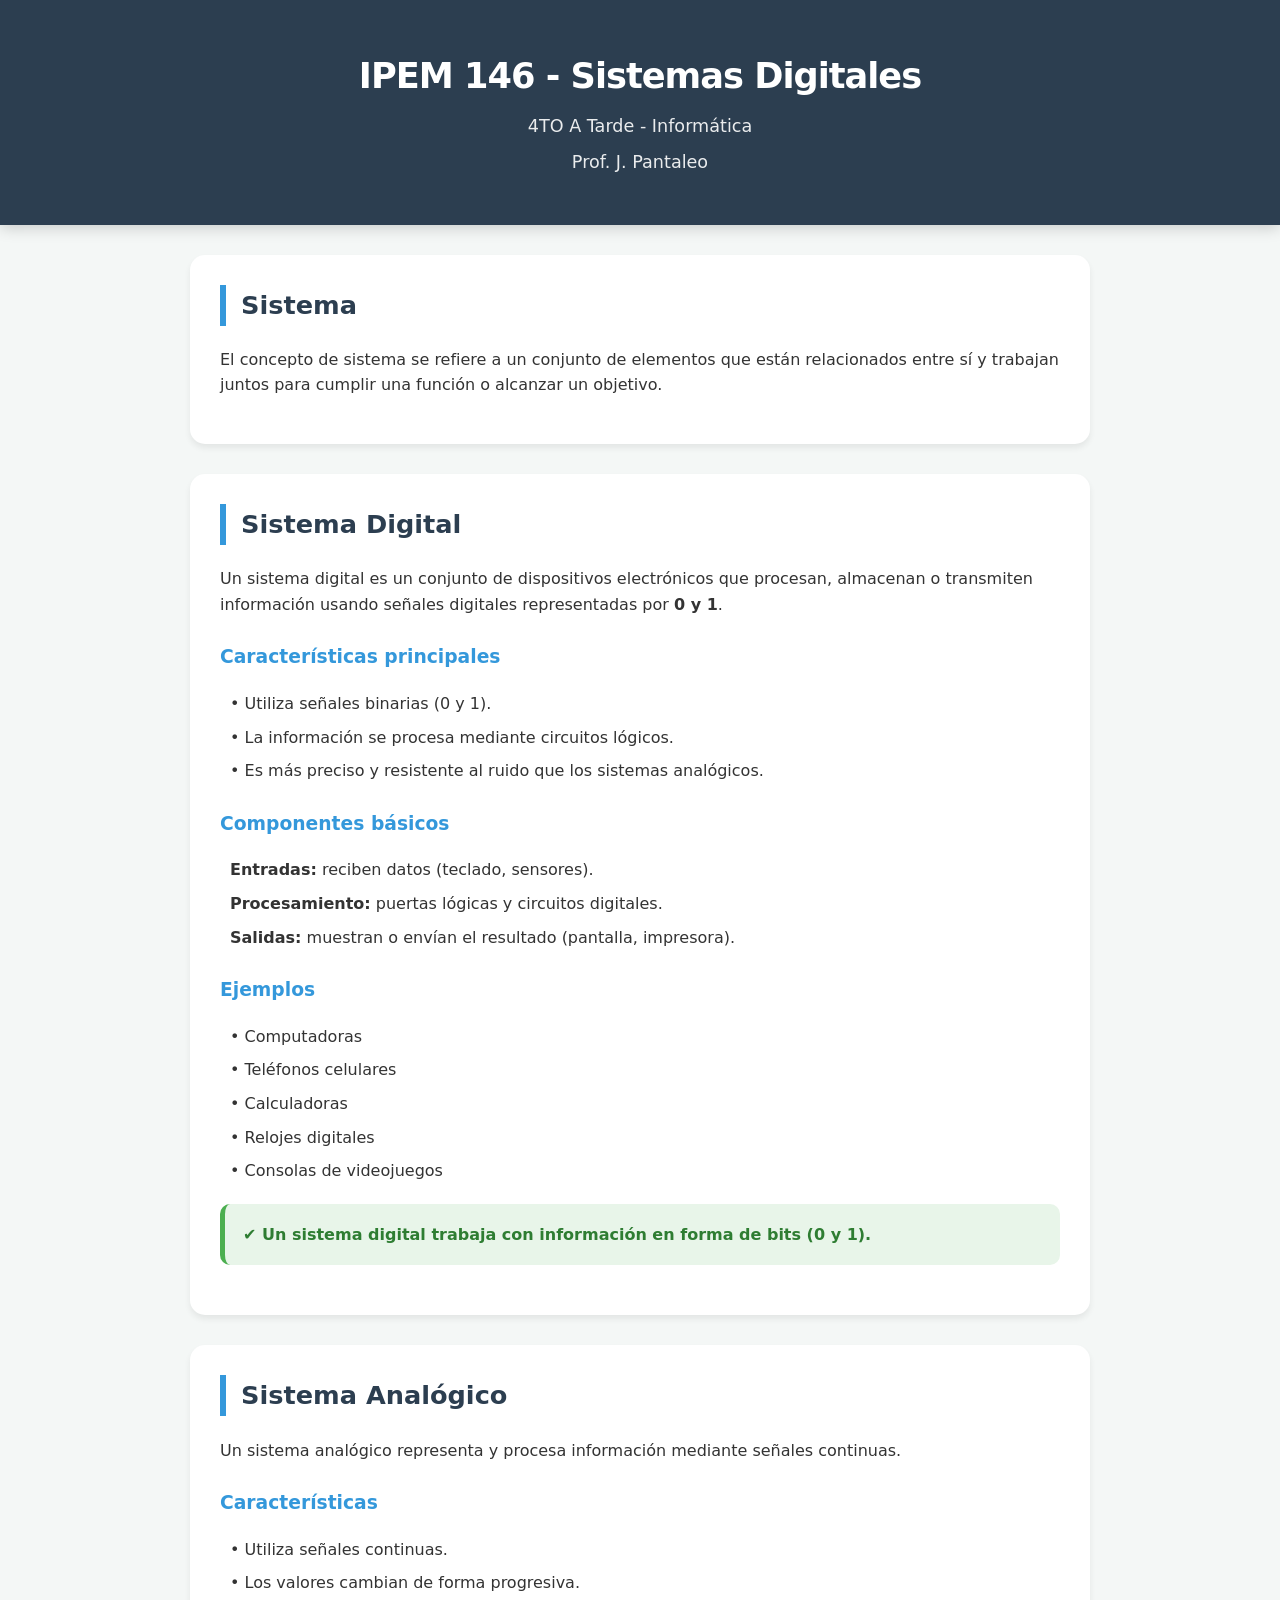
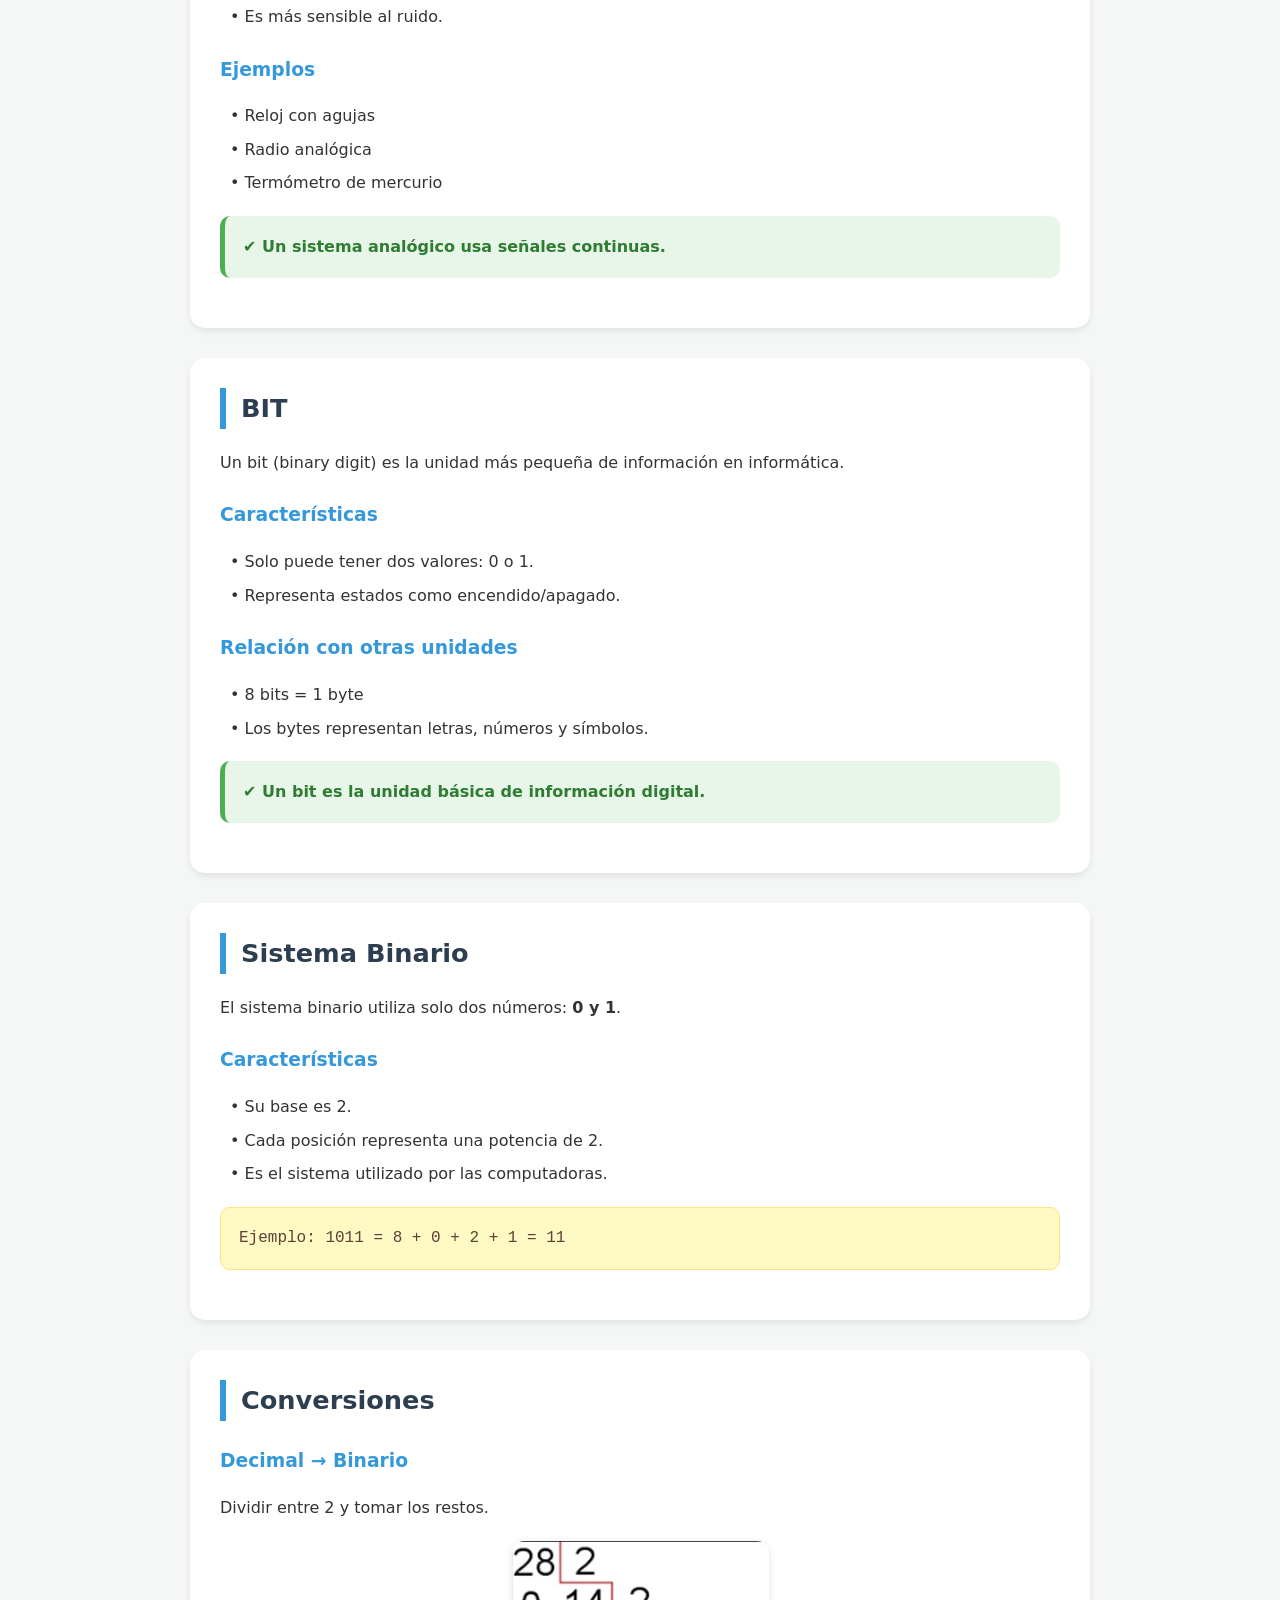
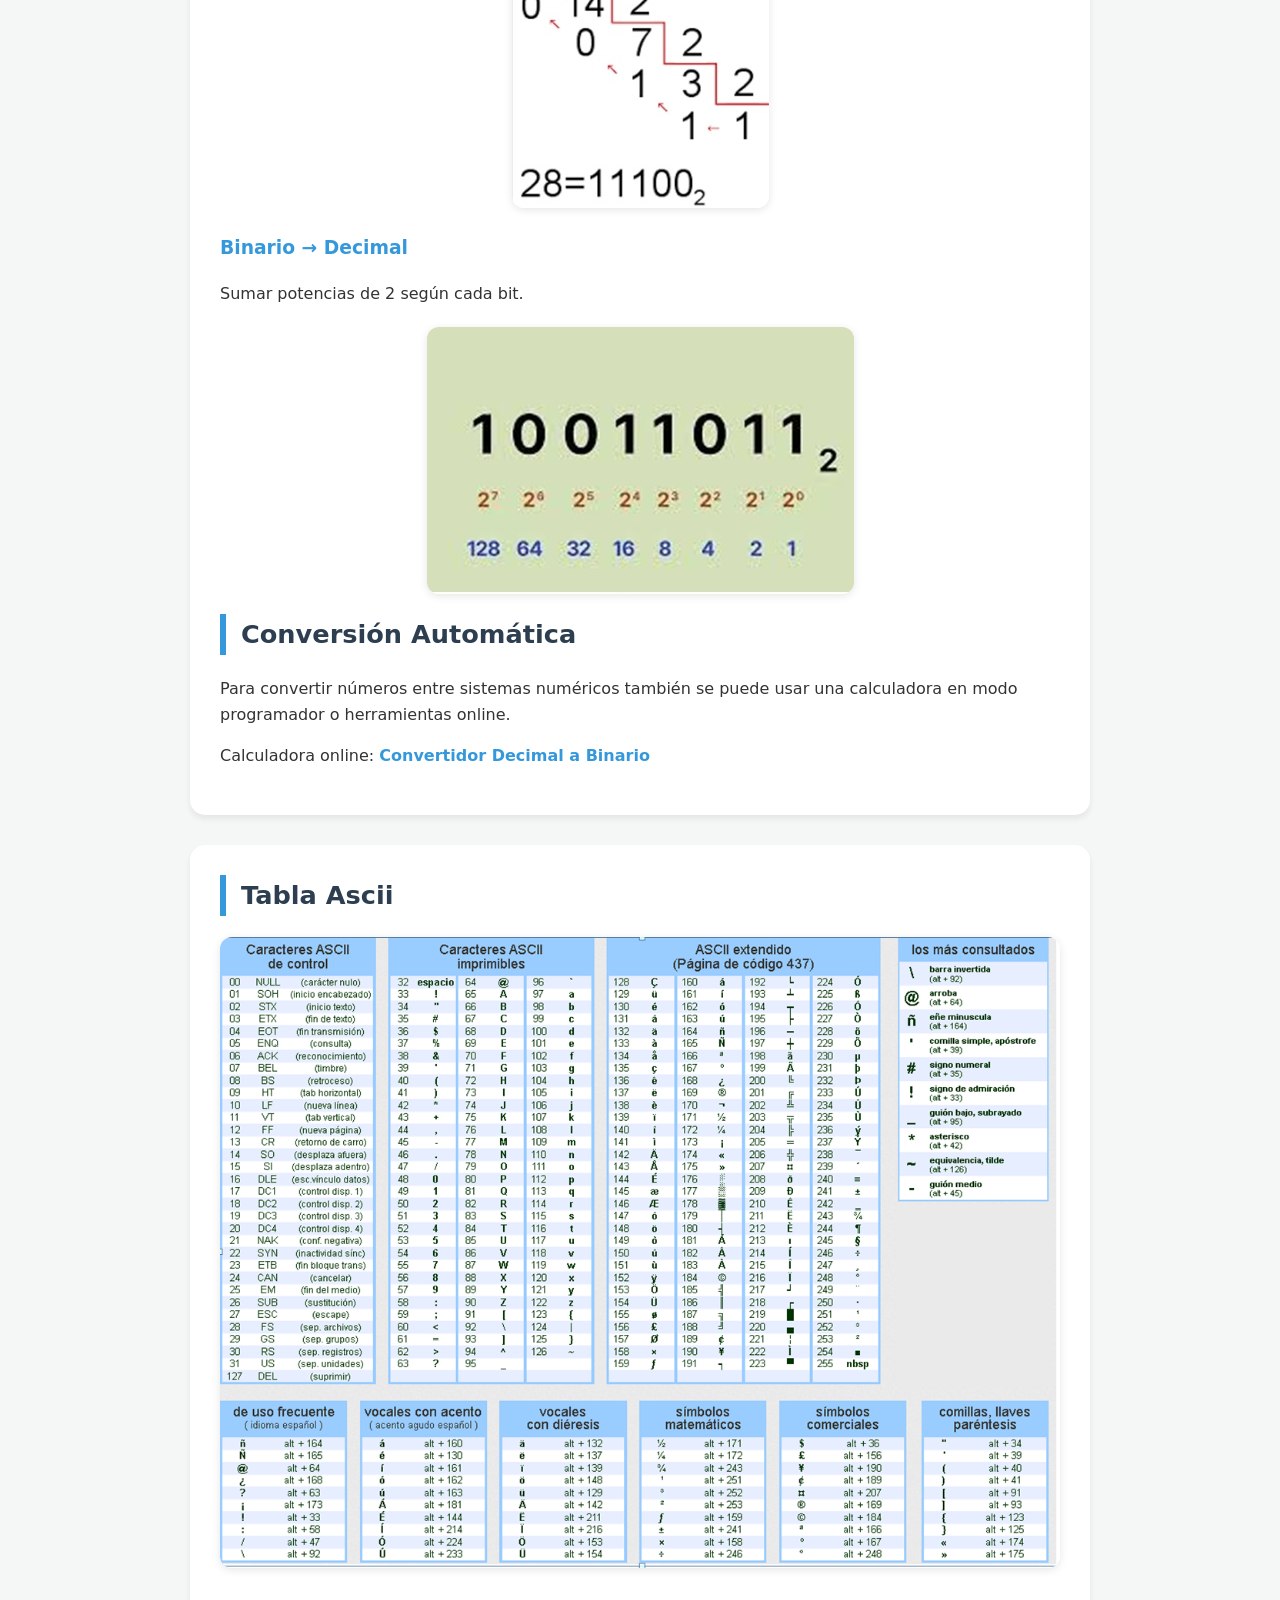
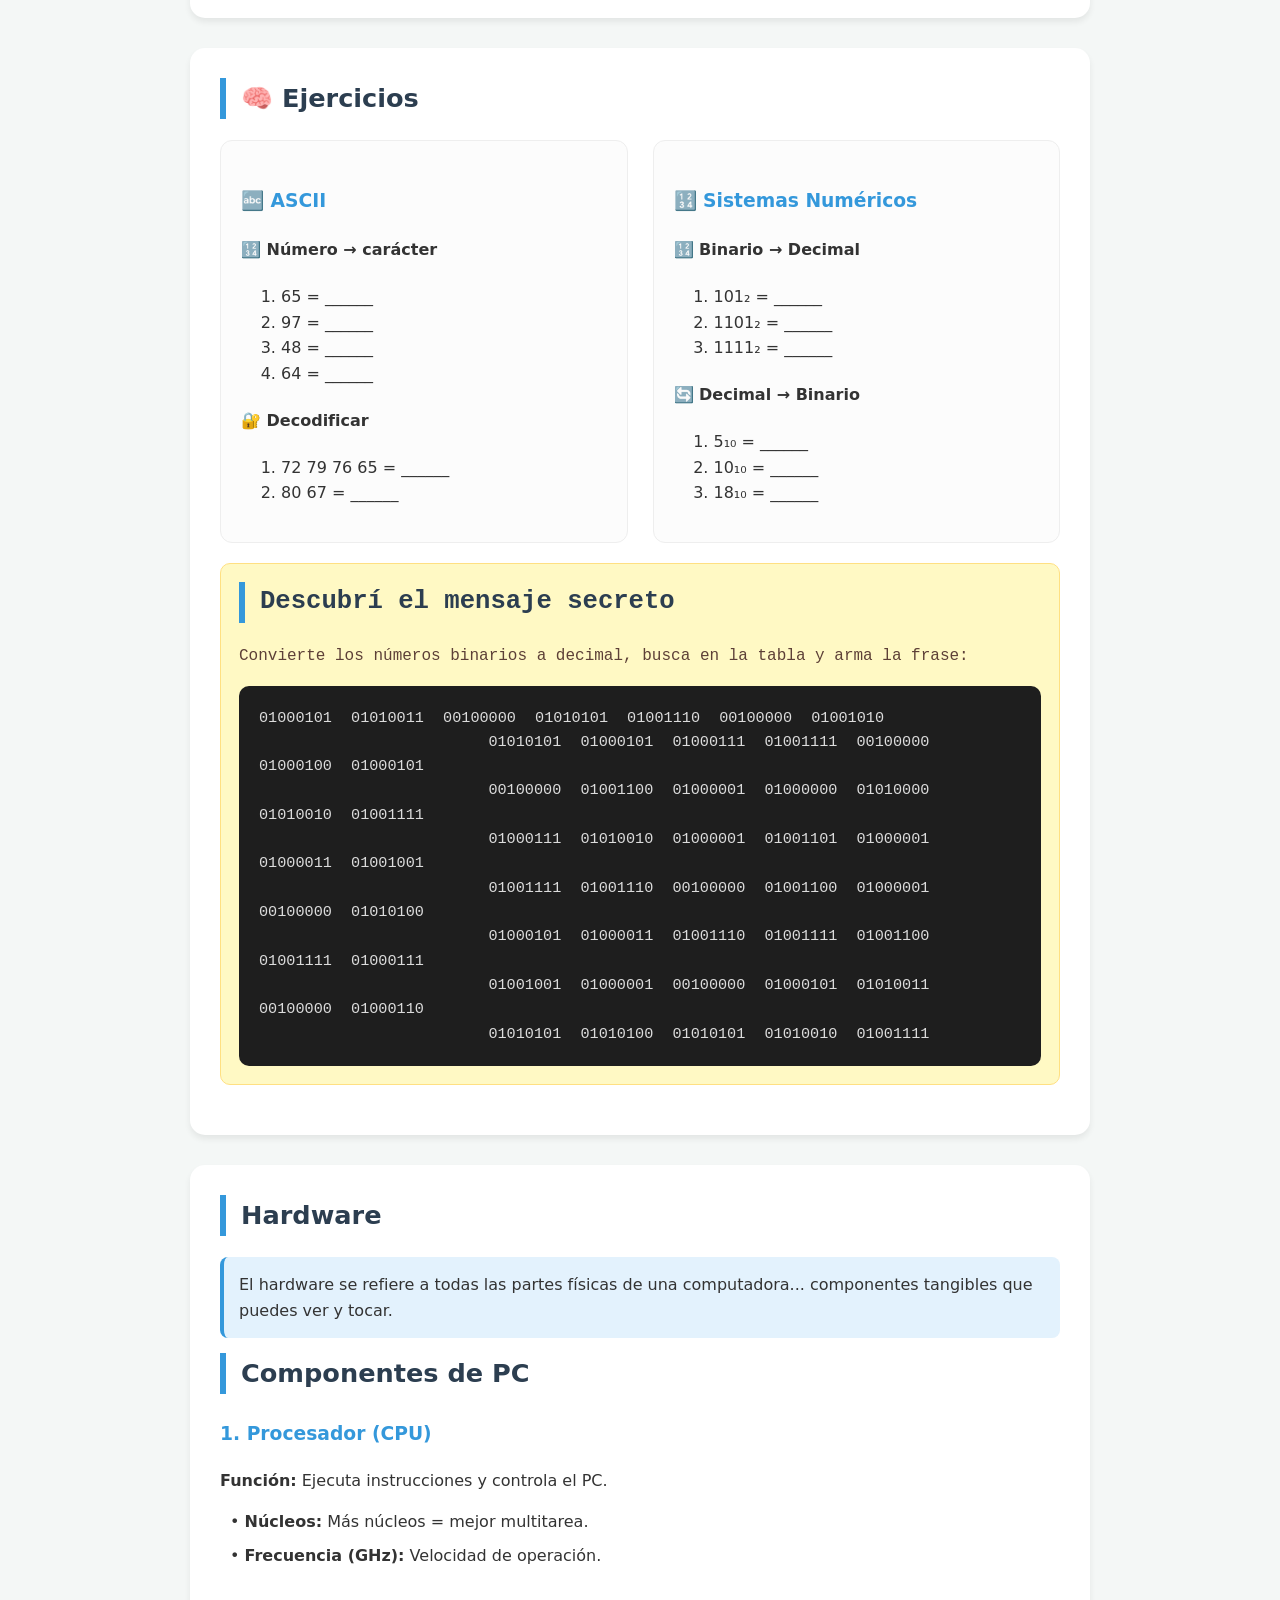
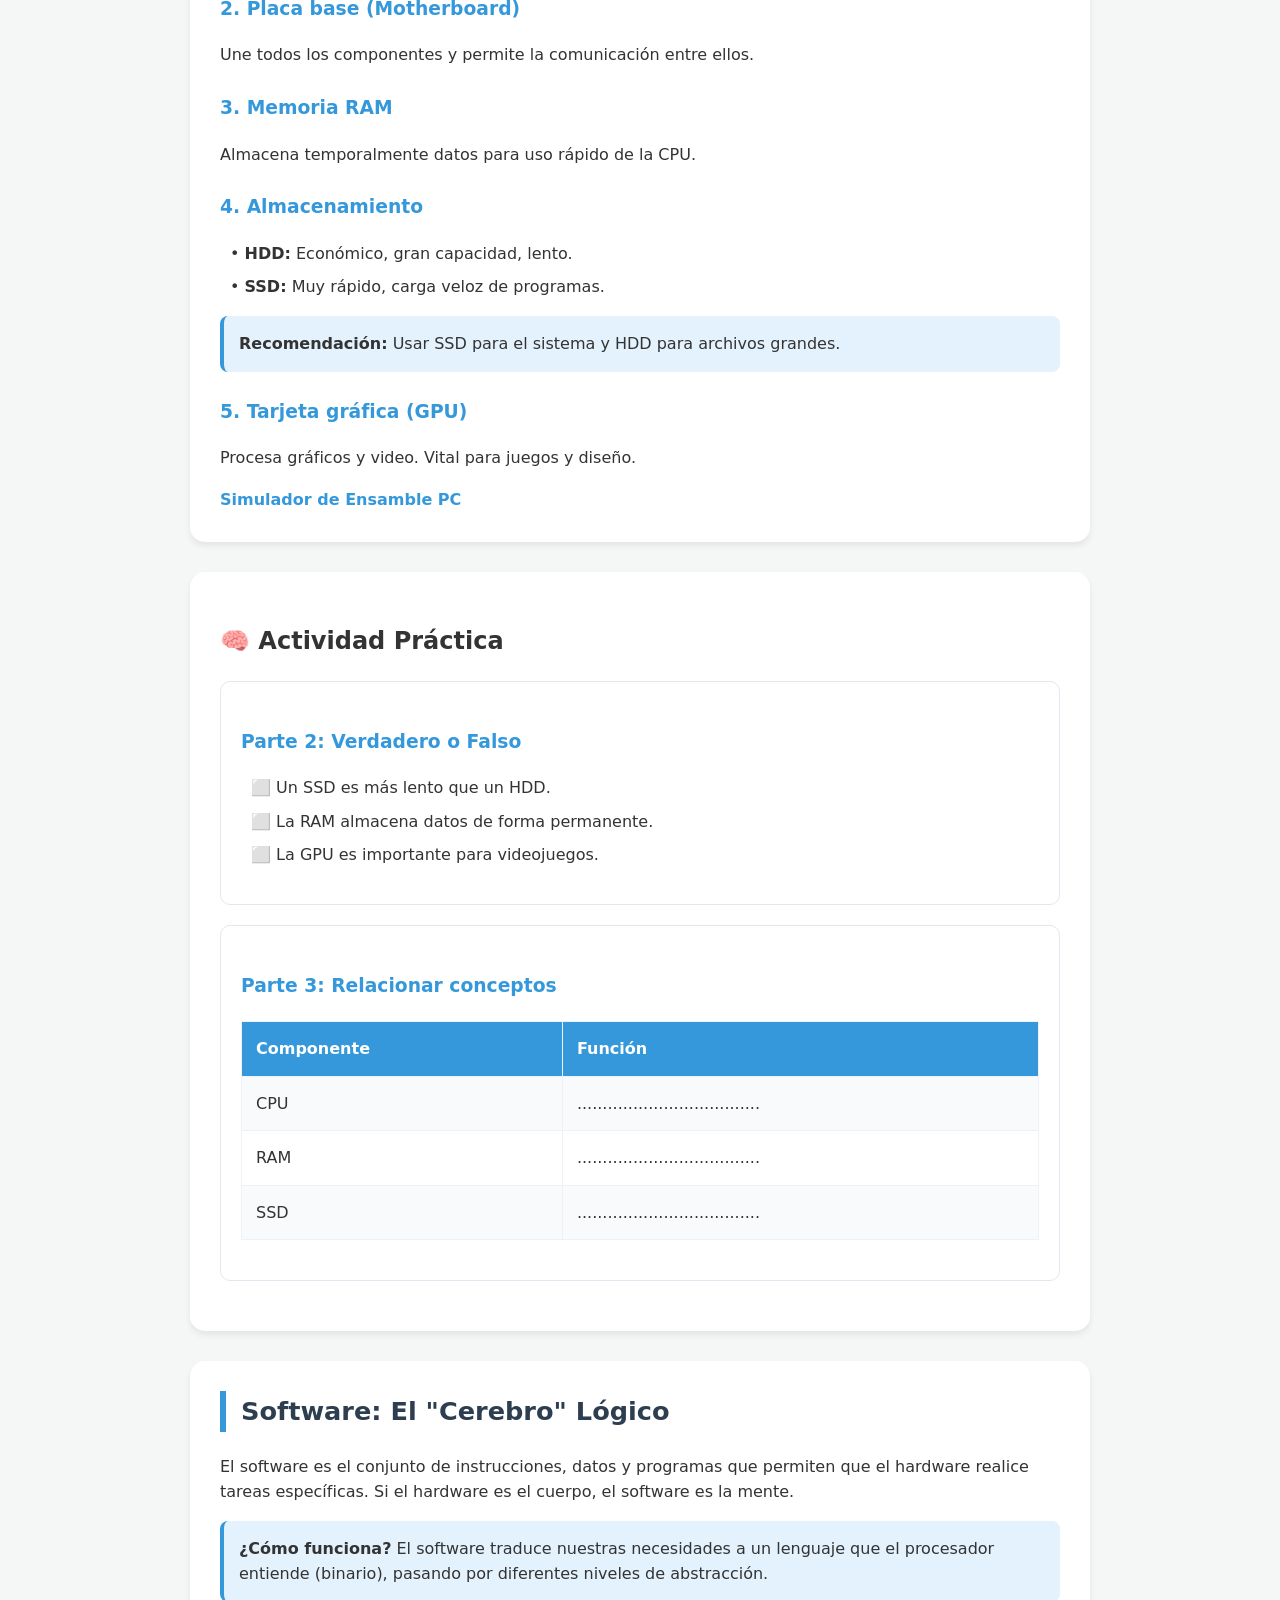
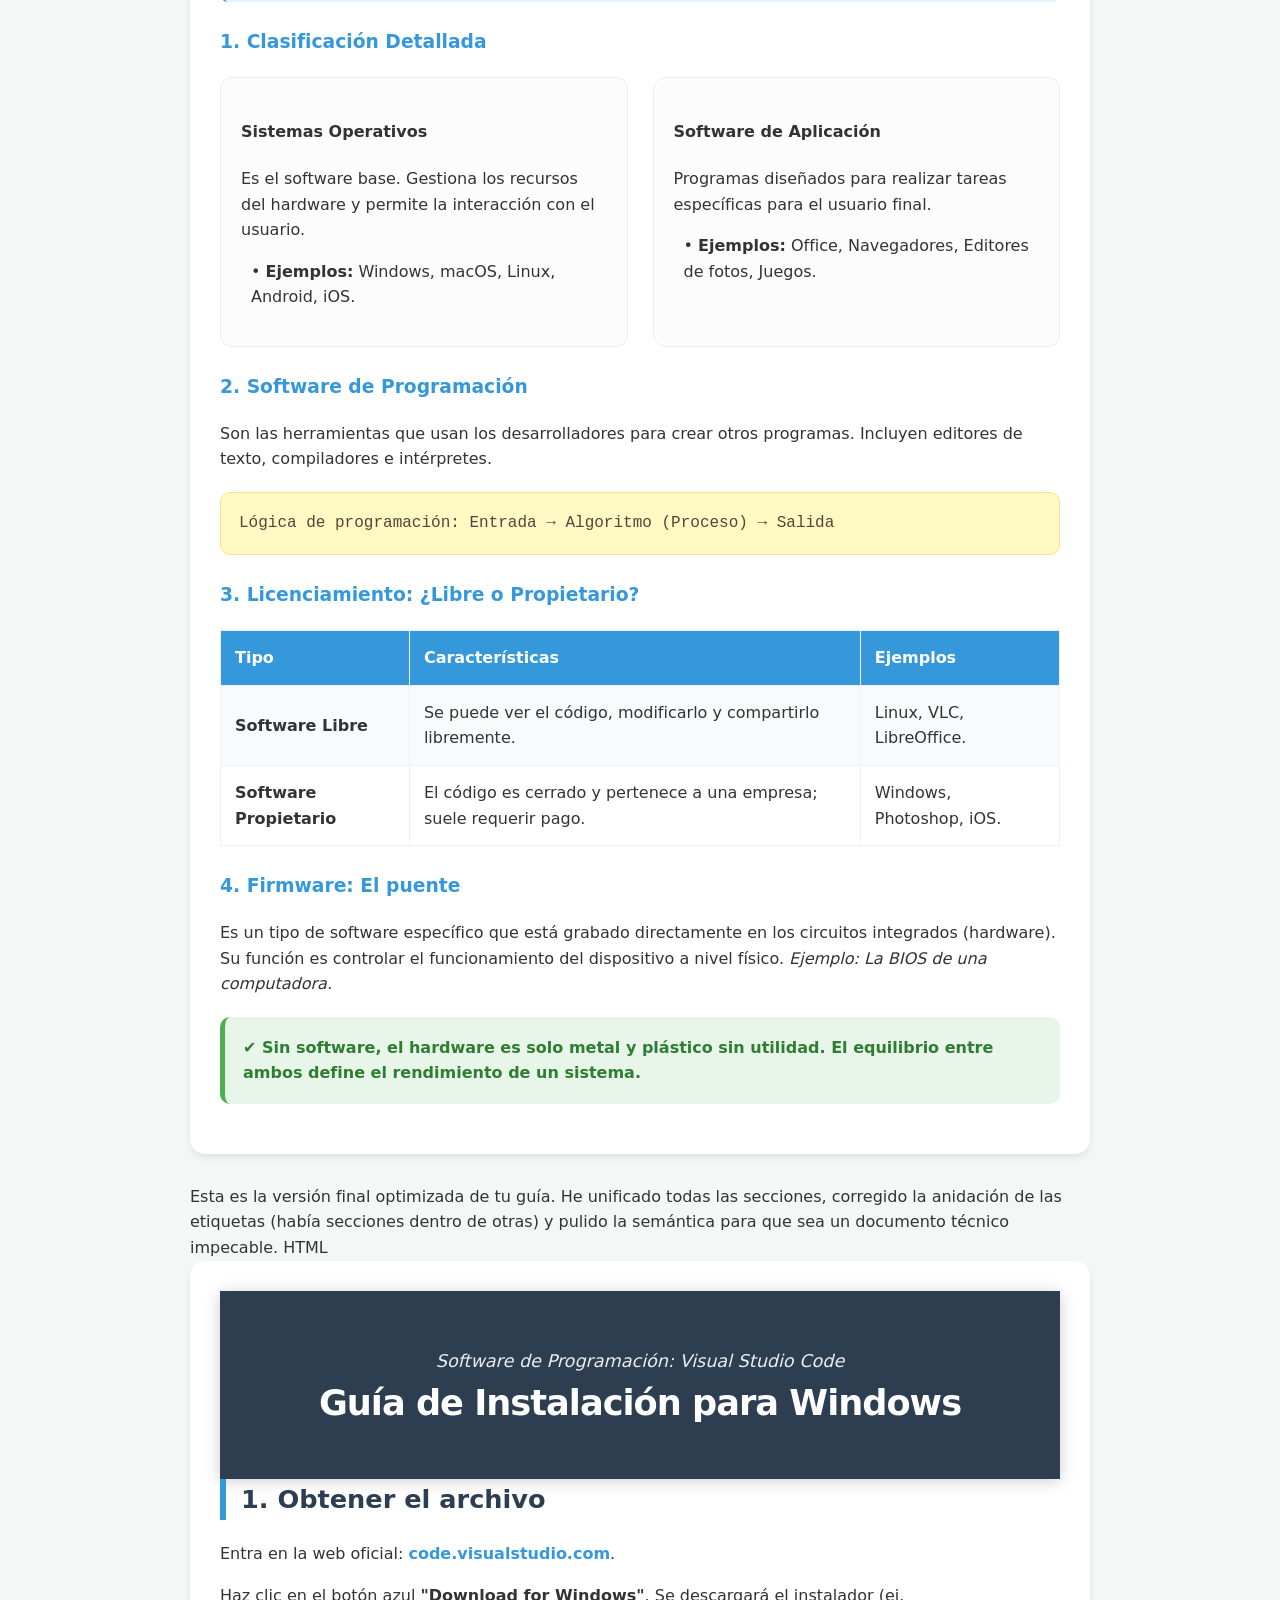
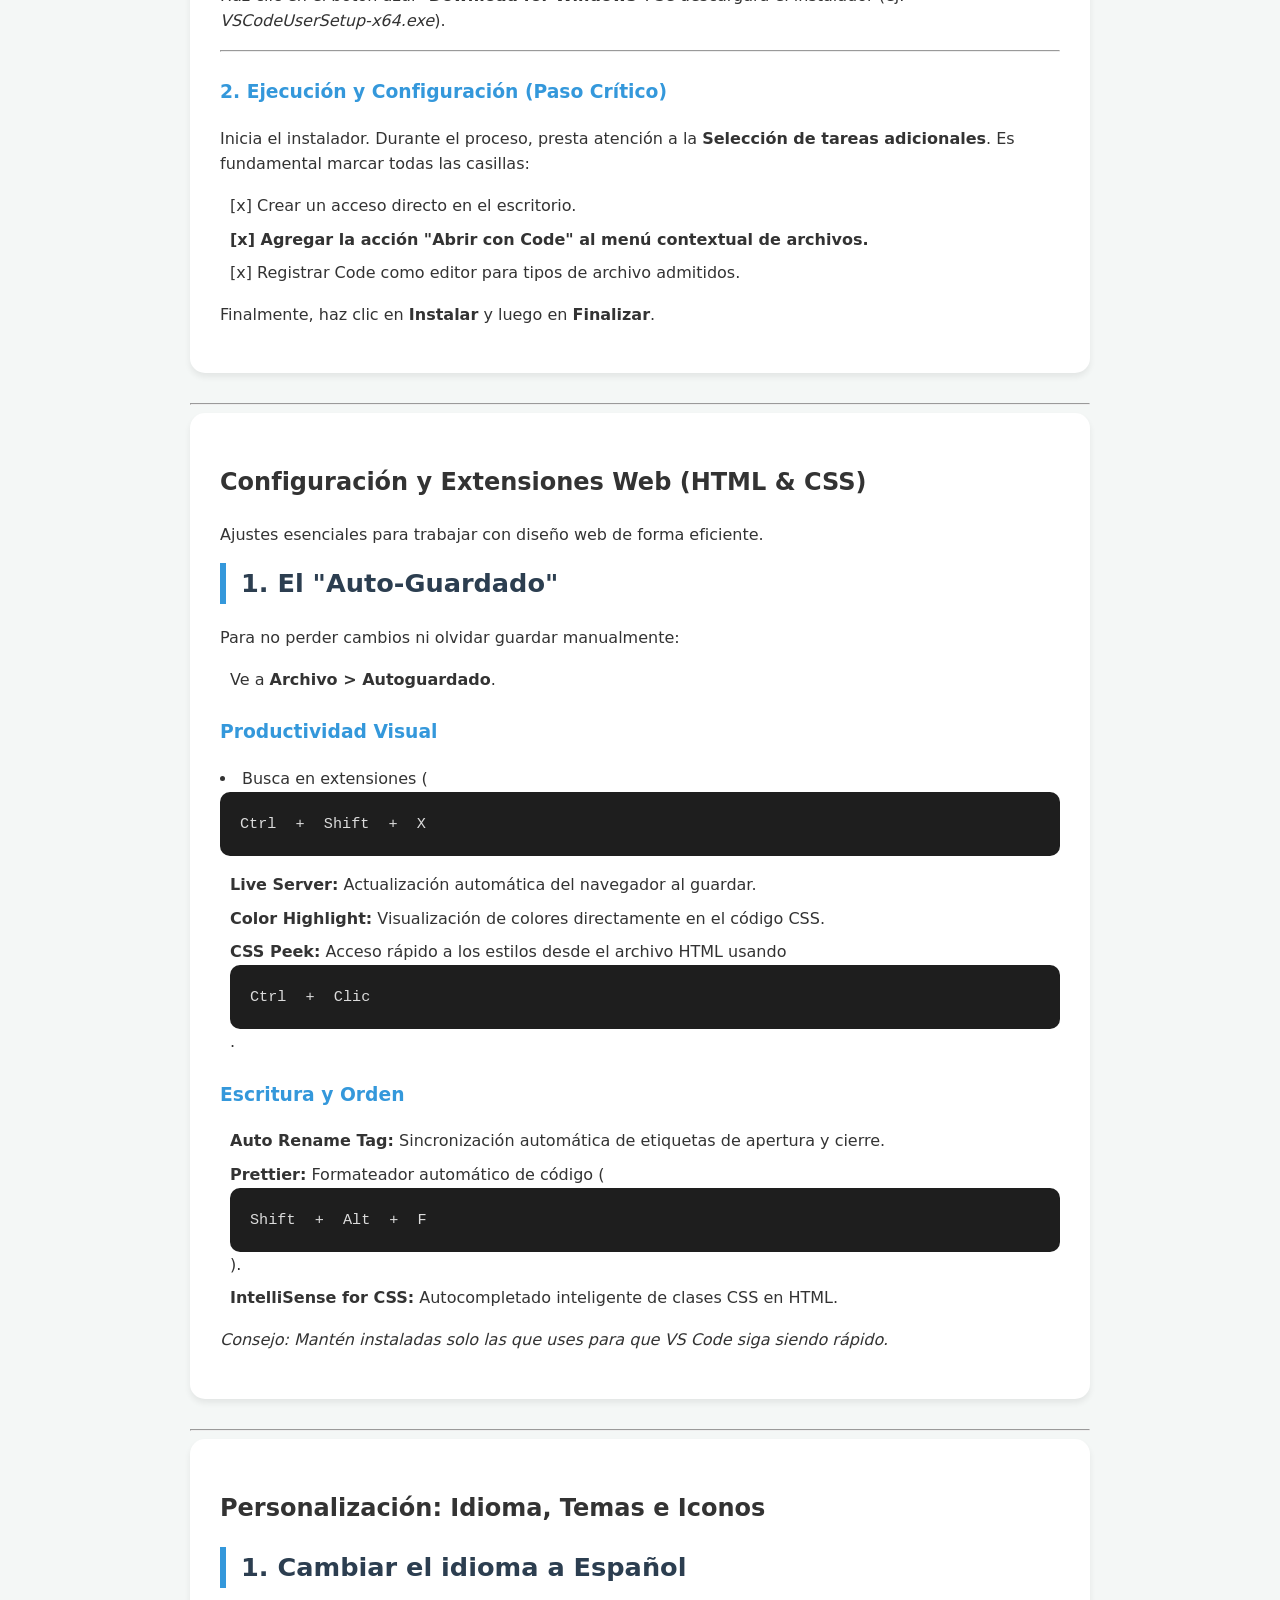
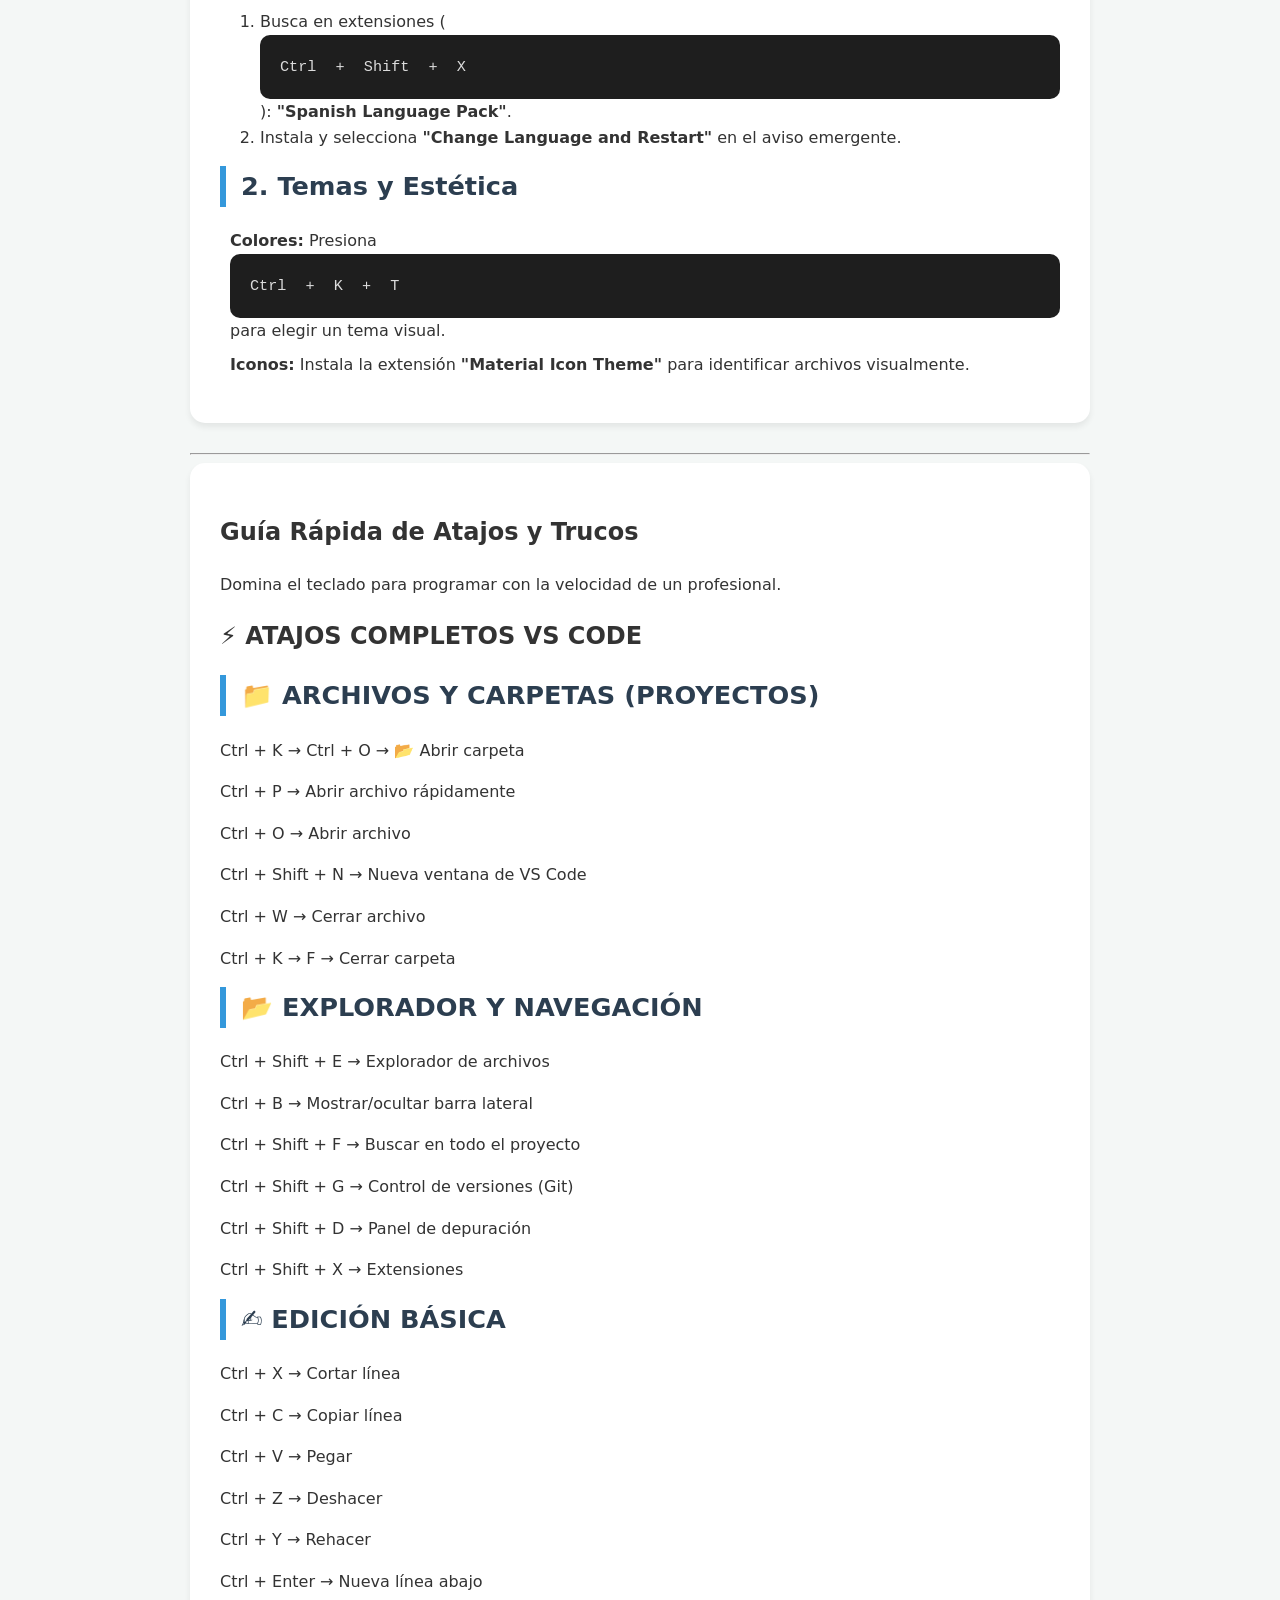
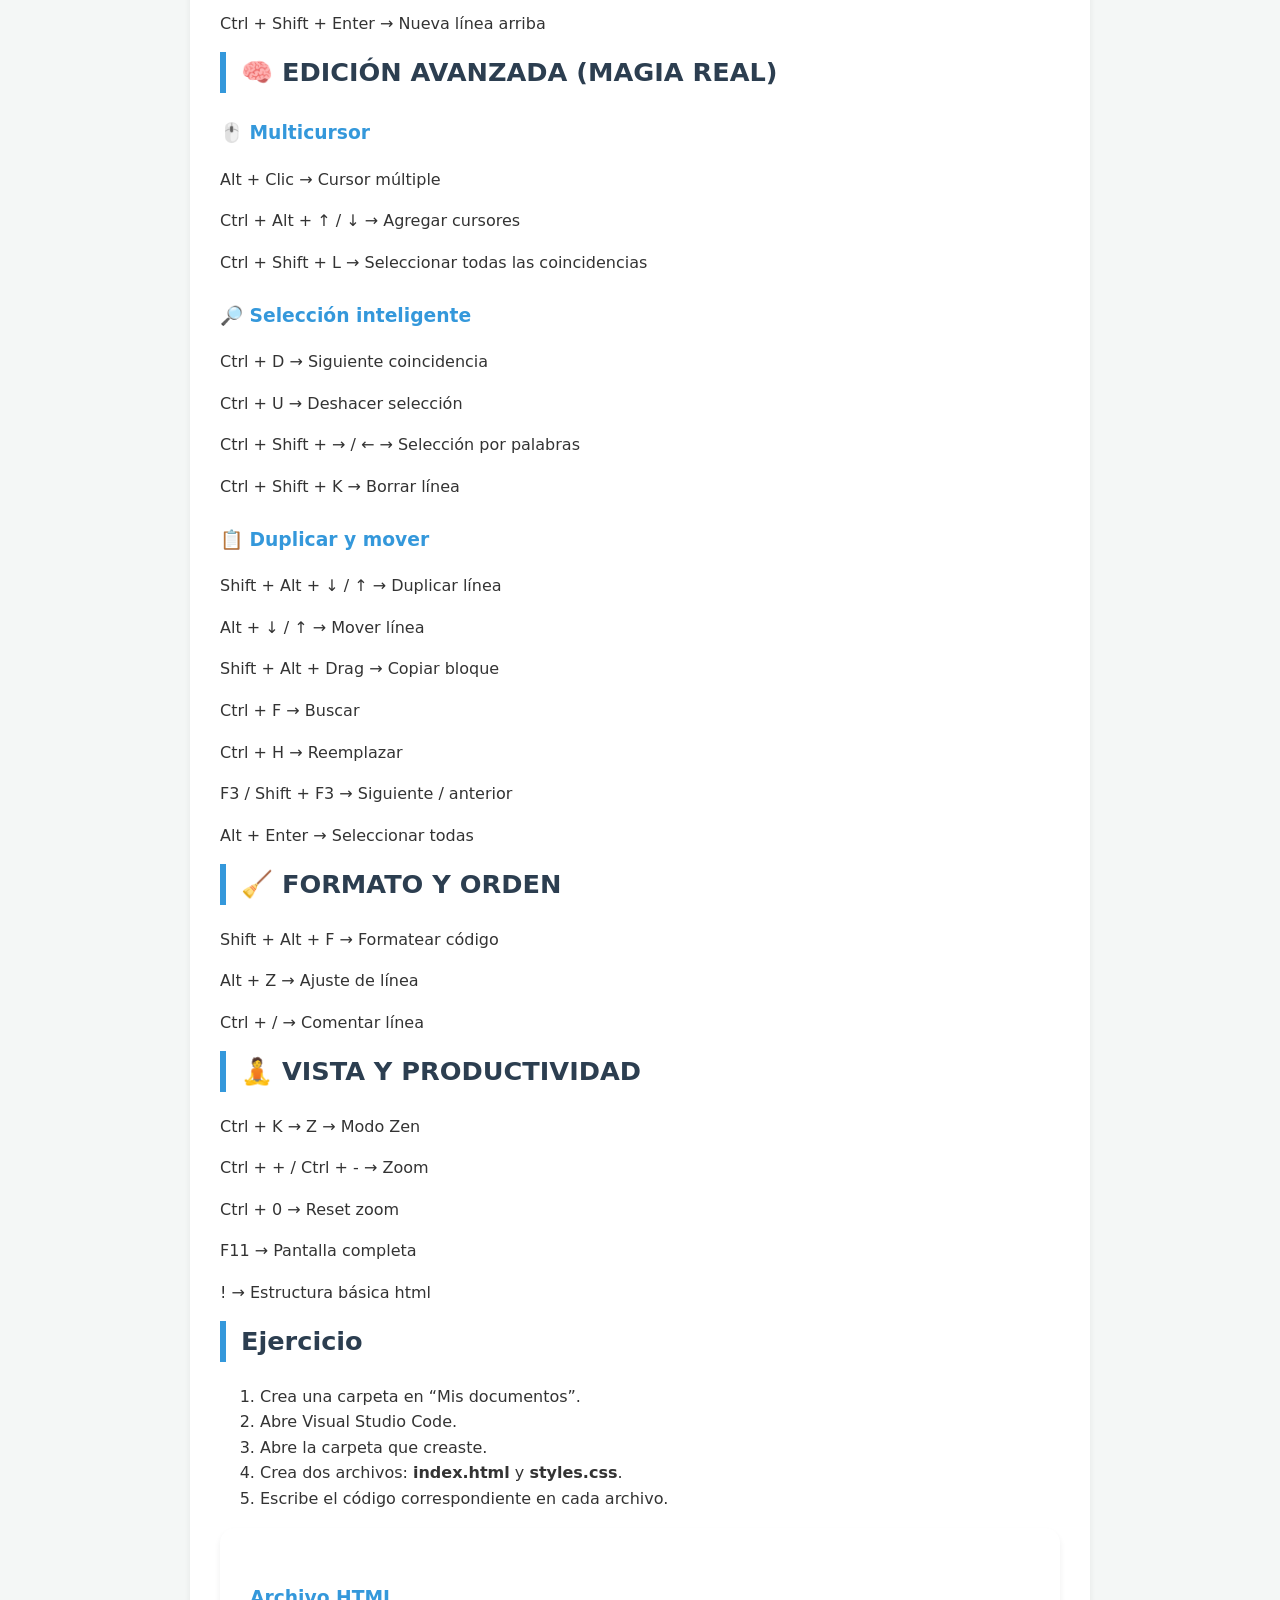
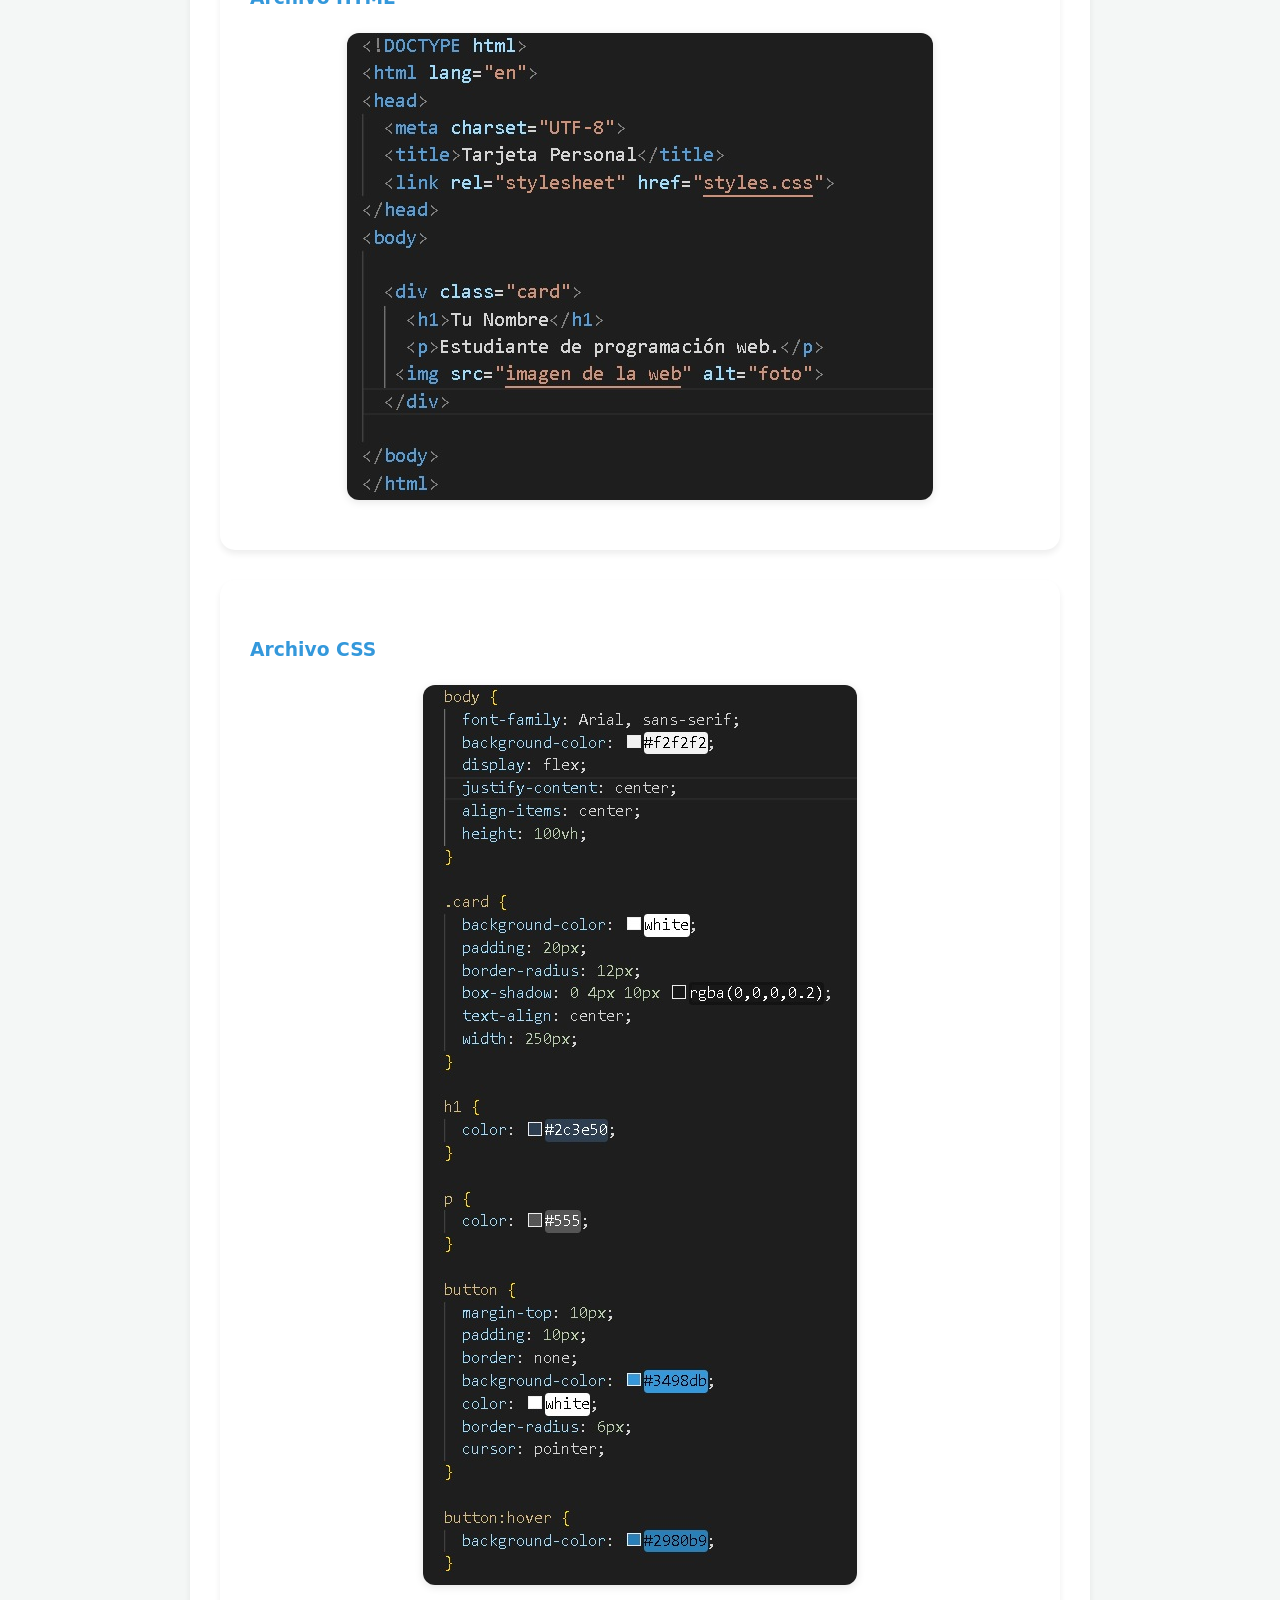
==== index.html @ 27a4a1bd "Add files via upload" ====
<!doctype html>
<html lang="es">
  <head>
    <meta charset="UTF-8" />
    <meta name="viewport" content="width=device-width, initial-scale=1.0" />
    <title>Sistemas Digitales - Resumen Clase 1</title>
    <style>
      /* Estilos optimizados para modernizar el diseño */
      :root {
        --primary: #2c3e50;
        --secondary: #3498db;
        --accent: #e67e22;
        --bg: #f4f7f6;
        --text: #333;
        --white: #ffffff;
        --shadow: 0 4px 6px rgba(0, 0, 0, 0.07);
      }

      body {
        font-family:
          "Segoe UI",
          system-ui,
          -apple-system,
          sans-serif;
        line-height: 1.6;
        color: var(--text);
        background-color: var(--bg);
        margin: 0;
        padding: 0;
      }

      header {
        background: var(--primary);
        color: var(--white);
        padding: 3rem 1rem;
        text-align: center;
        box-shadow: 0 2px 15px rgba(0, 0, 0, 0.2);
      }

      header h1 {
        margin: 0;
        font-size: 2.2rem;
        letter-spacing: -1px;
      }
      header p {
        margin: 8px 0 0;
        opacity: 0.9;
        font-size: 1.1rem;
      }

      .contenedor {
        max-width: 900px;
        margin: 30px auto;
        padding: 0 20px;
      }

      section {
        background: var(--white);
        margin-bottom: 30px;
        padding: 30px;
        border-radius: 15px;
        box-shadow: var(--shadow);
      }

      h2 {
        color: var(--primary);
        border-left: 6px solid var(--secondary);
        padding-left: 15px;
        margin-top: 0;
        font-size: 1.6rem;
      }

      h3 {
        color: var(--secondary);
        margin-top: 25px;
      }

      .resumen {
        background: #e8f5e9;
        color: #2e7d32;
        padding: 18px;
        border-radius: 10px;
        border-left: 5px solid #4caf50;
        font-weight: 600;
        margin: 20px 0;
      }

      .ejemplo {
        background: #fff9c4;
        color: #5d4037;
        padding: 18px;
        border-radius: 10px;
        border: 1px solid #ffe082;
        font-family: "Consolas", "Monaco", monospace;
        margin: 20px 0;
      }

      .tip {
        background: #e3f2fd;
        padding: 15px;
        border-radius: 8px;
        border-left: 4px solid var(--secondary);
        margin: 15px 0;
      }

      img {
        max-width: 100%;
        height: auto;
        display: block;
        margin: 20px auto;
        border-radius: 12px;
        box-shadow: 0 2px 8px rgba(0, 0, 0, 0.1);
      }

      .columnas {
        display: flex;
        gap: 25px;
        flex-wrap: wrap;
        margin-top: 20px;
      }

      .columna {
        flex: 1;
        min-width: 280px;
        background: #fcfcfc;
        padding: 20px;
        border-radius: 12px;
        border: 1px solid #eee;
      }

      table {
        width: 100%;
        border-collapse: collapse;
        margin: 20px 0;
        background: white;
      }

      th,
      td {
        border: 1px solid #edf2f7;
        padding: 14px;
        text-align: left;
      }

      th {
        background: var(--secondary);
        color: white;
      }
      tr:nth-child(even) {
        background-color: #f8fafc;
      }

      .container {
        border: 1px solid #e2e8f0;
        padding: 20px;
        margin-bottom: 20px;
        border-radius: 10px;
      }

      code {
        display: block;
        background: #1e1e1e;
        color: #dcdcdc;
        padding: 20px;
        border-radius: 10px;
        overflow-x: auto;
        font-family: "Consolas", monospace;
        font-size: 0.95rem;
        line-height: 1.6;
        word-spacing: 10px;
        white-space: pre-wrap; /* Mantiene el formato pero permite saltos si es necesario */
      }

      footer {
        text-align: center;
        padding: 3rem;
        color: #94a3b8;
        font-size: 0.95rem;
      }

      a {
        color: var(--secondary);
        text-decoration: none;
        font-weight: bold;
        transition: color 0.2s;
      }
      a:hover {
        color: var(--accent);
        text-decoration: underline;
      }

      /* Ajustes para checkboxes en la actividad */
      ul {
        list-style-type: none;
        padding-left: 10px;
      }
      ul li {
        margin-bottom: 8px;
      }

      @media (max-width: 600px) {
        header h1 {
          font-size: 1.5rem;
        }
        section {
          padding: 20px;
        }
      }
    </style>
  </head>

  <body>
    <header>
      <h1>IPEM 146 - Sistemas Digitales</h1>
      <p>4TO A Tarde - Informática</p>
      <p>Prof. J. Pantaleo</p>
    </header>

    <div class="contenedor">
      <section>
        <h2>Sistema</h2>
        <p>
          El concepto de sistema se refiere a un conjunto de elementos que están
          relacionados entre sí y trabajan juntos para cumplir una función o
          alcanzar un objetivo.
        </p>
      </section>

      <section>
        <h2>Sistema Digital</h2>
        <p>
          Un sistema digital es un conjunto de dispositivos electrónicos que
          procesan, almacenan o transmiten información usando señales digitales
          representadas por <b>0 y 1</b>.
        </p>

        <h3>Características principales</h3>
        <ul>
          <li>• Utiliza señales binarias (0 y 1).</li>
          <li>• La información se procesa mediante circuitos lógicos.</li>
          <li>
            • Es más preciso y resistente al ruido que los sistemas analógicos.
          </li>
        </ul>

        <h3>Componentes básicos</h3>
        <ul>
          <li><b>Entradas:</b> reciben datos (teclado, sensores).</li>
          <li><b>Procesamiento:</b> puertas lógicas y circuitos digitales.</li>
          <li>
            <b>Salidas:</b> muestran o envían el resultado (pantalla,
            impresora).
          </li>
        </ul>

        <h3>Ejemplos</h3>
        <ul>
          <li>• Computadoras</li>
          <li>• Teléfonos celulares</li>
          <li>• Calculadoras</li>
          <li>• Relojes digitales</li>
          <li>• Consolas de videojuegos</li>
        </ul>

        <div class="resumen">
          ✔ Un sistema digital trabaja con información en forma de bits (0 y 1).
        </div>
      </section>

      <section>
        <h2>Sistema Analógico</h2>
        <p>
          Un sistema analógico representa y procesa información mediante señales
          continuas.
        </p>

        <h3>Características</h3>
        <ul>
          <li>• Utiliza señales continuas.</li>
          <li>• Los valores cambian de forma progresiva.</li>
          <li>• Es más sensible al ruido.</li>
        </ul>

        <h3>Ejemplos</h3>
        <ul>
          <li>• Reloj con agujas</li>
          <li>• Radio analógica</li>
          <li>• Termómetro de mercurio</li>
        </ul>

        <div class="resumen">✔ Un sistema analógico usa señales continuas.</div>
      </section>

      <section>
        <h2>BIT</h2>
        <p>
          Un bit (binary digit) es la unidad más pequeña de información en
          informática.
        </p>

        <h3>Características</h3>
        <ul>
          <li>• Solo puede tener dos valores: 0 o 1.</li>
          <li>• Representa estados como encendido/apagado.</li>
        </ul>

        <h3>Relación con otras unidades</h3>
        <ul>
          <li>• 8 bits = 1 byte</li>
          <li>• Los bytes representan letras, números y símbolos.</li>
        </ul>

        <div class="resumen">
          ✔ Un bit es la unidad básica de información digital.
        </div>
      </section>

      <section>
        <h2>Sistema Binario</h2>
        <p>El sistema binario utiliza solo dos números: <b>0 y 1</b>.</p>

        <h3>Características</h3>
        <ul>
          <li>• Su base es 2.</li>
          <li>• Cada posición representa una potencia de 2.</li>
          <li>• Es el sistema utilizado por las computadoras.</li>
        </ul>

        <div class="ejemplo">Ejemplo: 1011 = 8 + 0 + 2 + 1 = 11</div>
      </section>

      <section>
        <h2>Conversiones</h2>

        <h3>Decimal → Binario</h3>
        <p>Dividir entre 2 y tomar los restos.</p>
        <img
          class="dec_bin"
          src="dec a bin.jpg"
          alt="Gráfico de Decimal a Binario"
        />

        <h3>Binario → Decimal</h3>
        <p>Sumar potencias de 2 según cada bit.</p>
        <img
          class="dec_bin"
          src="bin a dec.jpg"
          alt="Gráfico de Binario a Decimal"
        />

        <h2>Conversión Automática</h2>
        <p>
          Para convertir números entre sistemas numéricos también se puede usar
          una calculadora en modo programador o herramientas online.
        </p>
        <p>
          Calculadora online:
          <a
            href="https://www.unitjuggler.com/numbersystems-convertir-decimal-a-binary.html?val=0"
            target="_blank"
          >
            Convertidor Decimal a Binario
          </a>
        </p>
      </section>

      <section>
        <h2>Tabla Ascii</h2>
        <img class="ascii" src="ascii.jpg" alt="Tabla ASCII completa" />
      </section>

      <section>
        <h2>🧠 Ejercicios</h2>
        <div class="columnas">
          <div class="columna">
            <h3>🔤 ASCII</h3>
            <h4>🔢 Número → carácter</h4>
            <ol>
              <li>65 = ______</li>
              <li>97 = ______</li>
              <li>48 = ______</li>
              <li>64 = ______</li>
            </ol>
            <h4>🔐 Decodificar</h4>
            <ol>
              <li>72 79 76 65 = ______</li>
              <li>80 67 = ______</li>
            </ol>
          </div>

          <div class="columna">
            <h3>🔢 Sistemas Numéricos</h3>
            <h4>🔢 Binario → Decimal</h4>
            <ol>
              <li>101₂ = ______</li>
              <li>1101₂ = ______</li>
              <li>1111₂ = ______</li>
            </ol>
            <h4>🔄 Decimal → Binario</h4>
            <ol>
              <li>5₁₀ = ______</li>
              <li>10₁₀ = ______</li>
              <li>18₁₀ = ______</li>
            </ol>
          </div>
        </div>

        <div class="ejemplo" style="margin-top: 20px">
          <h2>Descubrí el mensaje secreto</h2>
          <p>
            Convierte los números binarios a decimal, busca en la tabla y arma
            la frase:
          </p>
          <code
            >01000101 01010011 00100000 01010101 01001110 00100000 01001010
            01010101 01000101 01000111 01001111 00100000 01000100 01000101
            00100000 01001100 01000001 01000000 01010000 01010010 01001111
            01000111 01010010 01000001 01001101 01000001 01000011 01001001
            01001111 01001110 00100000 01001100 01000001 00100000 01010100
            01000101 01000011 01001110 01001111 01001100 01001111 01000111
            01001001 01000001 00100000 01000101 01010011 00100000 01000110
            01010101 01010100 01010101 01010010 01001111</code
          >
        </div>
      </section>

      <section id="hard">
        <h2>Hardware</h2>
        <p class="tip">
          El hardware se refiere a todas las partes físicas de una
          computadora... componentes tangibles que puedes ver y tocar.
        </p>

        <h2>Componentes de PC</h2>
        <h3>1. Procesador (CPU)</h3>
        <p><b>Función:</b> Ejecuta instrucciones y controla el PC.</p>
        <ul>
          <li>• <b>Núcleos:</b> Más núcleos = mejor multitarea.</li>
          <li>• <b>Frecuencia (GHz):</b> Velocidad de operación.</li>
        </ul>

        <h3>2. Placa base (Motherboard)</h3>
        <p>Une todos los componentes y permite la comunicación entre ellos.</p>

        <h3>3. Memoria RAM</h3>
        <p>Almacena temporalmente datos para uso rápido de la CPU.</p>

        <h3>4. Almacenamiento</h3>
        <ul>
          <li>• <b>HDD:</b> Económico, gran capacidad, lento.</li>
          <li>• <b>SSD:</b> Muy rápido, carga veloz de programas.</li>
        </ul>

        <div class="tip">
          <b>Recomendación:</b> Usar SSD para el sistema y HDD para archivos
          grandes.
        </div>

        <h3>5. Tarjeta gráfica (GPU)</h3>
        <p>Procesa gráficos y video. Vital para juegos y diseño.</p>

        <a
          href="https://mega.nz/file/IpknEZiS#4A_Gju3PnrC1lvkh_F_2uUQYqfv6kUJvDspD81G3IQU"
          >Simulador de Ensamble PC</a
        >
      </section>

      <section>
        <h1>🧠 Actividad Práctica</h1>
        <div class="container">
          <h3>Parte 2: Verdadero o Falso</h3>
          <ul>
            <li>⬜ Un SSD es más lento que un HDD.</li>
            <li>⬜ La RAM almacena datos de forma permanente.</li>
            <li>⬜ La GPU es importante para videojuegos.</li>
          </ul>
        </div>

        <div class="container">
          <h3>Parte 3: Relacionar conceptos</h3>
          <table>
            <tr>
              <th>Componente</th>
              <th>Función</th>
            </tr>
            <tr>
              <td>CPU</td>
              <td>....................................</td>
            </tr>
            <tr>
              <td>RAM</td>
              <td>....................................</td>
            </tr>
            <tr>
              <td>SSD</td>
              <td>....................................</td>
            </tr>
          </table>
        </div>
      </section>

      <section>
        <h2>Software: El "Cerebro" Lógico</h2>
        <p>
          El software es el conjunto de instrucciones, datos y programas que
          permiten que el hardware realice tareas específicas. Si el hardware es
          el cuerpo, el software es la mente.
        </p>

        <div class="tip">
          <strong>¿Cómo funciona?</strong> El software traduce nuestras
          necesidades a un lenguaje que el procesador entiende (binario),
          pasando por diferentes niveles de abstracción.
        </div>

        <h3>1. Clasificación Detallada</h3>
        <div class="columnas">
          <div class="columna">
            <h4>Sistemas Operativos</h4>
            <p>
              Es el software base. Gestiona los recursos del hardware y permite
              la interacción con el usuario.
            </p>
            <ul>
              <li>• <b>Ejemplos:</b> Windows, macOS, Linux, Android, iOS.</li>
            </ul>
          </div>
          <div class="columna">
            <h4>Software de Aplicación</h4>
            <p>
              Programas diseñados para realizar tareas específicas para el
              usuario final.
            </p>
            <ul>
              <li>
                • <b>Ejemplos:</b> Office, Navegadores, Editores de fotos,
                Juegos.
              </li>
            </ul>
          </div>
        </div>

        <h3>2. Software de Programación</h3>
        <p>
          Son las herramientas que usan los desarrolladores para crear otros
          programas. Incluyen editores de texto, compiladores e intérpretes.
        </p>
        <div class="ejemplo">
          Lógica de programación: Entrada → Algoritmo (Proceso) → Salida
        </div>

        <h3>3. Licenciamiento: ¿Libre o Propietario?</h3>
        <table>
          <tr>
            <th>Tipo</th>
            <th>Características</th>
            <th>Ejemplos</th>
          </tr>
          <tr>
            <td><b>Software Libre</b></td>
            <td>
              Se puede ver el código, modificarlo y compartirlo libremente.
            </td>
            <td>Linux, VLC, LibreOffice.</td>
          </tr>
          <tr>
            <td><b>Software Propietario</b></td>
            <td>
              El código es cerrado y pertenece a una empresa; suele requerir
              pago.
            </td>
            <td>Windows, Photoshop, iOS.</td>
          </tr>
        </table>

        <h3>4. Firmware: El puente</h3>
        <p>
          Es un tipo de software específico que está grabado directamente en los
          circuitos integrados (hardware). Su función es controlar el
          funcionamiento del dispositivo a nivel físico.
          <i>Ejemplo: La BIOS de una computadora.</i>
        </p>

        <div class="resumen">
          ✔ Sin software, el hardware es solo metal y plástico sin utilidad. El
          equilibrio entre ambos define el rendimiento de un sistema.
        </div>
      </section>
Esta es la versión final optimizada de tu guía. He unificado todas las secciones, corregido la anidación de las etiquetas (había secciones dentro de otras) y pulido la semántica para que sea un documento técnico impecable.

HTML
<!DOCTYPE html>
<html lang="es">
<head>
    <meta charset="UTF-8">
    <meta name="viewport" content="width=device-width, initial-scale=1.0">
    <title>Guía Maestra de Visual Studio Code</title>
</head>
<body>

    <section id="instalacion">
        <header>
            <p><em>Software de Programación: Visual Studio Code</em></p>
            <h1>Guía de Instalación para Windows</h1>
        </header>

        <h2>1. Obtener el archivo</h2>
        <p>
            Entra en la web oficial:
            <a href="https://code.visualstudio.com/">code.visualstudio.com</a>.
        </p>
        <p>
            Haz clic en el botón azul <strong>"Download for Windows"</strong>. Se
            descargará el instalador (ej. <em>VSCodeUserSetup-x64.exe</em>).
        </p>

        <hr />

        <h3>2. Ejecución y Configuración (Paso Crítico)</h3>
        <p>
            Inicia el instalador. Durante el proceso, presta atención a la
            <strong>Selección de tareas adicionales</strong>. Es fundamental
            marcar todas las casillas:
        </p>
        <ul>
            <li>[x] Crear un acceso directo en el escritorio.</li>
            <strong>
            <li>[x] Agregar la acción "Abrir con Code" al menú contextual de archivos.</li>
            </strong>
            <li>[x] Registrar Code como editor para tipos de archivo admitidos.</li>
          
        </ul>

        <p>Finalmente, haz clic en <strong>Instalar</strong> y luego en <strong>Finalizar</strong>.</p>
    </section>

    <hr />

    <section id="configuracion">
        <h1>Configuración y Extensiones Web (HTML & CSS)</h1>
        <p>Ajustes esenciales para trabajar con diseño web de forma eficiente.</p>

        <h2>1. El "Auto-Guardado"</h2>
        <p>Para no perder cambios ni olvidar guardar manualmente:</p>
        <ul>
            <li>Ve a <strong>Archivo &gt; Autoguardado</strong>.</li>
        </ul>

        <article id="productividad-visual">
            <h3>Productividad Visual</h3>
            <li>Busca en extensiones (<code>Ctrl + Shift + X</code></li>
            <ul>
                <li><strong>Live Server:</strong> Actualización automática del navegador al guardar.</li>
                <li><strong>Color Highlight:</strong> Visualización de colores directamente en el código CSS.</li>
                <li><strong>CSS Peek:</strong> Acceso rápido a los estilos desde el archivo HTML usando <code>Ctrl + Clic</code>.</li>
            </ul>
        </article>

        <article id="escritura-orden">
            <h3>Escritura y Orden</h3>
            <ul>
                <li><strong>Auto Rename Tag:</strong> Sincronización automática de etiquetas de apertura y cierre.</li>
                <li><strong>Prettier:</strong> Formateador automático de código (<code>Shift + Alt + F</code>).</li>
                <li><strong>IntelliSense for CSS:</strong> Autocompletado inteligente de clases CSS en HTML.</li>
            </ul>
        </article>
        
        <p><em>Consejo: Mantén instaladas solo las que uses para que VS Code siga siendo rápido.</em></p>
    </section>

    <hr />

    <section id="personalizacion">
        <h1>Personalización: Idioma, Temas e Iconos</h1>

        <h2>1. Cambiar el idioma a Español</h2>
        <ol>
            <li>Busca en extensiones (<code>Ctrl + Shift + X</code>): <strong>"Spanish Language Pack"</strong>.</li>
            <li>Instala y selecciona <strong>"Change Language and Restart"</strong> en el aviso emergente.</li>
        </ol>

        <h2>2. Temas y Estética</h2>
        <ul>
            <li><strong>Colores:</strong> Presiona <code>Ctrl + K + T</code> para elegir un tema visual.</li>
            <li><strong>Iconos:</strong> Instala la extensión <strong>"Material Icon Theme"</strong> para identificar archivos visualmente.</li>
        </ul>

      
    </section>

    <hr />

    <section id="atajos-vscode">
        <h1>Guía Rápida de Atajos y Trucos</h1>
        <p>Domina el teclado para programar con la velocidad de un profesional.</p>
<h1>⚡ ATAJOS COMPLETOS VS CODE</h1>

<h2>📁 ARCHIVOS Y CARPETAS (PROYECTOS)</h2>
<div class="box">

  <p><span class="key">Ctrl + K</span> → <span class="key">Ctrl + O</span> → 📂 Abrir carpeta</p>
  <p><span class="key">Ctrl + P</span> → Abrir archivo rápidamente</p>
  <p><span class="key">Ctrl + O</span> → Abrir archivo</p>
  <p><span class="key">Ctrl + Shift + N</span> → Nueva ventana de VS Code</p>
  <p><span class="key">Ctrl + W</span> → Cerrar archivo</p>
  <p><span class="key">Ctrl + K</span> → <span class="key">F</span> → Cerrar carpeta</p>
</div>

<h2>📂 EXPLORADOR Y NAVEGACIÓN</h2>
<div class="box">
  <p><span class="key">Ctrl + Shift + E</span> → Explorador de archivos</p>
  <p><span class="key">Ctrl + B</span> → Mostrar/ocultar barra lateral</p>
  <p><span class="key">Ctrl + Shift + F</span> → Buscar en todo el proyecto</p>
  <p><span class="key">Ctrl + Shift + G</span> → Control de versiones (Git)</p>
  <p><span class="key">Ctrl + Shift + D</span> → Panel de depuración</p>
  <p><span class="key">Ctrl + Shift + X</span> → Extensiones</p>
</div>

<h2>✍️ EDICIÓN BÁSICA</h2>
<div class="box">
  <p><span class="key">Ctrl + X</span> → Cortar línea</p>
  <p><span class="key">Ctrl + C</span> → Copiar línea</p>
  <p><span class="key">Ctrl + V</span> → Pegar</p>
  <p><span class="key">Ctrl + Z</span> → Deshacer</p>
  <p><span class="key">Ctrl + Y</span> → Rehacer</p>
  <p><span class="key">Ctrl + Enter</span> → Nueva línea abajo</p>
  <p><span class="key">Ctrl + Shift + Enter</span> → Nueva línea arriba</p>
</div>

<h2>🧠 EDICIÓN AVANZADA (MAGIA REAL)</h2>

<h3>🖱️ Multicursor</h3>
<div class="box">
  <p><span class="key">Alt + Clic</span> → Cursor múltiple</p>
  <p><span class="key">Ctrl + Alt + ↑ / ↓</span> → Agregar cursores</p>
  <p><span class="key">Ctrl + Shift + L</span> → Seleccionar todas las coincidencias</p>
</div>

<h3>🔎 Selección inteligente</h3>
<div class="box">
  <p><span class="key">Ctrl + D</span> → Siguiente coincidencia</p>
  <p><span class="key">Ctrl + U</span> → Deshacer selección</p>
  <p><span class="key">Ctrl + Shift + → / ←</span> → Selección por palabras</p>
  <p><span class="key">Ctrl + Shift + K</span> → Borrar línea</p>
</div>

<h3>📋 Duplicar y mover</h3>
<div class="box">
  <p><span class="key">Shift + Alt + ↓ / ↑</span> → Duplicar línea</p>
  <p><span class="key">Alt + ↓ / ↑</span> → Mover línea</p>
  <p><span class="key">Shift + Alt + Drag</span> → Copiar bloque</p>
</div>

<div class="box">
  <p><span class="key">Ctrl + F</span> → Buscar</p>
  <p><span class="key">Ctrl + H</span> → Reemplazar</p>
  <p><span class="key">F3 / Shift + F3</span> → Siguiente / anterior</p>
  <p><span class="key">Alt + Enter</span> → Seleccionar todas</p>
</div>

<h2>🧹 FORMATO Y ORDEN</h2>
<div class="box">
  <p><span class="key">Shift + Alt + F</span> → Formatear código</p>
  <p><span class="key">Alt + Z</span> → Ajuste de línea</p>
  <p><span class="key">Ctrl + /</span> → Comentar línea</p>
 
</div>

<h2>🧘 VISTA Y PRODUCTIVIDAD</h2>
<div class="box">
  <p><span class="key">Ctrl + K → Z</span> → Modo Zen</p>
  <p><span class="key">Ctrl + + / Ctrl + -</span> → Zoom</p>
  <p><span class="key">Ctrl + 0</span> → Reset zoom</p>
  <p><span class="key">F11</span> → Pantalla completa</p>
  <p><span class="key">!</span> → Estructura básica html</p>
</div>
<div class="box">
  <h2>Ejercicio</h2>

  <ol>
    <li>Crea una carpeta en “Mis documentos”.</li>
    <li>Abre Visual Studio Code.</li>
    <li>Abre la carpeta que creaste.</li>
    <li>Crea dos archivos: <strong>index.html</strong> y <strong>styles.css</strong>.</li>
    <li>Escribe el código correspondiente en cada archivo.</li>
  </ol>

  <section>
    <h3>Archivo HTML</h3>
    <img src="vs_ejercicio_html.jpg" alt="Código HTML del ejercicio en Visual Studio Code">
  </section>

  <section>
    <h3>Archivo CSS</h3>
    <img src="vs_ejercicio_css.jpg" alt="Código CSS del ejercicio en Visual Studio Code">
  </section>
</div>
    </section>
    </div>


    <footer>
      <p>IPEM 146 - Sistemas Digitales | Clase 1 y 2 | 2026</p>
    </footer>
  </body>
</html>
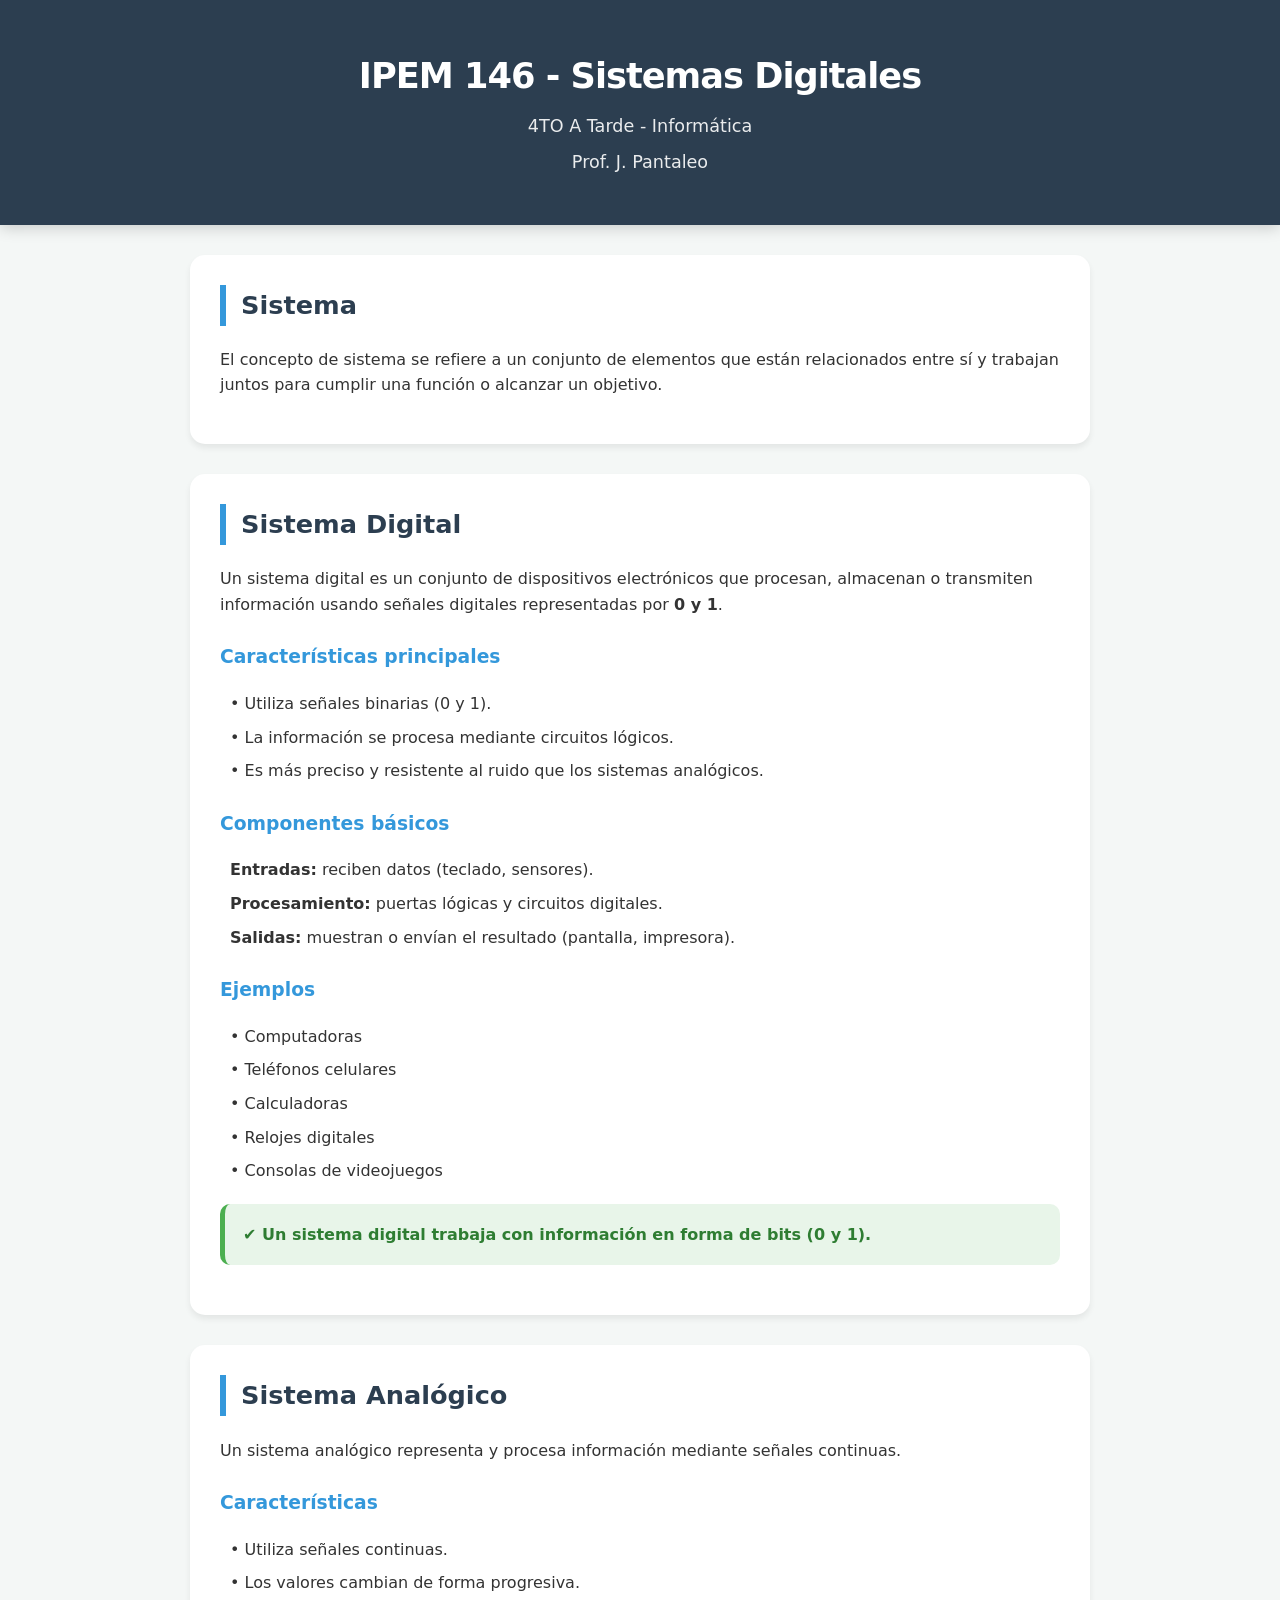
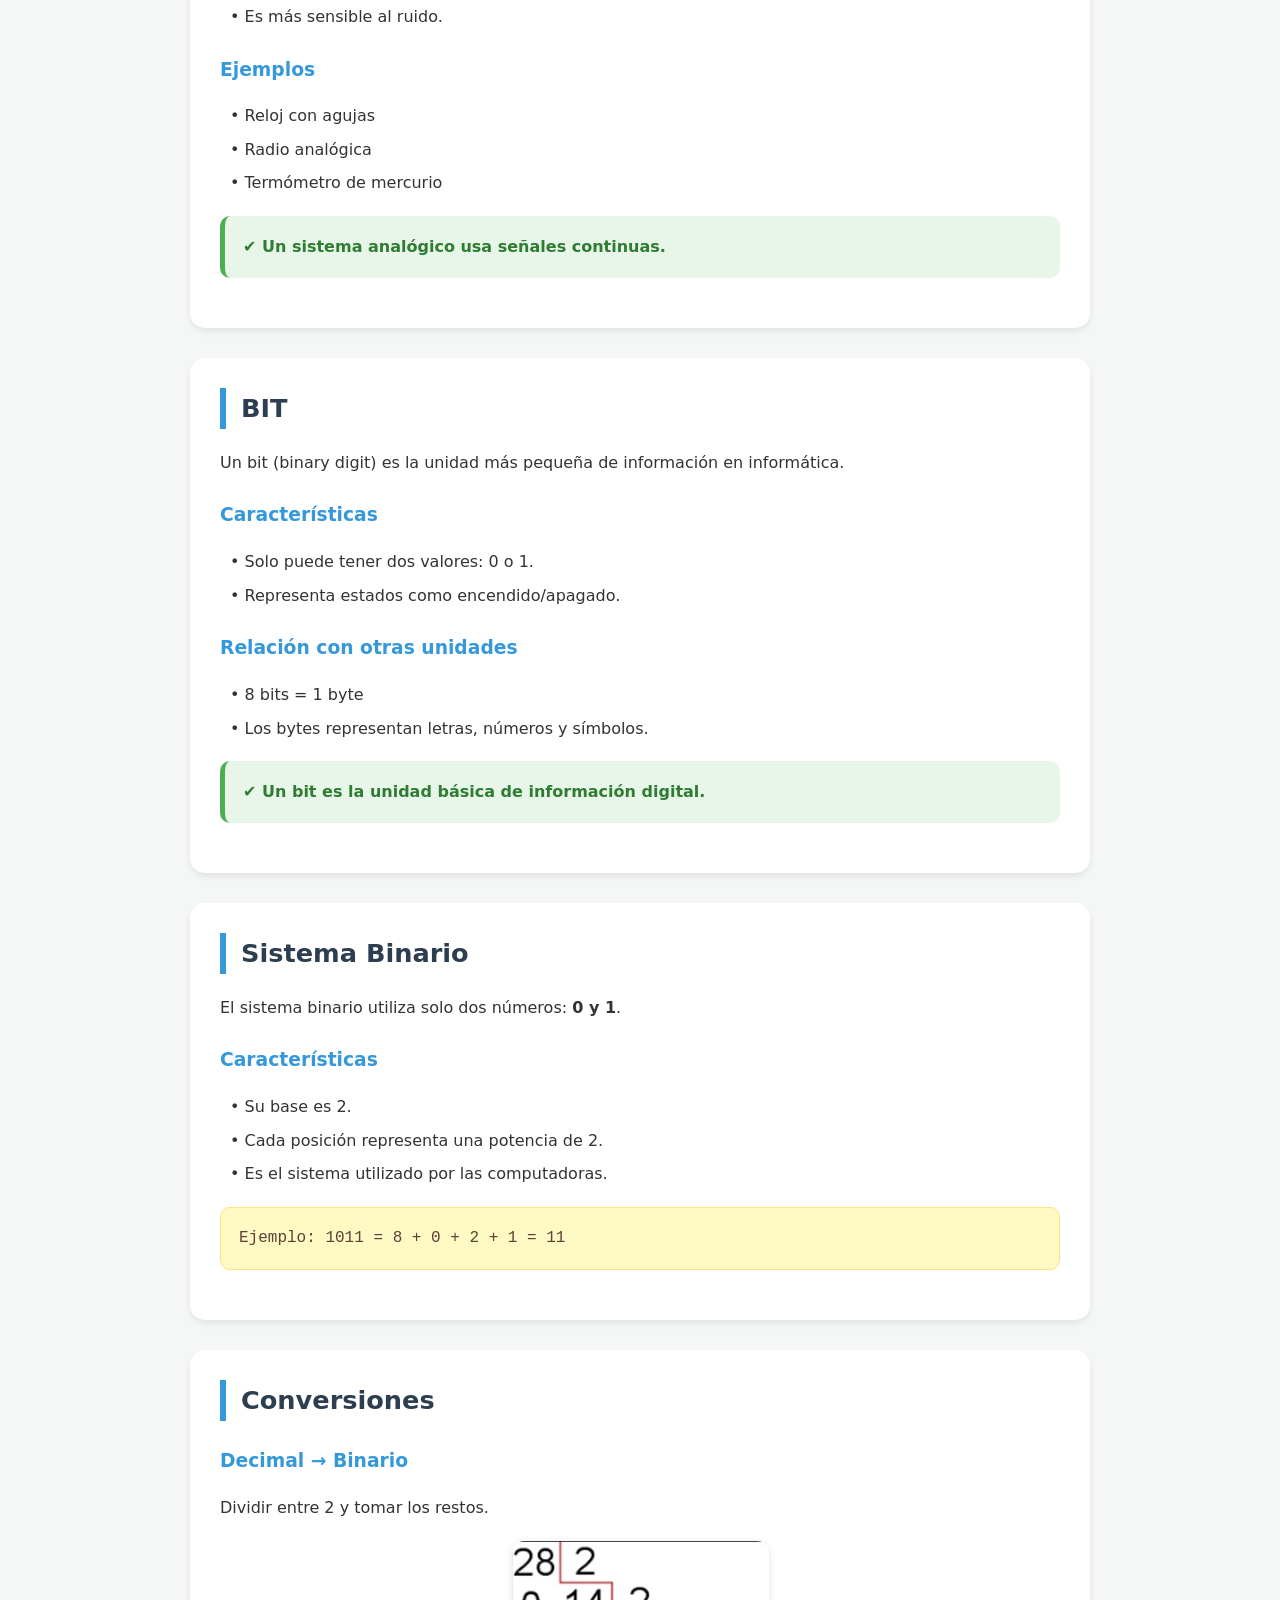
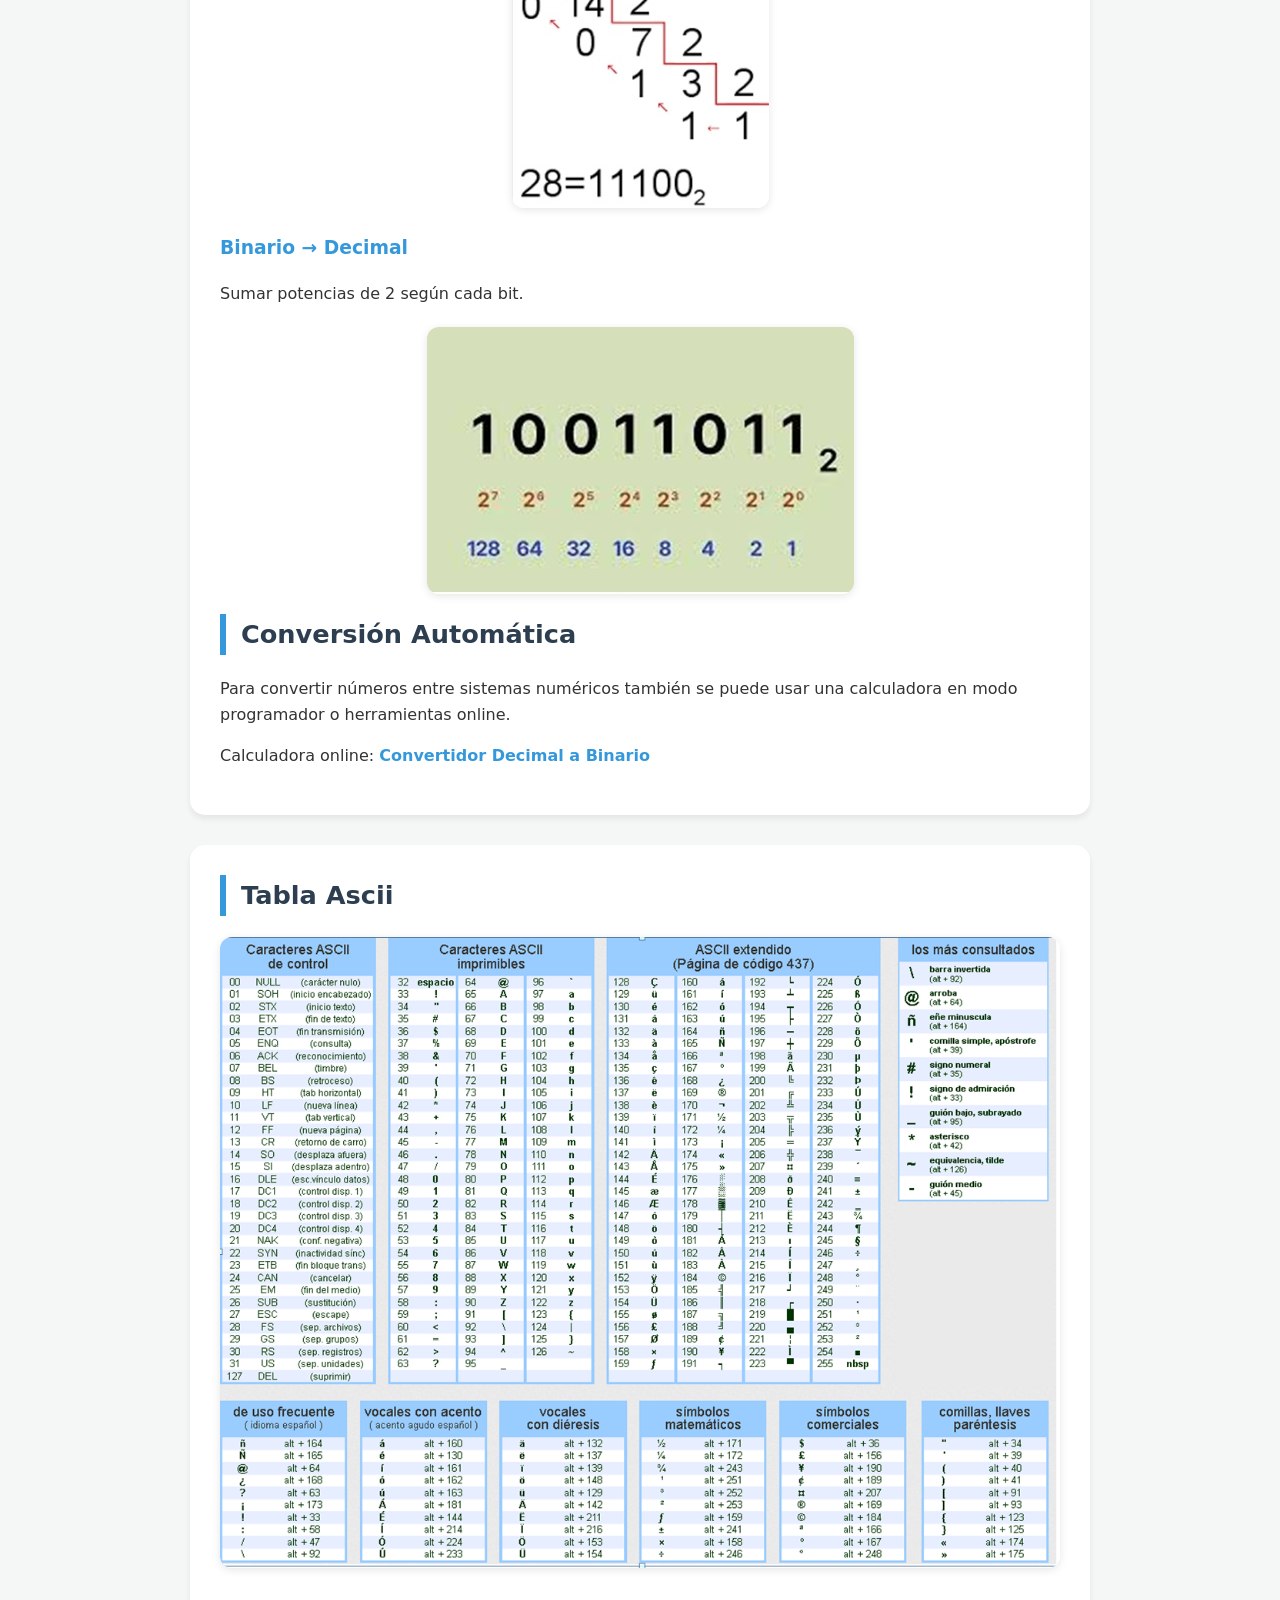
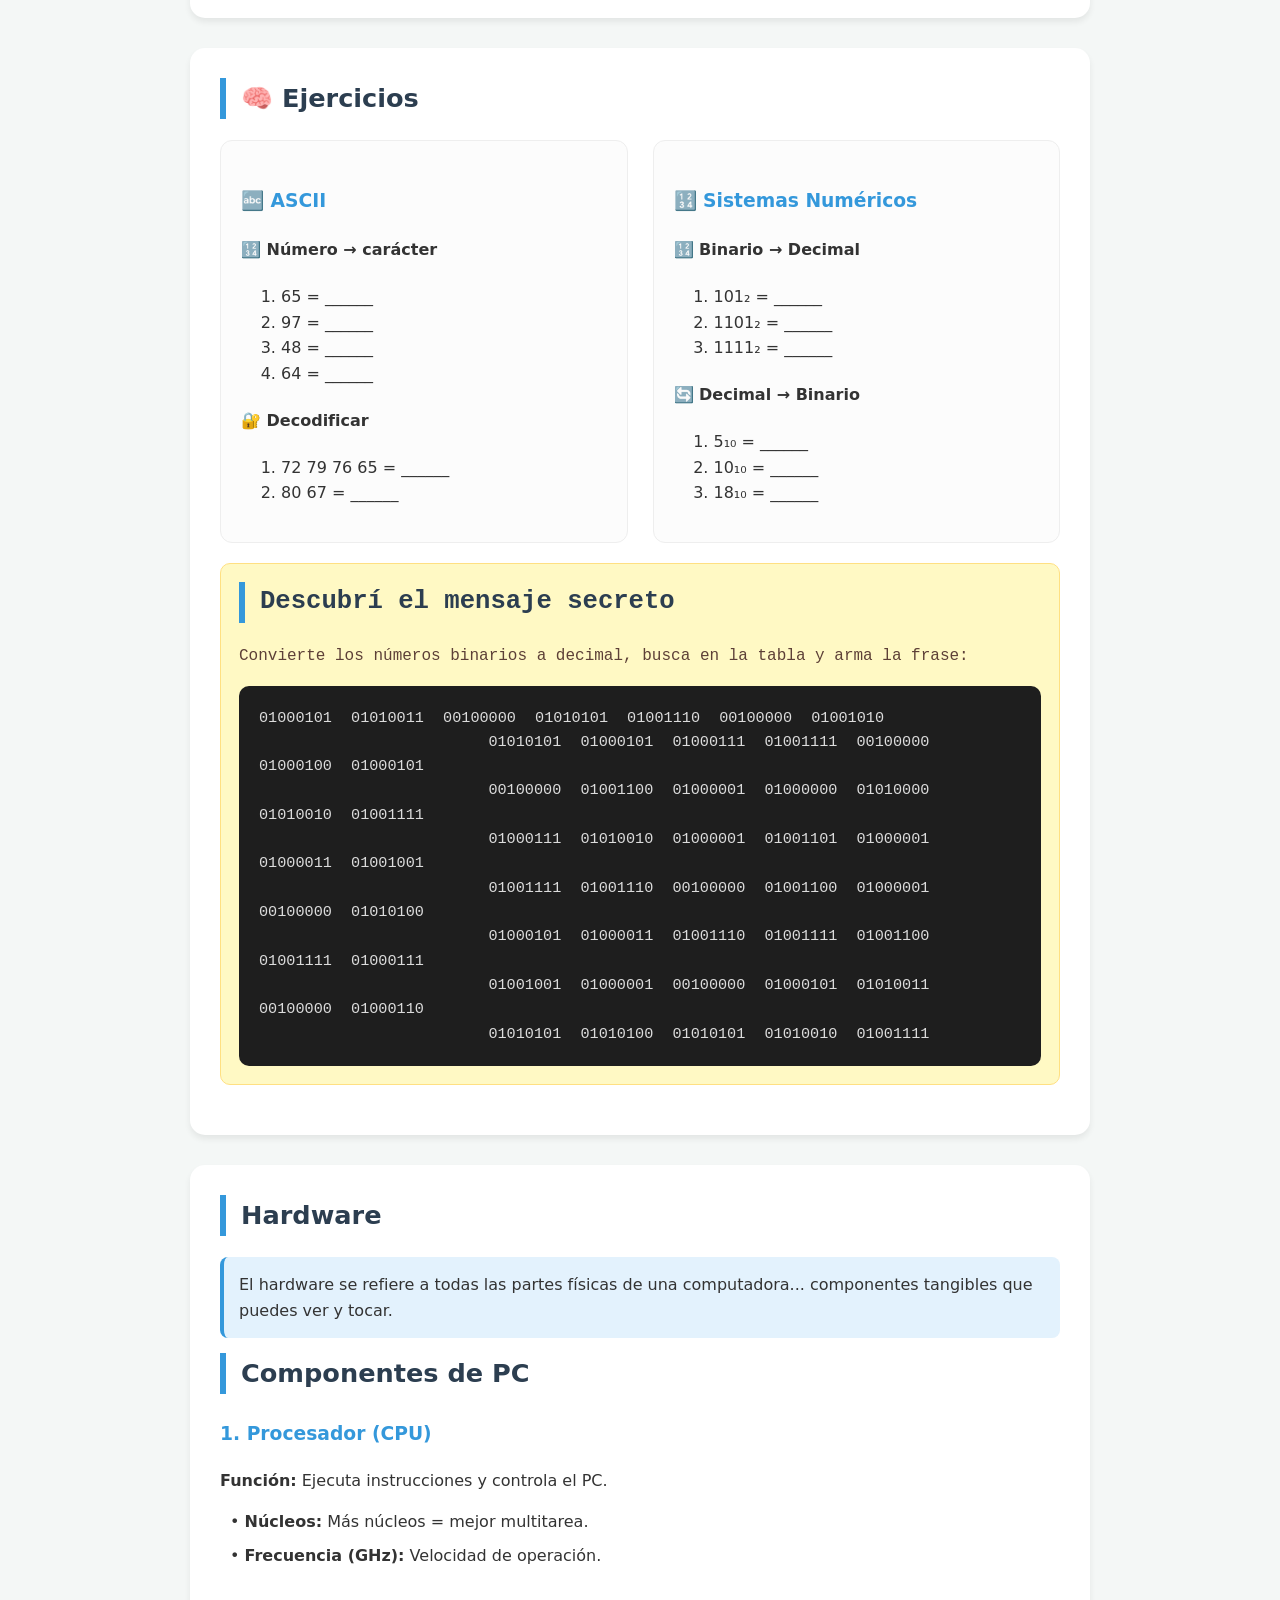
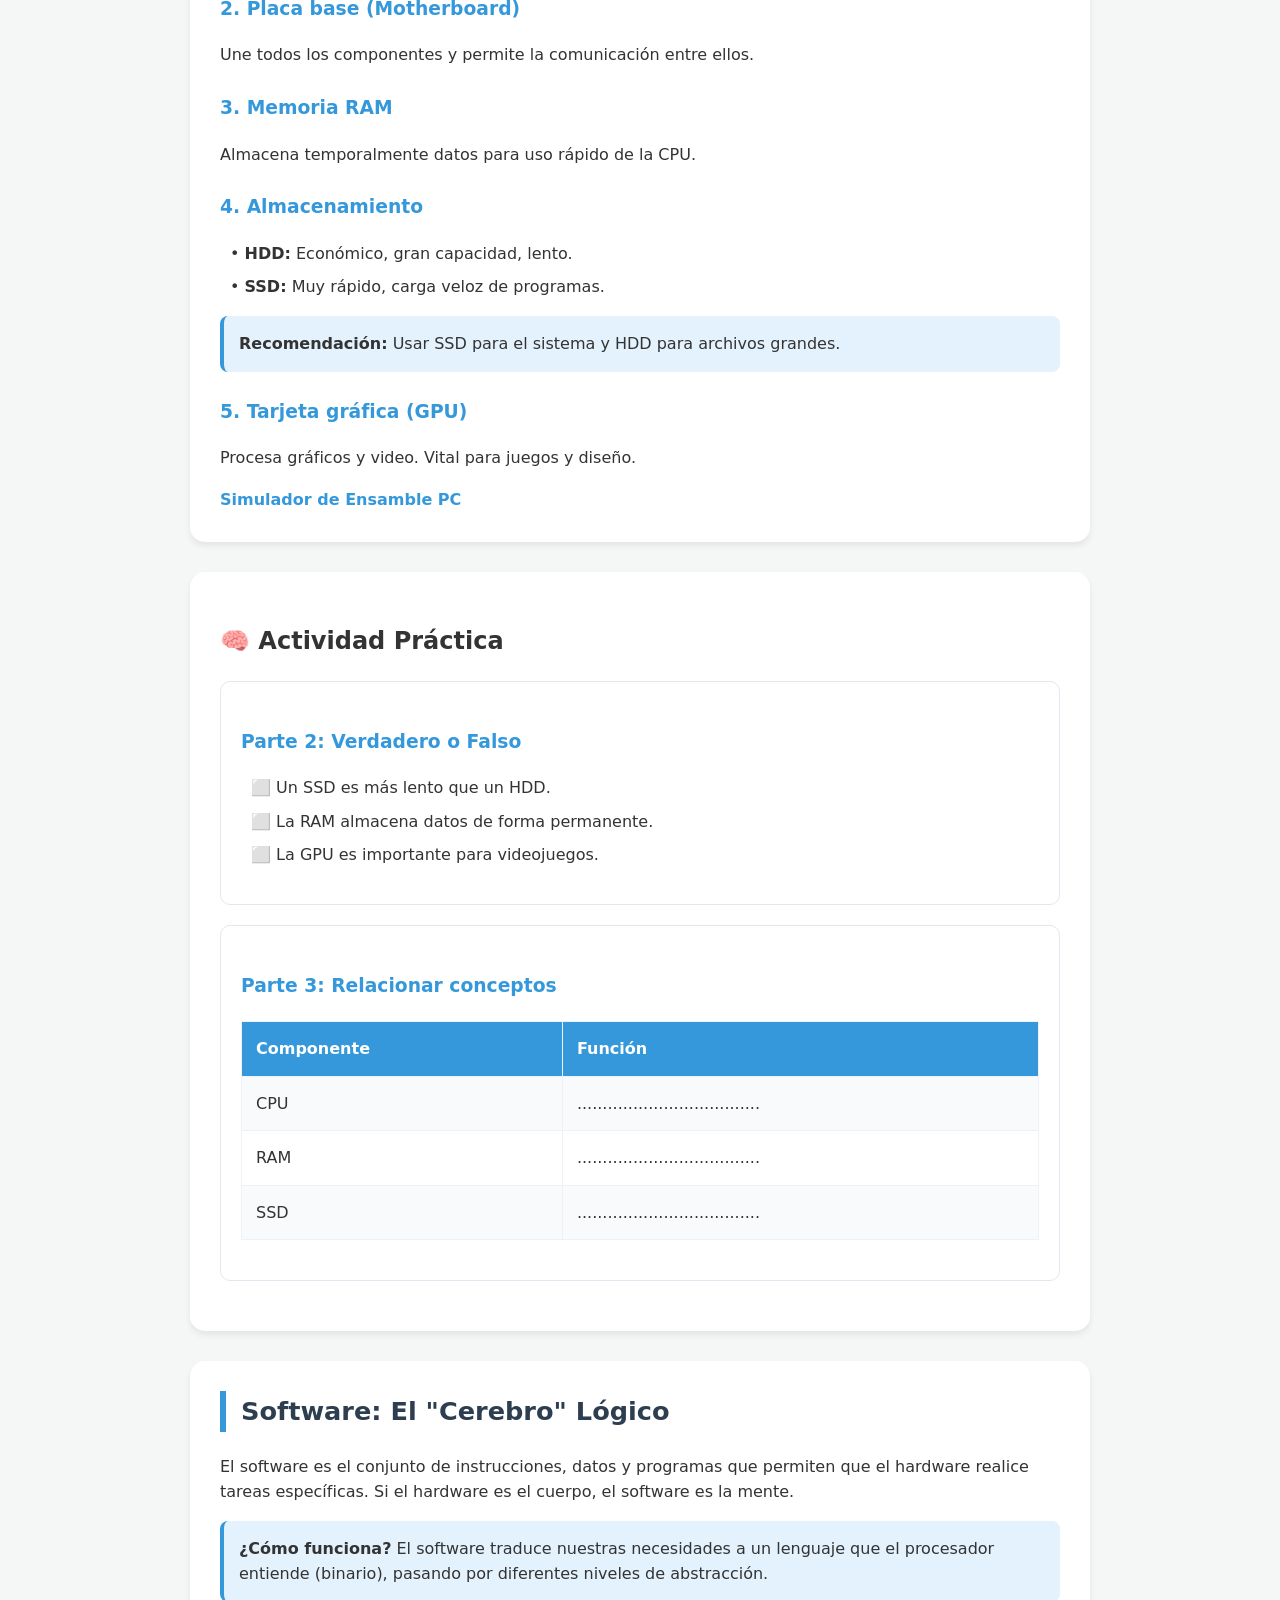
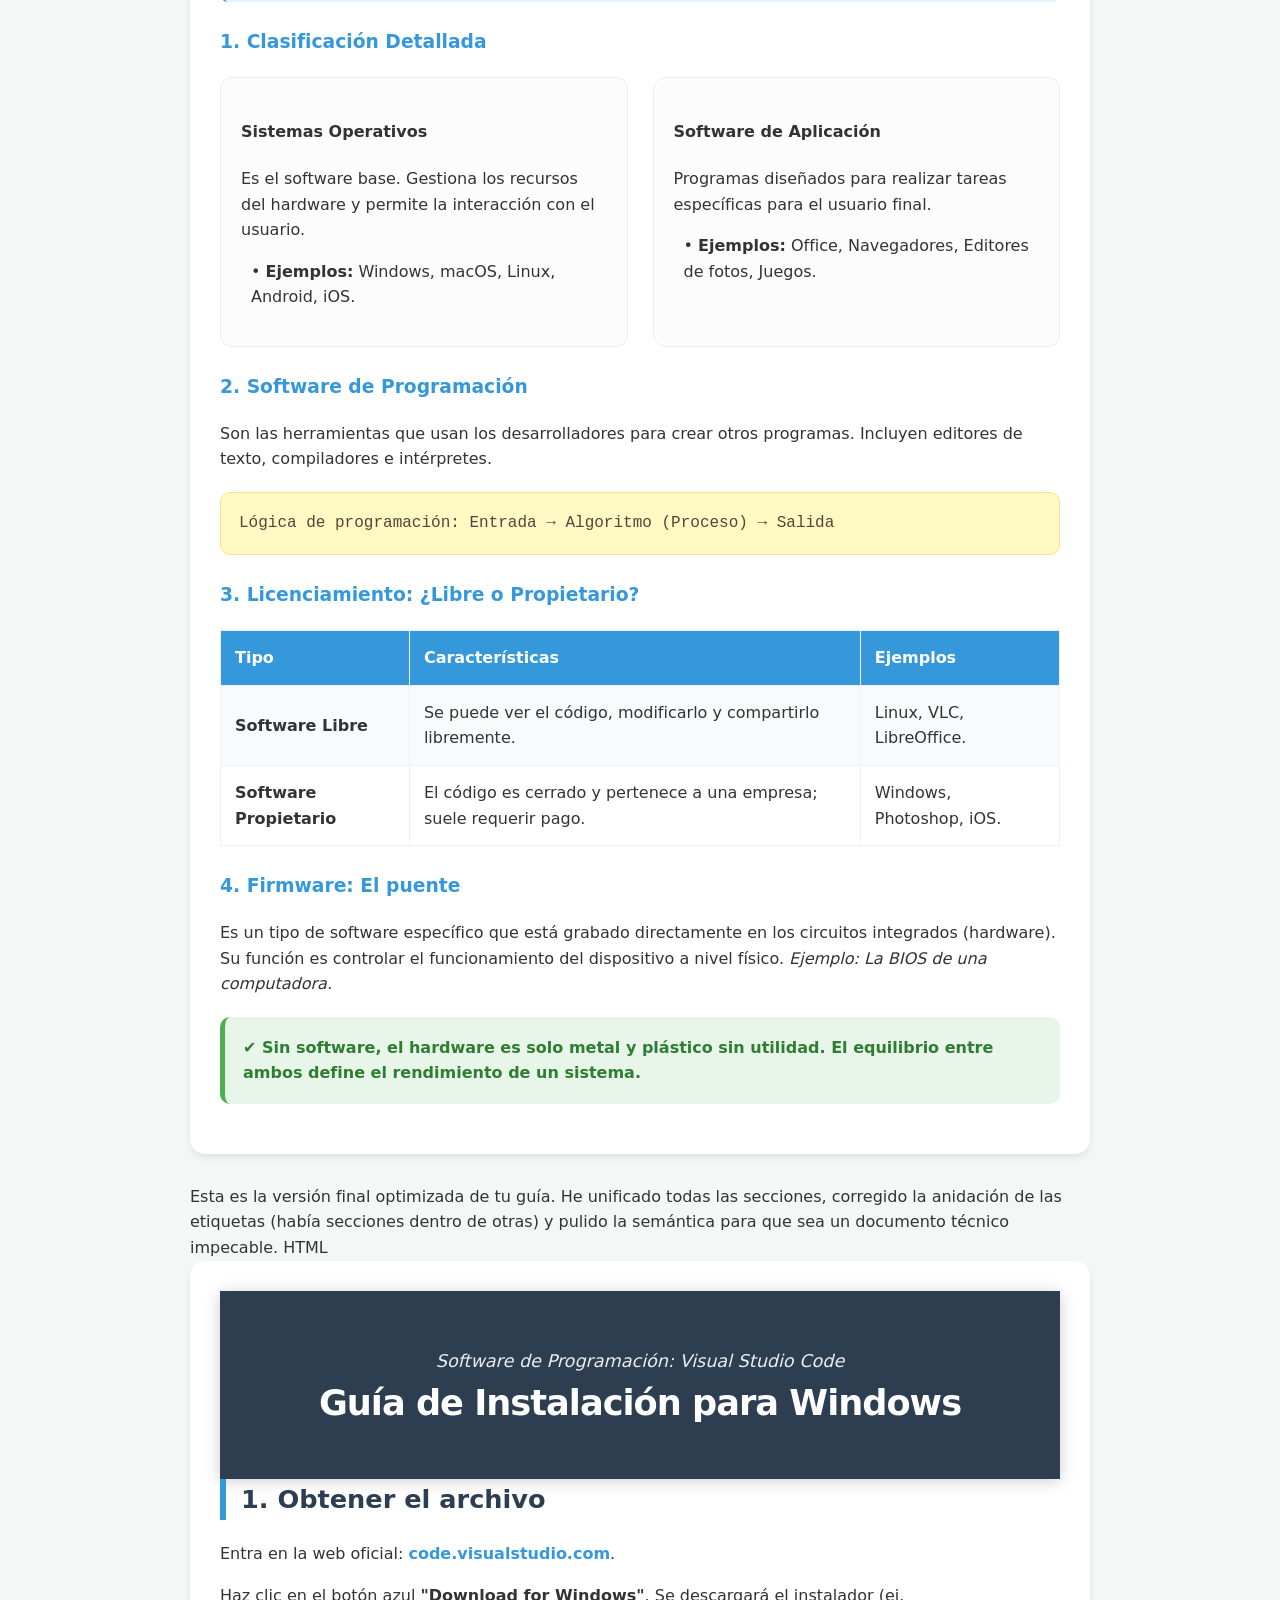
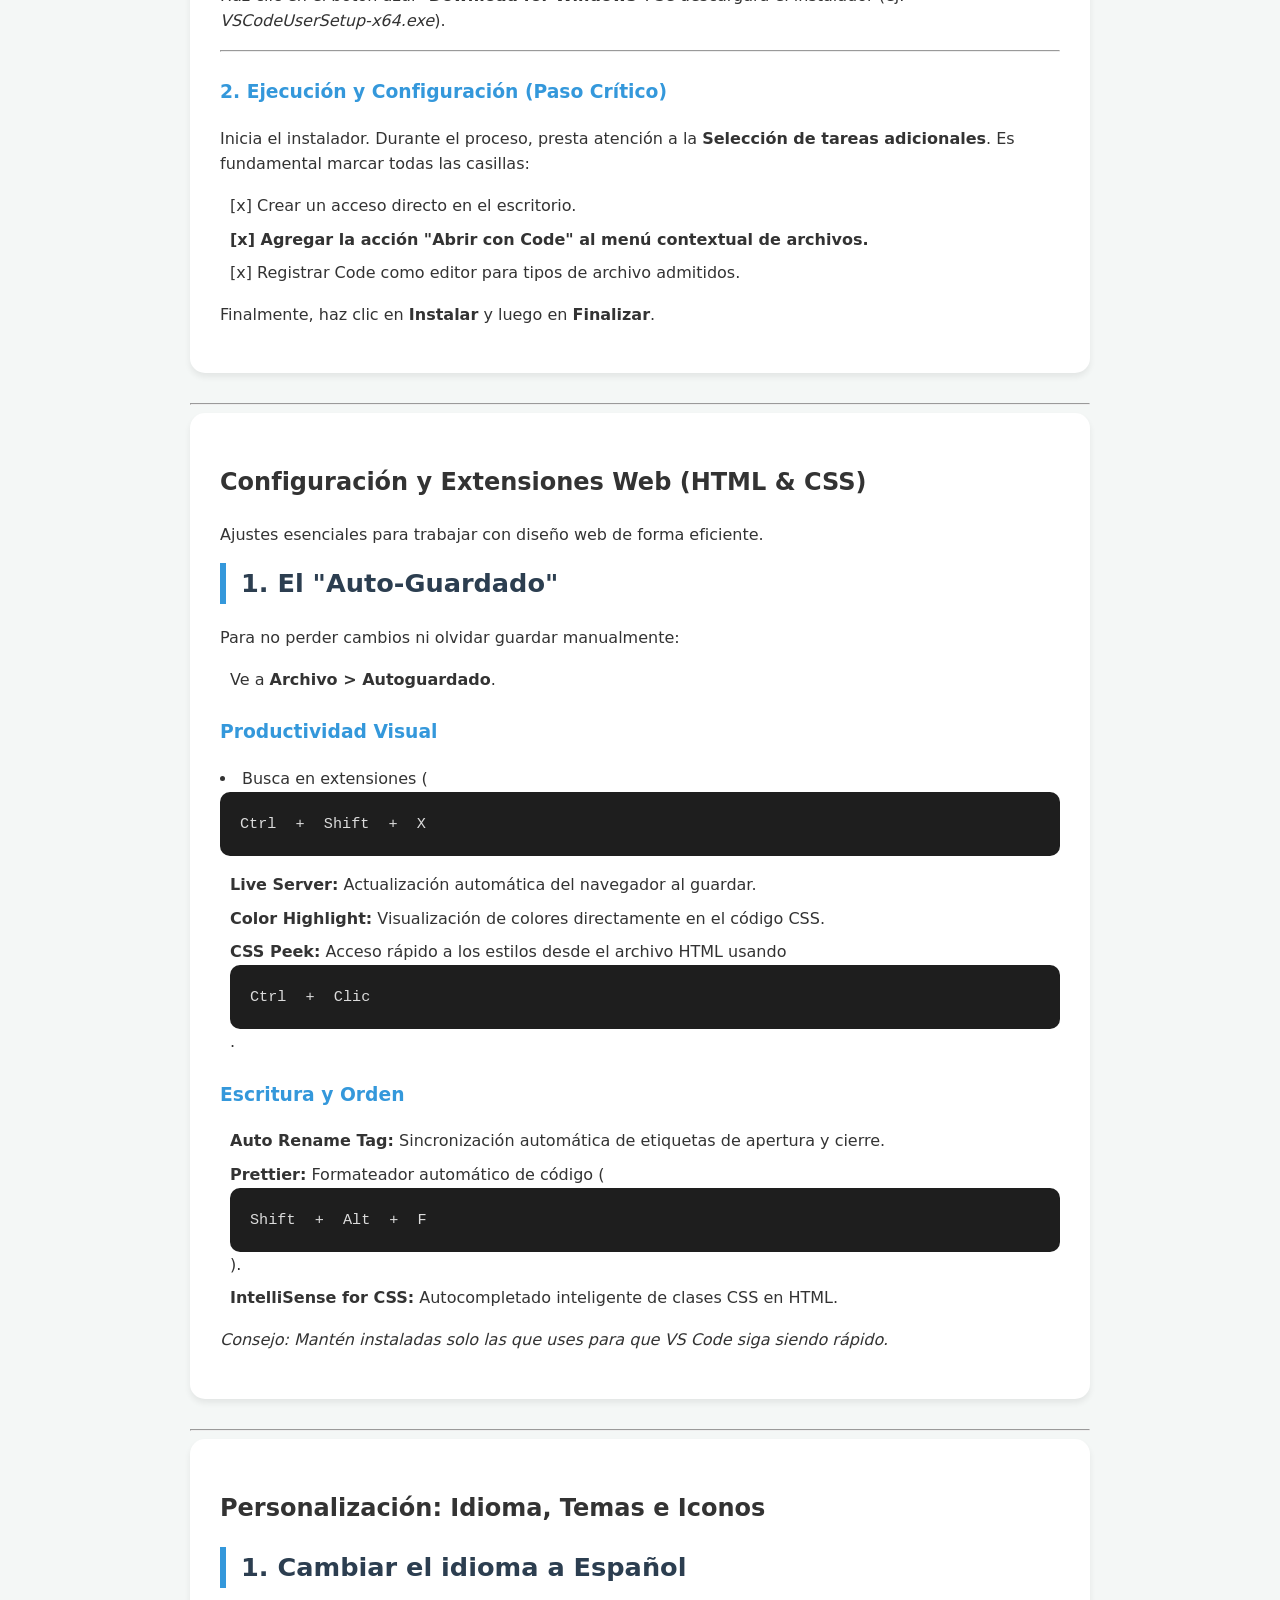
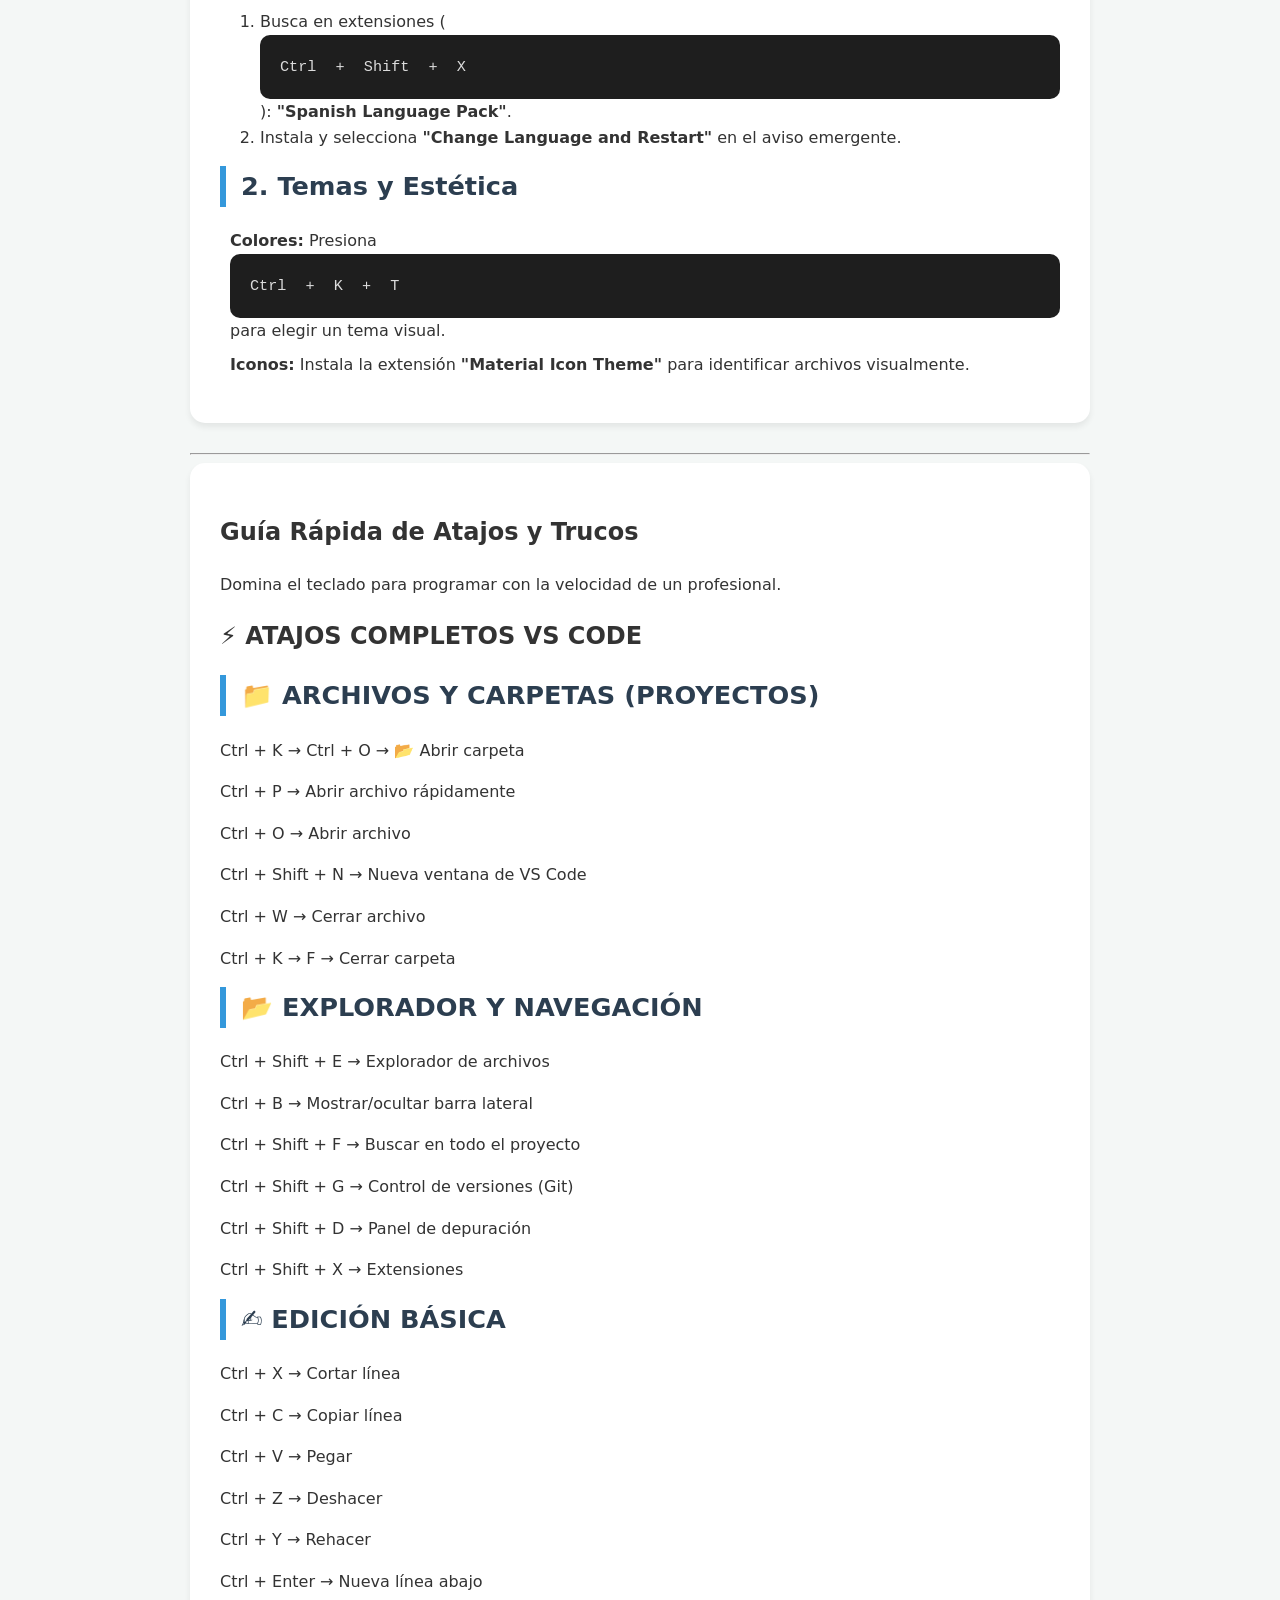
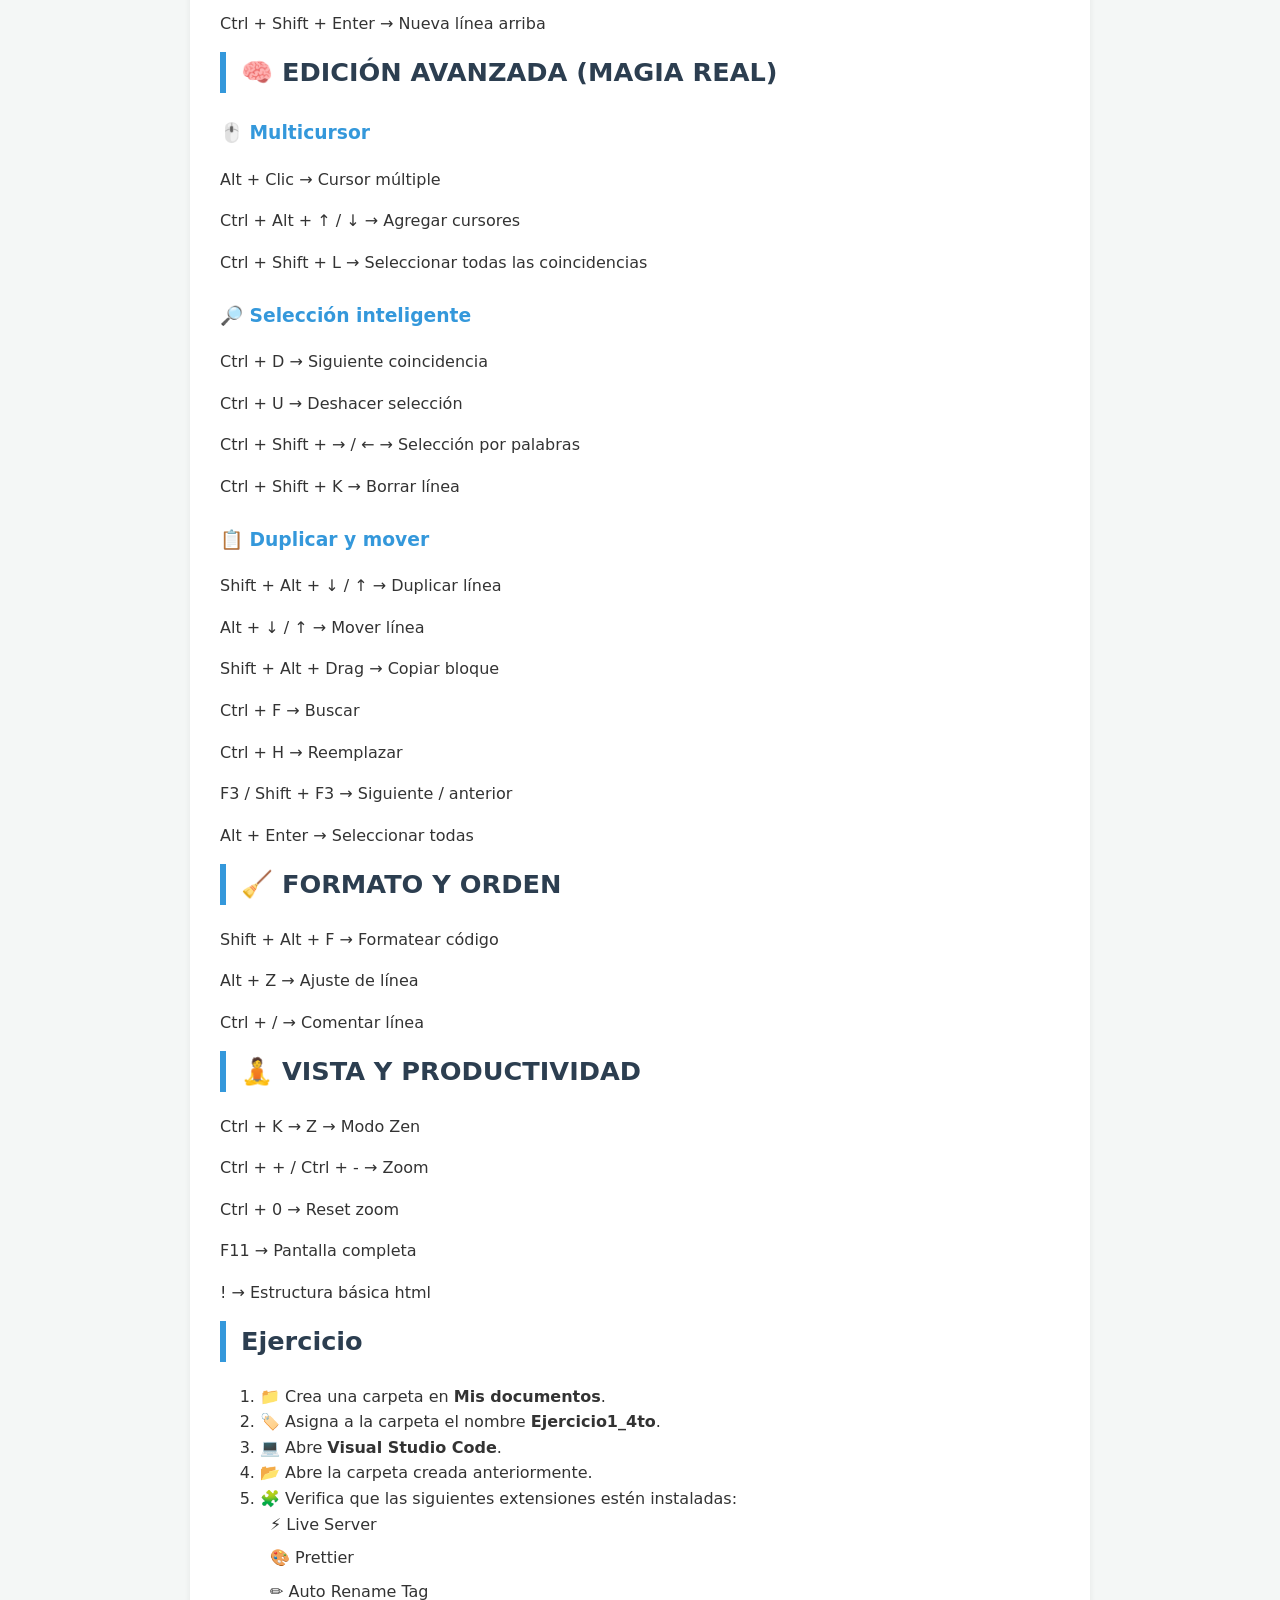
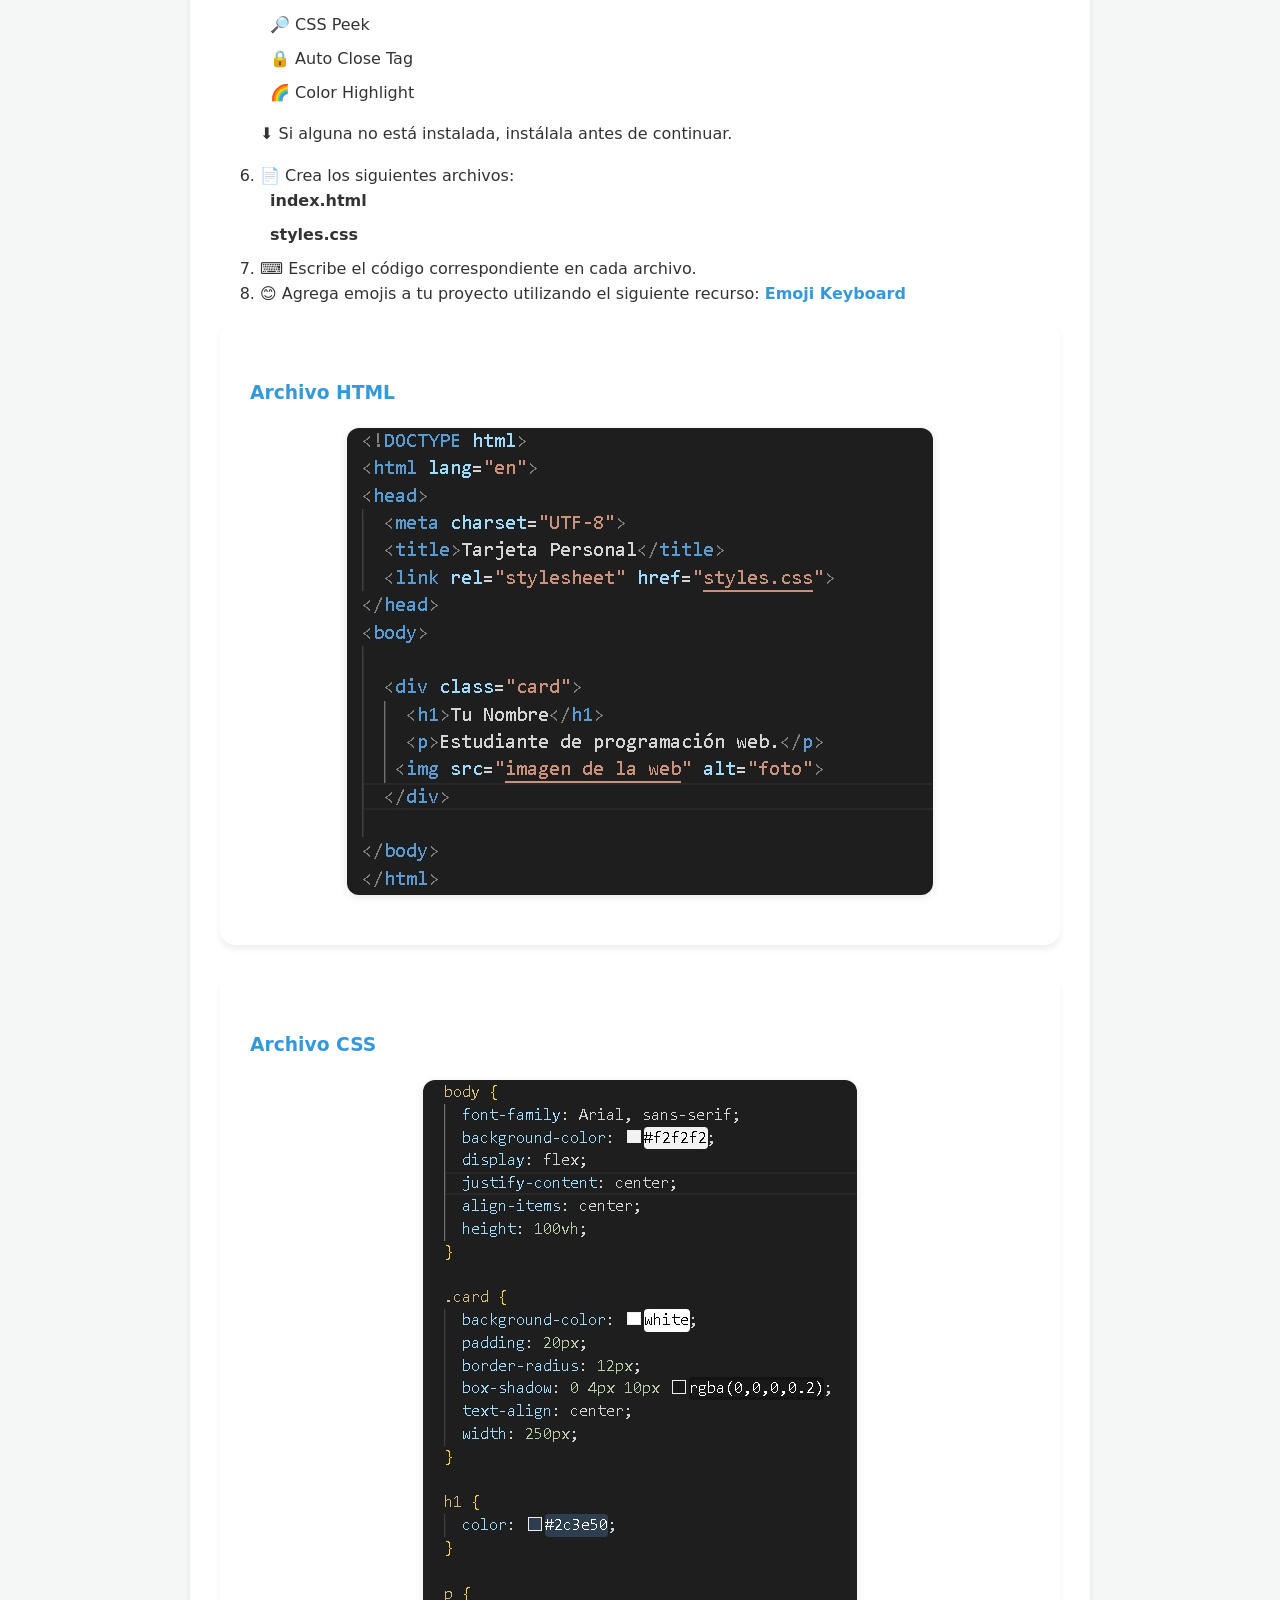
==== commit 116e1b0e: "Add files via upload" ====
--- a/index.html
+++ b/index.html
@@ -1,3 +1,4 @@
+
 
 <!doctype html>
 <html lang="es">
@@ -778,13 +779,45 @@
 <div class="box">
   <h2>Ejercicio</h2>
 
-  <ol>
-    <li>Crea una carpeta en “Mis documentos”.</li>
-    <li>Abre Visual Studio Code.</li>
-    <li>Abre la carpeta que creaste.</li>
-    <li>Crea dos archivos: <strong>index.html</strong> y <strong>styles.css</strong>.</li>
-    <li>Escribe el código correspondiente en cada archivo.</li>
-  </ol>
+ <ol>
+  <li>📁 Crea una carpeta en <strong>Mis documentos</strong>.</li>
+
+  <li>🏷️ Asigna a la carpeta el nombre <strong>Ejercicio1_4to</strong>.</li>
+
+  <li>💻 Abre <strong>Visual Studio Code</strong>.</li>
+
+  <li>📂 Abre la carpeta creada anteriormente.</li>
+
+  <li>
+    🧩 Verifica que las siguientes extensiones estén instaladas:
+    <ul>
+      <li>⚡ Live Server</li>
+      <li>🎨 Prettier</li>
+      <li>✏️ Auto Rename Tag</li>
+      <li>🔎 CSS Peek</li>
+      <li>🔒 Auto Close Tag</li>
+      <li>🌈 Color Highlight</li>
+    </ul>
+
+    <p>⬇️ Si alguna no está instalada, instálala antes de continuar.</p>
+  </li>
+
+  <li>
+    📄 Crea los siguientes archivos:
+    <ul>
+      <li><strong>index.html</strong></li>
+      <li><strong>styles.css</strong></li>
+    </ul>
+  </li>
+
+  <li>⌨️ Escribe el código correspondiente en cada archivo.</li>
+
+<li>😊 Agrega emojis a tu proyecto utilizando el siguiente recurso:
+  <a href="https://emojikeyboard.top/es/" target="_blank">
+    Emoji Keyboard
+  </a>
+</li>
+</ol>
 
   <section>
     <h3>Archivo HTML</h3>
@@ -801,7 +834,7 @@
 
 
     <footer>
-      <p>IPEM 146 - Sistemas Digitales | Clase 1 y 2 | 2026</p>
+      <p>IPEM 146 - Sistemas Digitales 2026</p>
     </footer>
   </body>
 </html>
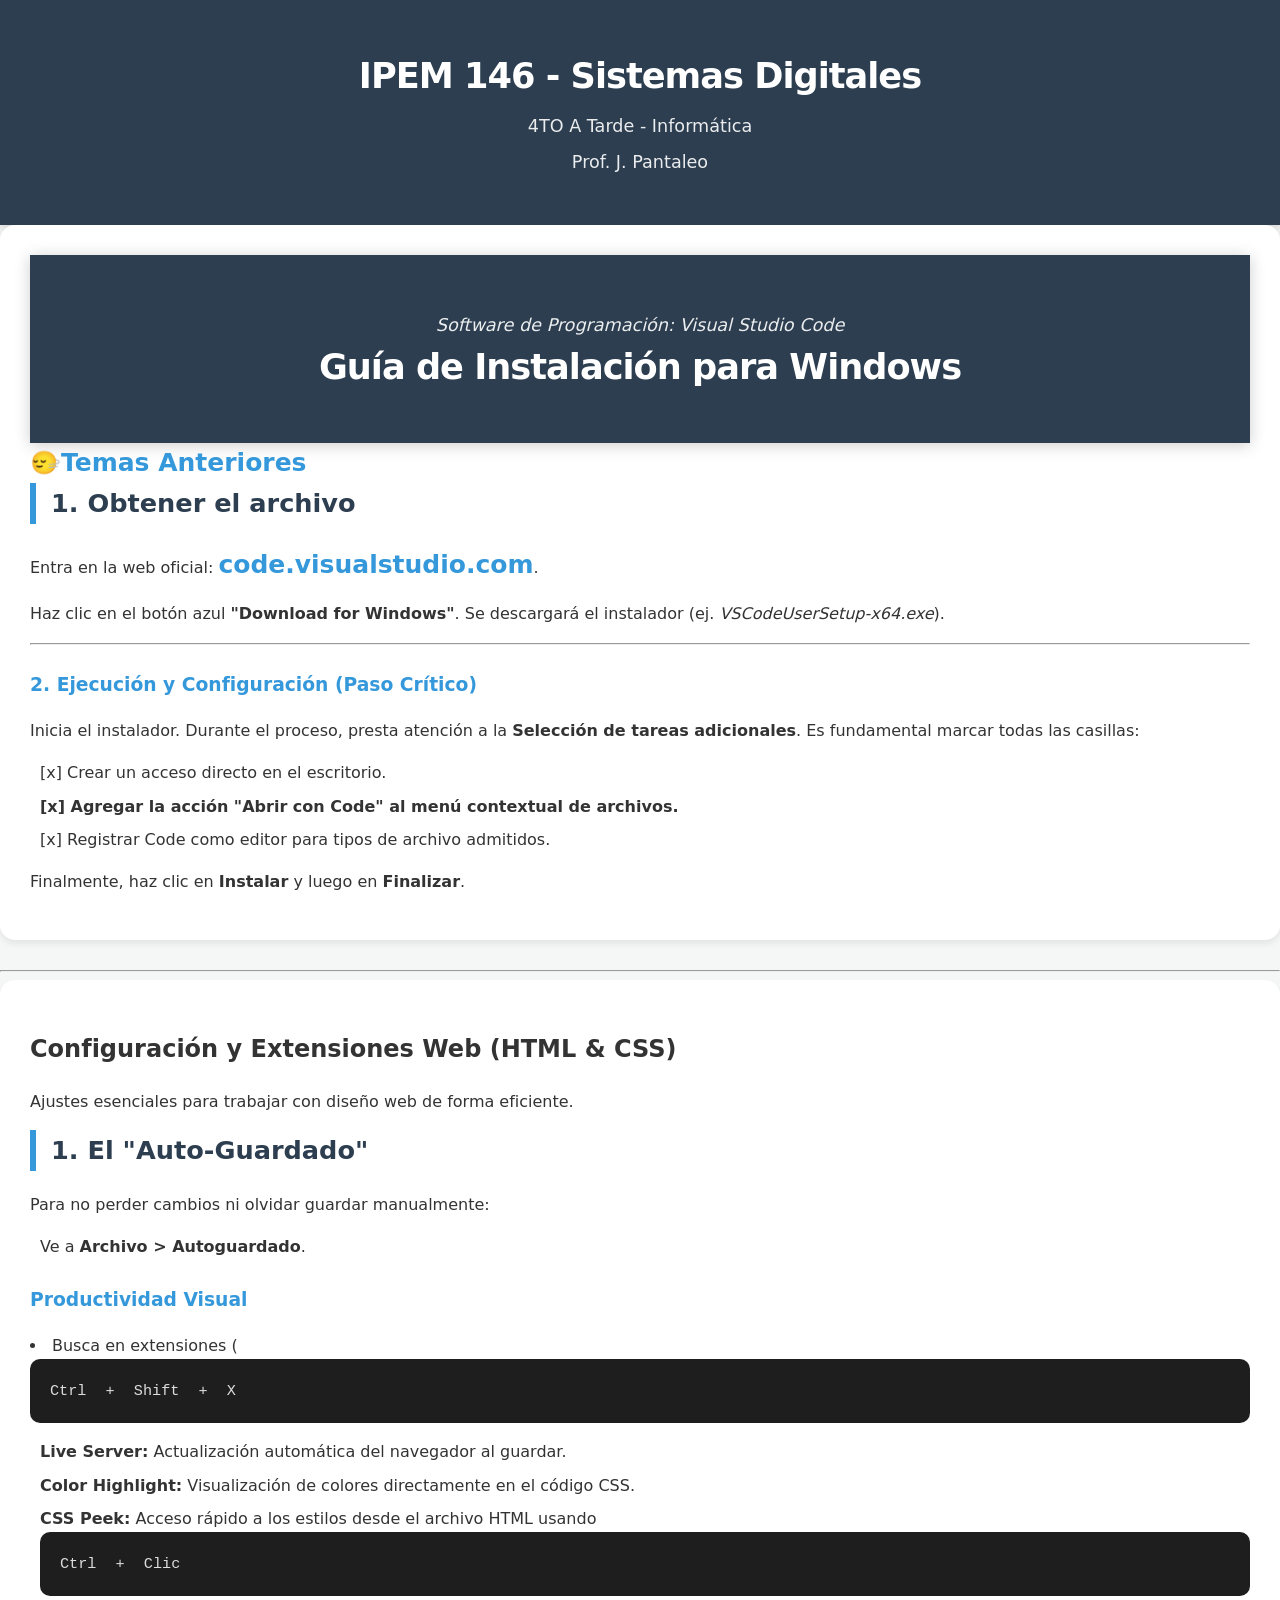
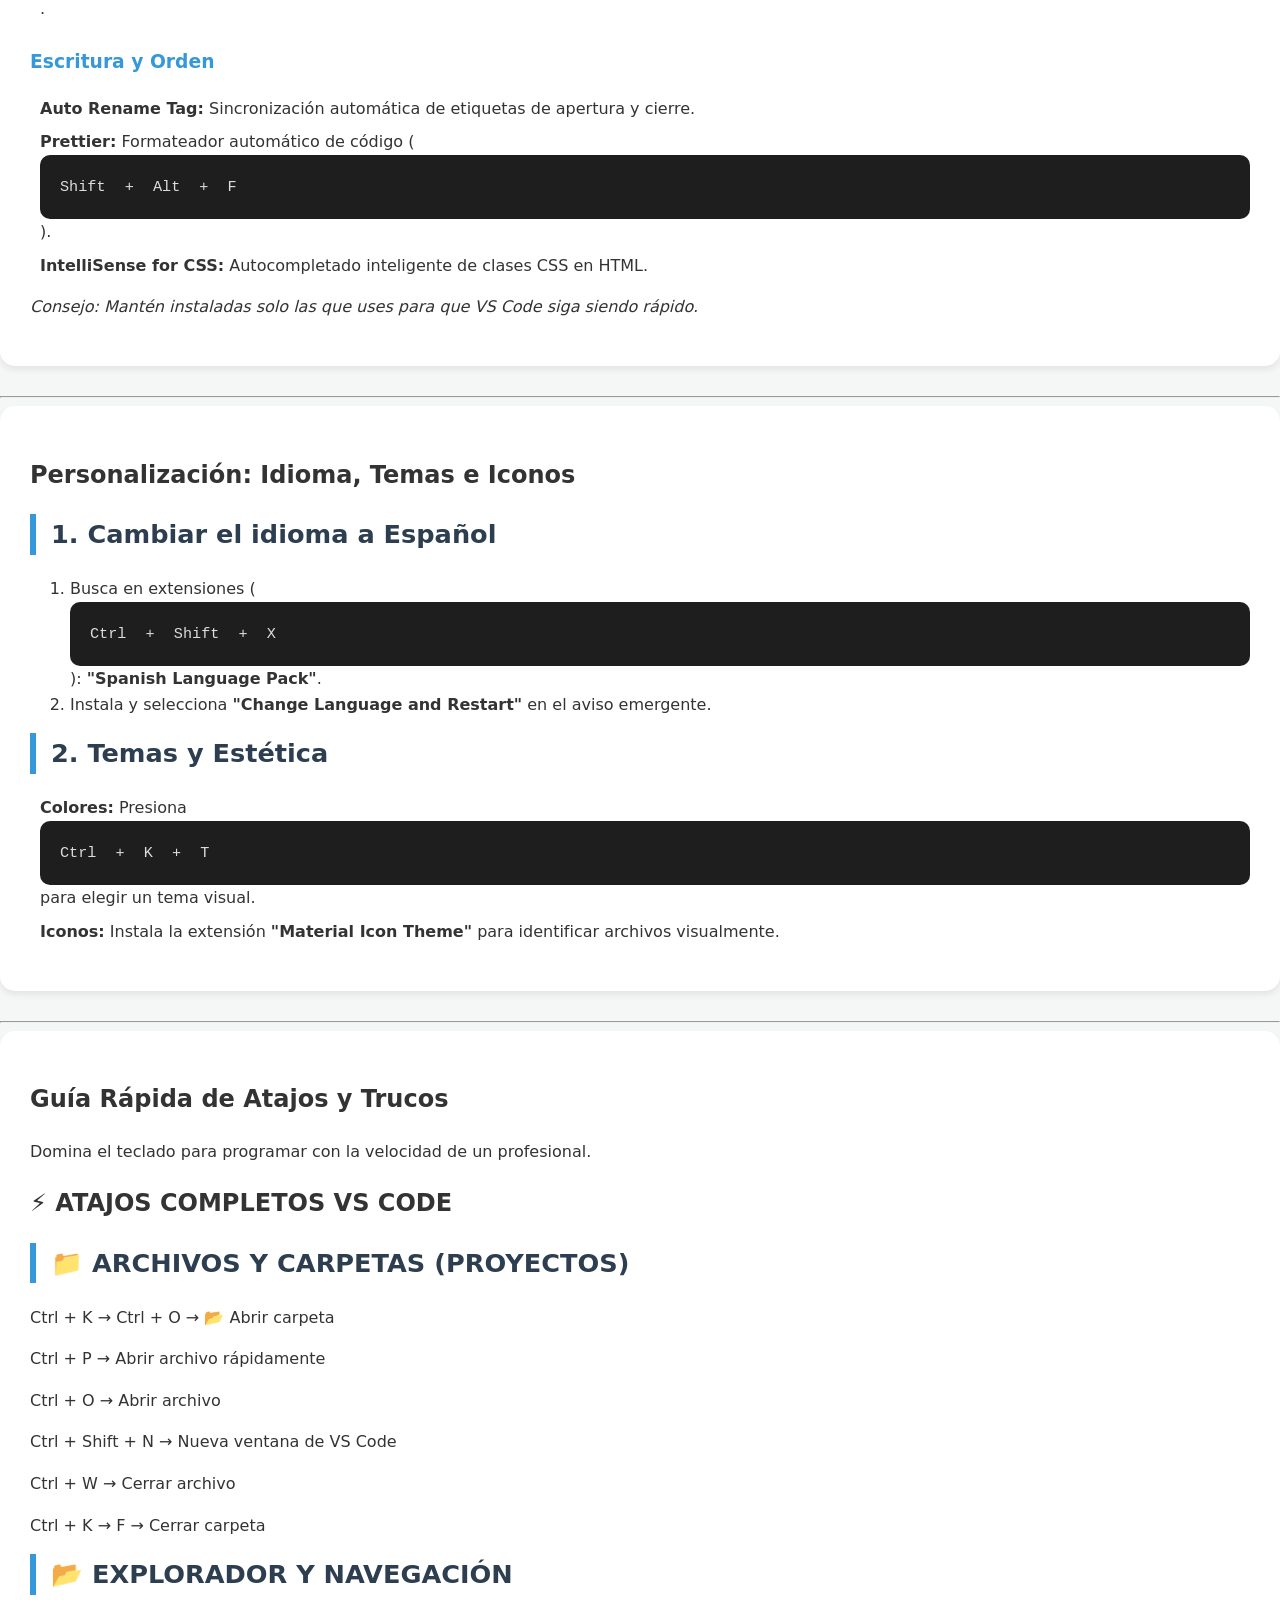
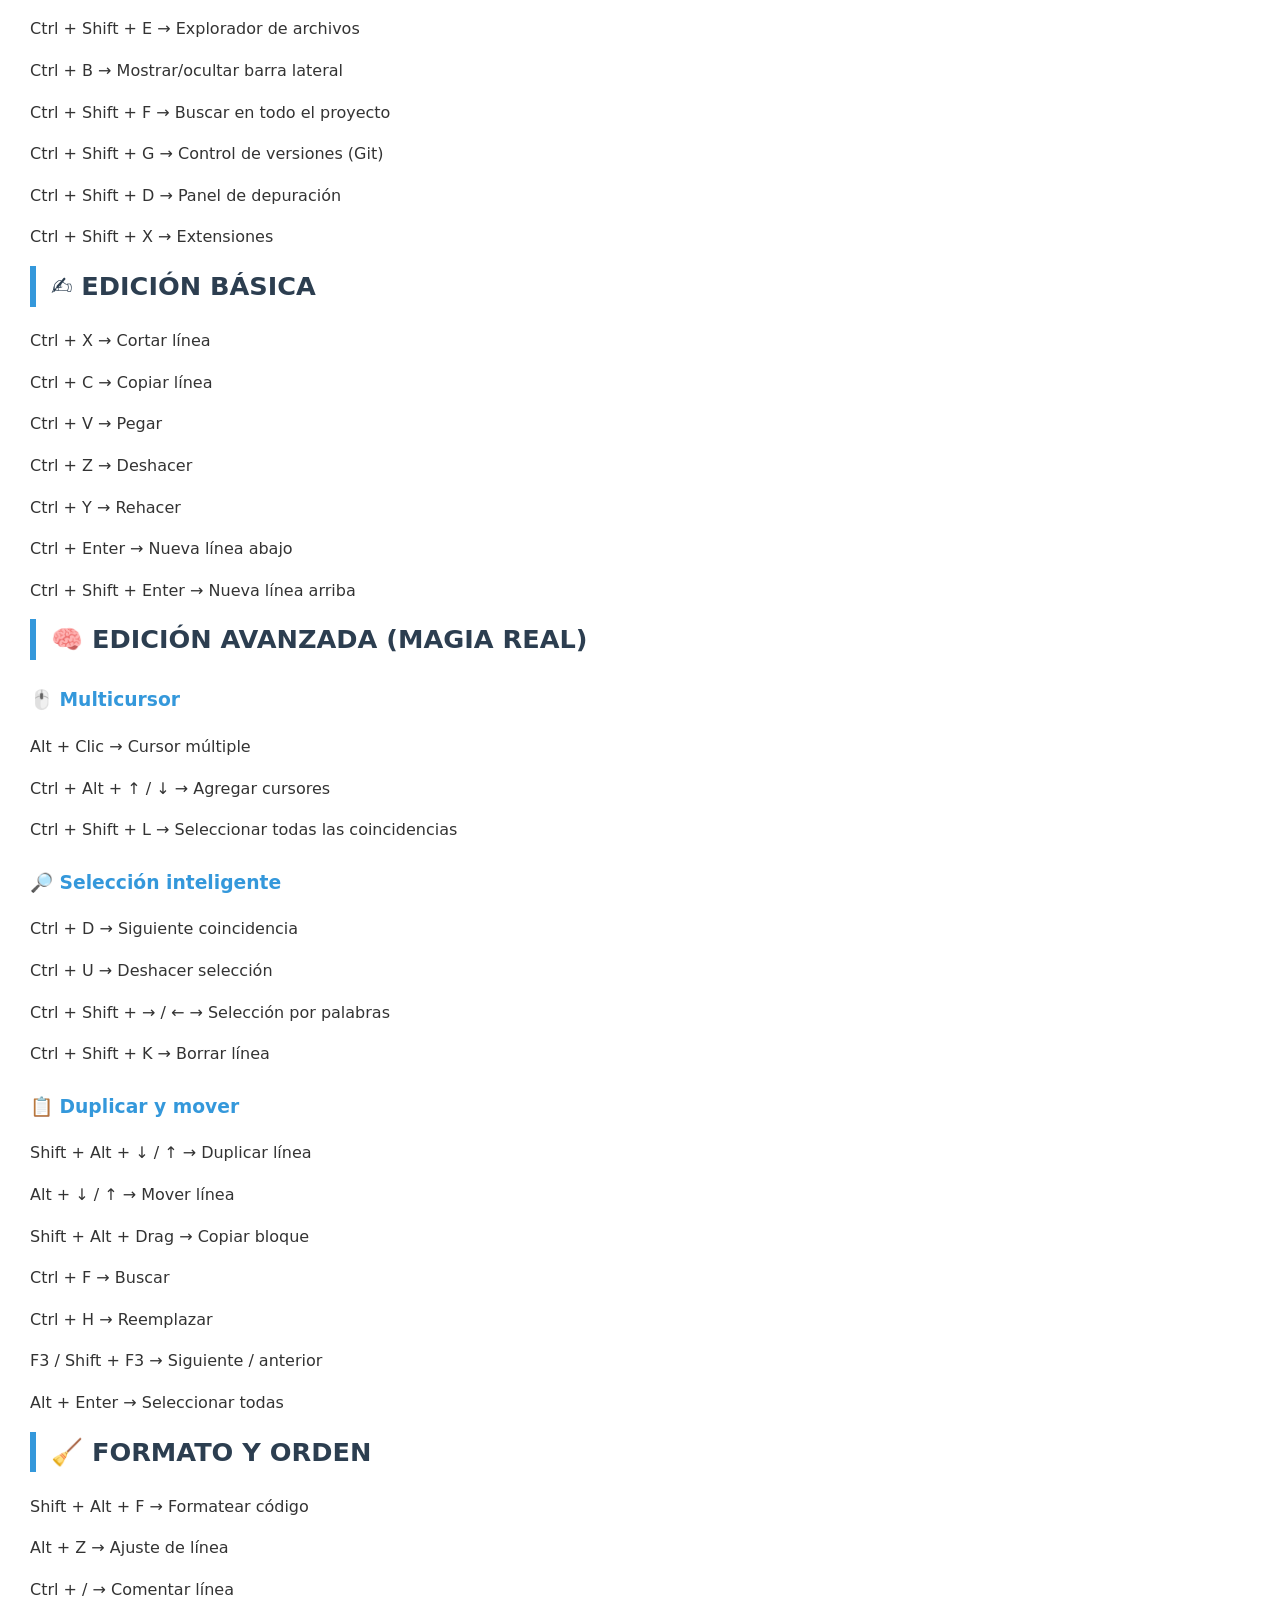
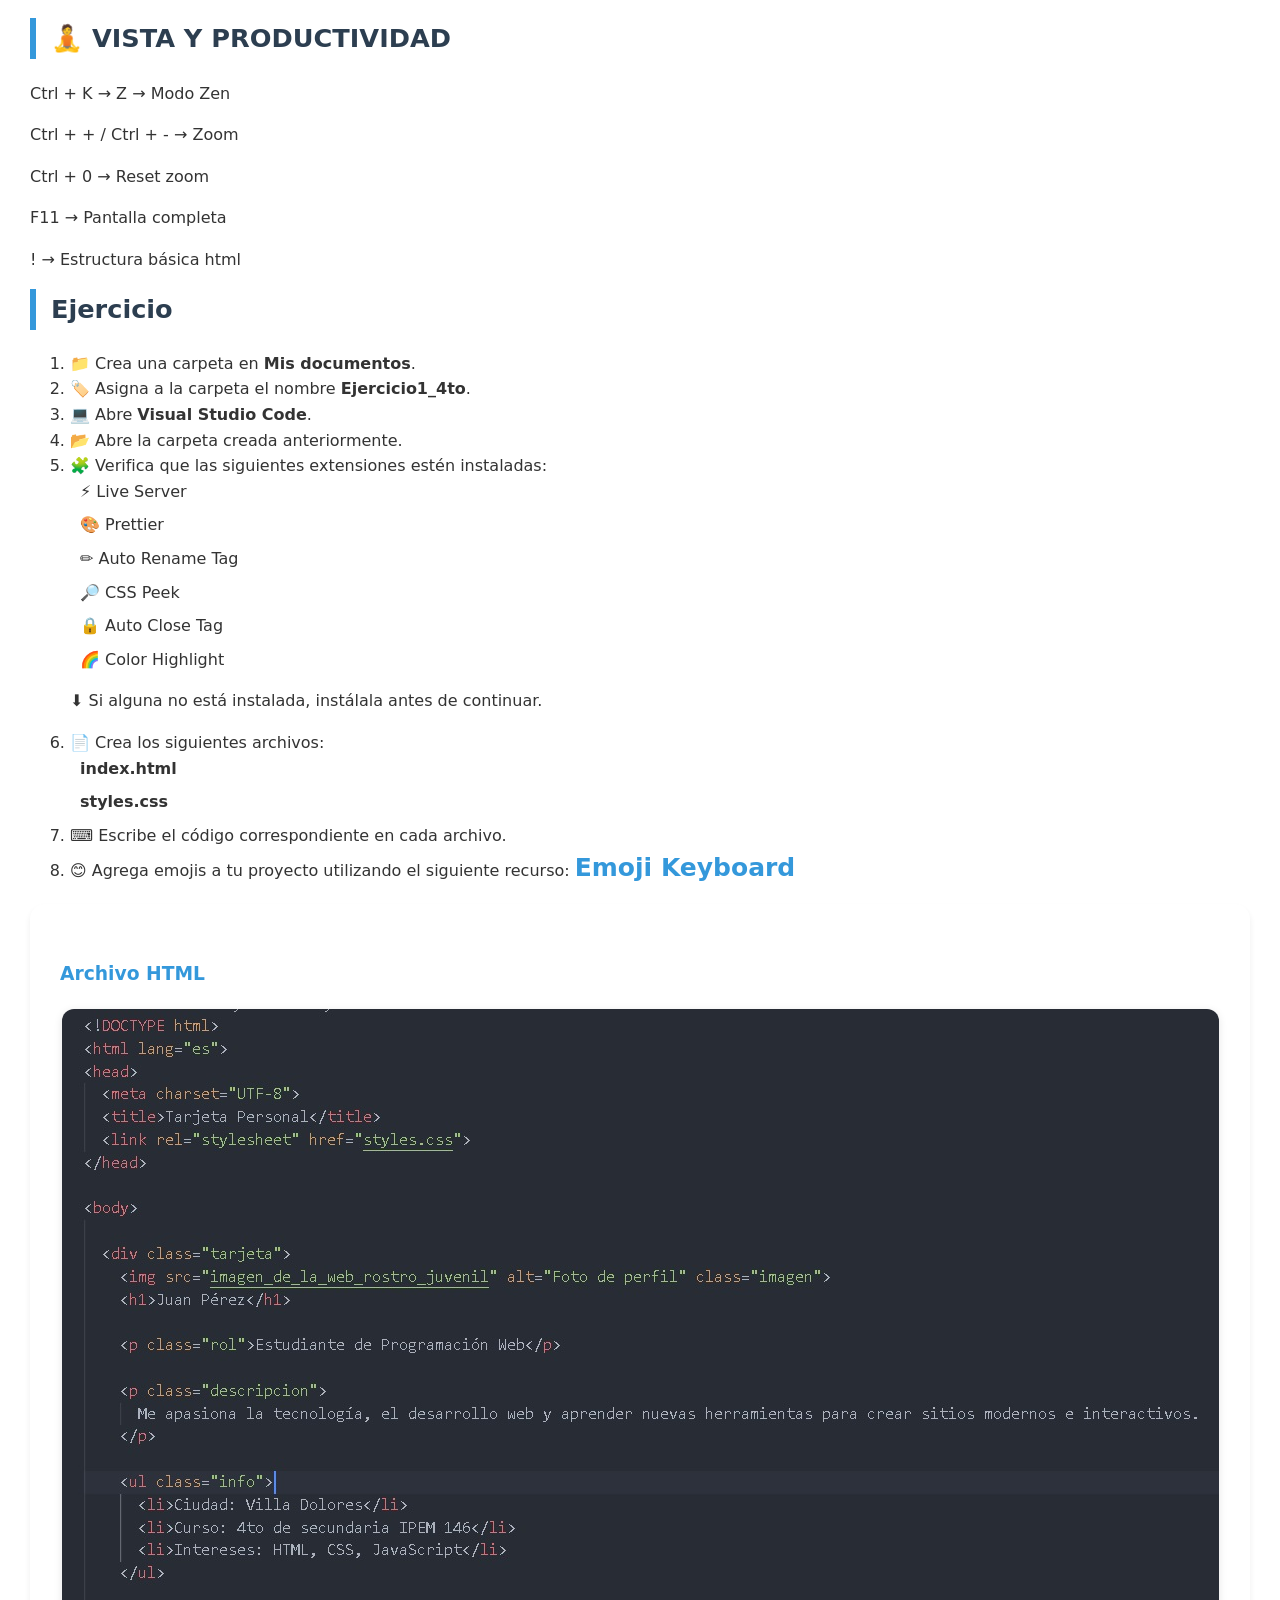
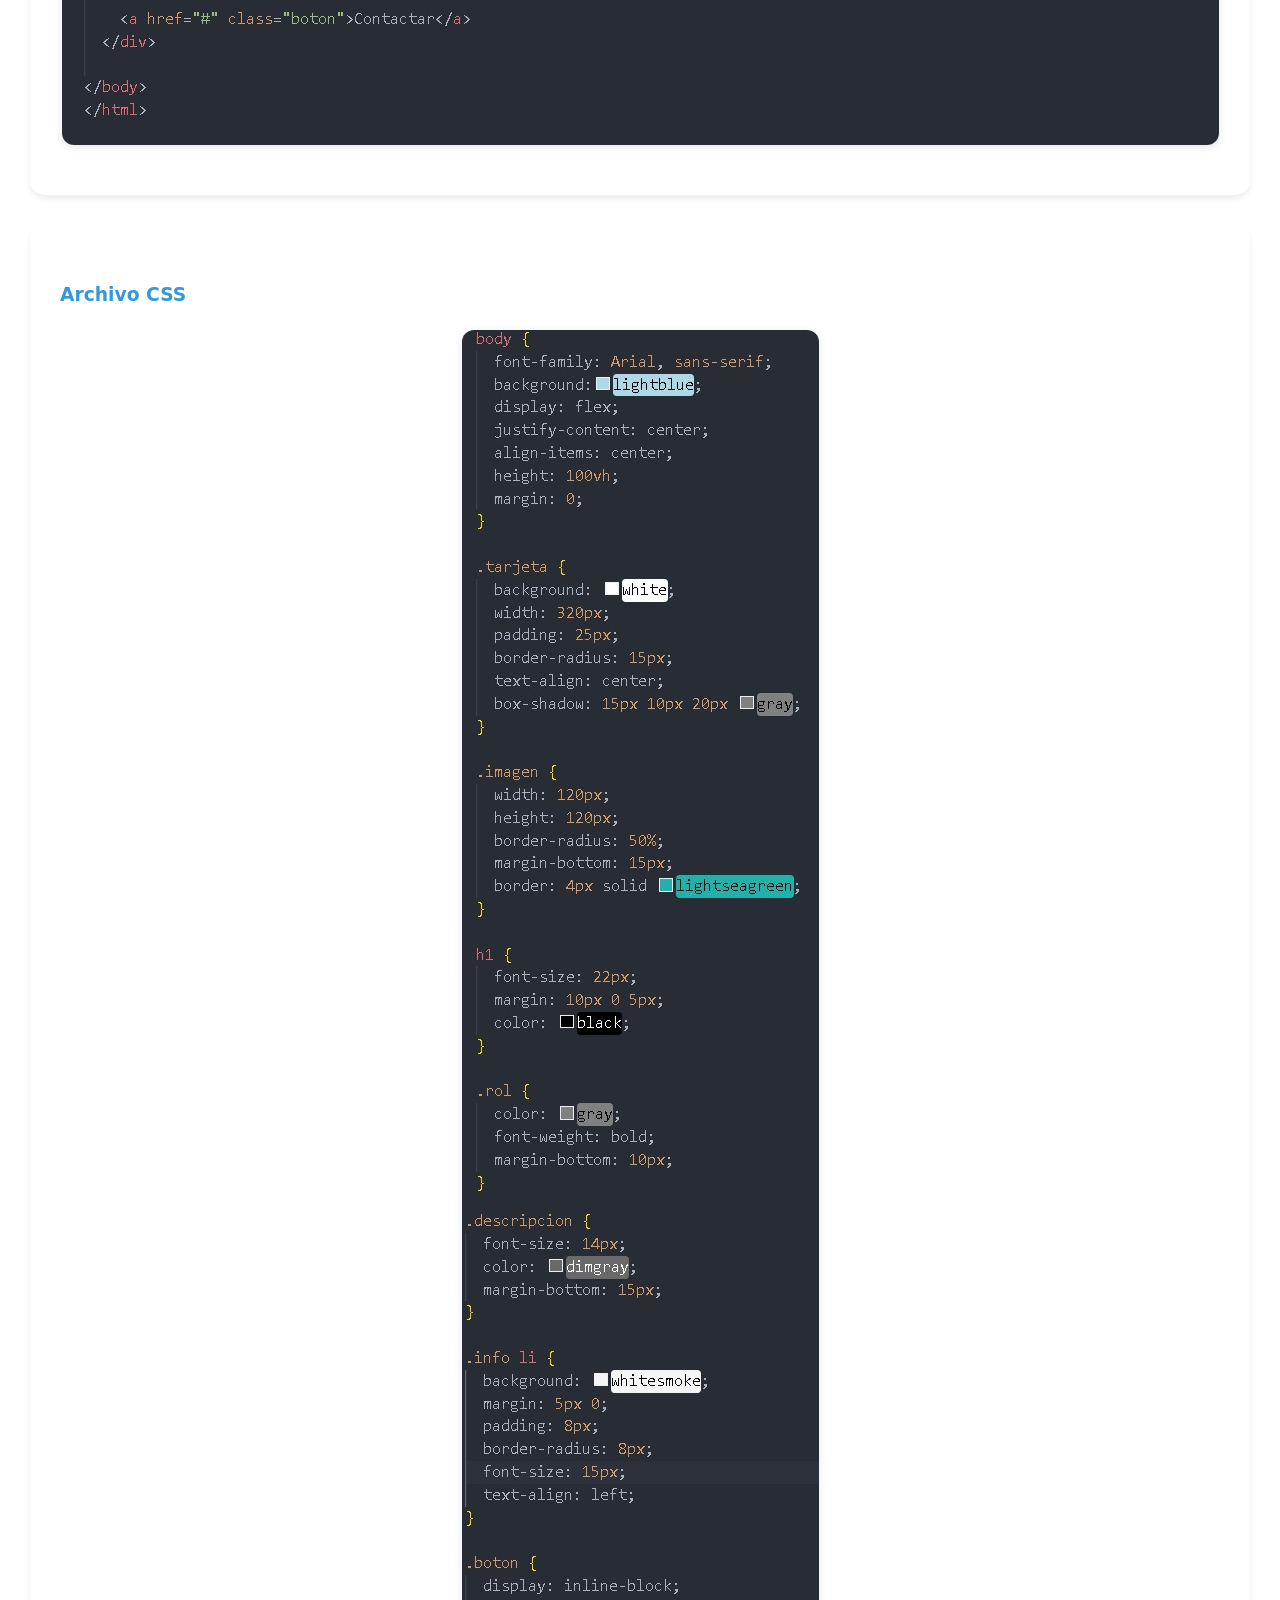
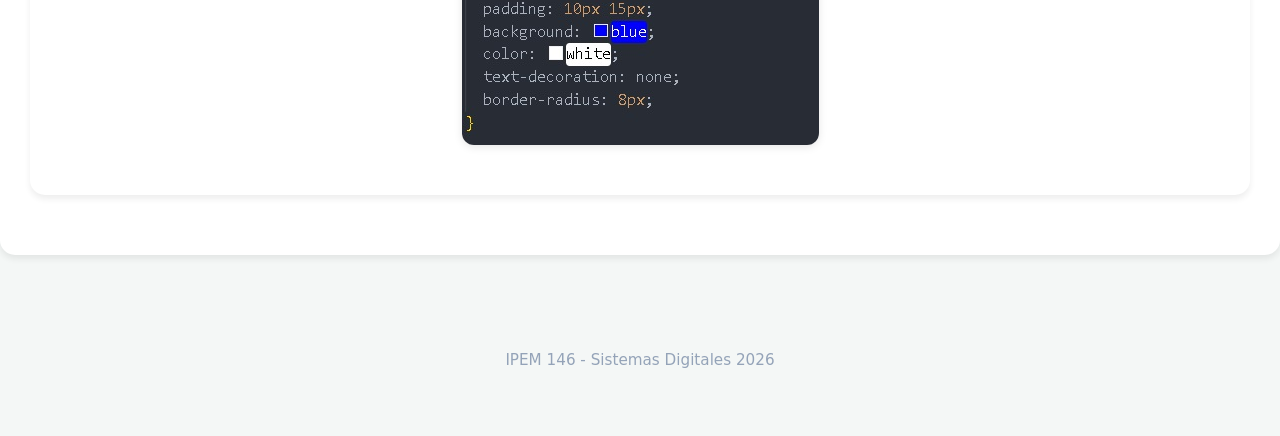
==== commit 8cdb8936: "Add files via upload" ====
--- a/index.html
+++ b/index.html
@@ -7,6 +7,9 @@
     <meta name="viewport" content="width=device-width, initial-scale=1.0" />
     <title>Sistemas Digitales - Resumen Clase 1</title>
     <style>
+      a{
+        font-size: 25px;
+      }
       /* Estilos optimizados para modernizar el diseño */
       :root {
         --primary: #2c3e50;
@@ -218,394 +221,14 @@
       <p>Prof. J. Pantaleo</p>
     </header>
 
-    <div class="contenedor">
-      <section>
-        <h2>Sistema</h2>
-        <p>
-          El concepto de sistema se refiere a un conjunto de elementos que están
-          relacionados entre sí y trabajan juntos para cumplir una función o
-          alcanzar un objetivo.
-        </p>
-      </section>
-
-      <section>
-        <h2>Sistema Digital</h2>
-        <p>
-          Un sistema digital es un conjunto de dispositivos electrónicos que
-          procesan, almacenan o transmiten información usando señales digitales
-          representadas por <b>0 y 1</b>.
-        </p>
-
-        <h3>Características principales</h3>
-        <ul>
-          <li>• Utiliza señales binarias (0 y 1).</li>
-          <li>• La información se procesa mediante circuitos lógicos.</li>
-          <li>
-            • Es más preciso y resistente al ruido que los sistemas analógicos.
-          </li>
-        </ul>
-
-        <h3>Componentes básicos</h3>
-        <ul>
-          <li><b>Entradas:</b> reciben datos (teclado, sensores).</li>
-          <li><b>Procesamiento:</b> puertas lógicas y circuitos digitales.</li>
-          <li>
-            <b>Salidas:</b> muestran o envían el resultado (pantalla,
-            impresora).
-          </li>
-        </ul>
-
-        <h3>Ejemplos</h3>
-        <ul>
-          <li>• Computadoras</li>
-          <li>• Teléfonos celulares</li>
-          <li>• Calculadoras</li>
-          <li>• Relojes digitales</li>
-          <li>• Consolas de videojuegos</li>
-        </ul>
-
-        <div class="resumen">
-          ✔ Un sistema digital trabaja con información en forma de bits (0 y 1).
-        </div>
-      </section>
-
-      <section>
-        <h2>Sistema Analógico</h2>
-        <p>
-          Un sistema analógico representa y procesa información mediante señales
-          continuas.
-        </p>
-
-        <h3>Características</h3>
-        <ul>
-          <li>• Utiliza señales continuas.</li>
-          <li>• Los valores cambian de forma progresiva.</li>
-          <li>• Es más sensible al ruido.</li>
-        </ul>
-
-        <h3>Ejemplos</h3>
-        <ul>
-          <li>• Reloj con agujas</li>
-          <li>• Radio analógica</li>
-          <li>• Termómetro de mercurio</li>
-        </ul>
-
-        <div class="resumen">✔ Un sistema analógico usa señales continuas.</div>
-      </section>
-
-      <section>
-        <h2>BIT</h2>
-        <p>
-          Un bit (binary digit) es la unidad más pequeña de información en
-          informática.
-        </p>
-
-        <h3>Características</h3>
-        <ul>
-          <li>• Solo puede tener dos valores: 0 o 1.</li>
-          <li>• Representa estados como encendido/apagado.</li>
-        </ul>
-
-        <h3>Relación con otras unidades</h3>
-        <ul>
-          <li>• 8 bits = 1 byte</li>
-          <li>• Los bytes representan letras, números y símbolos.</li>
-        </ul>
-
-        <div class="resumen">
-          ✔ Un bit es la unidad básica de información digital.
-        </div>
-      </section>
-
-      <section>
-        <h2>Sistema Binario</h2>
-        <p>El sistema binario utiliza solo dos números: <b>0 y 1</b>.</p>
-
-        <h3>Características</h3>
-        <ul>
-          <li>• Su base es 2.</li>
-          <li>• Cada posición representa una potencia de 2.</li>
-          <li>• Es el sistema utilizado por las computadoras.</li>
-        </ul>
-
-        <div class="ejemplo">Ejemplo: 1011 = 8 + 0 + 2 + 1 = 11</div>
-      </section>
-
-      <section>
-        <h2>Conversiones</h2>
-
-        <h3>Decimal → Binario</h3>
-        <p>Dividir entre 2 y tomar los restos.</p>
-        <img
-          class="dec_bin"
-          src="dec a bin.jpg"
-          alt="Gráfico de Decimal a Binario"
-        />
-
-        <h3>Binario → Decimal</h3>
-        <p>Sumar potencias de 2 según cada bit.</p>
-        <img
-          class="dec_bin"
-          src="bin a dec.jpg"
-          alt="Gráfico de Binario a Decimal"
-        />
-
-        <h2>Conversión Automática</h2>
-        <p>
-          Para convertir números entre sistemas numéricos también se puede usar
-          una calculadora en modo programador o herramientas online.
-        </p>
-        <p>
-          Calculadora online:
-          <a
-            href="https://www.unitjuggler.com/numbersystems-convertir-decimal-a-binary.html?val=0"
-            target="_blank"
-          >
-            Convertidor Decimal a Binario
-          </a>
-        </p>
-      </section>
-
-      <section>
-        <h2>Tabla Ascii</h2>
-        <img class="ascii" src="ascii.jpg" alt="Tabla ASCII completa" />
-      </section>
-
-      <section>
-        <h2>🧠 Ejercicios</h2>
-        <div class="columnas">
-          <div class="columna">
-            <h3>🔤 ASCII</h3>
-            <h4>🔢 Número → carácter</h4>
-            <ol>
-              <li>65 = ______</li>
-              <li>97 = ______</li>
-              <li>48 = ______</li>
-              <li>64 = ______</li>
-            </ol>
-            <h4>🔐 Decodificar</h4>
-            <ol>
-              <li>72 79 76 65 = ______</li>
-              <li>80 67 = ______</li>
-            </ol>
-          </div>
-
-          <div class="columna">
-            <h3>🔢 Sistemas Numéricos</h3>
-            <h4>🔢 Binario → Decimal</h4>
-            <ol>
-              <li>101₂ = ______</li>
-              <li>1101₂ = ______</li>
-              <li>1111₂ = ______</li>
-            </ol>
-            <h4>🔄 Decimal → Binario</h4>
-            <ol>
-              <li>5₁₀ = ______</li>
-              <li>10₁₀ = ______</li>
-              <li>18₁₀ = ______</li>
-            </ol>
-          </div>
-        </div>
-
-        <div class="ejemplo" style="margin-top: 20px">
-          <h2>Descubrí el mensaje secreto</h2>
-          <p>
-            Convierte los números binarios a decimal, busca en la tabla y arma
-            la frase:
-          </p>
-          <code
-            >01000101 01010011 00100000 01010101 01001110 00100000 01001010
-            01010101 01000101 01000111 01001111 00100000 01000100 01000101
-            00100000 01001100 01000001 01000000 01010000 01010010 01001111
-            01000111 01010010 01000001 01001101 01000001 01000011 01001001
-            01001111 01001110 00100000 01001100 01000001 00100000 01010100
-            01000101 01000011 01001110 01001111 01001100 01001111 01000111
-            01001001 01000001 00100000 01000101 01010011 00100000 01000110
-            01010101 01010100 01010101 01010010 01001111</code
-          >
-        </div>
-      </section>
-
-      <section id="hard">
-        <h2>Hardware</h2>
-        <p class="tip">
-          El hardware se refiere a todas las partes físicas de una
-          computadora... componentes tangibles que puedes ver y tocar.
-        </p>
-
-        <h2>Componentes de PC</h2>
-        <h3>1. Procesador (CPU)</h3>
-        <p><b>Función:</b> Ejecuta instrucciones y controla el PC.</p>
-        <ul>
-          <li>• <b>Núcleos:</b> Más núcleos = mejor multitarea.</li>
-          <li>• <b>Frecuencia (GHz):</b> Velocidad de operación.</li>
-        </ul>
-
-        <h3>2. Placa base (Motherboard)</h3>
-        <p>Une todos los componentes y permite la comunicación entre ellos.</p>
-
-        <h3>3. Memoria RAM</h3>
-        <p>Almacena temporalmente datos para uso rápido de la CPU.</p>
-
-        <h3>4. Almacenamiento</h3>
-        <ul>
-          <li>• <b>HDD:</b> Económico, gran capacidad, lento.</li>
-          <li>• <b>SSD:</b> Muy rápido, carga veloz de programas.</li>
-        </ul>
-
-        <div class="tip">
-          <b>Recomendación:</b> Usar SSD para el sistema y HDD para archivos
-          grandes.
-        </div>
-
-        <h3>5. Tarjeta gráfica (GPU)</h3>
-        <p>Procesa gráficos y video. Vital para juegos y diseño.</p>
-
-        <a
-          href="https://mega.nz/file/IpknEZiS#4A_Gju3PnrC1lvkh_F_2uUQYqfv6kUJvDspD81G3IQU"
-          >Simulador de Ensamble PC</a
-        >
-      </section>
-
-      <section>
-        <h1>🧠 Actividad Práctica</h1>
-        <div class="container">
-          <h3>Parte 2: Verdadero o Falso</h3>
-          <ul>
-            <li>⬜ Un SSD es más lento que un HDD.</li>
-            <li>⬜ La RAM almacena datos de forma permanente.</li>
-            <li>⬜ La GPU es importante para videojuegos.</li>
-          </ul>
-        </div>
-
-        <div class="container">
-          <h3>Parte 3: Relacionar conceptos</h3>
-          <table>
-            <tr>
-              <th>Componente</th>
-              <th>Función</th>
-            </tr>
-            <tr>
-              <td>CPU</td>
-              <td>....................................</td>
-            </tr>
-            <tr>
-              <td>RAM</td>
-              <td>....................................</td>
-            </tr>
-            <tr>
-              <td>SSD</td>
-              <td>....................................</td>
-            </tr>
-          </table>
-        </div>
-      </section>
-
-      <section>
-        <h2>Software: El "Cerebro" Lógico</h2>
-        <p>
-          El software es el conjunto de instrucciones, datos y programas que
-          permiten que el hardware realice tareas específicas. Si el hardware es
-          el cuerpo, el software es la mente.
-        </p>
-
-        <div class="tip">
-          <strong>¿Cómo funciona?</strong> El software traduce nuestras
-          necesidades a un lenguaje que el procesador entiende (binario),
-          pasando por diferentes niveles de abstracción.
-        </div>
-
-        <h3>1. Clasificación Detallada</h3>
-        <div class="columnas">
-          <div class="columna">
-            <h4>Sistemas Operativos</h4>
-            <p>
-              Es el software base. Gestiona los recursos del hardware y permite
-              la interacción con el usuario.
-            </p>
-            <ul>
-              <li>• <b>Ejemplos:</b> Windows, macOS, Linux, Android, iOS.</li>
-            </ul>
-          </div>
-          <div class="columna">
-            <h4>Software de Aplicación</h4>
-            <p>
-              Programas diseñados para realizar tareas específicas para el
-              usuario final.
-            </p>
-            <ul>
-              <li>
-                • <b>Ejemplos:</b> Office, Navegadores, Editores de fotos,
-                Juegos.
-              </li>
-            </ul>
-          </div>
-        </div>
-
-        <h3>2. Software de Programación</h3>
-        <p>
-          Son las herramientas que usan los desarrolladores para crear otros
-          programas. Incluyen editores de texto, compiladores e intérpretes.
-        </p>
-        <div class="ejemplo">
-          Lógica de programación: Entrada → Algoritmo (Proceso) → Salida
-        </div>
-
-        <h3>3. Licenciamiento: ¿Libre o Propietario?</h3>
-        <table>
-          <tr>
-            <th>Tipo</th>
-            <th>Características</th>
-            <th>Ejemplos</th>
-          </tr>
-          <tr>
-            <td><b>Software Libre</b></td>
-            <td>
-              Se puede ver el código, modificarlo y compartirlo libremente.
-            </td>
-            <td>Linux, VLC, LibreOffice.</td>
-          </tr>
-          <tr>
-            <td><b>Software Propietario</b></td>
-            <td>
-              El código es cerrado y pertenece a una empresa; suele requerir
-              pago.
-            </td>
-            <td>Windows, Photoshop, iOS.</td>
-          </tr>
-        </table>
-
-        <h3>4. Firmware: El puente</h3>
-        <p>
-          Es un tipo de software específico que está grabado directamente en los
-          circuitos integrados (hardware). Su función es controlar el
-          funcionamiento del dispositivo a nivel físico.
-          <i>Ejemplo: La BIOS de una computadora.</i>
-        </p>
-
-        <div class="resumen">
-          ✔ Sin software, el hardware es solo metal y plástico sin utilidad. El
-          equilibrio entre ambos define el rendimiento de un sistema.
-        </div>
-      </section>
-Esta es la versión final optimizada de tu guía. He unificado todas las secciones, corregido la anidación de las etiquetas (había secciones dentro de otras) y pulido la semántica para que sea un documento técnico impecable.
-
-HTML
-<!DOCTYPE html>
-<html lang="es">
-<head>
-    <meta charset="UTF-8">
-    <meta name="viewport" content="width=device-width, initial-scale=1.0">
-    <title>Guía Maestra de Visual Studio Code</title>
-</head>
-<body>
 
     <section id="instalacion">
         <header>
             <p><em>Software de Programación: Visual Studio Code</em></p>
             <h1>Guía de Instalación para Windows</h1>
+      
         </header>
-
+        <a href="anteriores.html">🙂‍↔️​Temas Anteriores</a>
         <h2>1. Obtener el archivo</h2>
         <p>
             Entra en la web oficial:
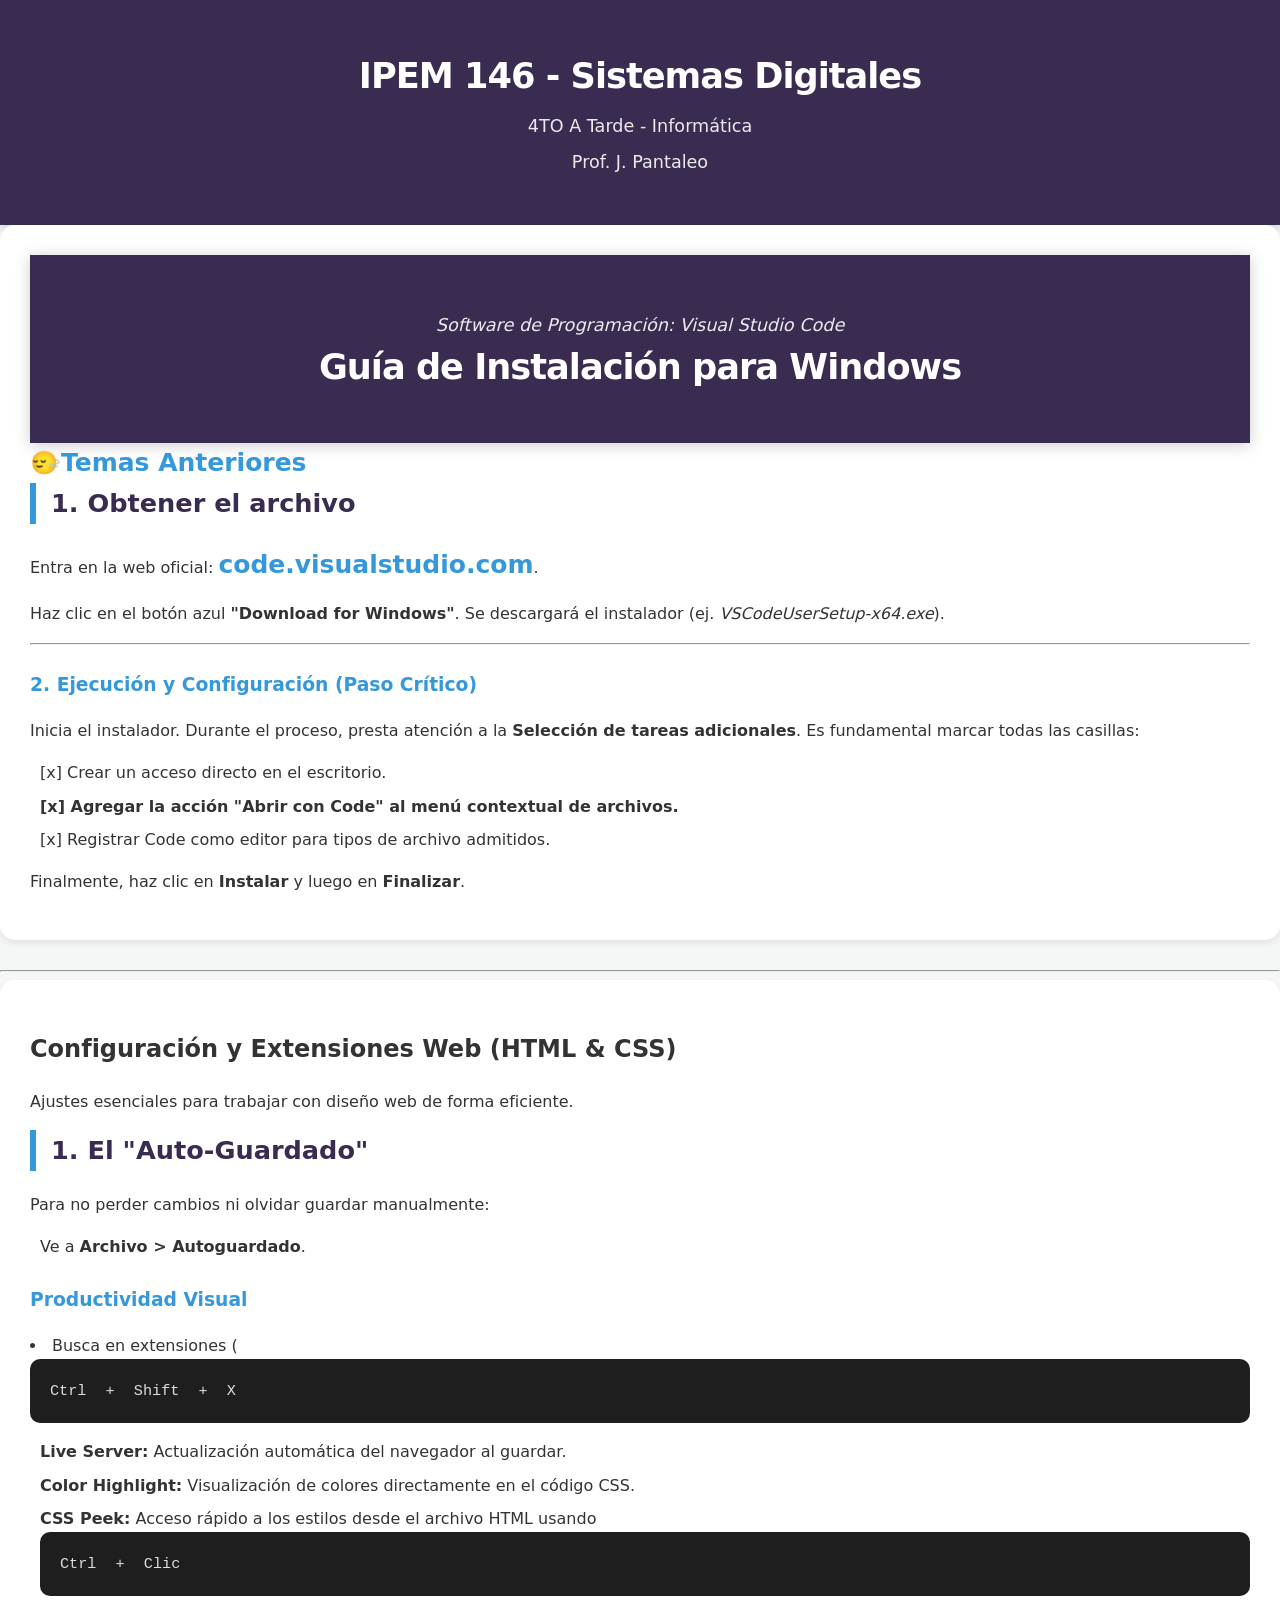
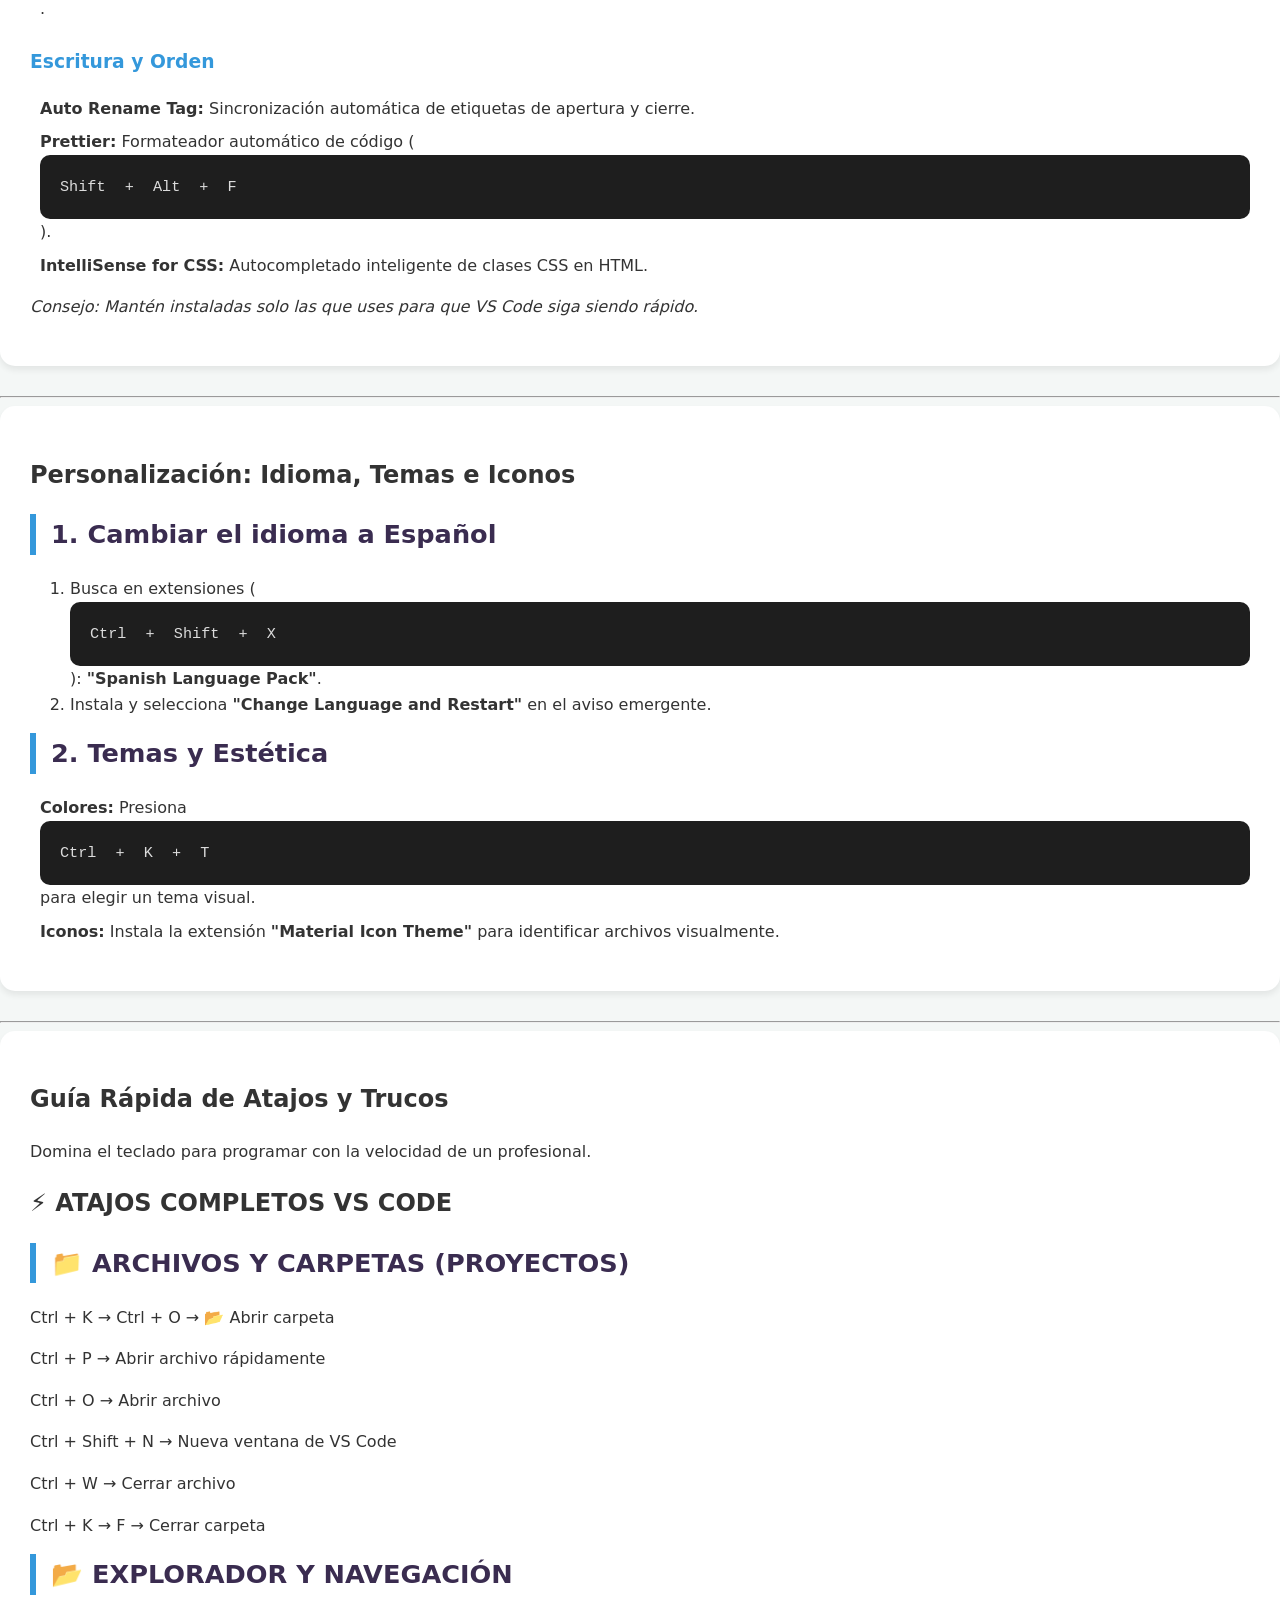
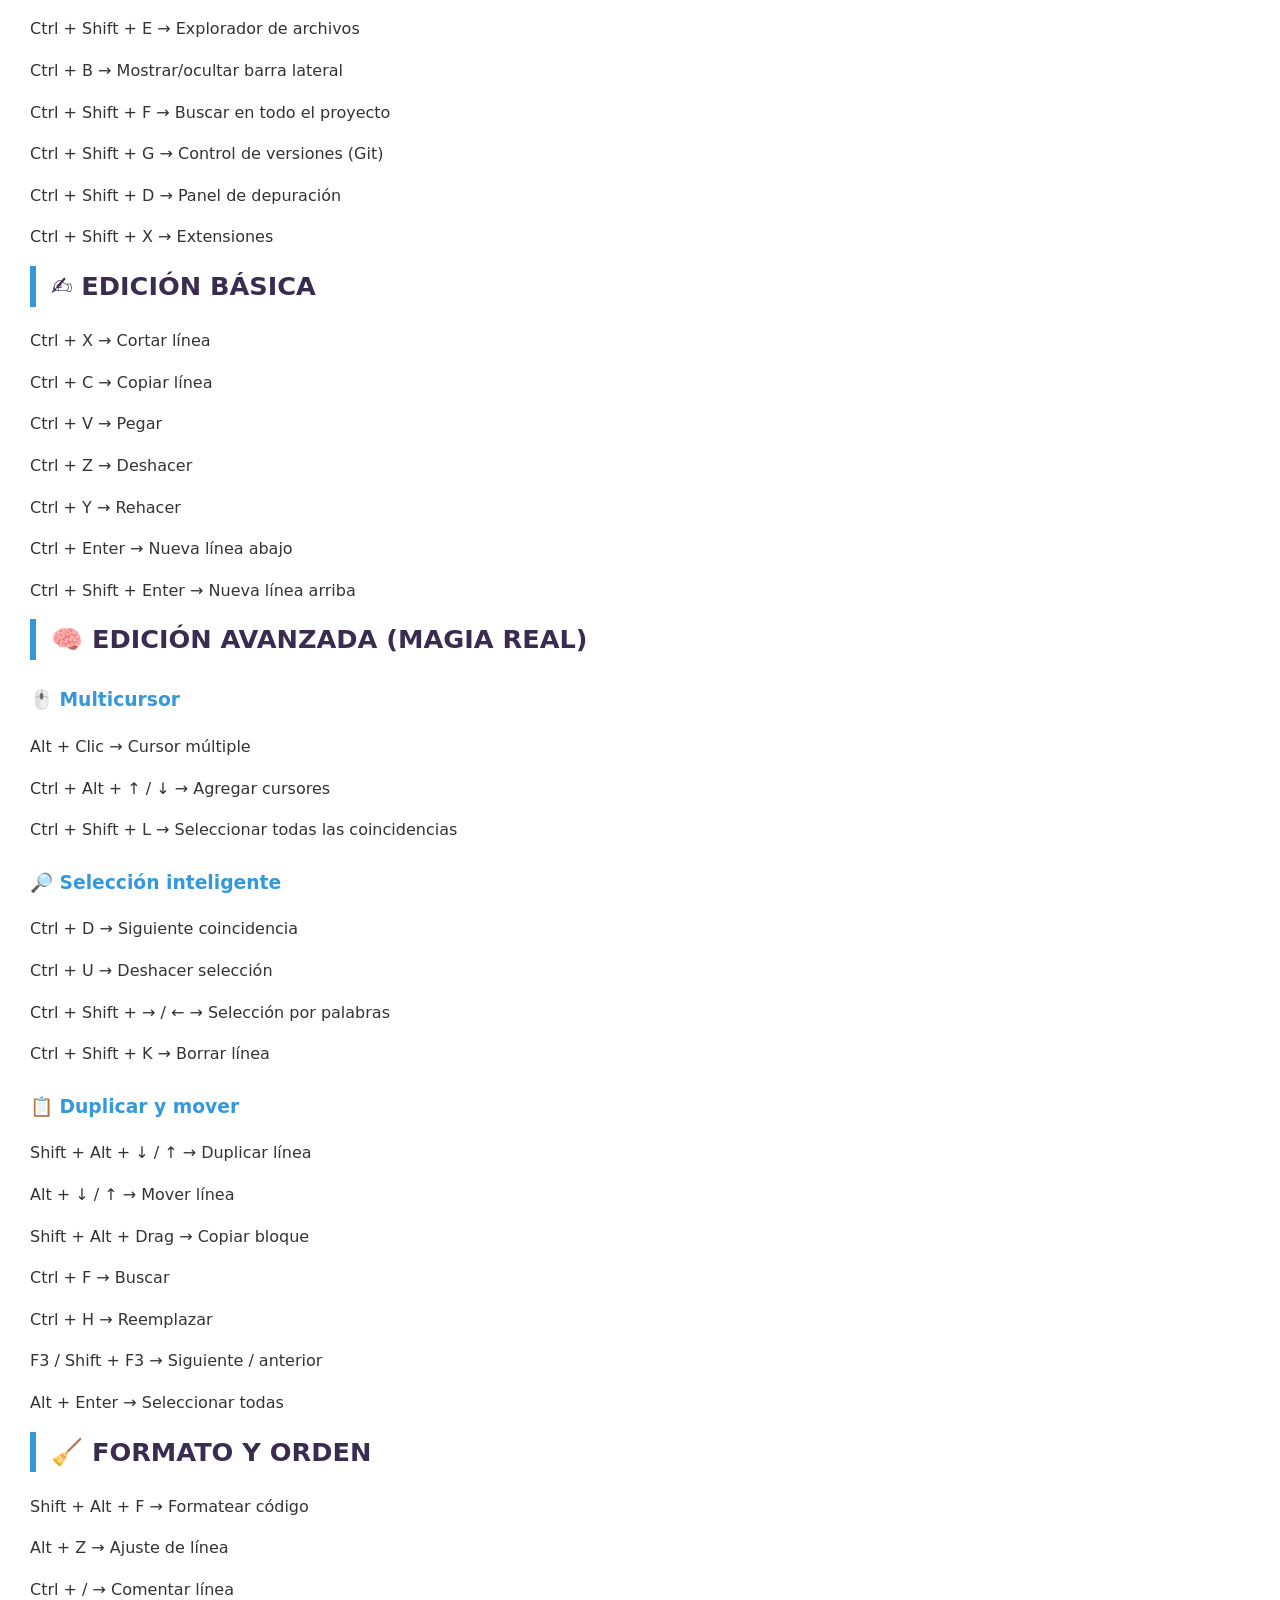
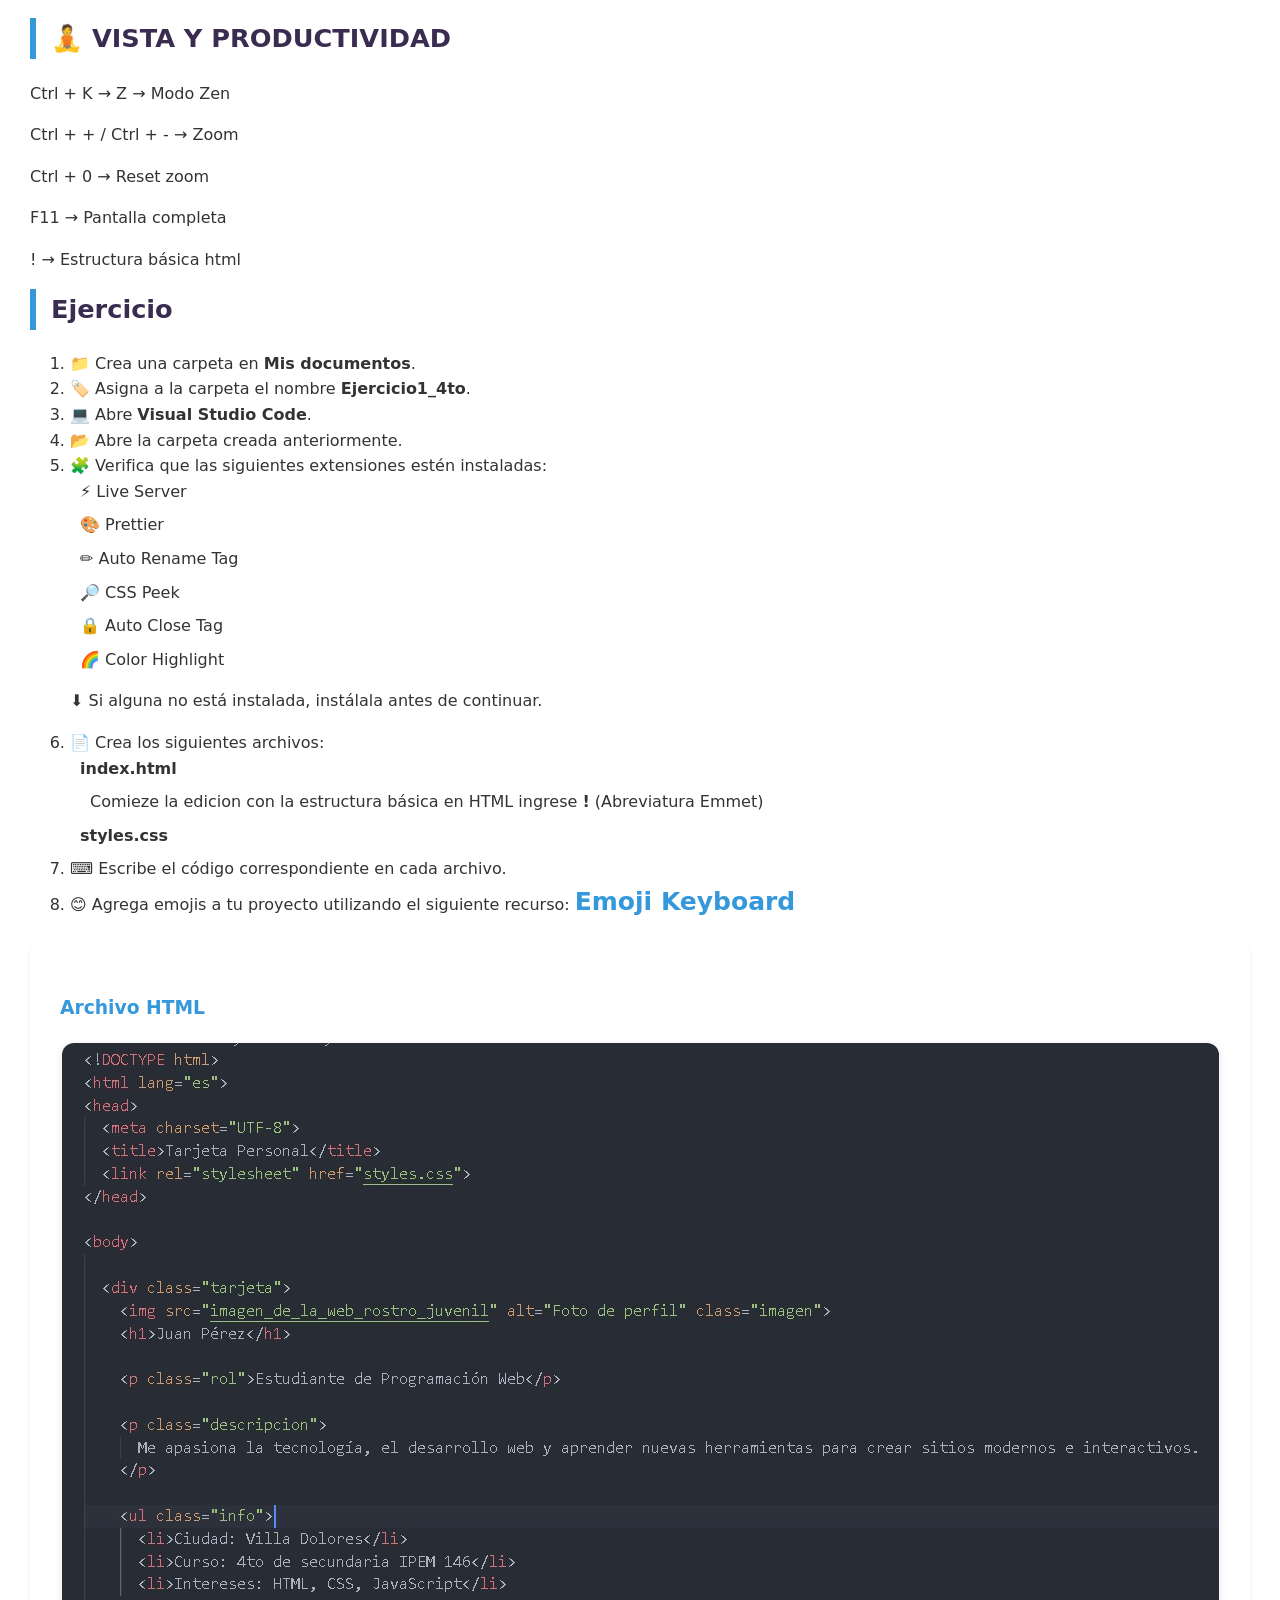
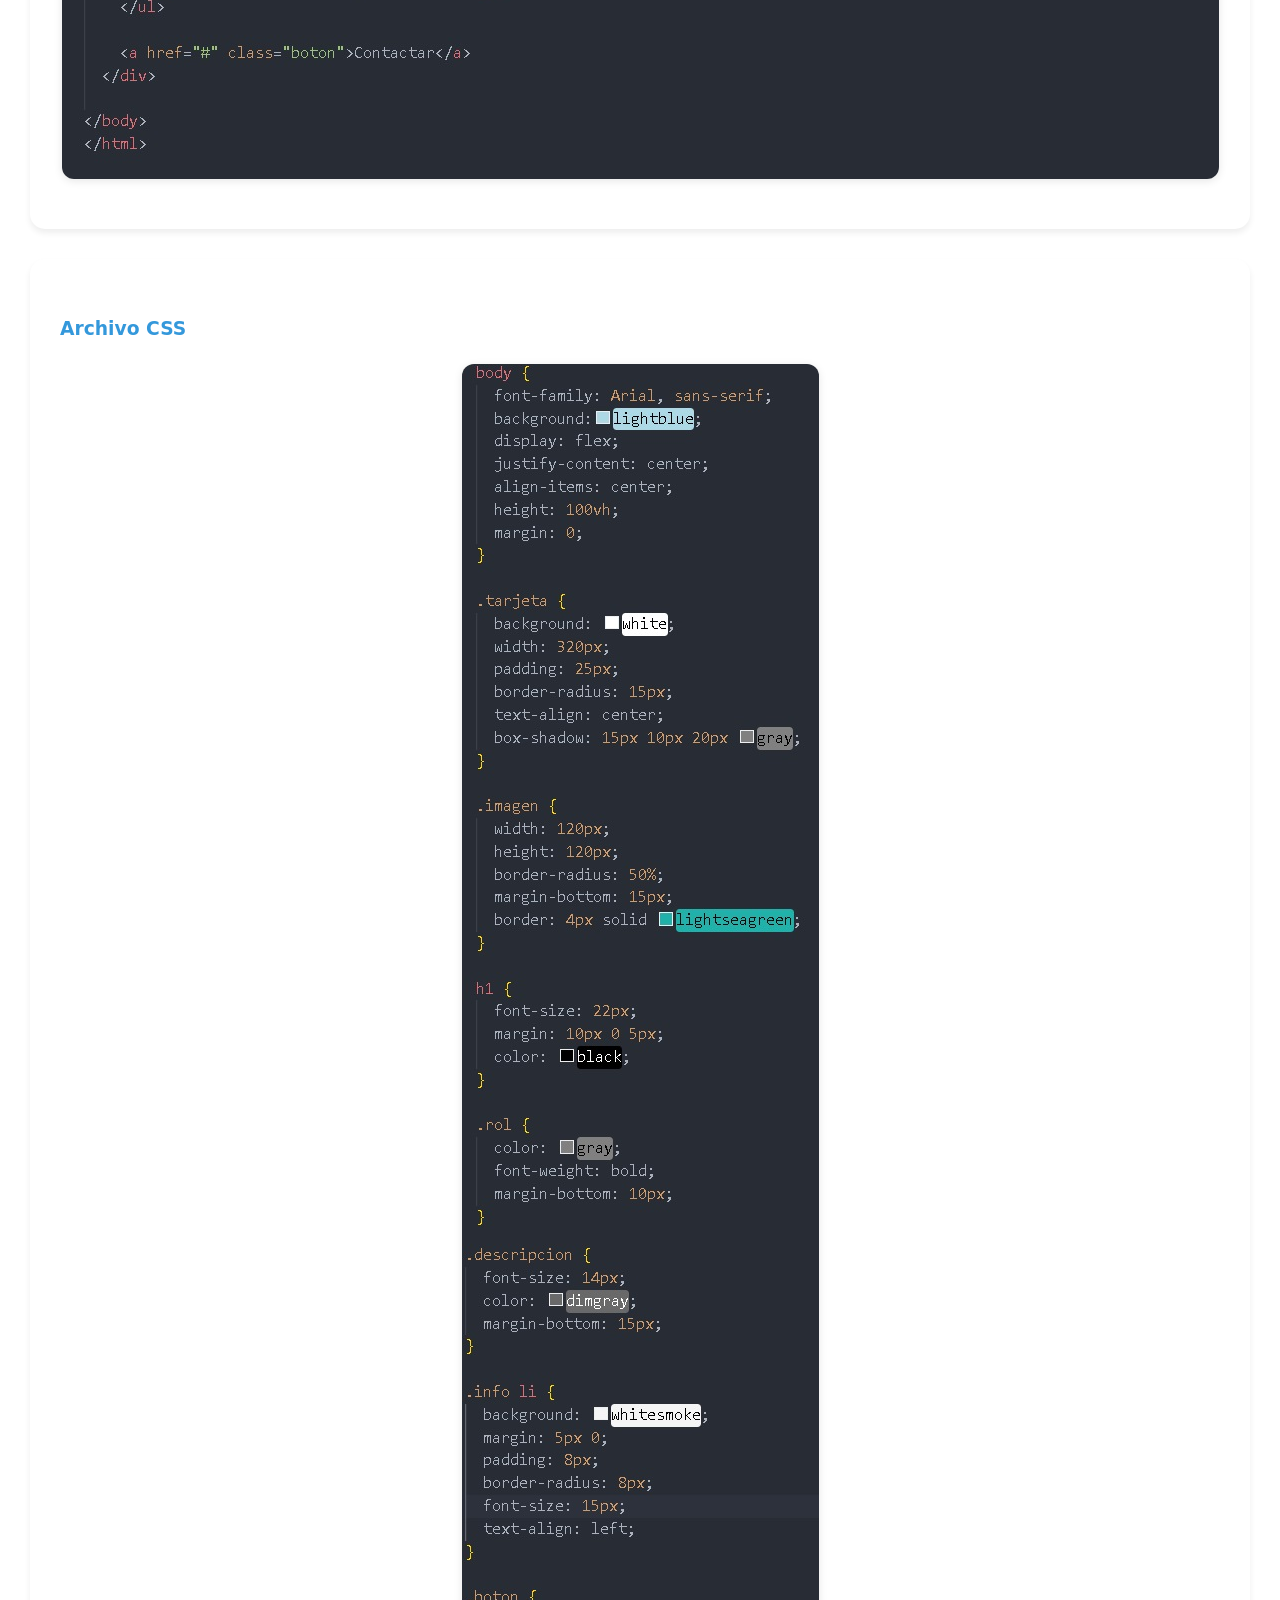
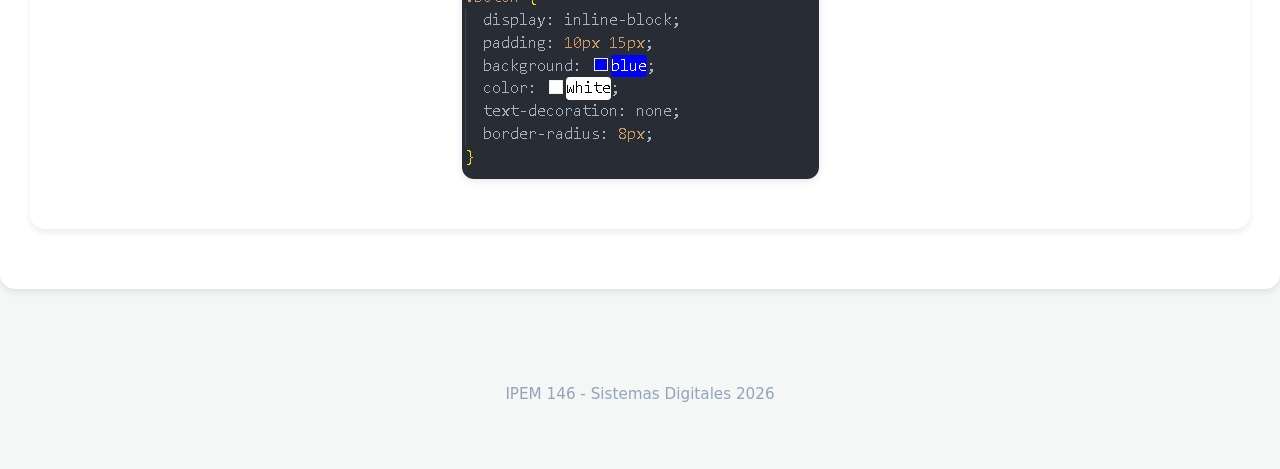
==== commit ec28f43d: "Add files via upload" ====
--- a/index.html
+++ b/index.html
@@ -12,7 +12,7 @@
       }
       /* Estilos optimizados para modernizar el diseño */
       :root {
-        --primary: #2c3e50;
+        --primary: #3a2c50;
         --secondary: #3498db;
         --accent: #e67e22;
         --bg: #f4f7f6;
@@ -429,6 +429,9 @@
     📄 Crea los siguientes archivos:
     <ul>
       <li><strong>index.html</strong></li>
+      <ul>
+        <li>Comieze la edicion con la estructura básica en HTML  ingrese <strong>!</strong> (Abreviatura Emmet)</li>
+      </ul>
       <li><strong>styles.css</strong></li>
     </ul>
   </li>
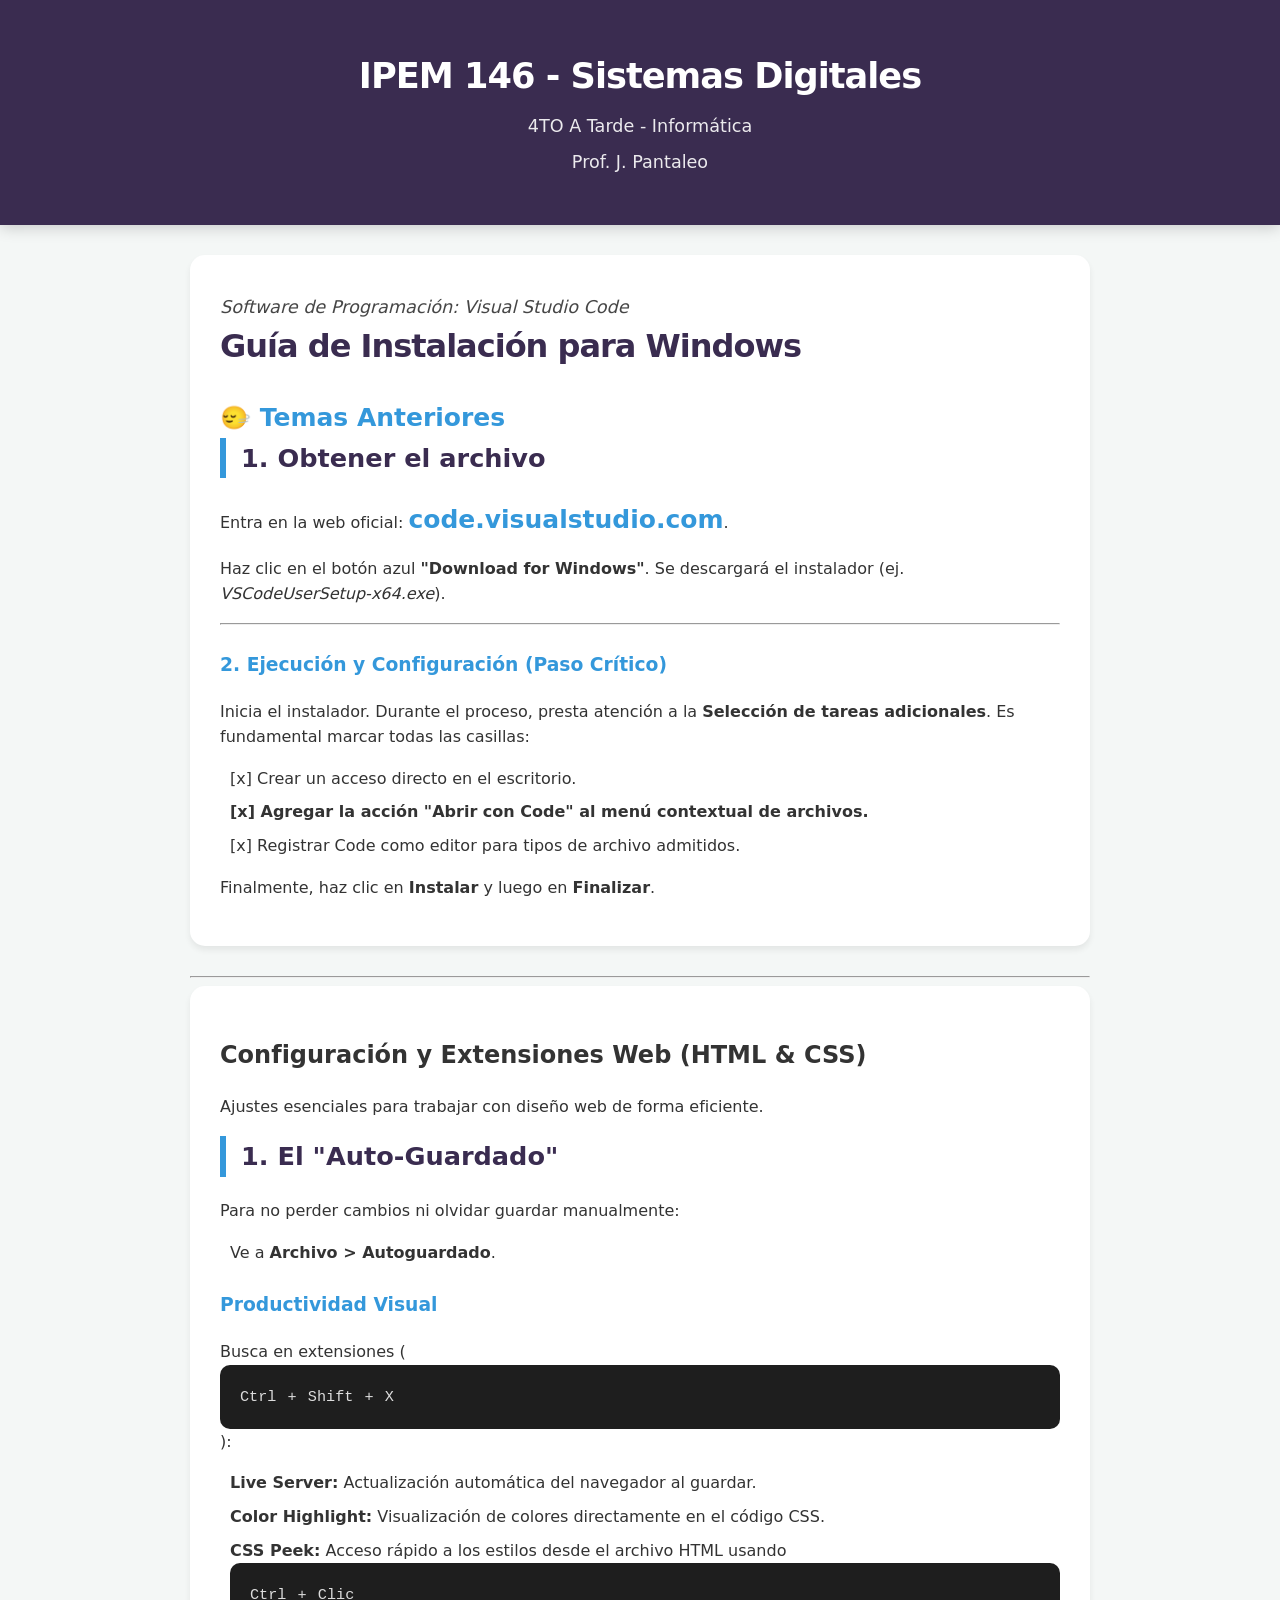
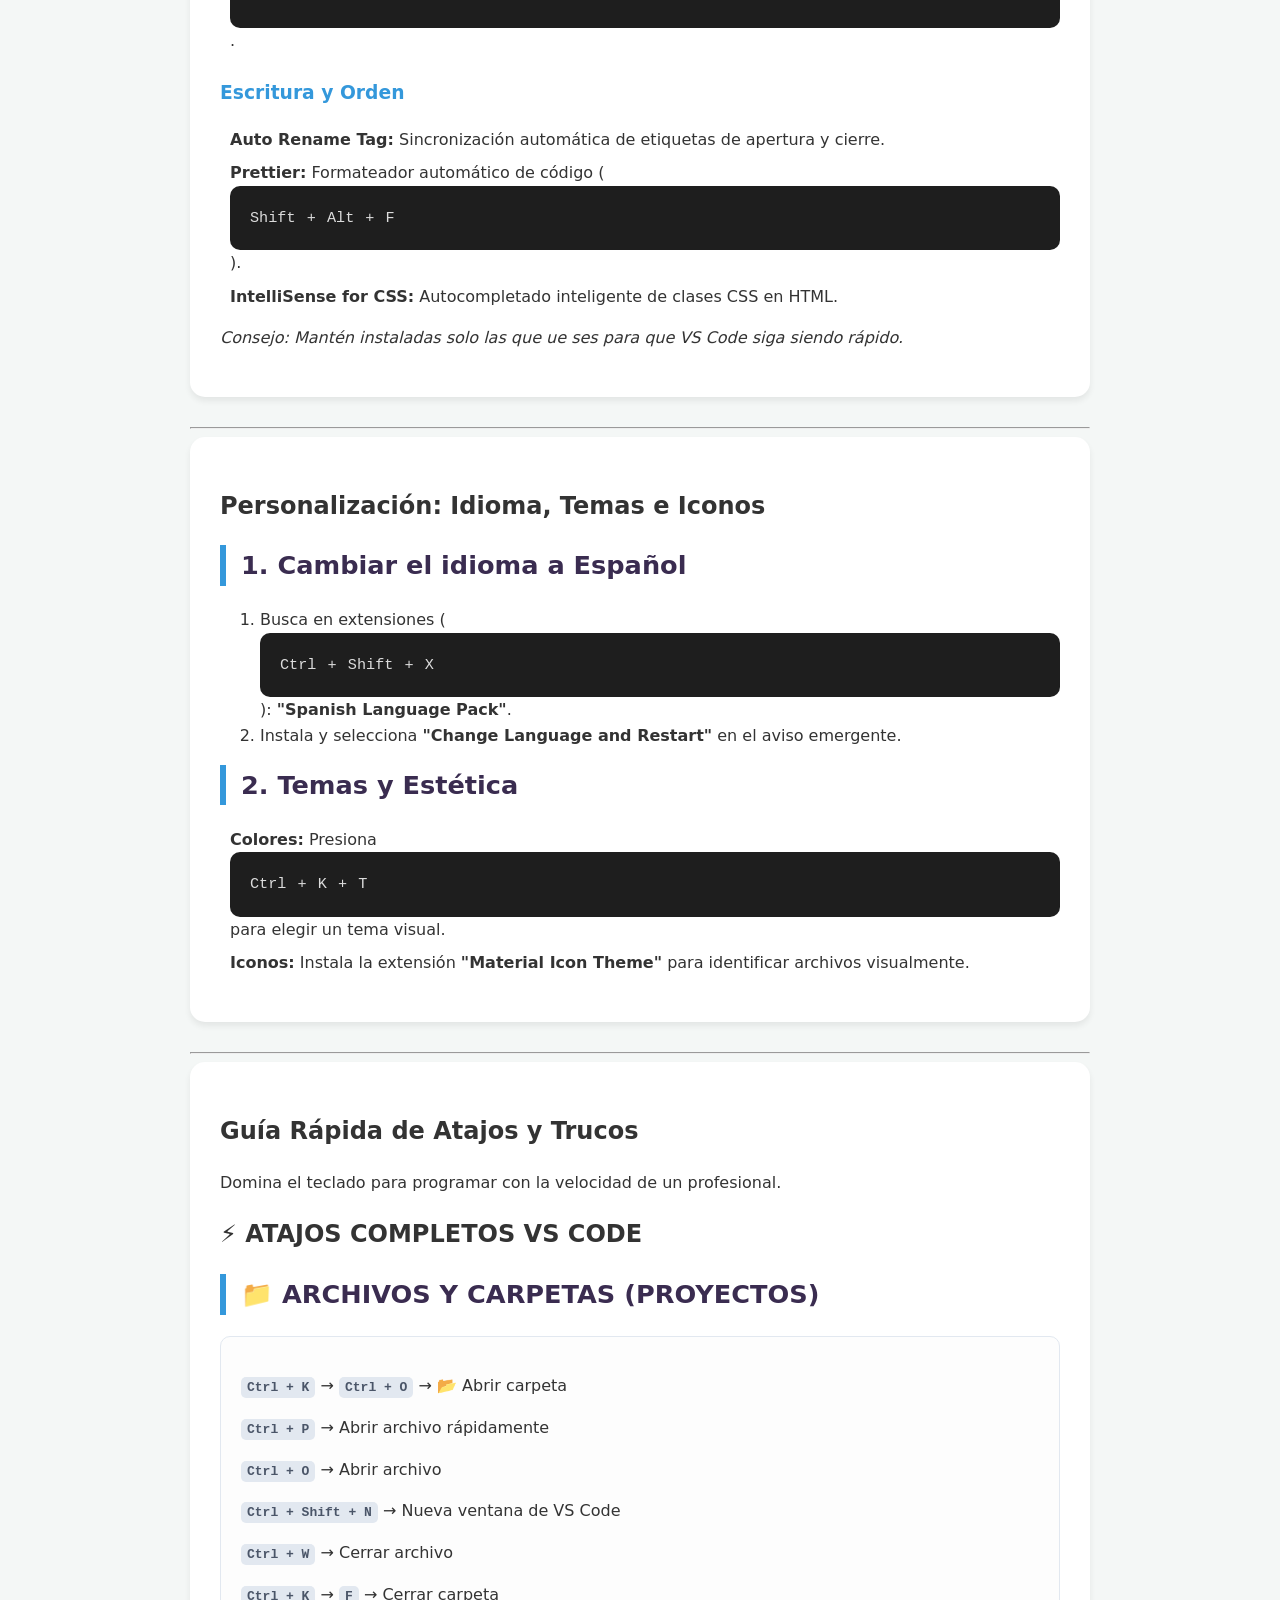
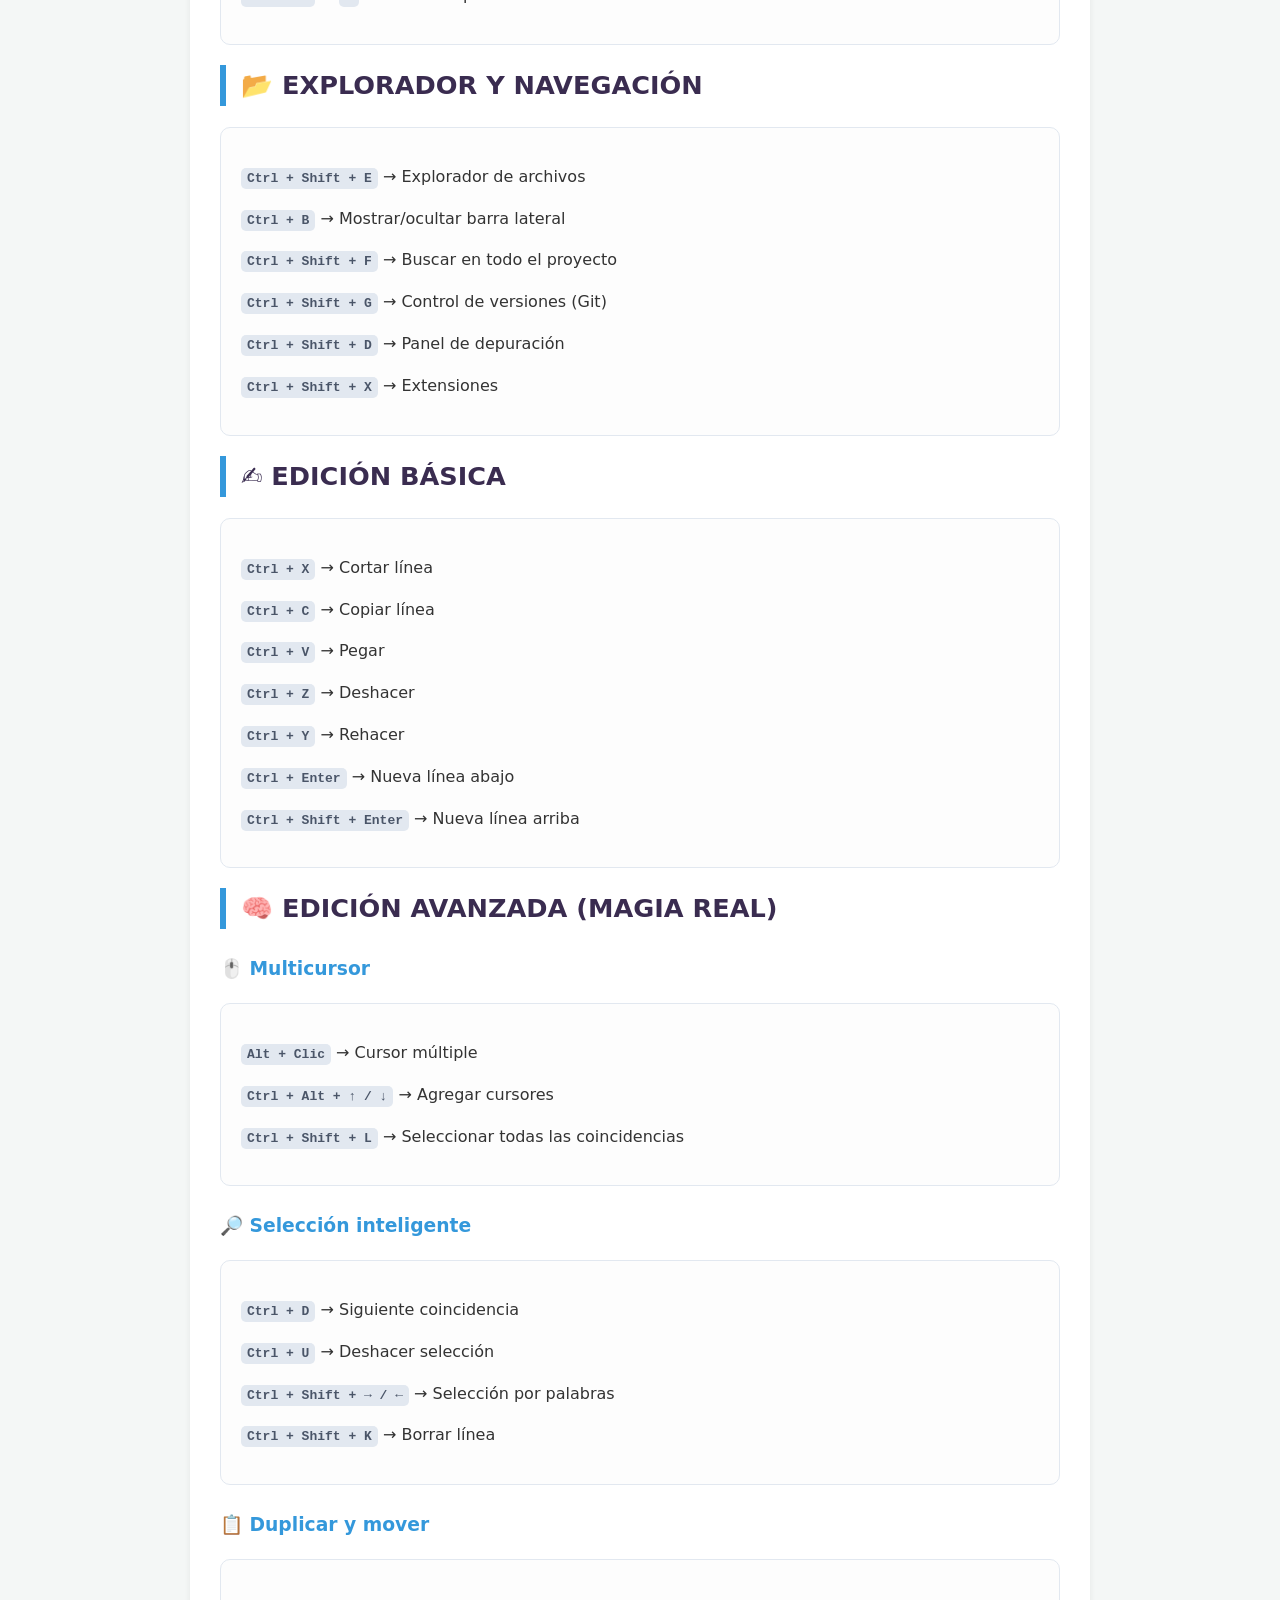
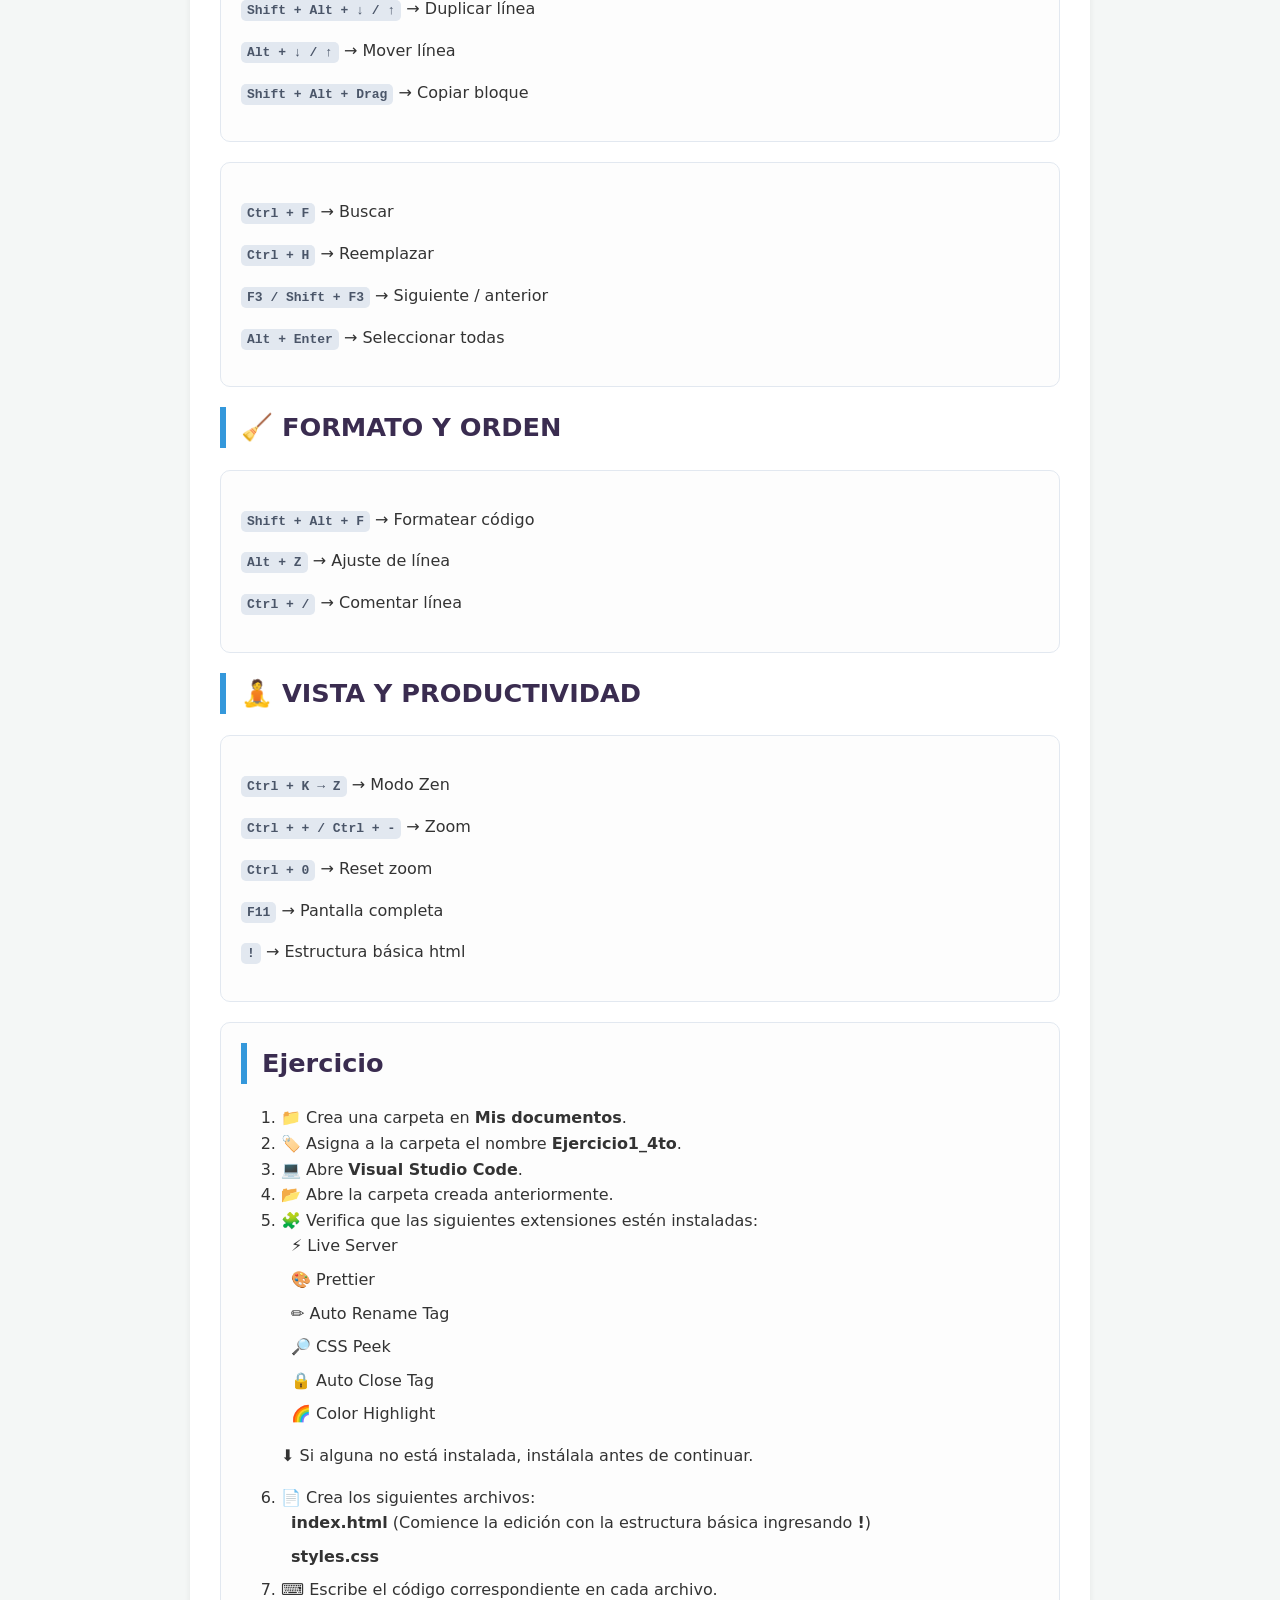
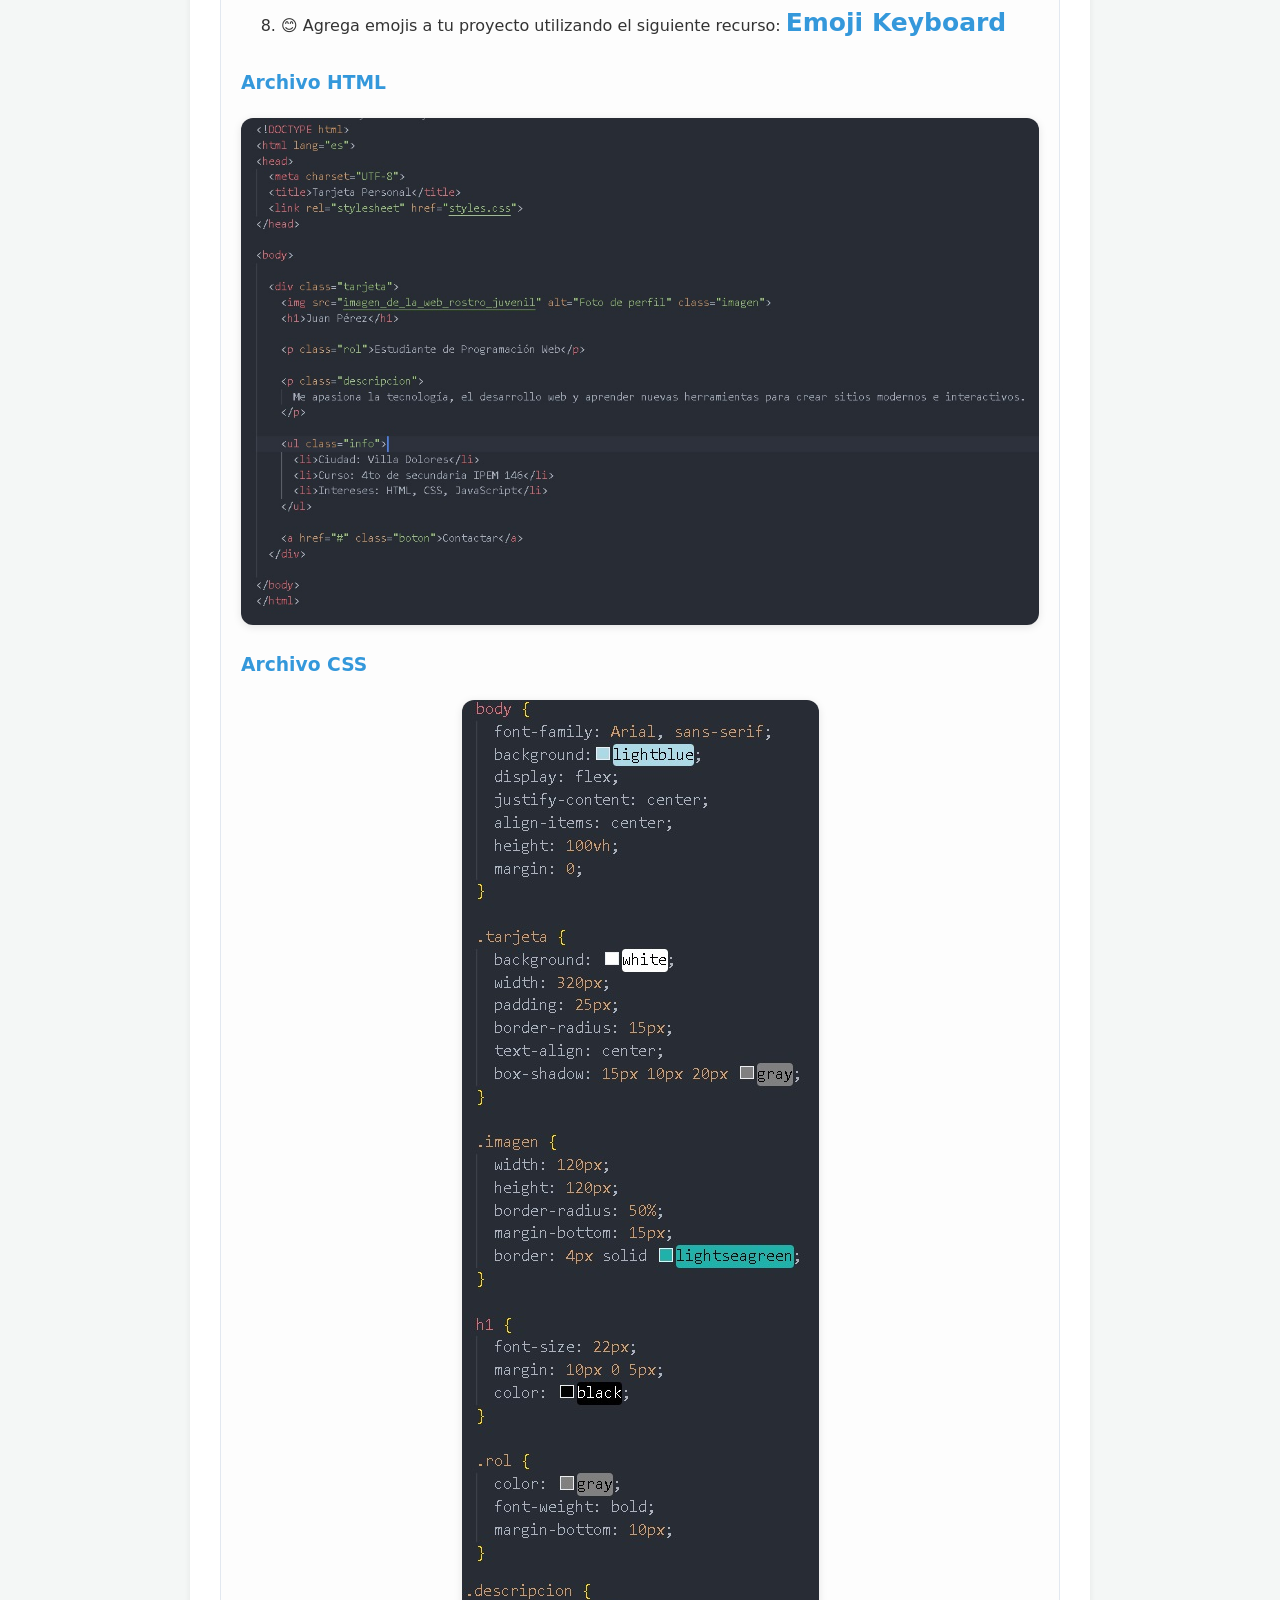
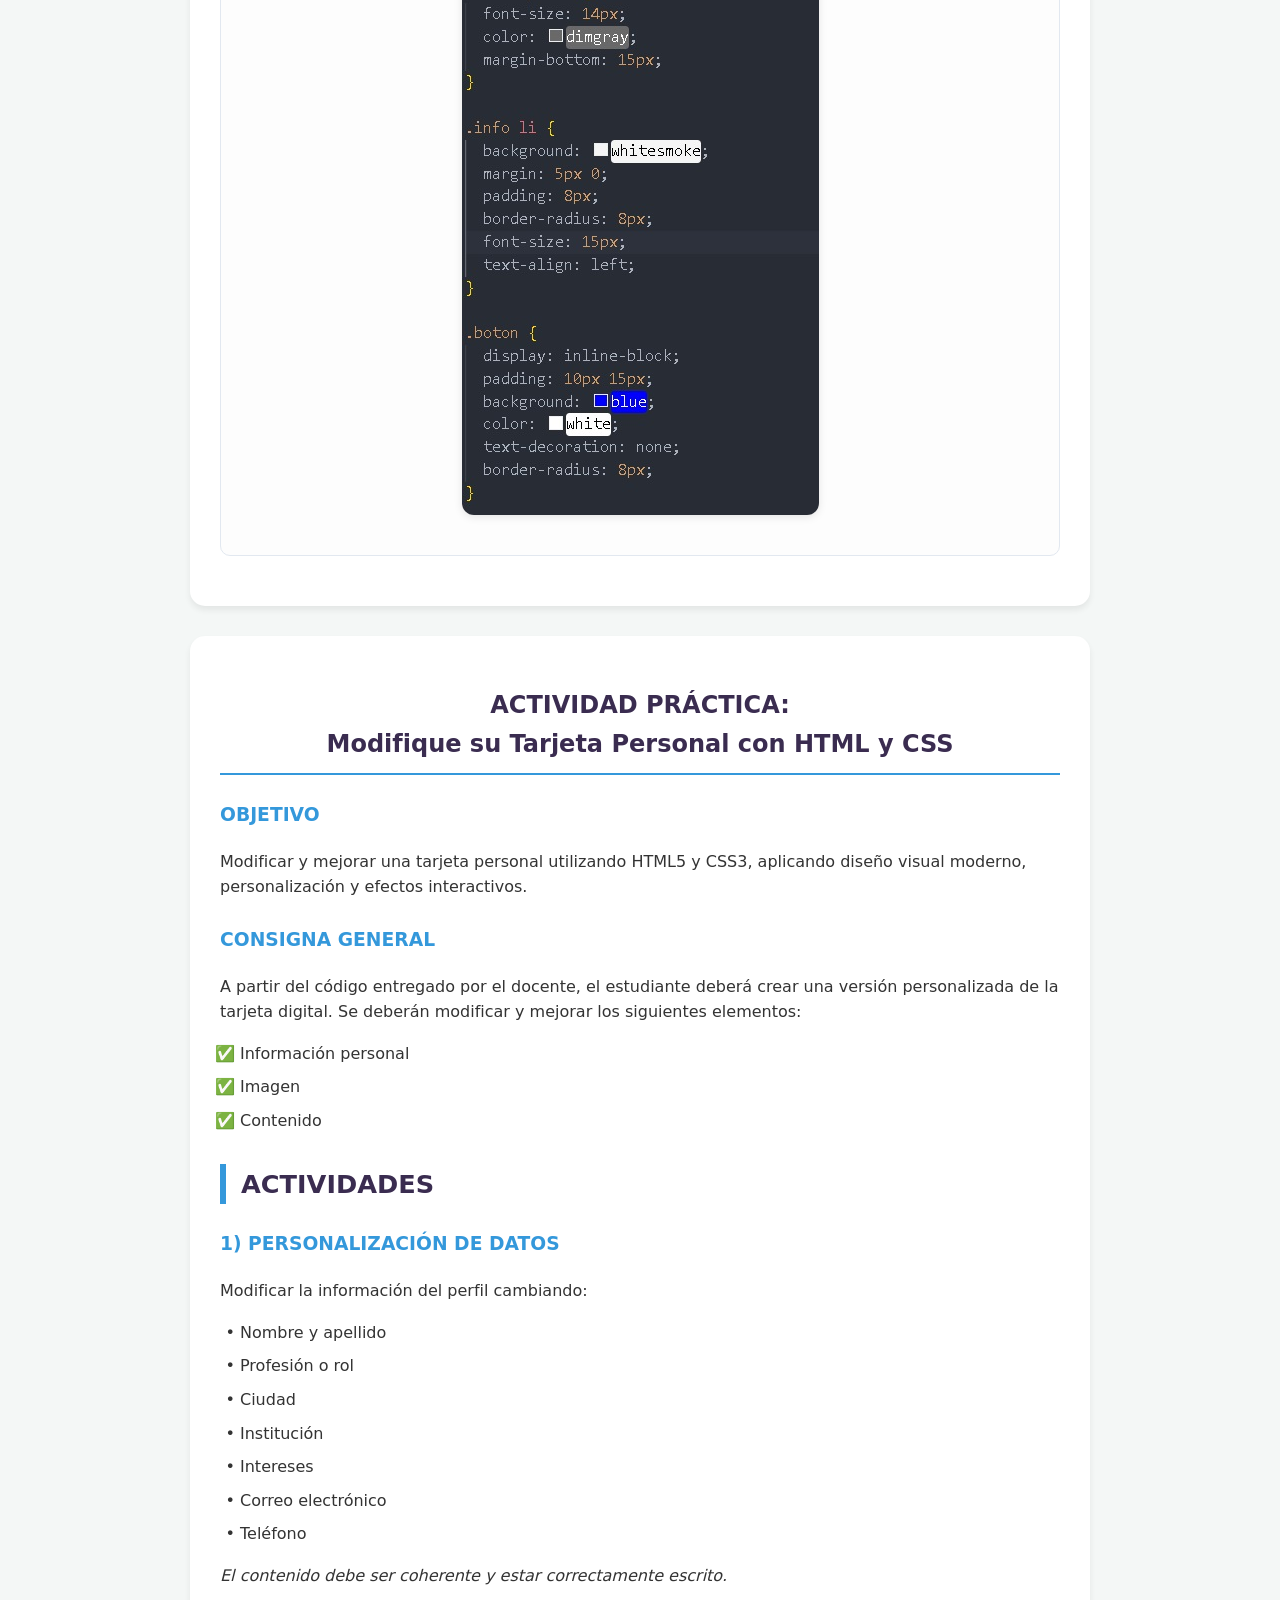
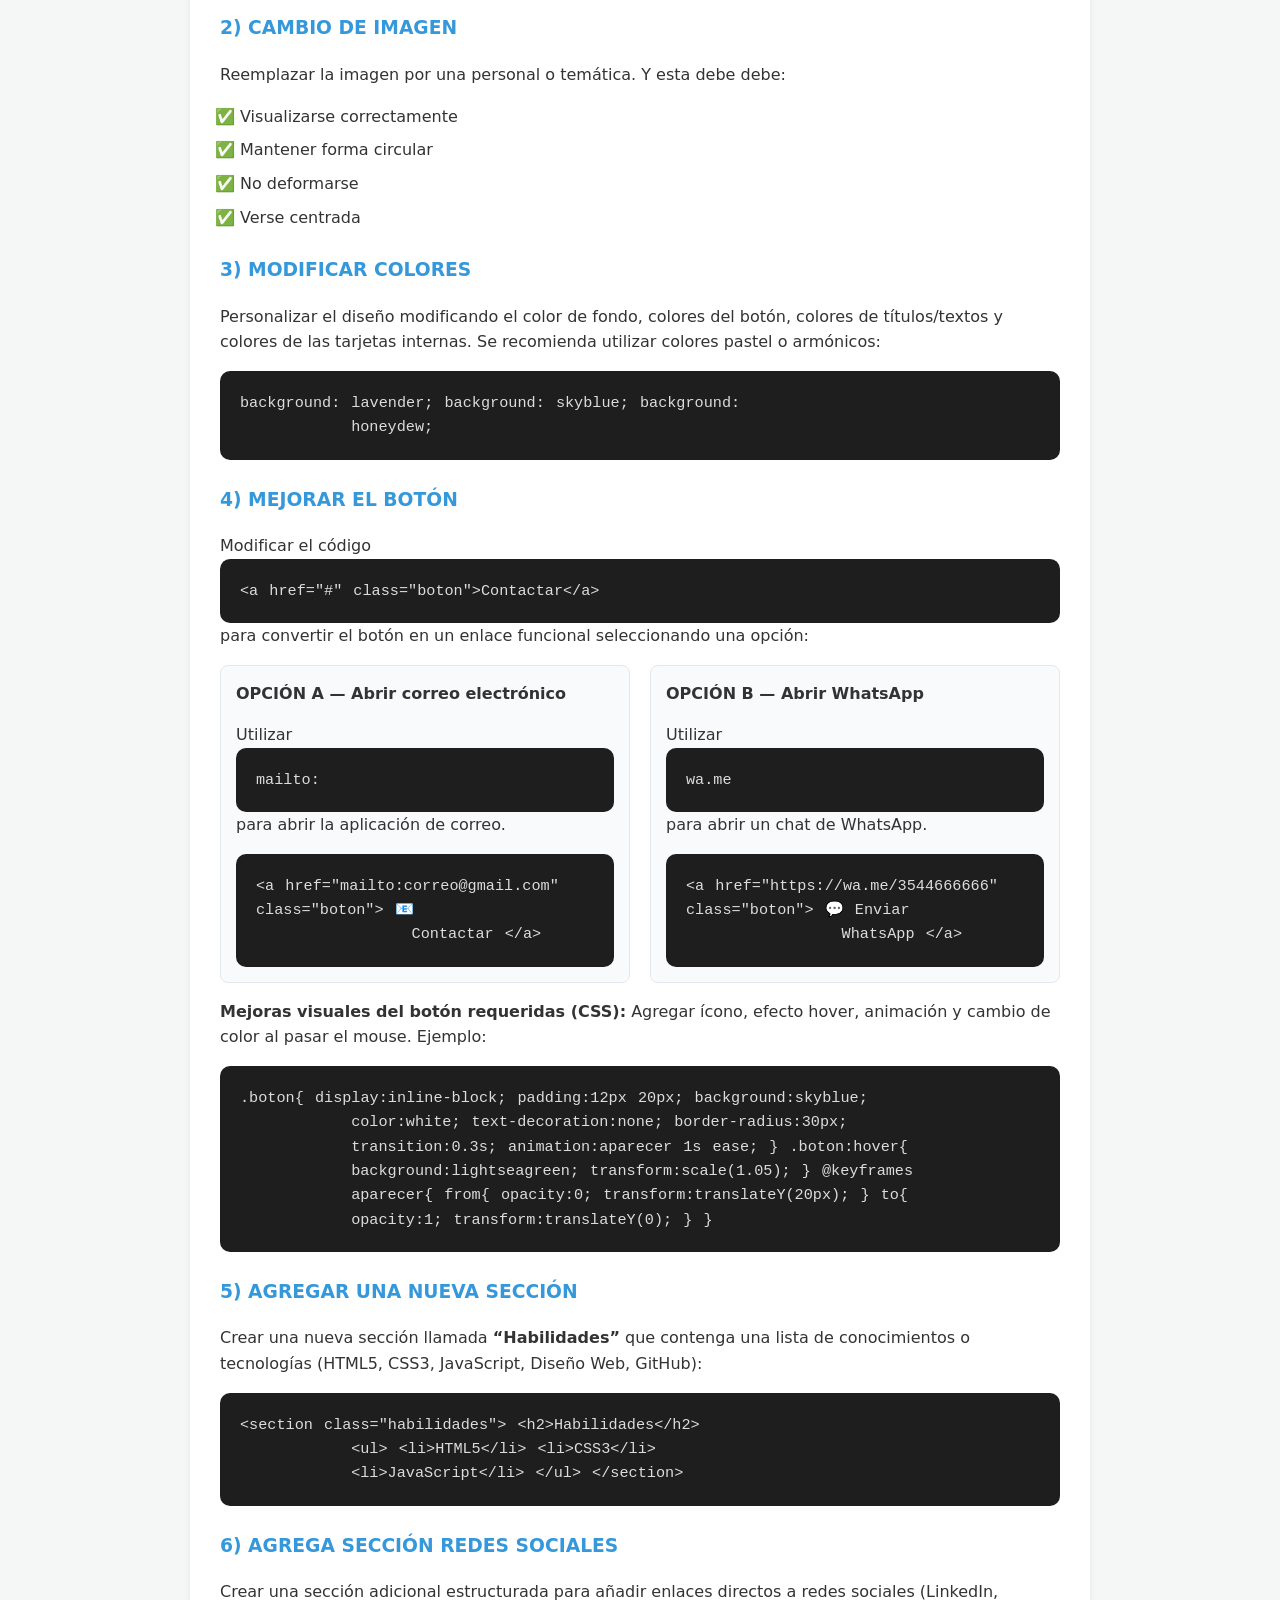
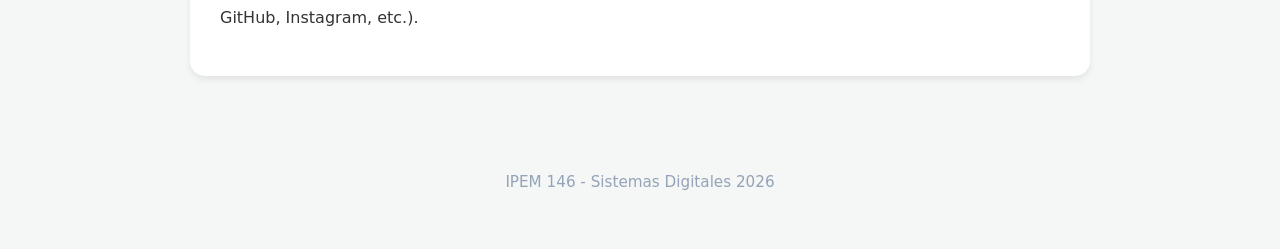
==== commit efd1cf19: "Add files via upload" ====
--- a/index.html
+++ b/index.html
@@ -1,5 +1,3 @@
-
-
 <!doctype html>
 <html lang="es">
   <head>
@@ -7,7 +5,7 @@
     <meta name="viewport" content="width=device-width, initial-scale=1.0" />
     <title>Sistemas Digitales - Resumen Clase 1</title>
     <style>
-      a{
+      a {
         font-size: 25px;
       }
       /* Estilos optimizados para modernizar el diseño */
@@ -155,11 +153,22 @@
         background-color: #f8fafc;
       }
 
-      .container {
+      .container,
+      .box {
         border: 1px solid #e2e8f0;
         padding: 20px;
         margin-bottom: 20px;
         border-radius: 10px;
+        background: #fdfdfd;
+      }
+
+      .key {
+        background: #e2e8f0;
+        padding: 3px 6px;
+        border-radius: 5px;
+        font-family: monospace;
+        font-weight: bold;
+        color: #4a5568;
       }
 
       code {
@@ -172,8 +181,8 @@
         font-family: "Consolas", monospace;
         font-size: 0.95rem;
         line-height: 1.6;
-        word-spacing: 10px;
-        white-space: pre-wrap; /* Mantiene el formato pero permite saltos si es necesario */
+        word-spacing: 2px;
+        white-space: pre-wrap;
       }
 
       footer {
@@ -194,13 +203,28 @@
         text-decoration: underline;
       }
 
-      /* Ajustes para checkboxes en la actividad */
       ul {
         list-style-type: none;
         padding-left: 10px;
       }
       ul li {
         margin-bottom: 8px;
+      }
+
+      /* Estilos específicos para la nueva actividad de la tarjeta */
+      .opciones-container {
+        display: flex;
+        gap: 20px;
+        flex-wrap: wrap;
+        margin-top: 15px;
+      }
+      .opcion {
+        flex: 1;
+        min-width: 250px;
+        background: #f8fafc;
+        padding: 15px;
+        border-radius: 8px;
+        border: 1px solid #e2e8f0;
       }
 
       @media (max-width: 600px) {
@@ -221,243 +245,459 @@
       <p>Prof. J. Pantaleo</p>
     </header>
 
-
-    <section id="instalacion">
-        <header>
-            <p><em>Software de Programación: Visual Studio Code</em></p>
-            <h1>Guía de Instalación para Windows</h1>
-      
+    <div class="contenedor">
+      <section id="instalacion">
+        <header
+          style="
+            background: none;
+            box-shadow: none;
+            padding: 0;
+            text-align: left;
+            color: inherit;
+          "
+        >
+          <p><em>Software de Programación: Visual Studio Code</em></p>
+          <h1 style="color: var(--primary); font-size: 2rem">
+            Guía de Instalación para Windows
+          </h1>
         </header>
-        <a href="anteriores.html">🙂‍↔️​Temas Anteriores</a>
+        <br />
+        <a href="anteriores.html">🙂‍↔️ Temas Anteriores</a>
         <h2>1. Obtener el archivo</h2>
         <p>
-            Entra en la web oficial:
-            <a href="https://code.visualstudio.com/">code.visualstudio.com</a>.
-        </p>
-        <p>
-            Haz clic en el botón azul <strong>"Download for Windows"</strong>. Se
-            descargará el instalador (ej. <em>VSCodeUserSetup-x64.exe</em>).
+          Entra en la web oficial:
+          <a href="https://code.visualstudio.com/">code.visualstudio.com</a>.
+        </p>
+        <p>
+          Haz clic en el botón azul <strong>"Download for Windows"</strong>. Se
+          descargará el instalador (ej. <em>VSCodeUserSetup-x64.exe</em>).
         </p>
 
         <hr />
 
         <h3>2. Ejecución y Configuración (Paso Crítico)</h3>
         <p>
-            Inicia el instalador. Durante el proceso, presta atención a la
-            <strong>Selección de tareas adicionales</strong>. Es fundamental
-            marcar todas las casillas:
+          Inicia el instalador. Durante el proceso, presta atención a la
+          <strong>Selección de tareas adicionales</strong>. Es fundamental
+          marcar todas las casillas:
         </p>
         <ul>
-            <li>[x] Crear un acceso directo en el escritorio.</li>
-            <strong>
-            <li>[x] Agregar la acción "Abrir con Code" al menú contextual de archivos.</li>
-            </strong>
-            <li>[x] Registrar Code como editor para tipos de archivo admitidos.</li>
-          
+          <li>[x] Crear un acceso directo en el escritorio.</li>
+          <strong>
+            <li>
+              [x] Agregar la acción "Abrir con Code" al menú contextual de
+              archivos.
+            </li>
+          </strong>
+          <li>
+            [x] Registrar Code como editor para tipos de archivo admitidos.
+          </li>
         </ul>
 
-        <p>Finalmente, haz clic en <strong>Instalar</strong> y luego en <strong>Finalizar</strong>.</p>
-    </section>
-
-    <hr />
-
-    <section id="configuracion">
+        <p>
+          Finalmente, haz clic en <strong>Instalar</strong> y luego en
+          <strong>Finalizar</strong>.
+        </p>
+      </section>
+
+      <hr />
+
+      <section id="configuracion">
         <h1>Configuración y Extensiones Web (HTML & CSS)</h1>
-        <p>Ajustes esenciales para trabajar con diseño web de forma eficiente.</p>
+        <p>
+          Ajustes esenciales para trabajar con diseño web de forma eficiente.
+        </p>
 
         <h2>1. El "Auto-Guardado"</h2>
         <p>Para no perder cambios ni olvidar guardar manualmente:</p>
         <ul>
-            <li>Ve a <strong>Archivo &gt; Autoguardado</strong>.</li>
+          <li>Ve a <strong>Archivo &gt; Autoguardado</strong>.</li>
         </ul>
 
         <article id="productividad-visual">
-            <h3>Productividad Visual</h3>
-            <li>Busca en extensiones (<code>Ctrl + Shift + X</code></li>
-            <ul>
-                <li><strong>Live Server:</strong> Actualización automática del navegador al guardar.</li>
-                <li><strong>Color Highlight:</strong> Visualización de colores directamente en el código CSS.</li>
-                <li><strong>CSS Peek:</strong> Acceso rápido a los estilos desde el archivo HTML usando <code>Ctrl + Clic</code>.</li>
-            </ul>
+          <h3>Productividad Visual</h3>
+          <p>Busca en extensiones (<code>Ctrl + Shift + X</code>):</p>
+          <ul>
+            <li>
+              <strong>Live Server:</strong> Actualización automática del
+              navegador al guardar.
+            </li>
+            <li>
+              <strong>Color Highlight:</strong> Visualización de colores
+              directamente en el código CSS.
+            </li>
+            <li>
+              <strong>CSS Peek:</strong> Acceso rápido a los estilos desde el
+              archivo HTML usando <code>Ctrl + Clic</code>.
+            </li>
+          </ul>
         </article>
 
         <article id="escritura-orden">
-            <h3>Escritura y Orden</h3>
-            <ul>
-                <li><strong>Auto Rename Tag:</strong> Sincronización automática de etiquetas de apertura y cierre.</li>
-                <li><strong>Prettier:</strong> Formateador automático de código (<code>Shift + Alt + F</code>).</li>
-                <li><strong>IntelliSense for CSS:</strong> Autocompletado inteligente de clases CSS en HTML.</li>
-            </ul>
+          <h3>Escritura y Orden</h3>
+          <ul>
+            <li>
+              <strong>Auto Rename Tag:</strong> Sincronización automática de
+              etiquetas de apertura y cierre.
+            </li>
+            <li>
+              <strong>Prettier:</strong> Formateador automático de código (<code
+                >Shift + Alt + F</code
+              >).
+            </li>
+            <li>
+              <strong>IntelliSense for CSS:</strong> Autocompletado inteligente
+              de clases CSS en HTML.
+            </li>
+          </ul>
         </article>
-        
-        <p><em>Consejo: Mantén instaladas solo las que uses para que VS Code siga siendo rápido.</em></p>
-    </section>
-
-    <hr />
-
-    <section id="personalizacion">
+
+        <p>
+          <em
+            >Consejo: Mantén instaladas solo las que ue ses para que VS Code
+            siga siendo rápido.</em
+          >
+        </p>
+      </section>
+
+      <hr />
+
+      <section id="personalizacion">
         <h1>Personalización: Idioma, Temas e Iconos</h1>
 
         <h2>1. Cambiar el idioma a Español</h2>
         <ol>
-            <li>Busca en extensiones (<code>Ctrl + Shift + X</code>): <strong>"Spanish Language Pack"</strong>.</li>
-            <li>Instala y selecciona <strong>"Change Language and Restart"</strong> en el aviso emergente.</li>
+          <li>
+            Busca en extensiones (<code>Ctrl + Shift + X</code>):
+            <strong>"Spanish Language Pack"</strong>.
+          </li>
+          <li>
+            Instala y selecciona
+            <strong>"Change Language and Restart"</strong> en el aviso
+            emergente.
+          </li>
         </ol>
 
         <h2>2. Temas y Estética</h2>
         <ul>
-            <li><strong>Colores:</strong> Presiona <code>Ctrl + K + T</code> para elegir un tema visual.</li>
-            <li><strong>Iconos:</strong> Instala la extensión <strong>"Material Icon Theme"</strong> para identificar archivos visualmente.</li>
+          <li>
+            <strong>Colores:</strong> Presiona <code>Ctrl + K + T</code> para
+            elegir un tema visual.
+          </li>
+          <li>
+            <strong>Iconos:</strong> Instala la extensión
+            <strong>"Material Icon Theme"</strong> para identificar archivos
+            visualmente.
+          </li>
         </ul>
-
-      
-    </section>
-
-    <hr />
-
-    <section id="atajos-vscode">
+      </section>
+
+      <hr />
+
+      <section id="atajos-vscode">
         <h1>Guía Rápida de Atajos y Trucos</h1>
-        <p>Domina el teclado para programar con la velocidad de un profesional.</p>
-<h1>⚡ ATAJOS COMPLETOS VS CODE</h1>
-
-<h2>📁 ARCHIVOS Y CARPETAS (PROYECTOS)</h2>
-<div class="box">
-
-  <p><span class="key">Ctrl + K</span> → <span class="key">Ctrl + O</span> → 📂 Abrir carpeta</p>
-  <p><span class="key">Ctrl + P</span> → Abrir archivo rápidamente</p>
-  <p><span class="key">Ctrl + O</span> → Abrir archivo</p>
-  <p><span class="key">Ctrl + Shift + N</span> → Nueva ventana de VS Code</p>
-  <p><span class="key">Ctrl + W</span> → Cerrar archivo</p>
-  <p><span class="key">Ctrl + K</span> → <span class="key">F</span> → Cerrar carpeta</p>
-</div>
-
-<h2>📂 EXPLORADOR Y NAVEGACIÓN</h2>
-<div class="box">
-  <p><span class="key">Ctrl + Shift + E</span> → Explorador de archivos</p>
-  <p><span class="key">Ctrl + B</span> → Mostrar/ocultar barra lateral</p>
-  <p><span class="key">Ctrl + Shift + F</span> → Buscar en todo el proyecto</p>
-  <p><span class="key">Ctrl + Shift + G</span> → Control de versiones (Git)</p>
-  <p><span class="key">Ctrl + Shift + D</span> → Panel de depuración</p>
-  <p><span class="key">Ctrl + Shift + X</span> → Extensiones</p>
-</div>
-
-<h2>✍️ EDICIÓN BÁSICA</h2>
-<div class="box">
-  <p><span class="key">Ctrl + X</span> → Cortar línea</p>
-  <p><span class="key">Ctrl + C</span> → Copiar línea</p>
-  <p><span class="key">Ctrl + V</span> → Pegar</p>
-  <p><span class="key">Ctrl + Z</span> → Deshacer</p>
-  <p><span class="key">Ctrl + Y</span> → Rehacer</p>
-  <p><span class="key">Ctrl + Enter</span> → Nueva línea abajo</p>
-  <p><span class="key">Ctrl + Shift + Enter</span> → Nueva línea arriba</p>
-</div>
-
-<h2>🧠 EDICIÓN AVANZADA (MAGIA REAL)</h2>
-
-<h3>🖱️ Multicursor</h3>
-<div class="box">
-  <p><span class="key">Alt + Clic</span> → Cursor múltiple</p>
-  <p><span class="key">Ctrl + Alt + ↑ / ↓</span> → Agregar cursores</p>
-  <p><span class="key">Ctrl + Shift + L</span> → Seleccionar todas las coincidencias</p>
-</div>
-
-<h3>🔎 Selección inteligente</h3>
-<div class="box">
-  <p><span class="key">Ctrl + D</span> → Siguiente coincidencia</p>
-  <p><span class="key">Ctrl + U</span> → Deshacer selección</p>
-  <p><span class="key">Ctrl + Shift + → / ←</span> → Selección por palabras</p>
-  <p><span class="key">Ctrl + Shift + K</span> → Borrar línea</p>
-</div>
-
-<h3>📋 Duplicar y mover</h3>
-<div class="box">
-  <p><span class="key">Shift + Alt + ↓ / ↑</span> → Duplicar línea</p>
-  <p><span class="key">Alt + ↓ / ↑</span> → Mover línea</p>
-  <p><span class="key">Shift + Alt + Drag</span> → Copiar bloque</p>
-</div>
-
-<div class="box">
-  <p><span class="key">Ctrl + F</span> → Buscar</p>
-  <p><span class="key">Ctrl + H</span> → Reemplazar</p>
-  <p><span class="key">F3 / Shift + F3</span> → Siguiente / anterior</p>
-  <p><span class="key">Alt + Enter</span> → Seleccionar todas</p>
-</div>
-
-<h2>🧹 FORMATO Y ORDEN</h2>
-<div class="box">
-  <p><span class="key">Shift + Alt + F</span> → Formatear código</p>
-  <p><span class="key">Alt + Z</span> → Ajuste de línea</p>
-  <p><span class="key">Ctrl + /</span> → Comentar línea</p>
- 
-</div>
-
-<h2>🧘 VISTA Y PRODUCTIVIDAD</h2>
-<div class="box">
-  <p><span class="key">Ctrl + K → Z</span> → Modo Zen</p>
-  <p><span class="key">Ctrl + + / Ctrl + -</span> → Zoom</p>
-  <p><span class="key">Ctrl + 0</span> → Reset zoom</p>
-  <p><span class="key">F11</span> → Pantalla completa</p>
-  <p><span class="key">!</span> → Estructura básica html</p>
-</div>
-<div class="box">
-  <h2>Ejercicio</h2>
-
- <ol>
-  <li>📁 Crea una carpeta en <strong>Mis documentos</strong>.</li>
-
-  <li>🏷️ Asigna a la carpeta el nombre <strong>Ejercicio1_4to</strong>.</li>
-
-  <li>💻 Abre <strong>Visual Studio Code</strong>.</li>
-
-  <li>📂 Abre la carpeta creada anteriormente.</li>
-
-  <li>
-    🧩 Verifica que las siguientes extensiones estén instaladas:
-    <ul>
-      <li>⚡ Live Server</li>
-      <li>🎨 Prettier</li>
-      <li>✏️ Auto Rename Tag</li>
-      <li>🔎 CSS Peek</li>
-      <li>🔒 Auto Close Tag</li>
-      <li>🌈 Color Highlight</li>
-    </ul>
-
-    <p>⬇️ Si alguna no está instalada, instálala antes de continuar.</p>
-  </li>
-
-  <li>
-    📄 Crea los siguientes archivos:
-    <ul>
-      <li><strong>index.html</strong></li>
-      <ul>
-        <li>Comieze la edicion con la estructura básica en HTML  ingrese <strong>!</strong> (Abreviatura Emmet)</li>
-      </ul>
-      <li><strong>styles.css</strong></li>
-    </ul>
-  </li>
-
-  <li>⌨️ Escribe el código correspondiente en cada archivo.</li>
-
-<li>😊 Agrega emojis a tu proyecto utilizando el siguiente recurso:
-  <a href="https://emojikeyboard.top/es/" target="_blank">
-    Emoji Keyboard
-  </a>
-</li>
-</ol>
-
-  <section>
-    <h3>Archivo HTML</h3>
-    <img src="vs_ejercicio_html.jpg" alt="Código HTML del ejercicio en Visual Studio Code">
-  </section>
-
-  <section>
-    <h3>Archivo CSS</h3>
-    <img src="vs_ejercicio_css.jpg" alt="Código CSS del ejercicio en Visual Studio Code">
-  </section>
-</div>
-    </section>
+        <p>
+          Domina el teclado para programar con la velocidad de un profesional.
+        </p>
+        <h1>⚡ ATAJOS COMPLETOS VS CODE</h1>
+
+        <h2>📁 ARCHIVOS Y CARPETAS (PROYECTOS)</h2>
+        <div class="box">
+          <p>
+            <span class="key">Ctrl + K</span> →
+            <span class="key">Ctrl + O</span> → 📂 Abrir carpeta
+          </p>
+          <p><span class="key">Ctrl + P</span> → Abrir archivo rápidamente</p>
+          <p><span class="key">Ctrl + O</span> → Abrir archivo</p>
+          <p>
+            <span class="key">Ctrl + Shift + N</span> → Nueva ventana de VS Code
+          </p>
+          <p><span class="key">Ctrl + W</span> → Cerrar archivo</p>
+          <p>
+            <span class="key">Ctrl + K</span> → <span class="key">F</span> →
+            Cerrar carpeta
+          </p>
+        </div>
+
+        <h2>📂 EXPLORADOR Y NAVEGACIÓN</h2>
+        <div class="box">
+          <p>
+            <span class="key">Ctrl + Shift + E</span> → Explorador de archivos
+          </p>
+          <p>
+            <span class="key">Ctrl + B</span> → Mostrar/ocultar barra lateral
+          </p>
+          <p>
+            <span class="key">Ctrl + Shift + F</span> → Buscar en todo el
+            proyecto
+          </p>
+          <p>
+            <span class="key">Ctrl + Shift + G</span> → Control de versiones
+            (Git)
+          </p>
+          <p><span class="key">Ctrl + Shift + D</span> → Panel de depuración</p>
+          <p><span class="key">Ctrl + Shift + X</span> → Extensiones</p>
+        </div>
+
+        <h2>✍️ EDICIÓN BÁSICA</h2>
+        <div class="box">
+          <p><span class="key">Ctrl + X</span> → Cortar línea</p>
+          <p><span class="key">Ctrl + C</span> → Copiar línea</p>
+          <p><span class="key">Ctrl + V</span> → Pegar</p>
+          <p><span class="key">Ctrl + Z</span> → Deshacer</p>
+          <p><span class="key">Ctrl + Y</span> → Rehacer</p>
+          <p><span class="key">Ctrl + Enter</span> → Nueva línea abajo</p>
+          <p>
+            <span class="key">Ctrl + Shift + Enter</span> → Nueva línea arriba
+          </p>
+        </div>
+
+        <h2>🧠 EDICIÓN AVANZADA (MAGIA REAL)</h2>
+
+        <h3>🖱️ Multicursor</h3>
+        <div class="box">
+          <p><span class="key">Alt + Clic</span> → Cursor múltiple</p>
+          <p><span class="key">Ctrl + Alt + ↑ / ↓</span> → Agregar cursores</p>
+          <p>
+            <span class="key">Ctrl + Shift + L</span> → Seleccionar todas las
+            coincidencias
+          </p>
+        </div>
+
+        <h3>🔎 Selección inteligente</h3>
+        <div class="box">
+          <p><span class="key">Ctrl + D</span> → Siguiente coincidencia</p>
+          <p><span class="key">Ctrl + U</span> → Deshacer selección</p>
+          <p>
+            <span class="key">Ctrl + Shift + → / ←</span> → Selección por
+            palabras
+          </p>
+          <p><span class="key">Ctrl + Shift + K</span> → Borrar línea</p>
+        </div>
+
+        <h3>📋 Duplicar y mover</h3>
+        <div class="box">
+          <p><span class="key">Shift + Alt + ↓ / ↑</span> → Duplicar línea</p>
+          <p><span class="key">Alt + ↓ / ↑</span> → Mover línea</p>
+          <p><span class="key">Shift + Alt + Drag</span> → Copiar bloque</p>
+        </div>
+
+        <div class="box">
+          <p><span class="key">Ctrl + F</span> → Buscar</p>
+          <p><span class="key">Ctrl + H</span> → Reemplazar</p>
+          <p><span class="key">F3 / Shift + F3</span> → Siguiente / anterior</p>
+          <p><span class="key">Alt + Enter</span> → Seleccionar todas</p>
+        </div>
+
+        <h2>🧹 FORMATO Y ORDEN</h2>
+        <div class="box">
+          <p><span class="key">Shift + Alt + F</span> → Formatear código</p>
+          <p><span class="key">Alt + Z</span> → Ajuste de línea</p>
+          <p><span class="key">Ctrl + /</span> → Comentar línea</p>
+        </div>
+
+        <h2>🧘 VISTA Y PRODUCTIVIDAD</h2>
+        <div class="box">
+          <p><span class="key">Ctrl + K → Z</span> → Modo Zen</p>
+          <p><span class="key">Ctrl + + / Ctrl + -</span> → Zoom</p>
+          <p><span class="key">Ctrl + 0</span> → Reset zoom</p>
+          <p><span class="key">F11</span> → Pantalla completa</p>
+          <p><span class="key">!</span> → Estructura básica html</p>
+        </div>
+
+        <div class="box">
+          <h2>Ejercicio</h2>
+          <ol>
+            <li>📁 Crea una carpeta en <strong>Mis documentos</strong>.</li>
+            <li>
+              🏷️ Asigna a la carpeta el nombre <strong>Ejercicio1_4to</strong>.
+            </li>
+            <li>💻 Abre <strong>Visual Studio Code</strong>.</li>
+            <li>📂 Abre la carpeta creada anteriormente.</li>
+            <li>
+              🧩 Verifica que las siguientes extensiones estén instaladas:
+              <ul>
+                <li>⚡ Live Server</li>
+                <li>🎨 Prettier</li>
+                <li>✏️ Auto Rename Tag</li>
+                <li>🔎 CSS Peek</li>
+                <li>🔒 Auto Close Tag</li>
+                <li>🌈 Color Highlight</li>
+              </ul>
+              <p>
+                ⬇️ Si alguna no está instalada, instálala antes de continuar.
+              </p>
+            </li>
+            <li>
+              📄 Crea los siguientes archivos:
+              <ul>
+                <li>
+                  <strong>index.html</strong> (Comience la edición con la
+                  estructura básica ingresando <strong>!</strong>)
+                </li>
+                <li><strong>styles.css</strong></li>
+              </ul>
+            </li>
+            <li>⌨️ Escribe el código correspondiente en cada archivo.</li>
+            <li>
+              😊 Agrega emojis a tu proyecto utilizando el siguiente recurso:
+              <a href="https://emojikeyboard.top/es/" target="_blank"
+                >Emoji Keyboard</a
+              >
+            </li>
+          </ol>
+
+          <article>
+            <h3>Archivo HTML</h3>
+            <img
+              src="vs_ejercicio_html.jpg"
+              alt="Código HTML del ejercicio en Visual Studio Code"
+            />
+          </article>
+
+          <article>
+            <h3>Archivo CSS</h3>
+            <img
+              src="vs_ejercicio_css.jpg"
+              alt="Código CSS del ejercicio en Visual Studio Code"
+            />
+          </article>
+        </div>
+      </section>
+
+      <section id="actividad-tarjeta">
+        <h1
+          style="
+            color: var(--primary);
+            text-align: center;
+            border-bottom: 2px solid var(--secondary);
+            padding-bottom: 10px;
+          "
+        >
+          ACTIVIDAD PRÁCTICA:  <br>Modifique su Tarjeta Personal con HTML y CSS
+        </h1>
+
+        <h3>OBJETIVO</h3>
+        <p>
+          Modificar y mejorar una tarjeta personal utilizando HTML5 y CSS3,
+          aplicando diseño visual moderno, personalización y efectos
+          interactivos.
+        </p>
+
+        <h3>CONSIGNA GENERAL</h3>
+        <p>
+          A partir del código entregado por el docente, el estudiante deberá
+          crear una versión personalizada de la tarjeta digital. Se deberán
+          modificar y mejorar los siguientes elementos:
+        </p>
+        <ul style="list-style-type: &quot;✅ &quot;; padding-left: 20px">
+          <li>Información personal</li>
+          <li>Imagen</li>
+          <li>Contenido</li>
+        </ul>
+
+        <h2 style="margin-top: 30px">ACTIVIDADES</h2>
+
+        <h3>1) PERSONALIZACIÓN DE DATOS</h3>
+        <p>Modificar la información del perfil cambiando:</p>
+        <ul style="list-style-type: &quot;• &quot;; padding-left: 20px">
+          <li>Nombre y apellido</li>
+          <li>Profesión o rol</li>
+          <li>Ciudad</li>
+          <li>Institución</li>
+          <li>Intereses</li>
+          <li>Correo electrónico</li>
+          <li>Teléfono</li>
+        </ul>
+        <p>
+          <em
+            >El contenido debe ser coherente y estar correctamente escrito.</em
+          >
+        </p>
+
+        <h3>2) CAMBIO DE IMAGEN</h3>
+        <p>
+          Reemplazar la imagen por una personal o temática. Y esta debe debe:
+        </p>
+        <ul style="list-style-type: &quot;✅ &quot;; padding-left: 20px">
+          <li>Visualizarse correctamente</li>
+          <li>Mantener forma circular</li>
+          <li>No deformarse</li>
+          <li>Verse centrada</li>
+        </ul>
+
+        <h3>3) MODIFICAR COLORES</h3>
+        <p>
+          Personalizar el diseño modificando el color de fondo, colores del
+          botón, colores de títulos/textos y colores de las tarjetas internas.
+          Se recomienda utilizar colores pastel o armónicos:
+        </p>
+        <code
+          >background: lavender; background: skyblue; background:
+          honeydew;</code
+        >
+
+        <h3>4) MEJORAR EL BOTÓN</h3>
+        <p>
+          Modificar el código
+          <code>&lt;a href="#" class="boton"&gt;Contactar&lt;/a&gt;</code> para
+          convertir el botón en un enlace funcional seleccionando una opción:
+        </p>
+
+        <div class="opciones-container">
+          <div class="opcion">
+            <strong>OPCIÓN A — Abrir correo electrónico</strong>
+            <p>
+              Utilizar <code>mailto:</code> para abrir la aplicación de correo.
+            </p>
+            <code
+              >&lt;a href="mailto:correo@gmail.com" class="boton"&gt; 📧
+              Contactar &lt;/a&gt;</code
+            >
+          </div>
+          <div class="opcion">
+            <strong>OPCIÓN B — Abrir WhatsApp</strong>
+            <p>Utilizar <code>wa.me</code> para abrir un chat de WhatsApp.</p>
+            <code
+              >&lt;a href="https://wa.me/3544666666" class="boton"&gt; 💬 Enviar
+              WhatsApp &lt;/a&gt;</code
+            >
+          </div>
+        </div>
+
+        <p>
+          <strong>Mejoras visuales del botón requeridas (CSS):</strong> Agregar
+          ícono, efecto hover, animación y cambio de color al pasar el mouse.
+          Ejemplo:
+        </p>
+        <code
+          >.boton{ display:inline-block; padding:12px 20px; background:skyblue;
+          color:white; text-decoration:none; border-radius:30px;
+          transition:0.3s; animation:aparecer 1s ease; } .boton:hover{
+          background:lightseagreen; transform:scale(1.05); } @keyframes
+          aparecer{ from{ opacity:0; transform:translateY(20px); } to{
+          opacity:1; transform:translateY(0); } }</code
+        >
+
+        <h3>5) AGREGAR UNA NUEVA SECCIÓN</h3>
+        <p>
+          Crear una nueva sección llamada <strong>“Habilidades”</strong> que
+          contenga una lista de conocimientos o tecnologías (HTML5, CSS3,
+          JavaScript, Diseño Web, GitHub):
+        </p>
+        <code
+          >&lt;section class="habilidades"&gt; &lt;h2&gt;Habilidades&lt;/h2&gt;
+          &lt;ul&gt; &lt;li&gt;HTML5&lt;/li&gt; &lt;li&gt;CSS3&lt;/li&gt;
+          &lt;li&gt;JavaScript&lt;/li&gt; &lt;/ul&gt; &lt;/section&gt;</code
+        >
+
+        <h3>6) AGREGA SECCIÓN REDES SOCIALES</h3>
+        <p>
+          Crear una sección adicional estructurada para añadir enlaces directos
+          a redes sociales (LinkedIn, GitHub, Instagram, etc.).
+        </p>
+      </section>
     </div>
-
 
     <footer>
       <p>IPEM 146 - Sistemas Digitales 2026</p>
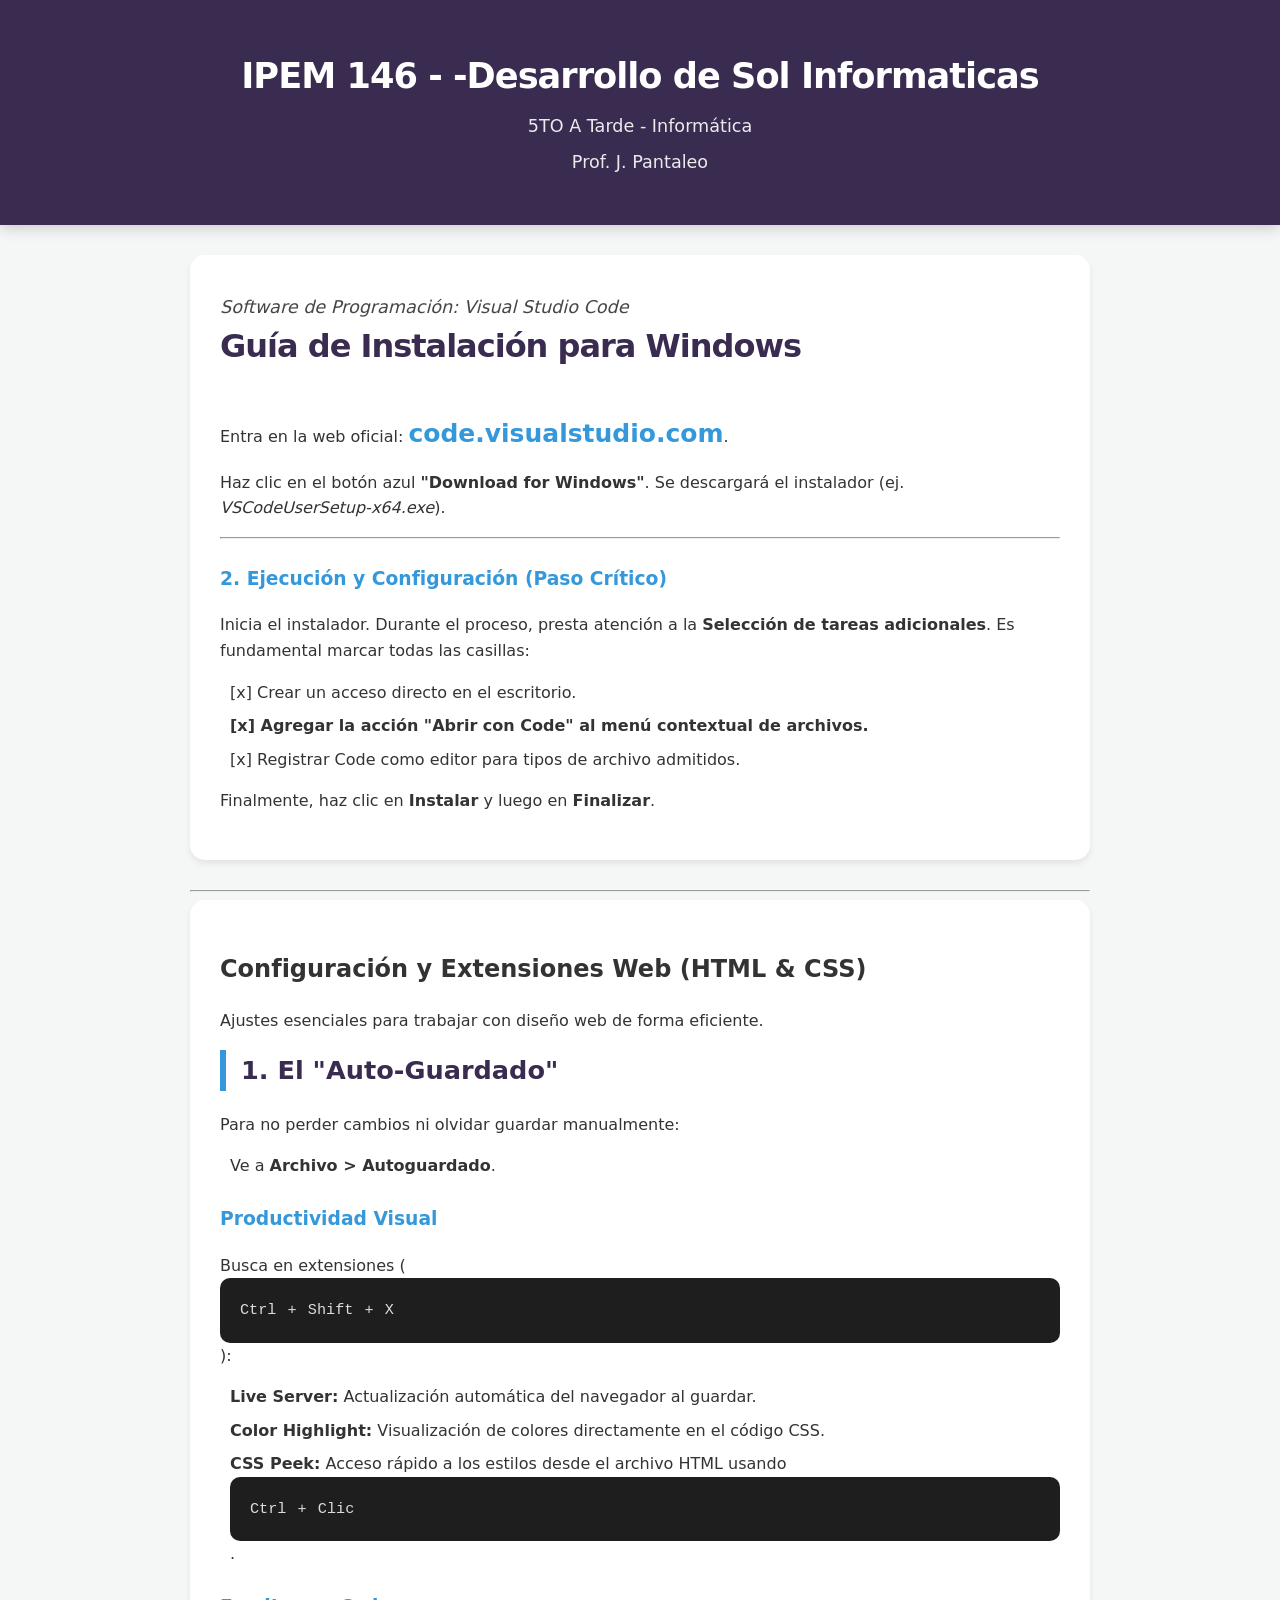
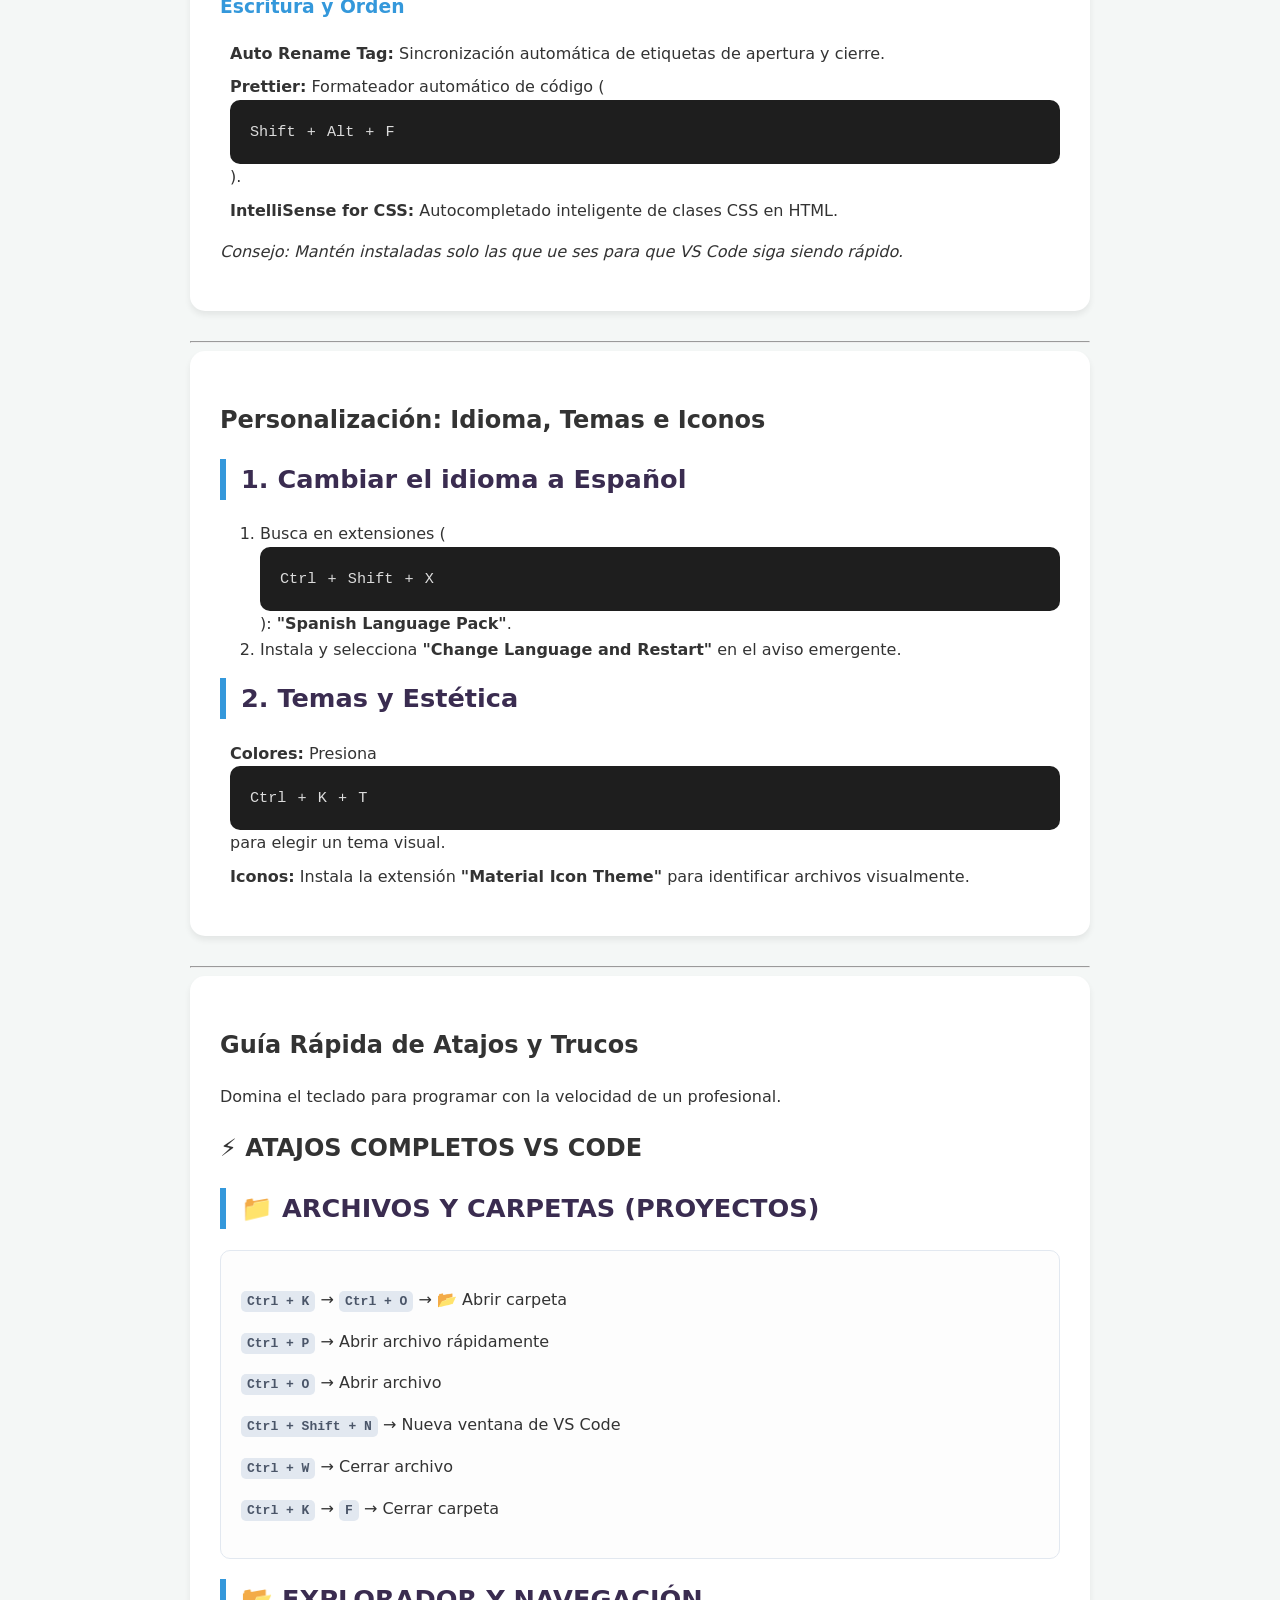
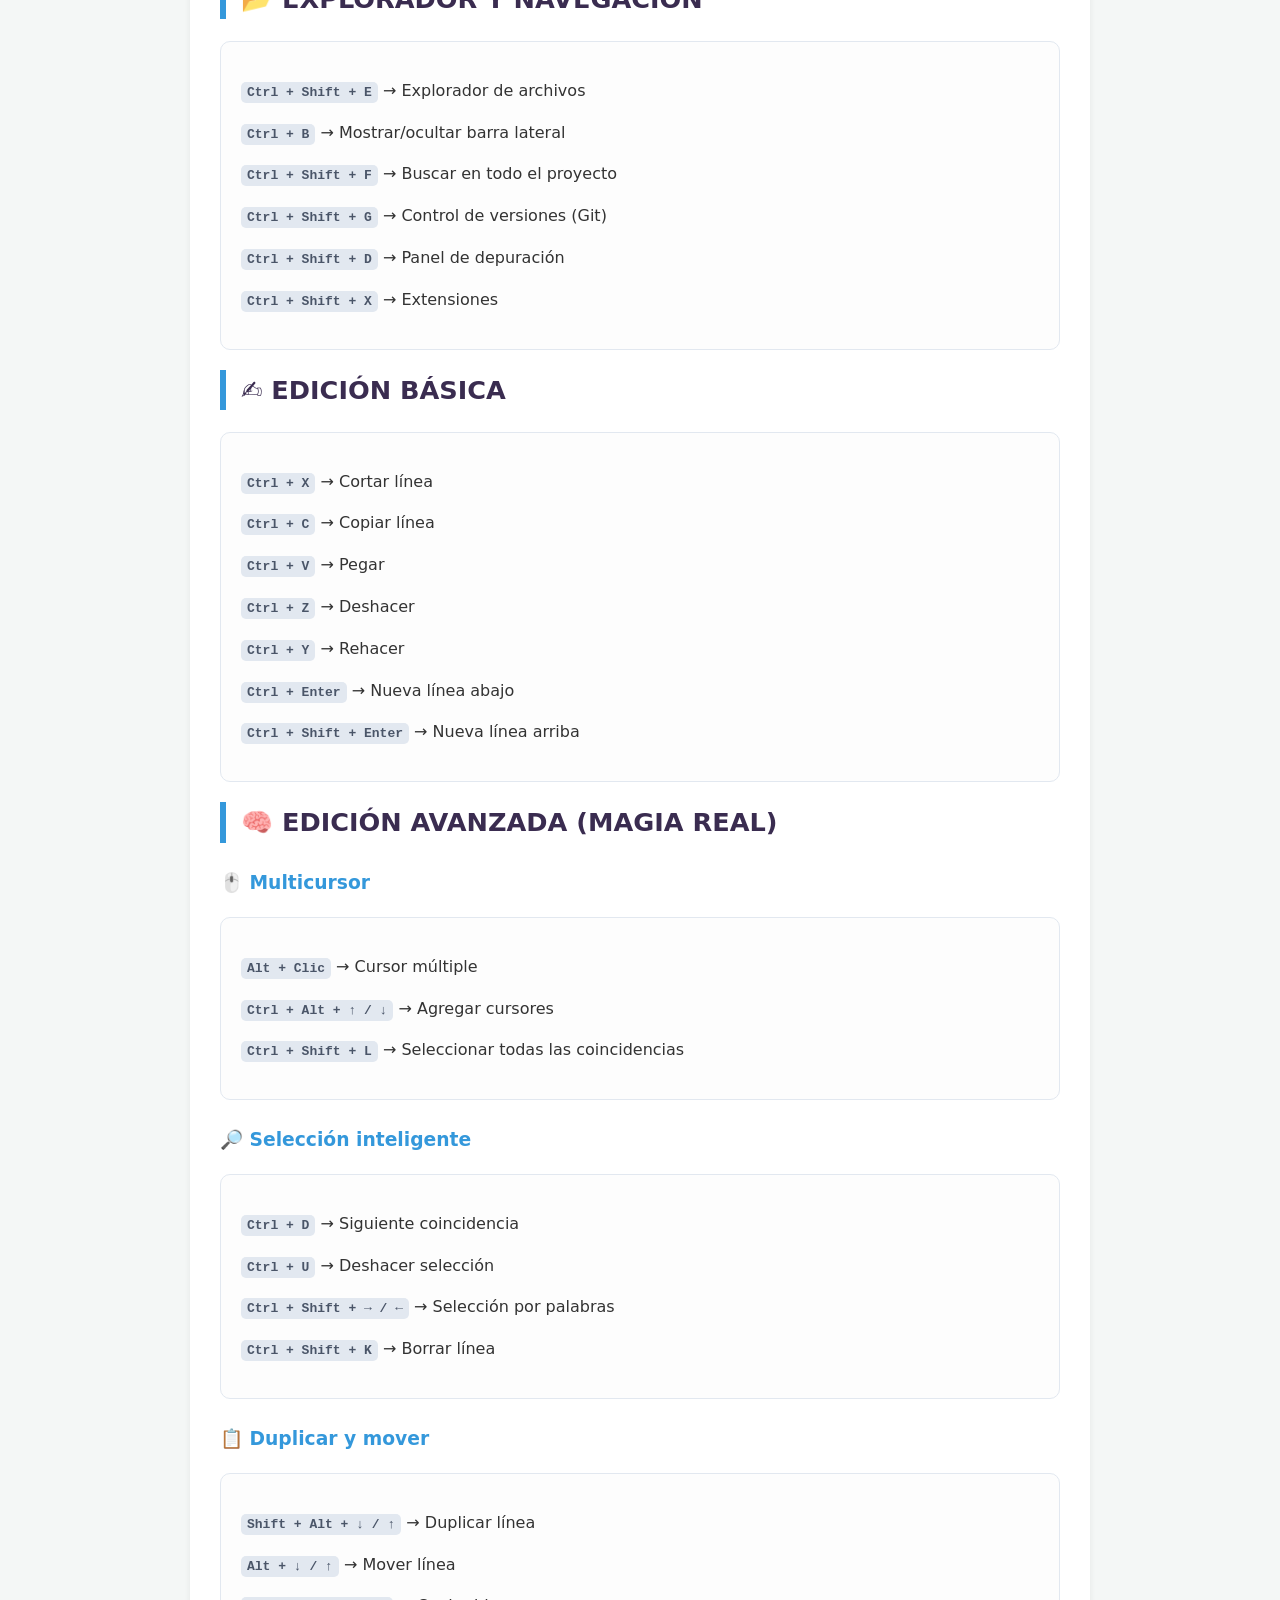
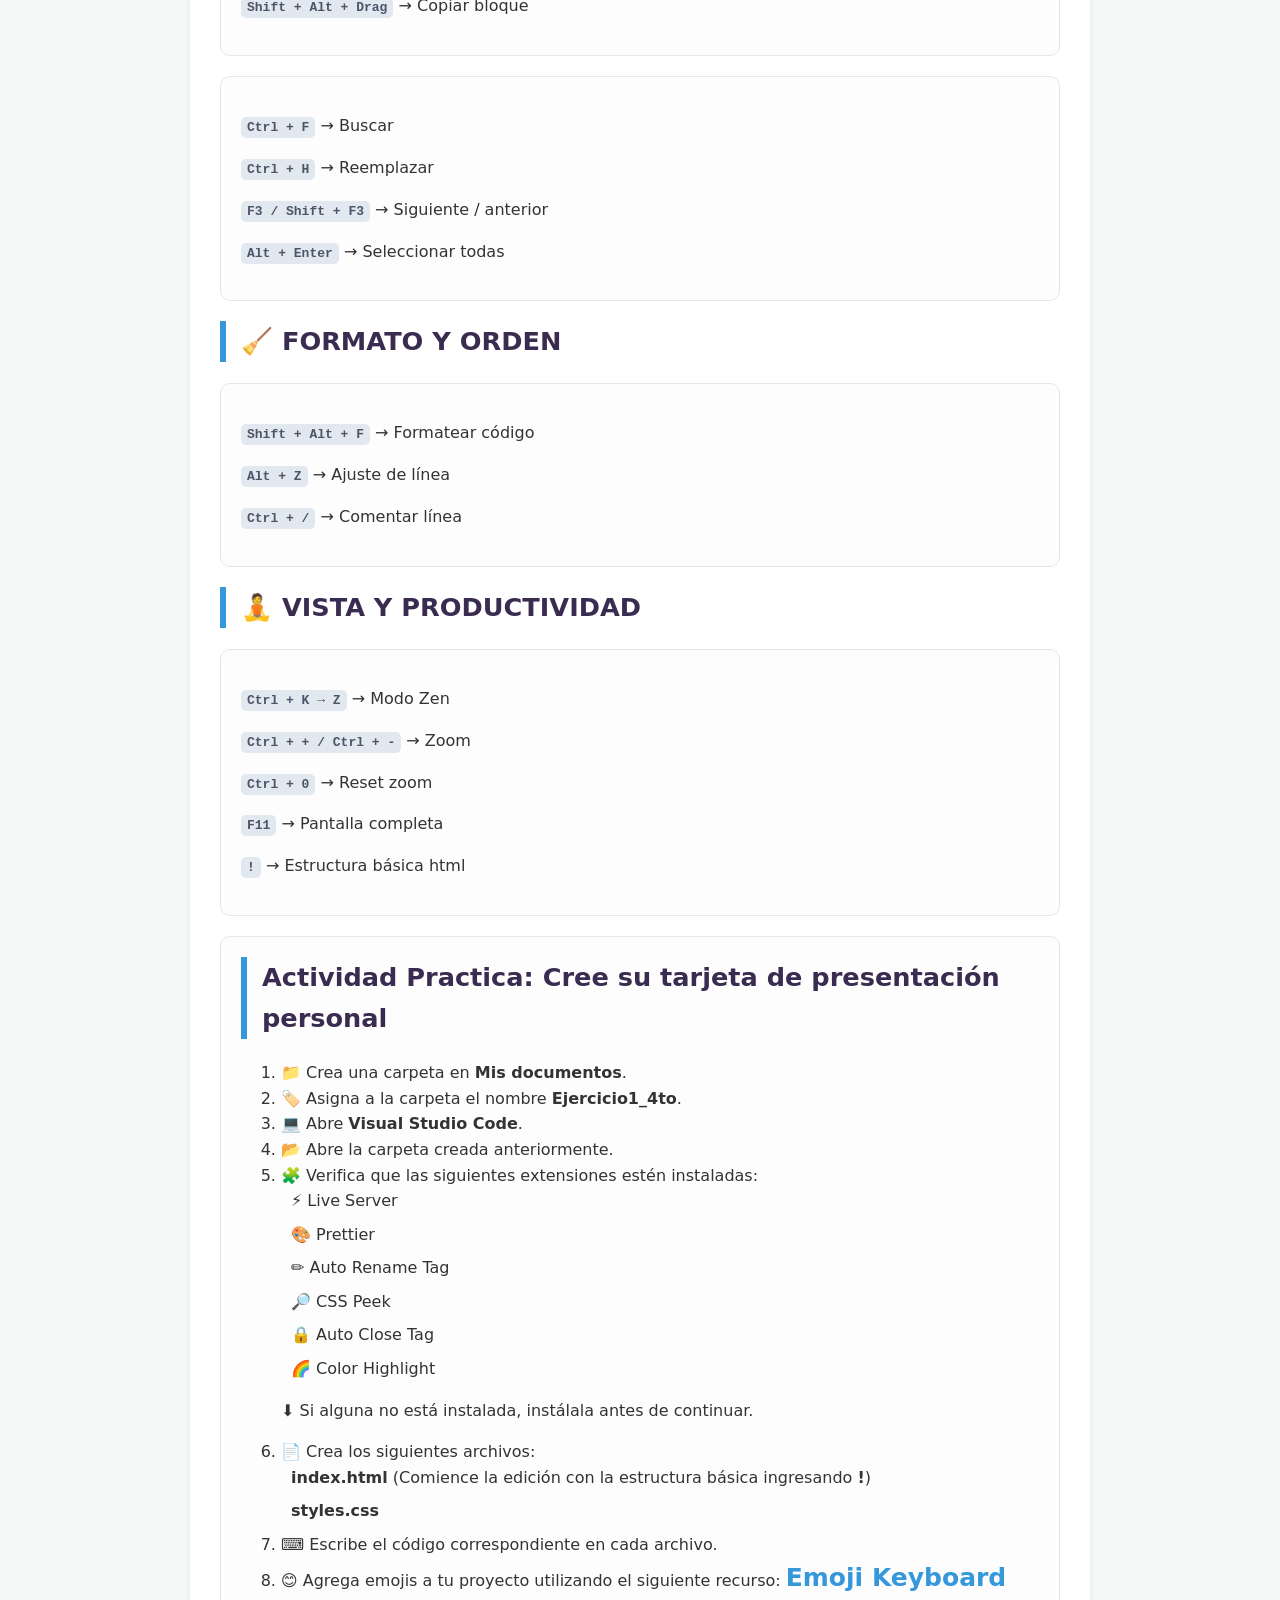
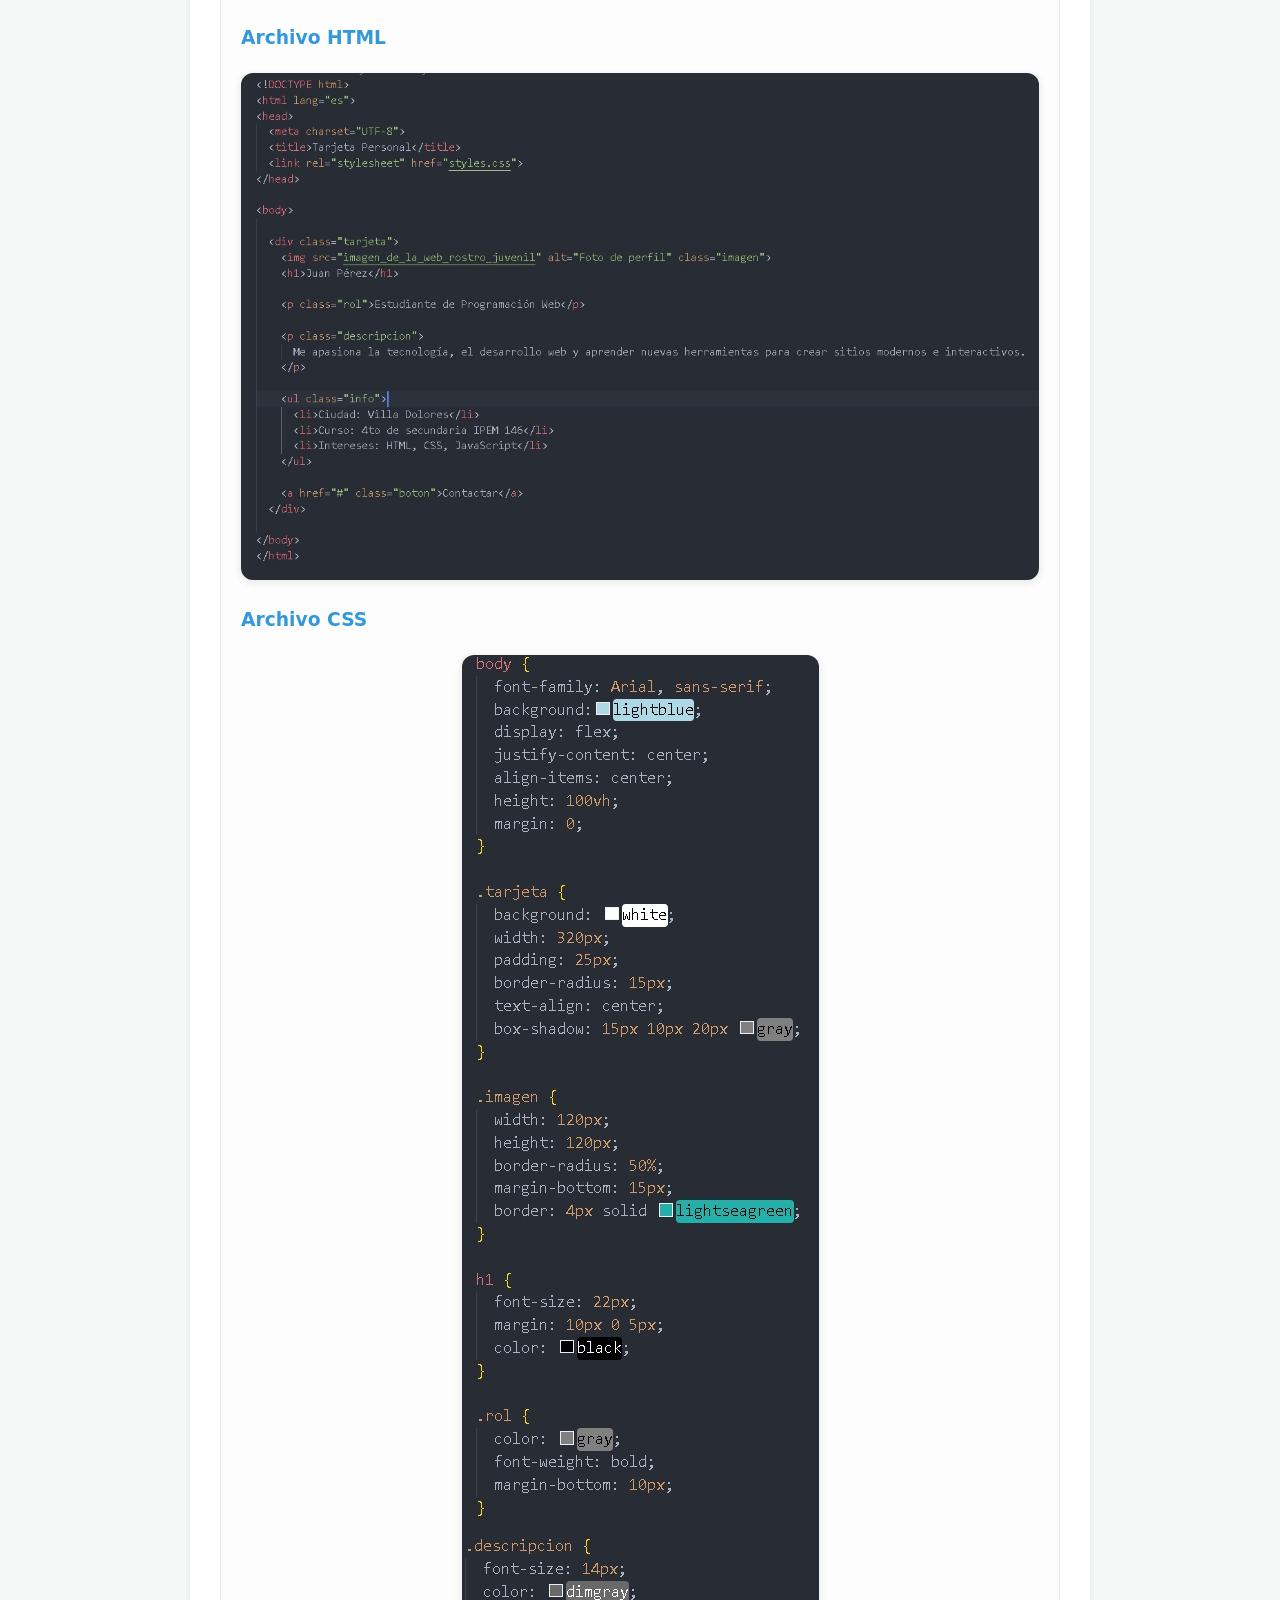
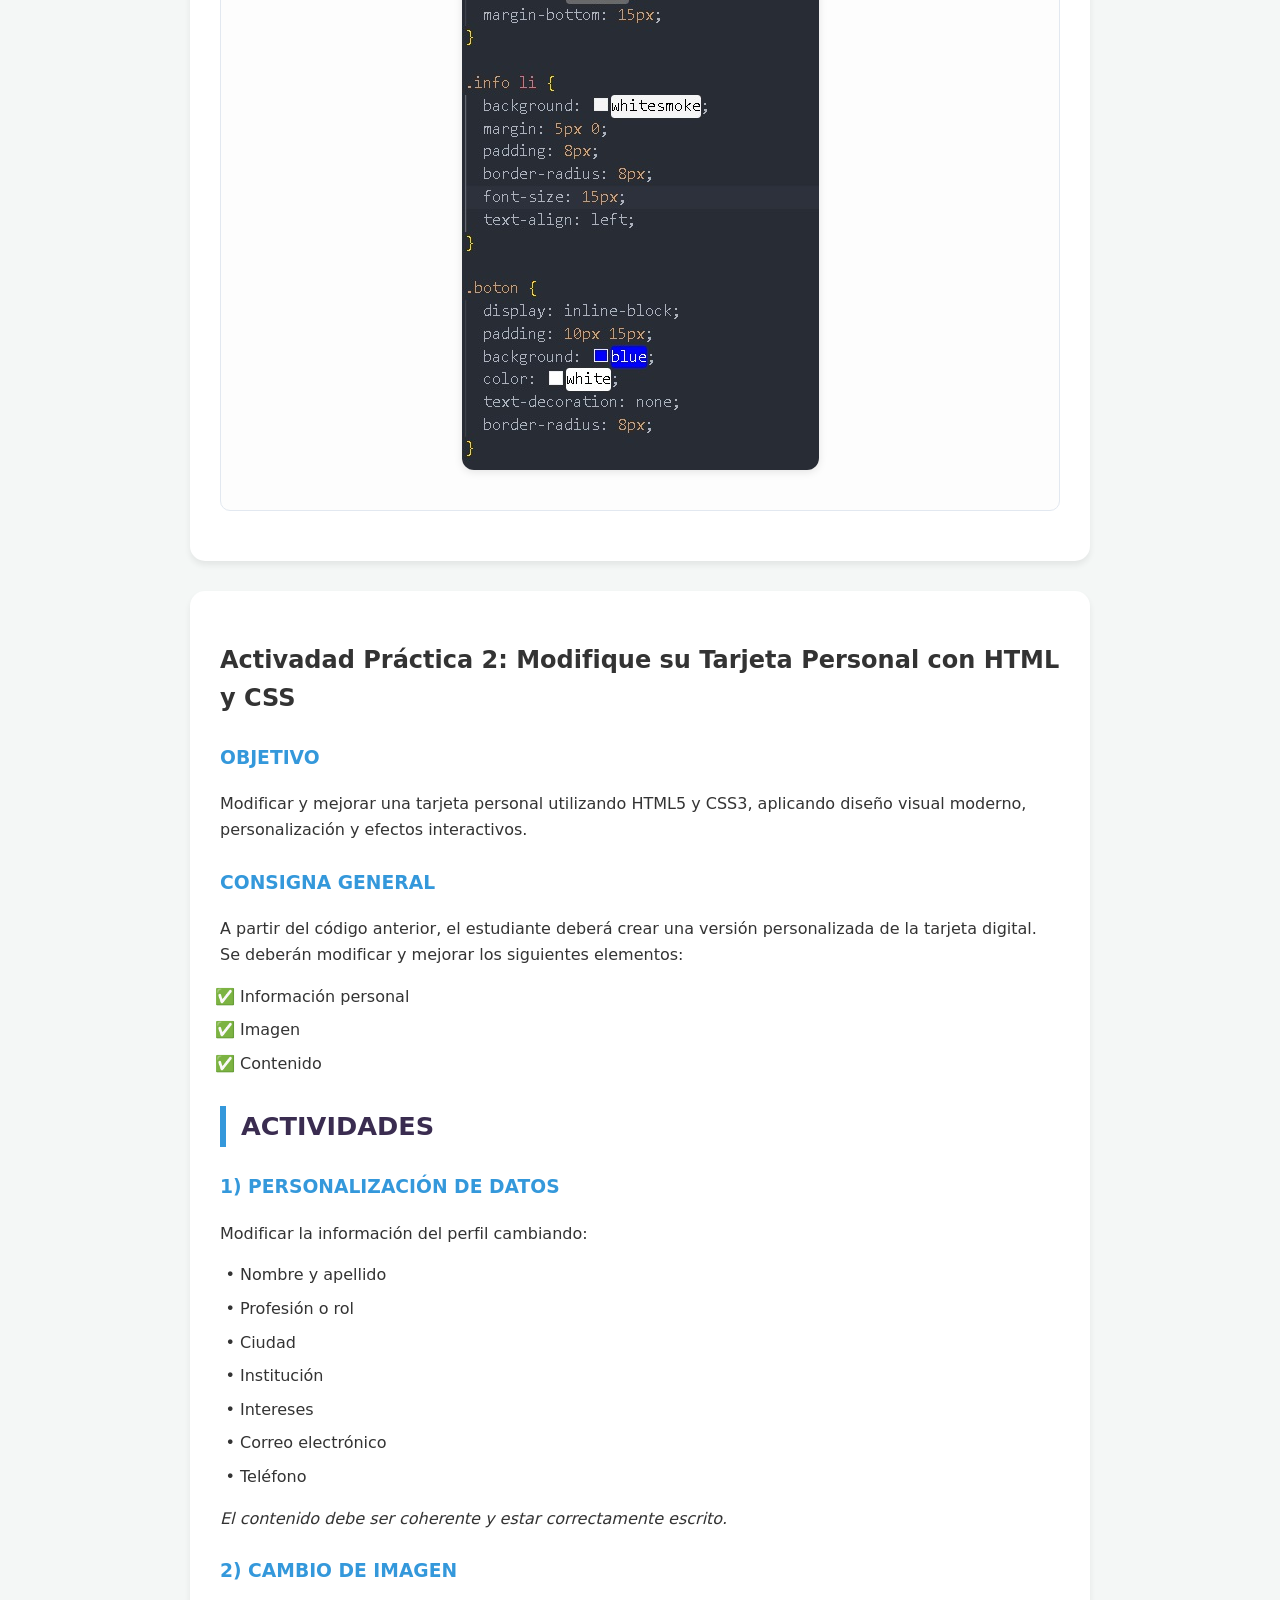
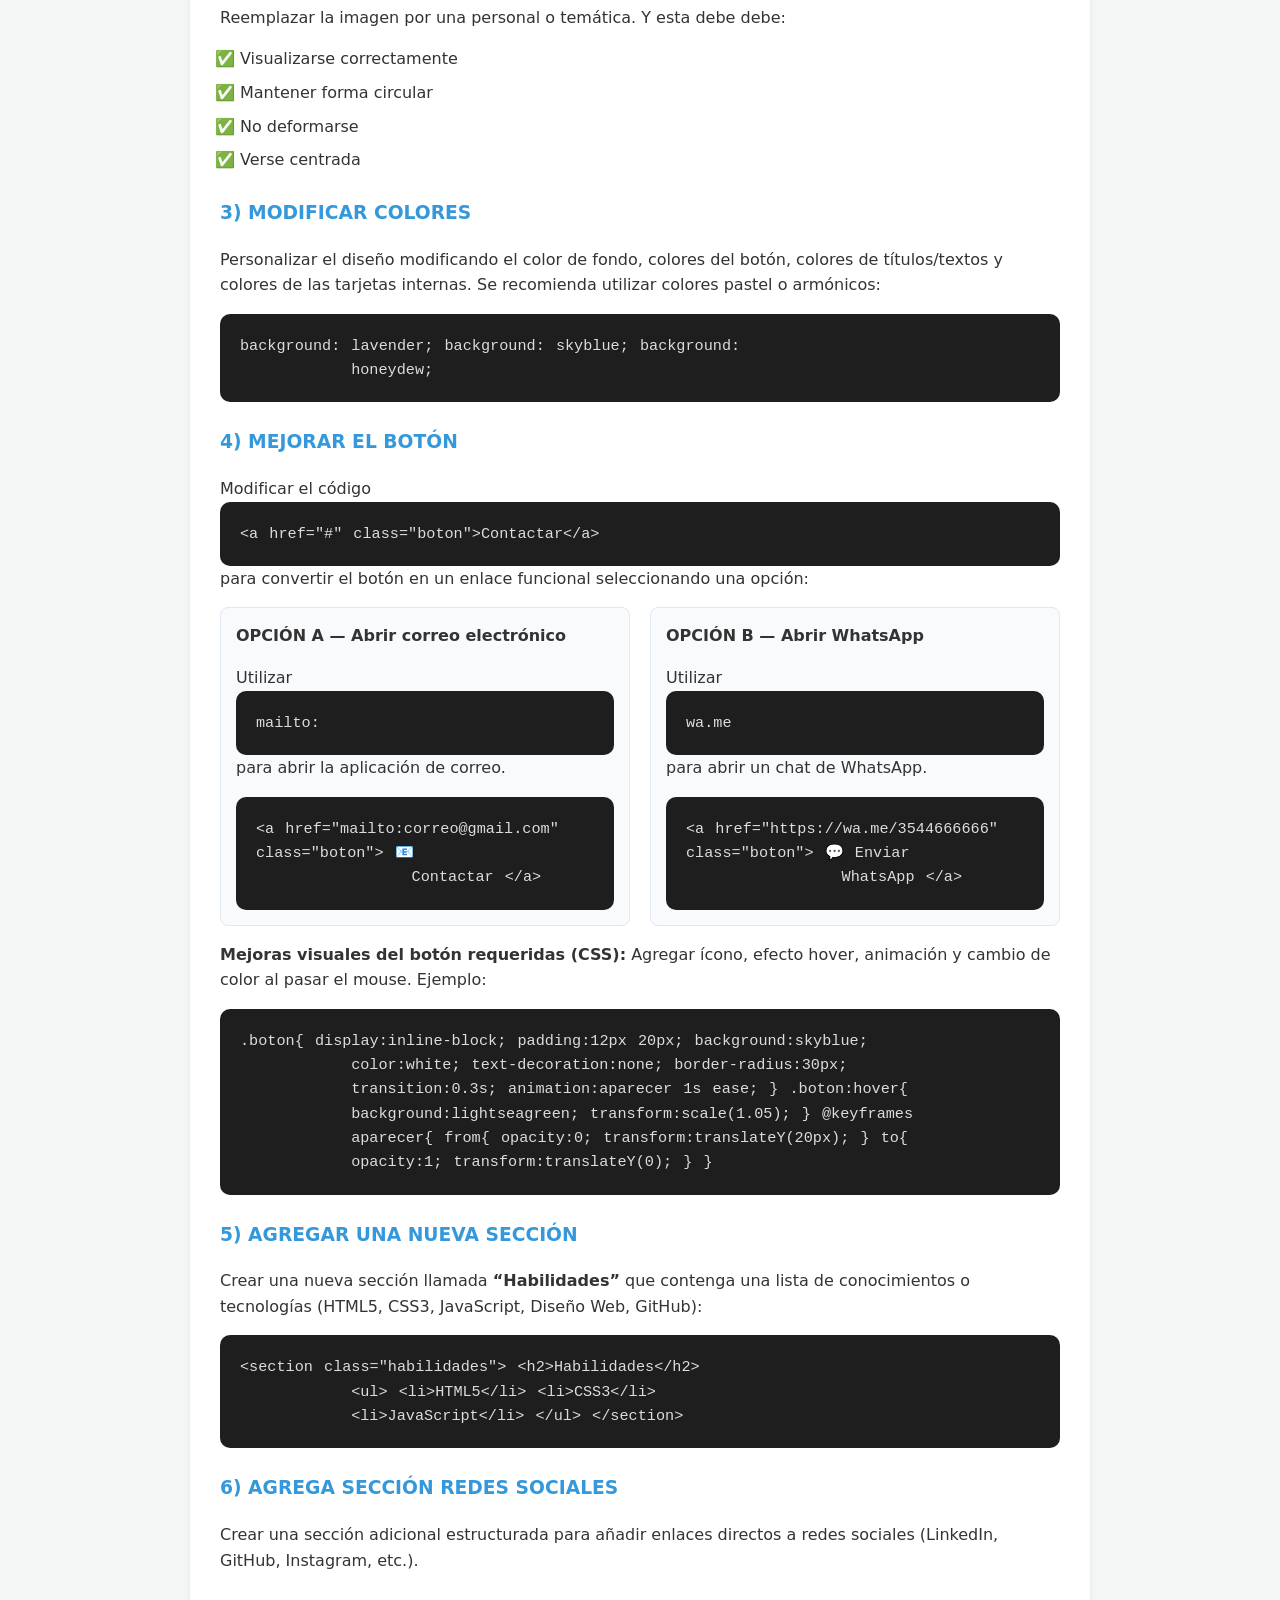
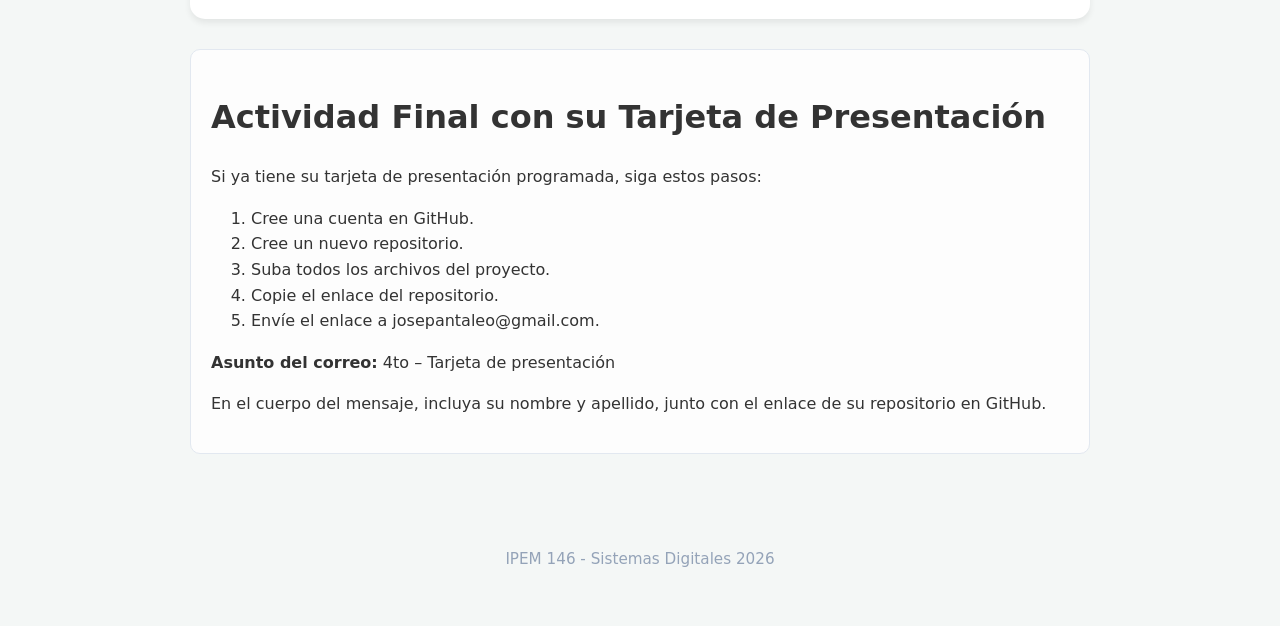
==== commit df551bcc: "Add files via upload" ====
--- a/index.html
+++ b/index.html
@@ -240,8 +240,8 @@
 
   <body>
     <header>
-      <h1>IPEM 146 - Sistemas Digitales</h1>
-      <p>4TO A Tarde - Informática</p>
+      <h1>IPEM 146 - -Desarrollo de Sol Informaticas</h1>
+      <p>5TO A Tarde - Informática</p>
       <p>Prof. J. Pantaleo</p>
     </header>
 
@@ -262,8 +262,7 @@
           </h1>
         </header>
         <br />
-        <a href="anteriores.html">🙂‍↔️ Temas Anteriores</a>
-        <h2>1. Obtener el archivo</h2>
+
         <p>
           Entra en la web oficial:
           <a href="https://code.visualstudio.com/">code.visualstudio.com</a>.
@@ -506,7 +505,7 @@
         </div>
 
         <div class="box">
-          <h2>Ejercicio</h2>
+          <h2>Actividad Practica: Cree su tarjeta de presentación personal</h2>
           <ol>
             <li>📁 Crea una carpeta en <strong>Mis documentos</strong>.</li>
             <li>
@@ -566,15 +565,8 @@
       </section>
 
       <section id="actividad-tarjeta">
-        <h1
-          style="
-            color: var(--primary);
-            text-align: center;
-            border-bottom: 2px solid var(--secondary);
-            padding-bottom: 10px;
-          "
-        >
-          ACTIVIDAD PRÁCTICA:  <br>Modifique su Tarjeta Personal con HTML y CSS
+        <h1>
+          Activadad Práctica 2: Modifique su Tarjeta Personal con HTML y CSS
         </h1>
 
         <h3>OBJETIVO</h3>
@@ -586,9 +578,9 @@
 
         <h3>CONSIGNA GENERAL</h3>
         <p>
-          A partir del código entregado por el docente, el estudiante deberá
-          crear una versión personalizada de la tarjeta digital. Se deberán
-          modificar y mejorar los siguientes elementos:
+          A partir del código anterior, el estudiante deberá crear una versión
+          personalizada de la tarjeta digital. Se deberán modificar y mejorar
+          los siguientes elementos:
         </p>
         <ul style="list-style-type: &quot;✅ &quot;; padding-left: 20px">
           <li>Información personal</li>
@@ -697,6 +689,30 @@
           a redes sociales (LinkedIn, GitHub, Instagram, etc.).
         </p>
       </section>
+      <div class="container">
+        <h1>Actividad Final con su Tarjeta de Presentación</h1>
+
+        
+
+        <p>
+          Si ya tiene su tarjeta de presentación programada, siga estos pasos:
+        </p>
+
+        <ol>
+          <li>Cree una cuenta en GitHub.</li>
+          <li>Cree un nuevo repositorio.</li>
+          <li>Suba todos los archivos del proyecto.</li>
+          <li>Copie el enlace del repositorio.</li>
+          <li>Envíe el enlace a josepantaleo@gmail.com.</li>
+        </ol>
+
+        <p><strong>Asunto del correo:</strong> 4to – Tarjeta de presentación</p>
+
+        <p>
+          En el cuerpo del mensaje, incluya su nombre y apellido, junto con el
+          enlace de su repositorio en GitHub.
+        </p>
+      </div>
     </div>
 
     <footer>
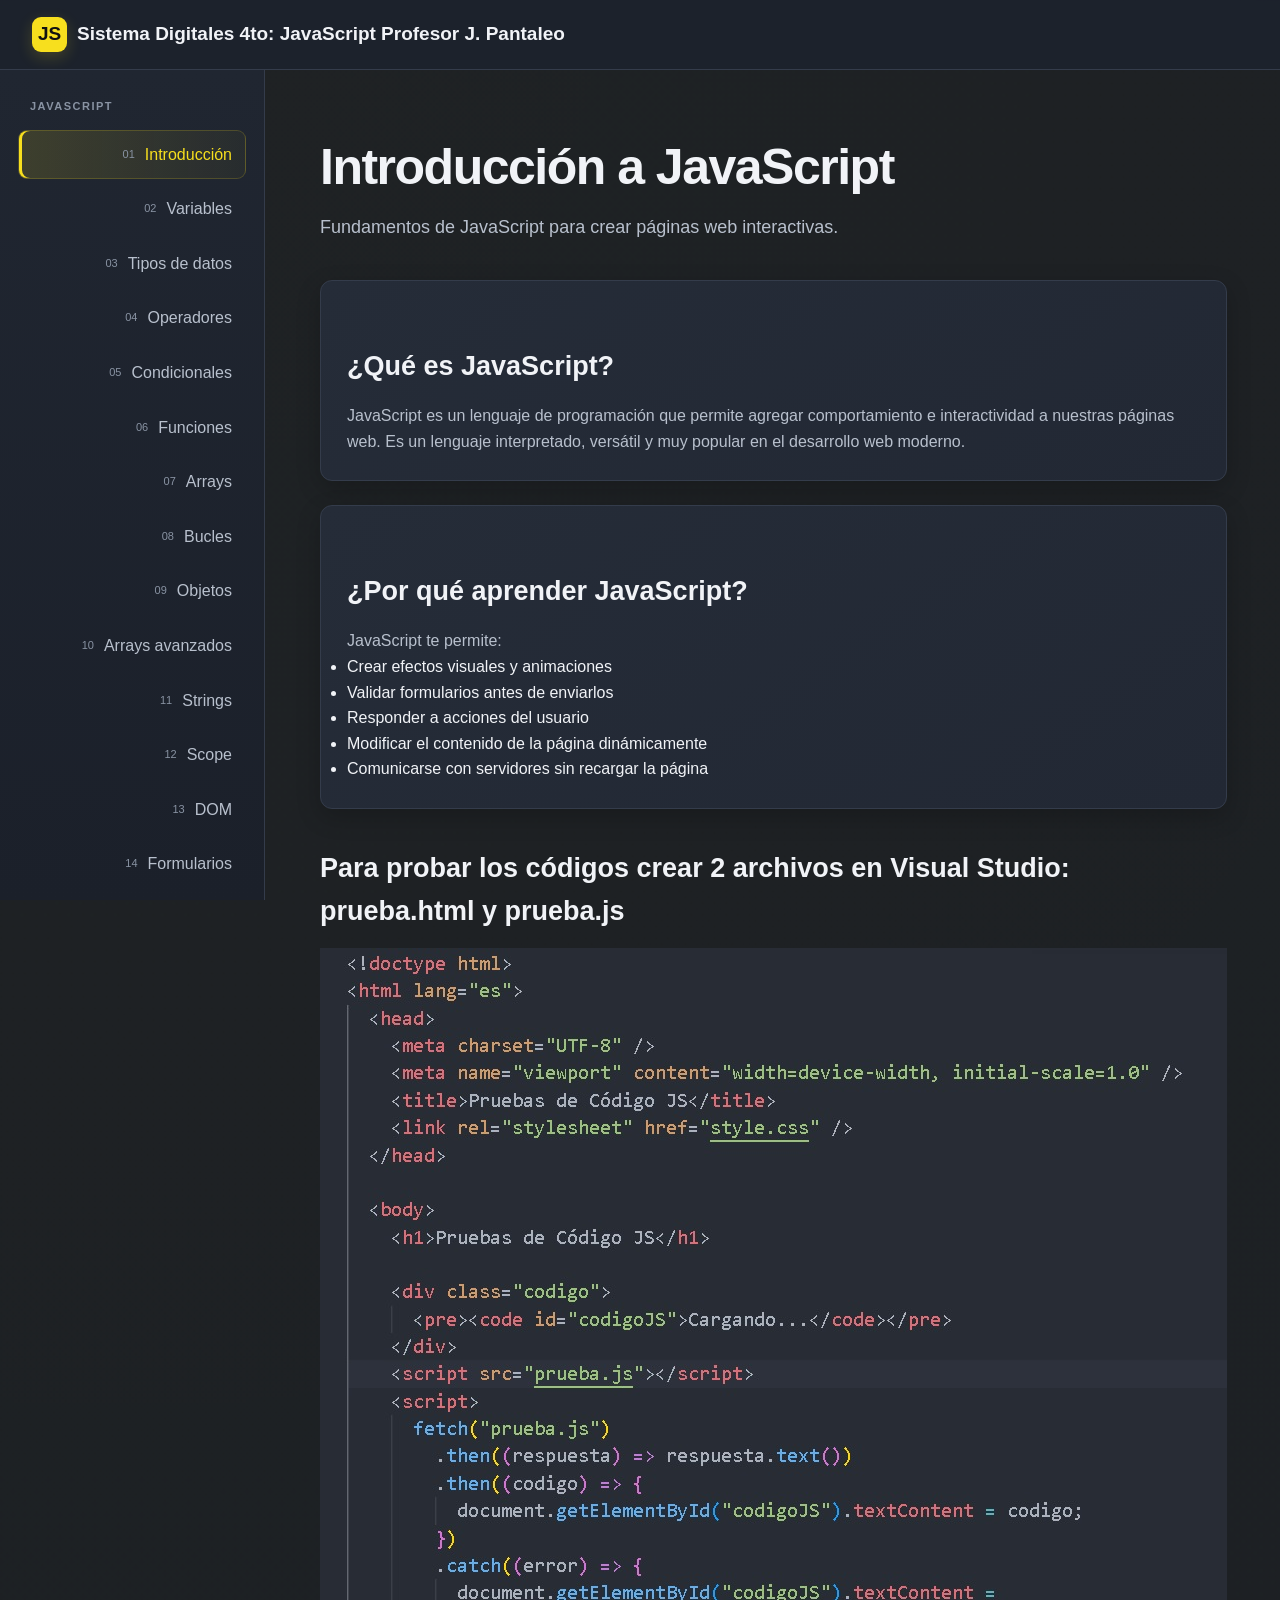
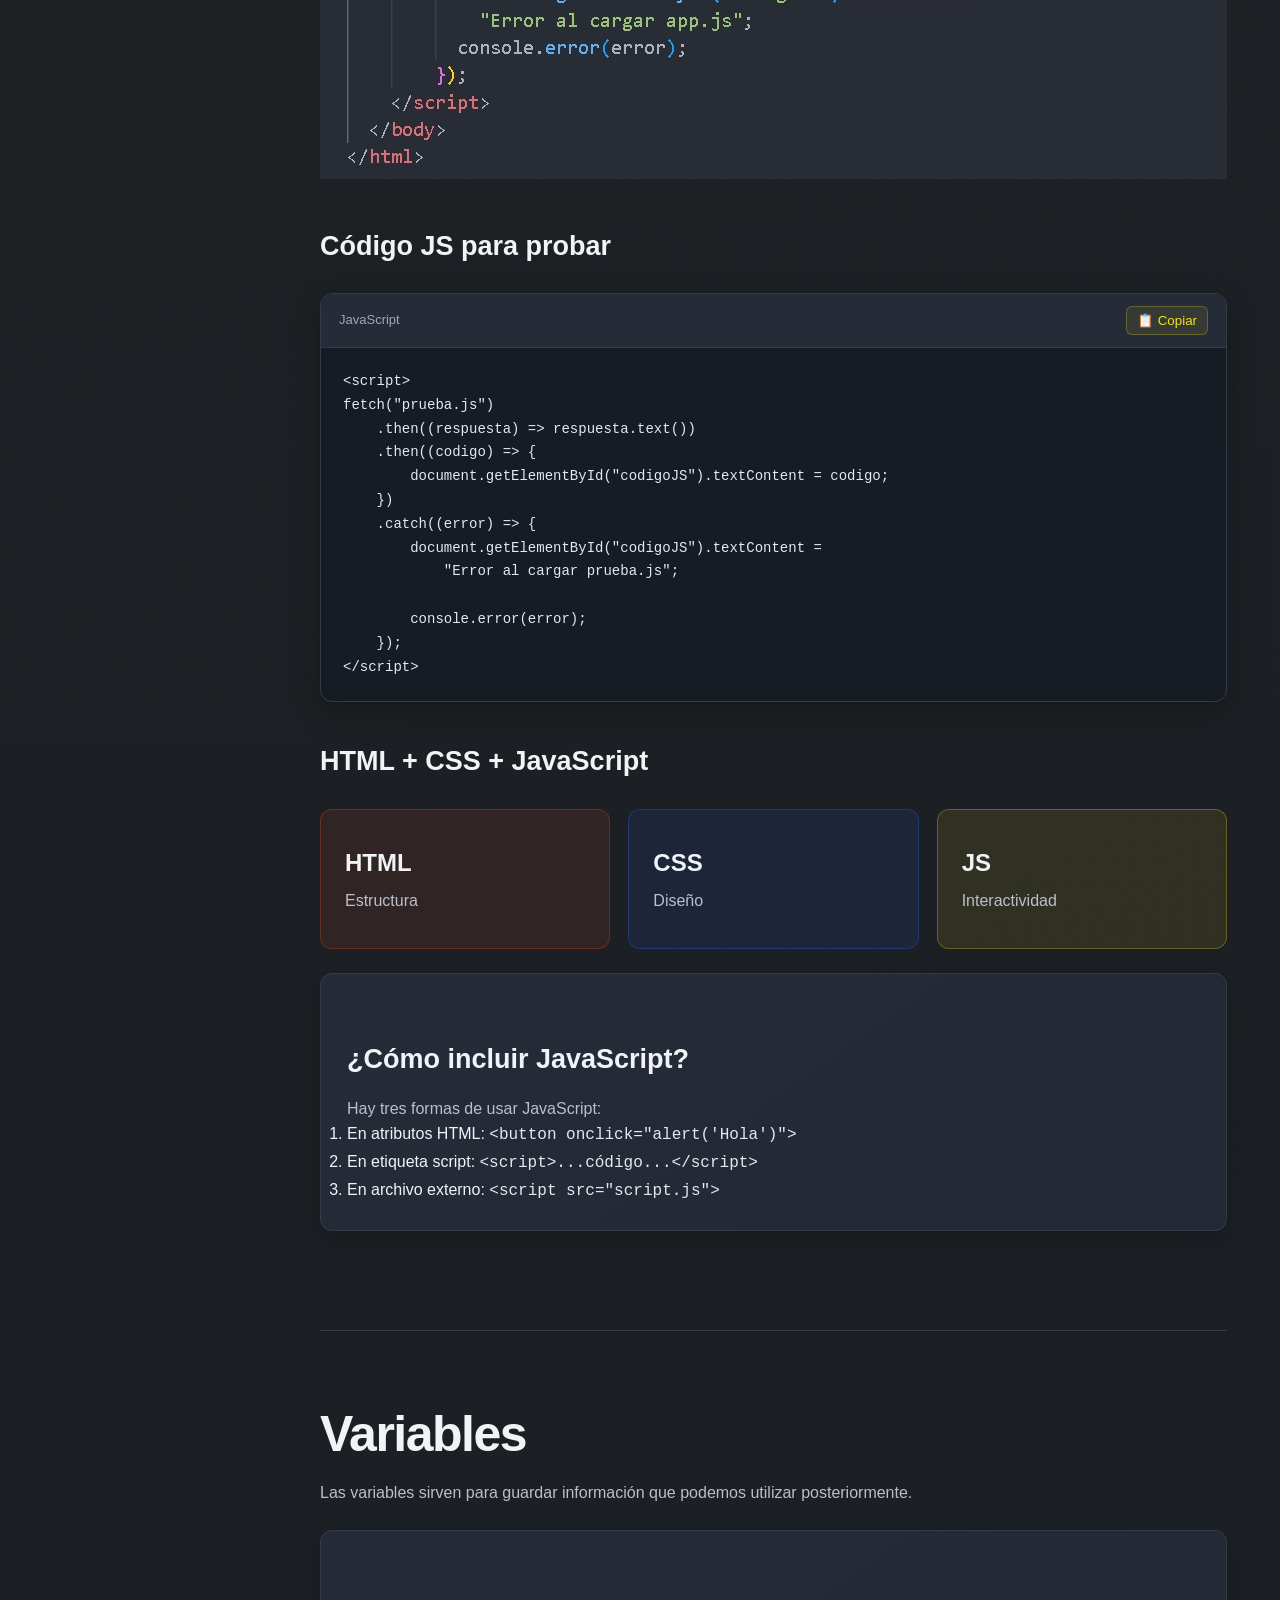
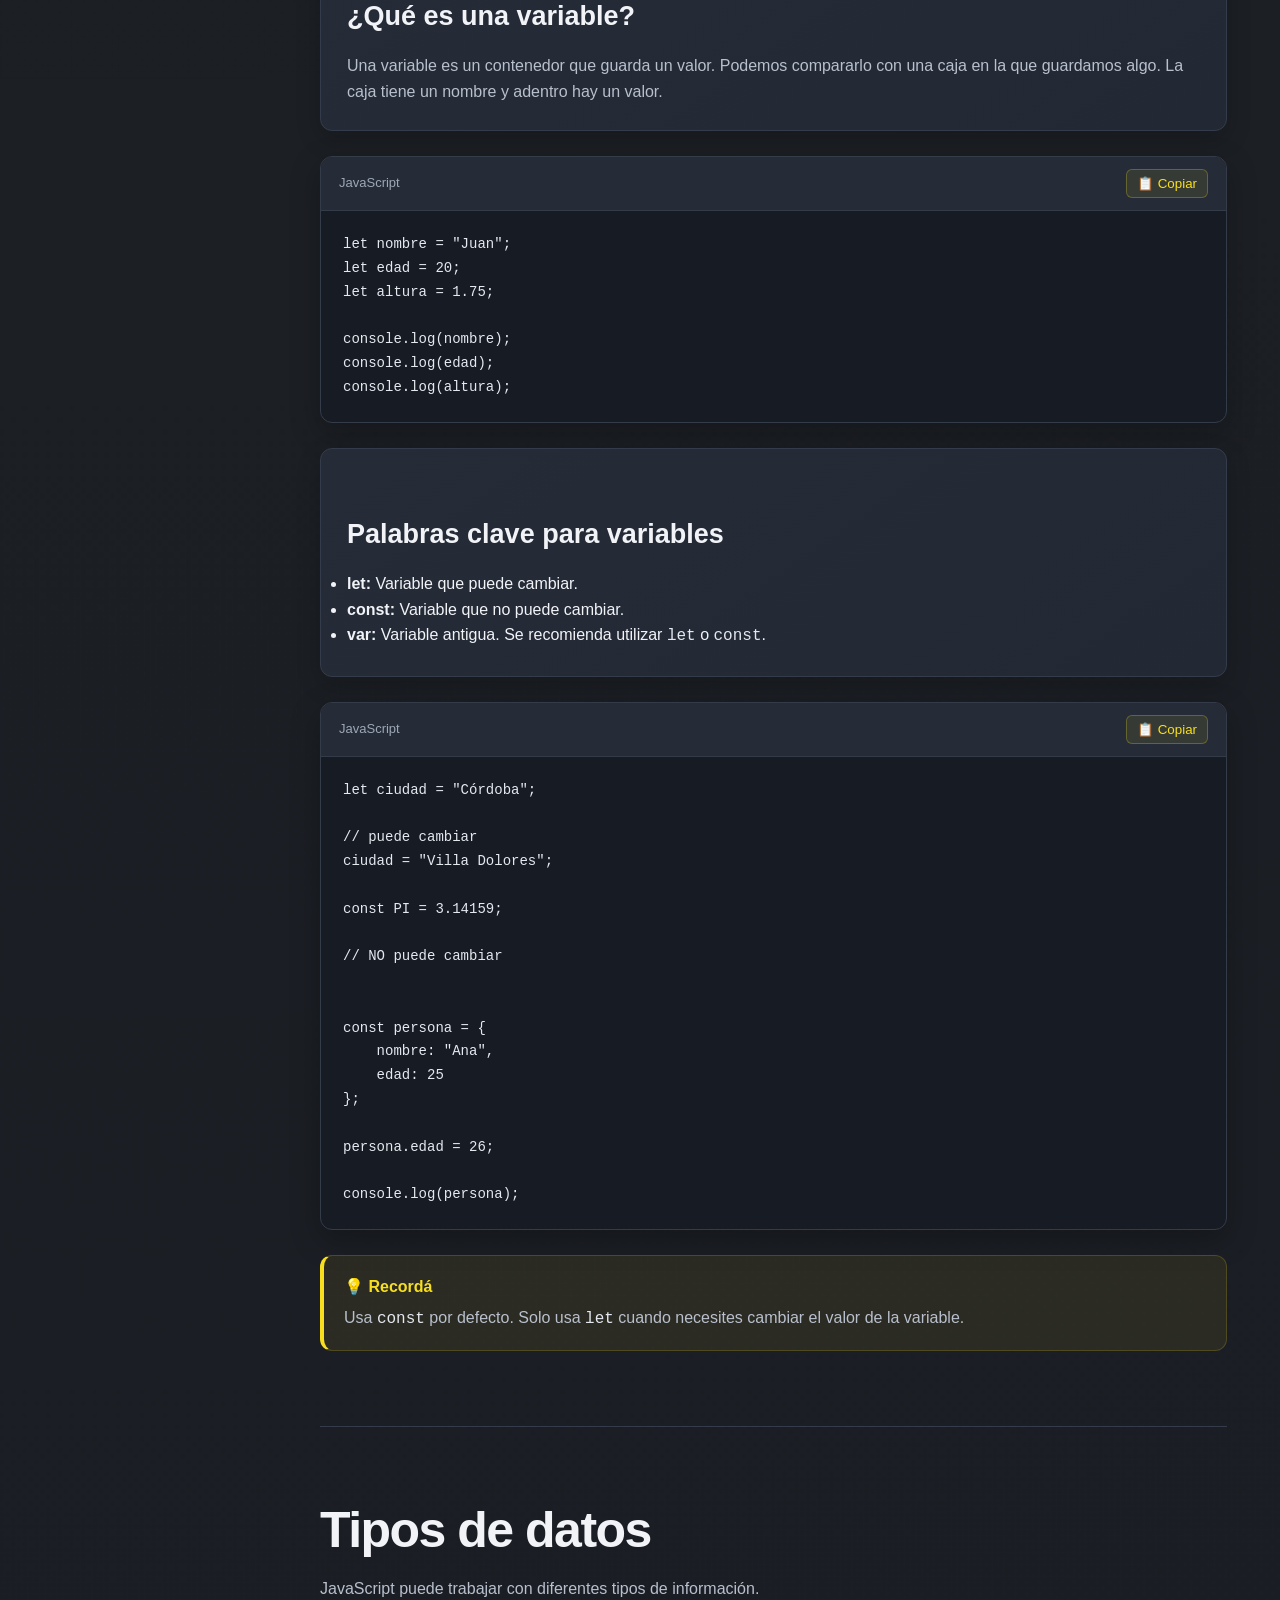
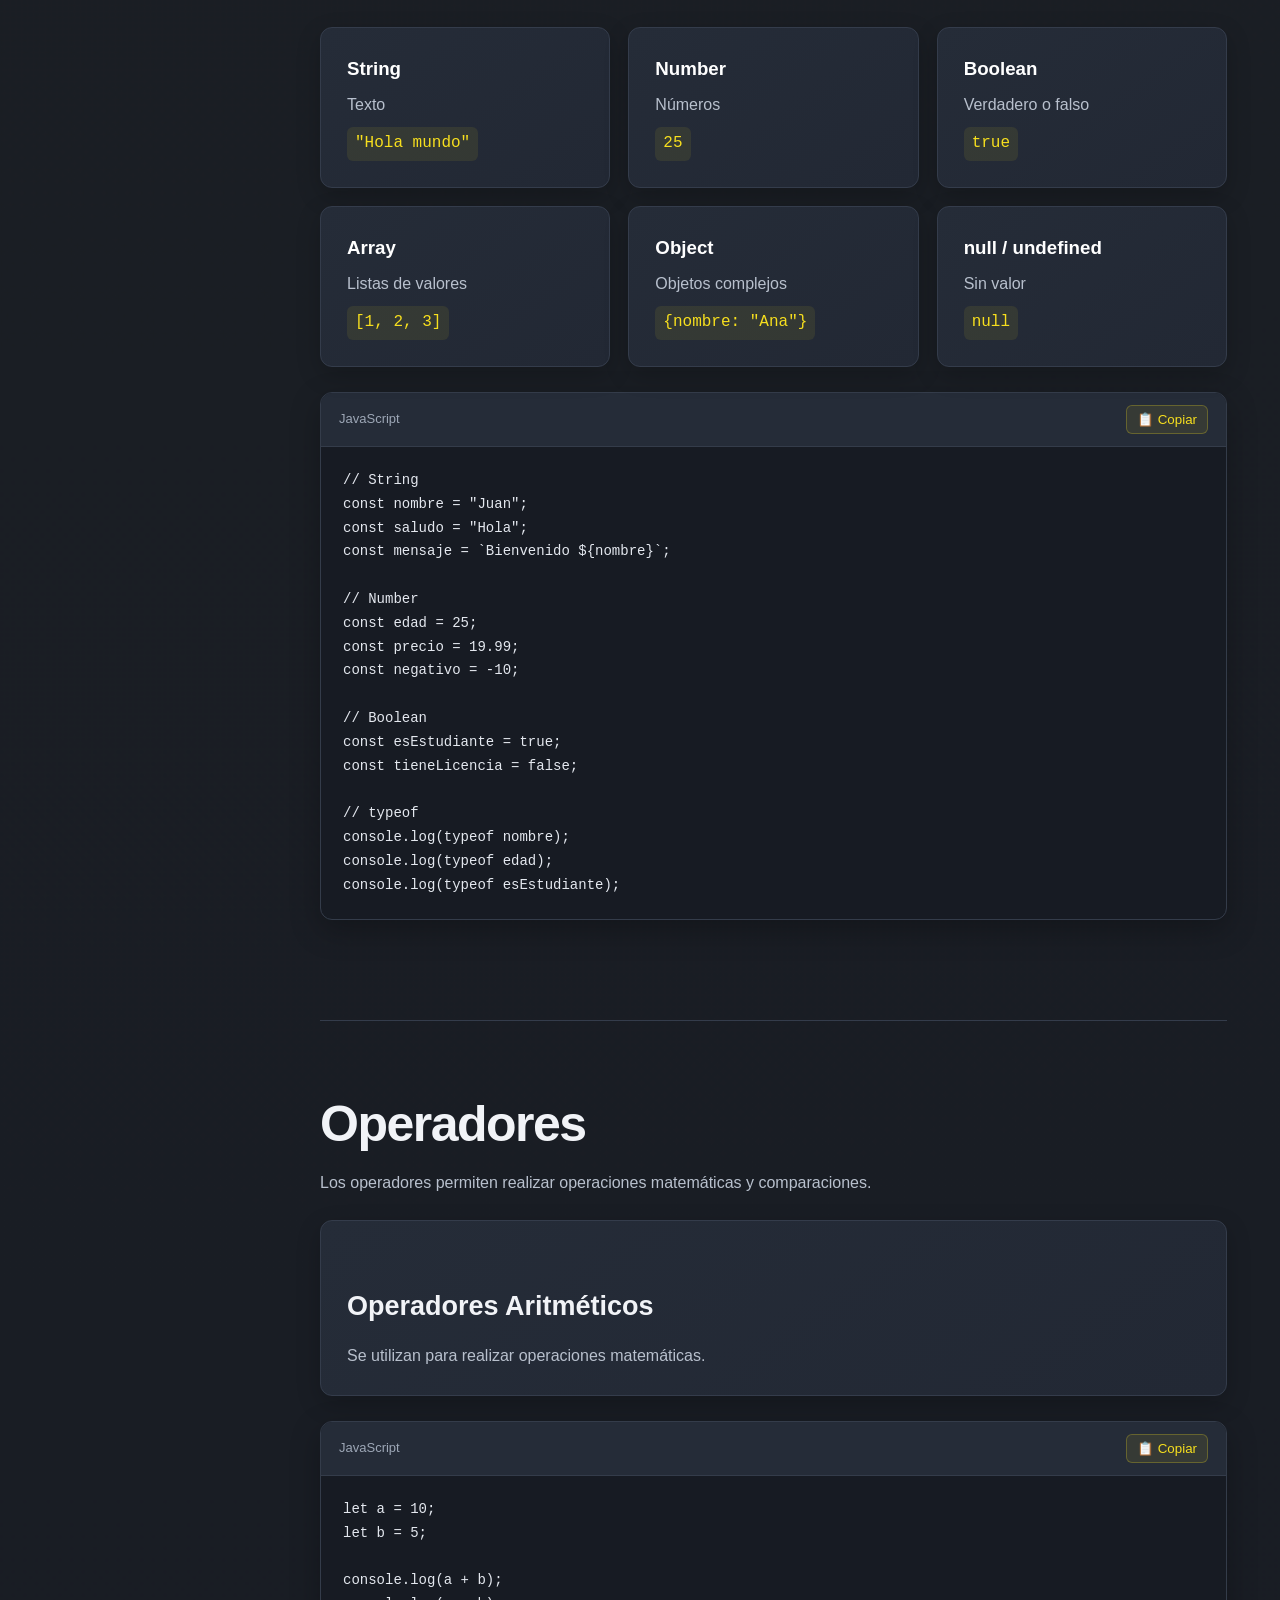
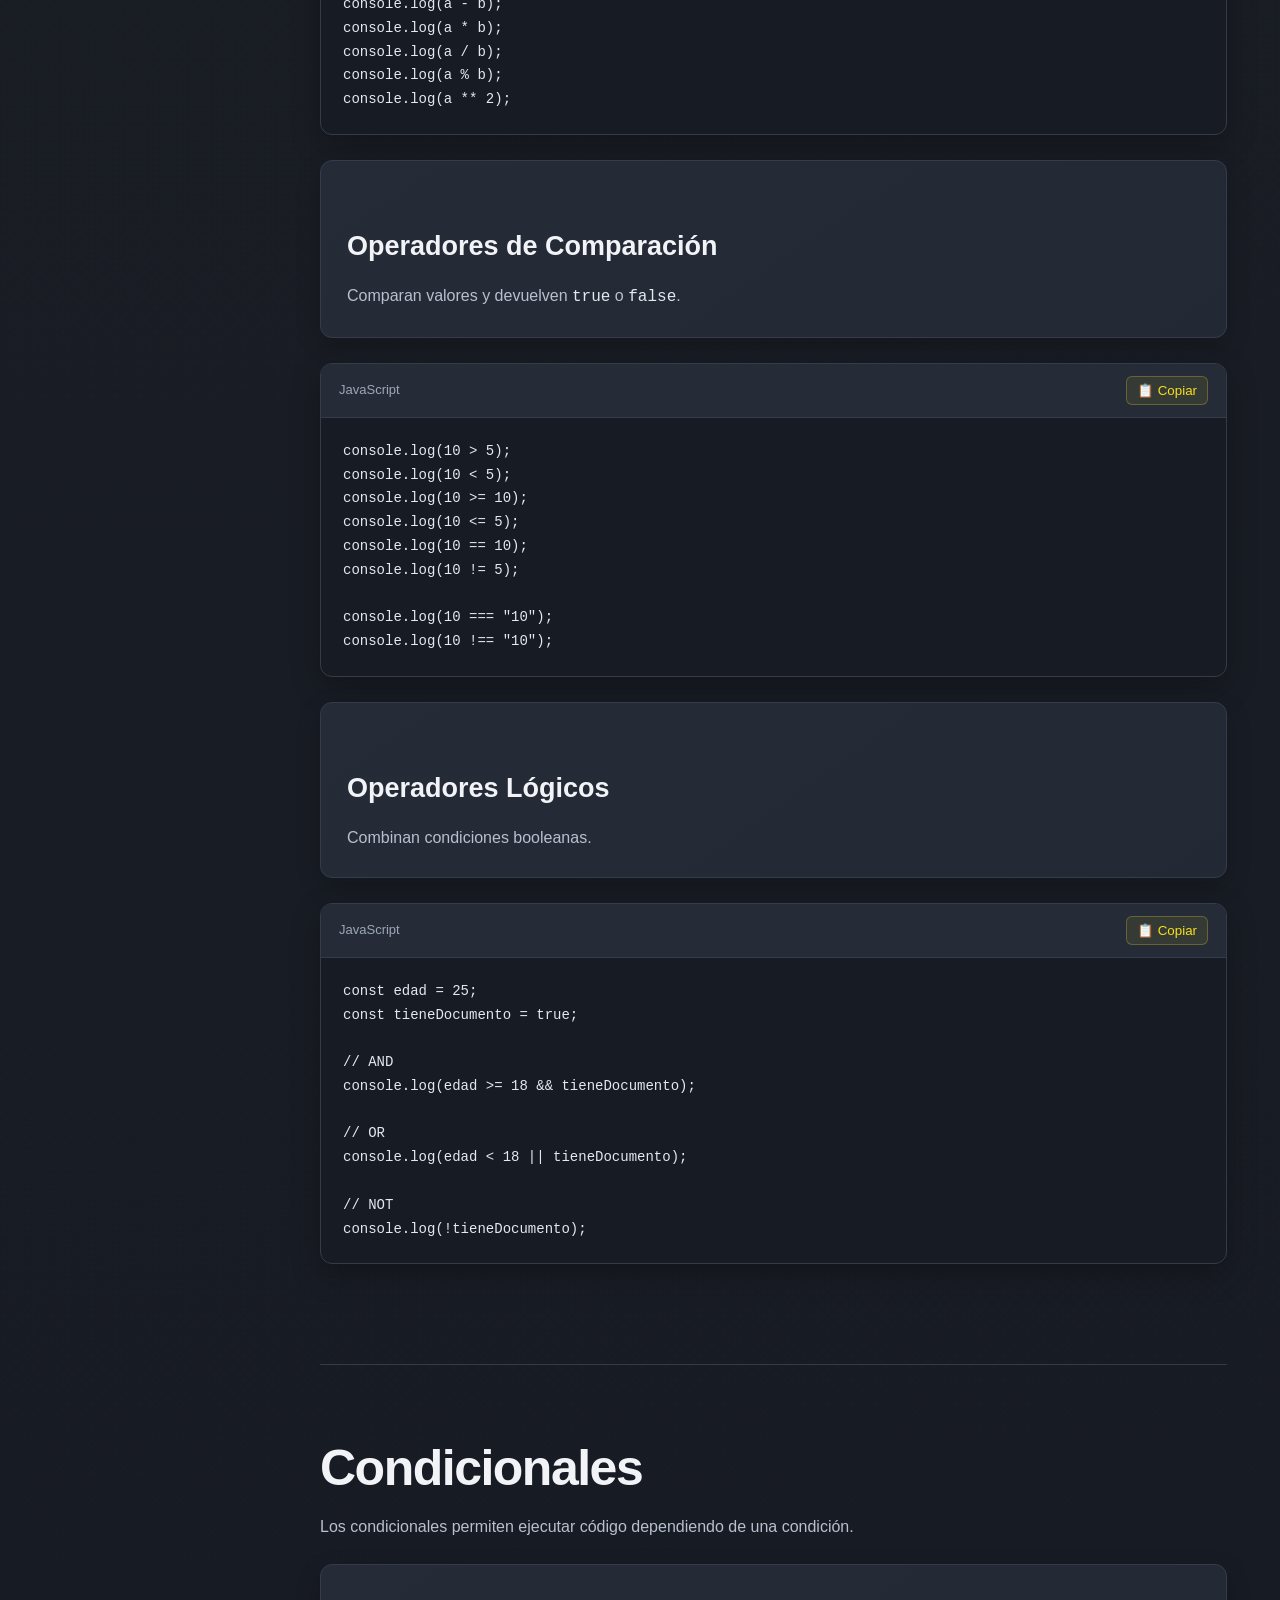
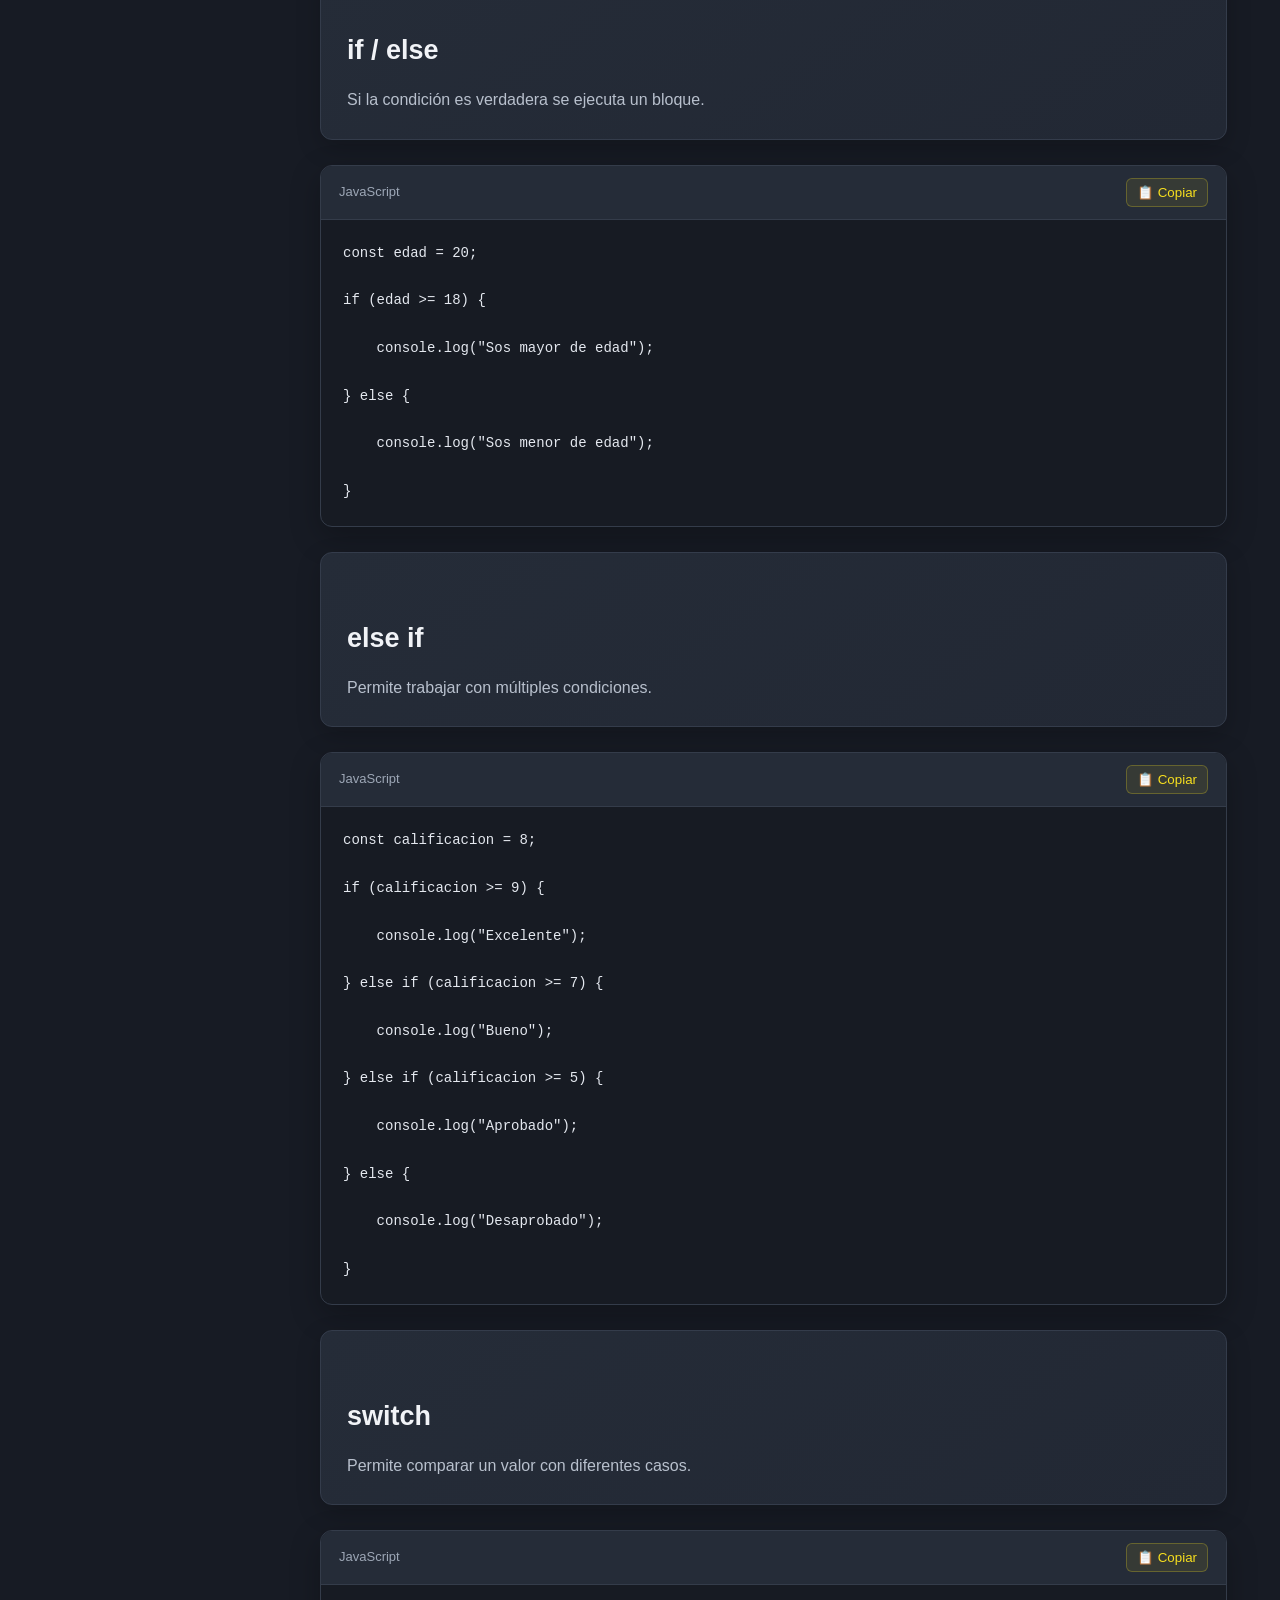
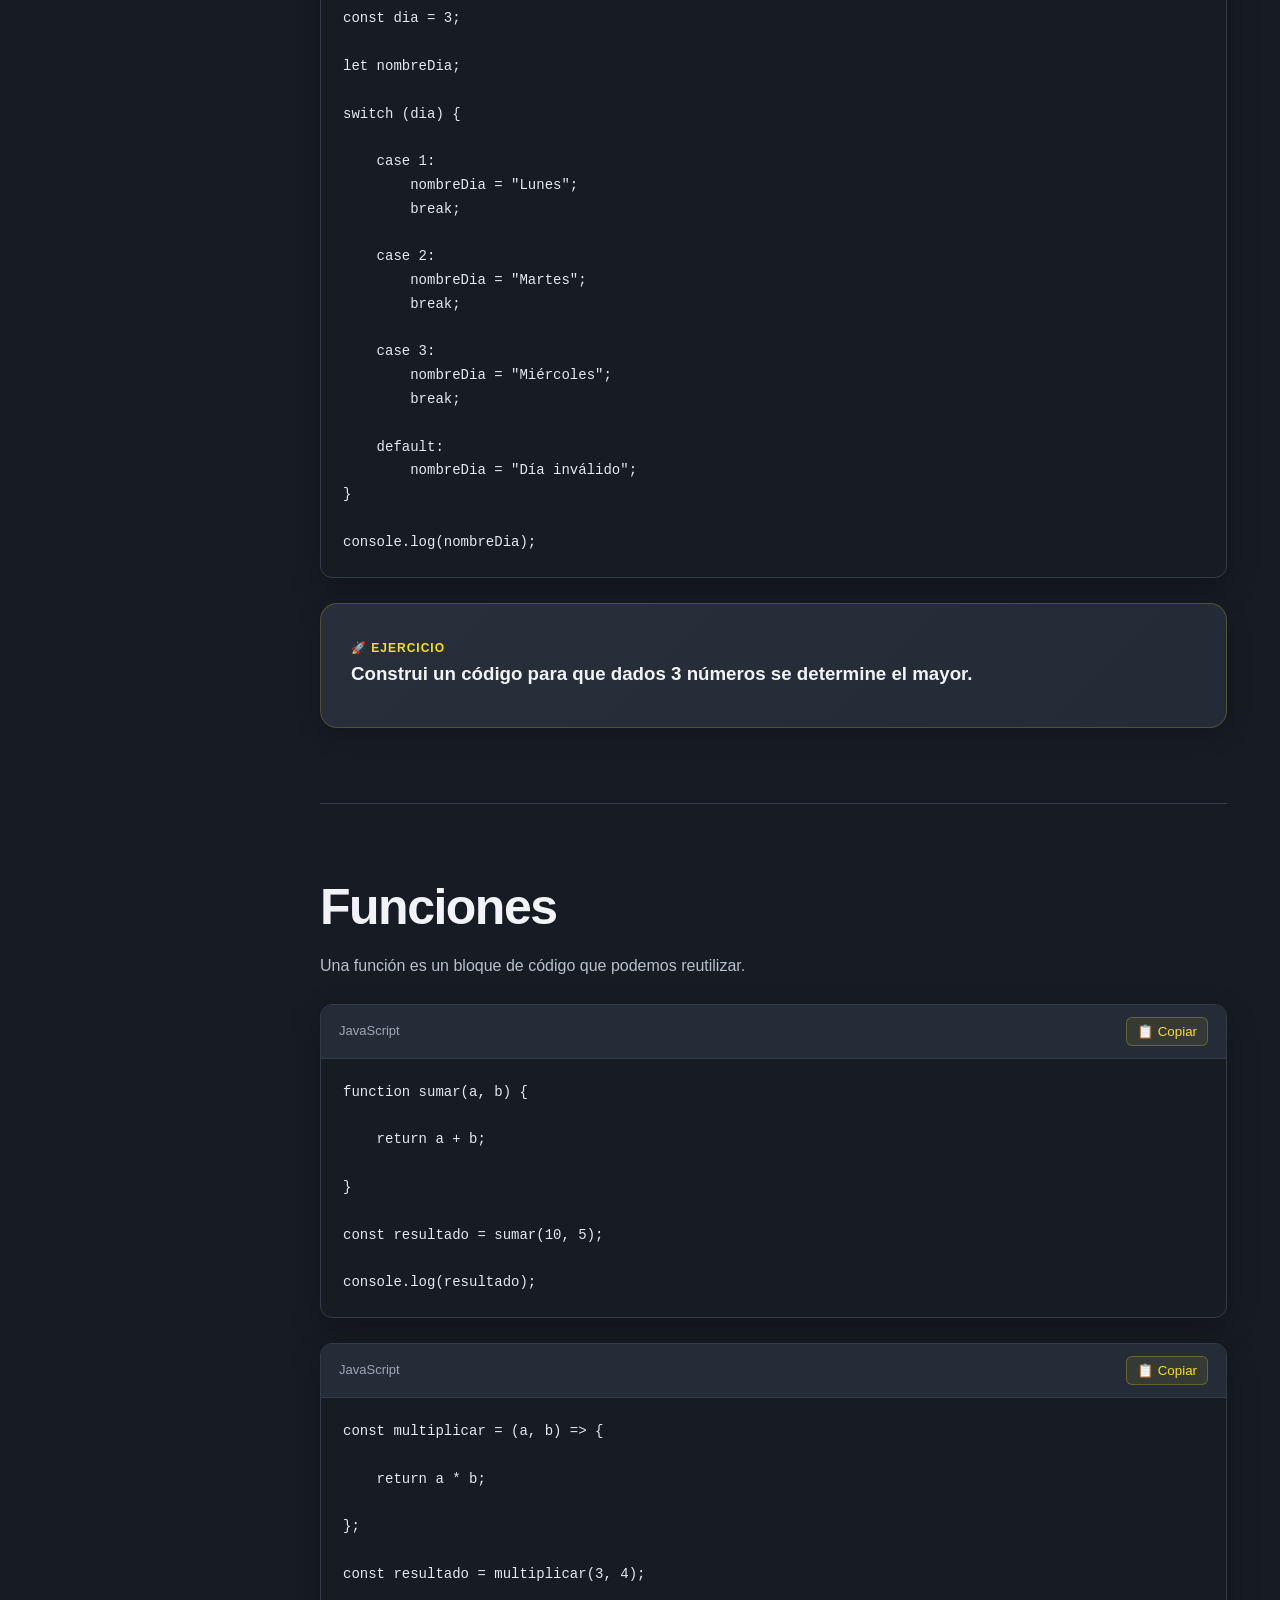
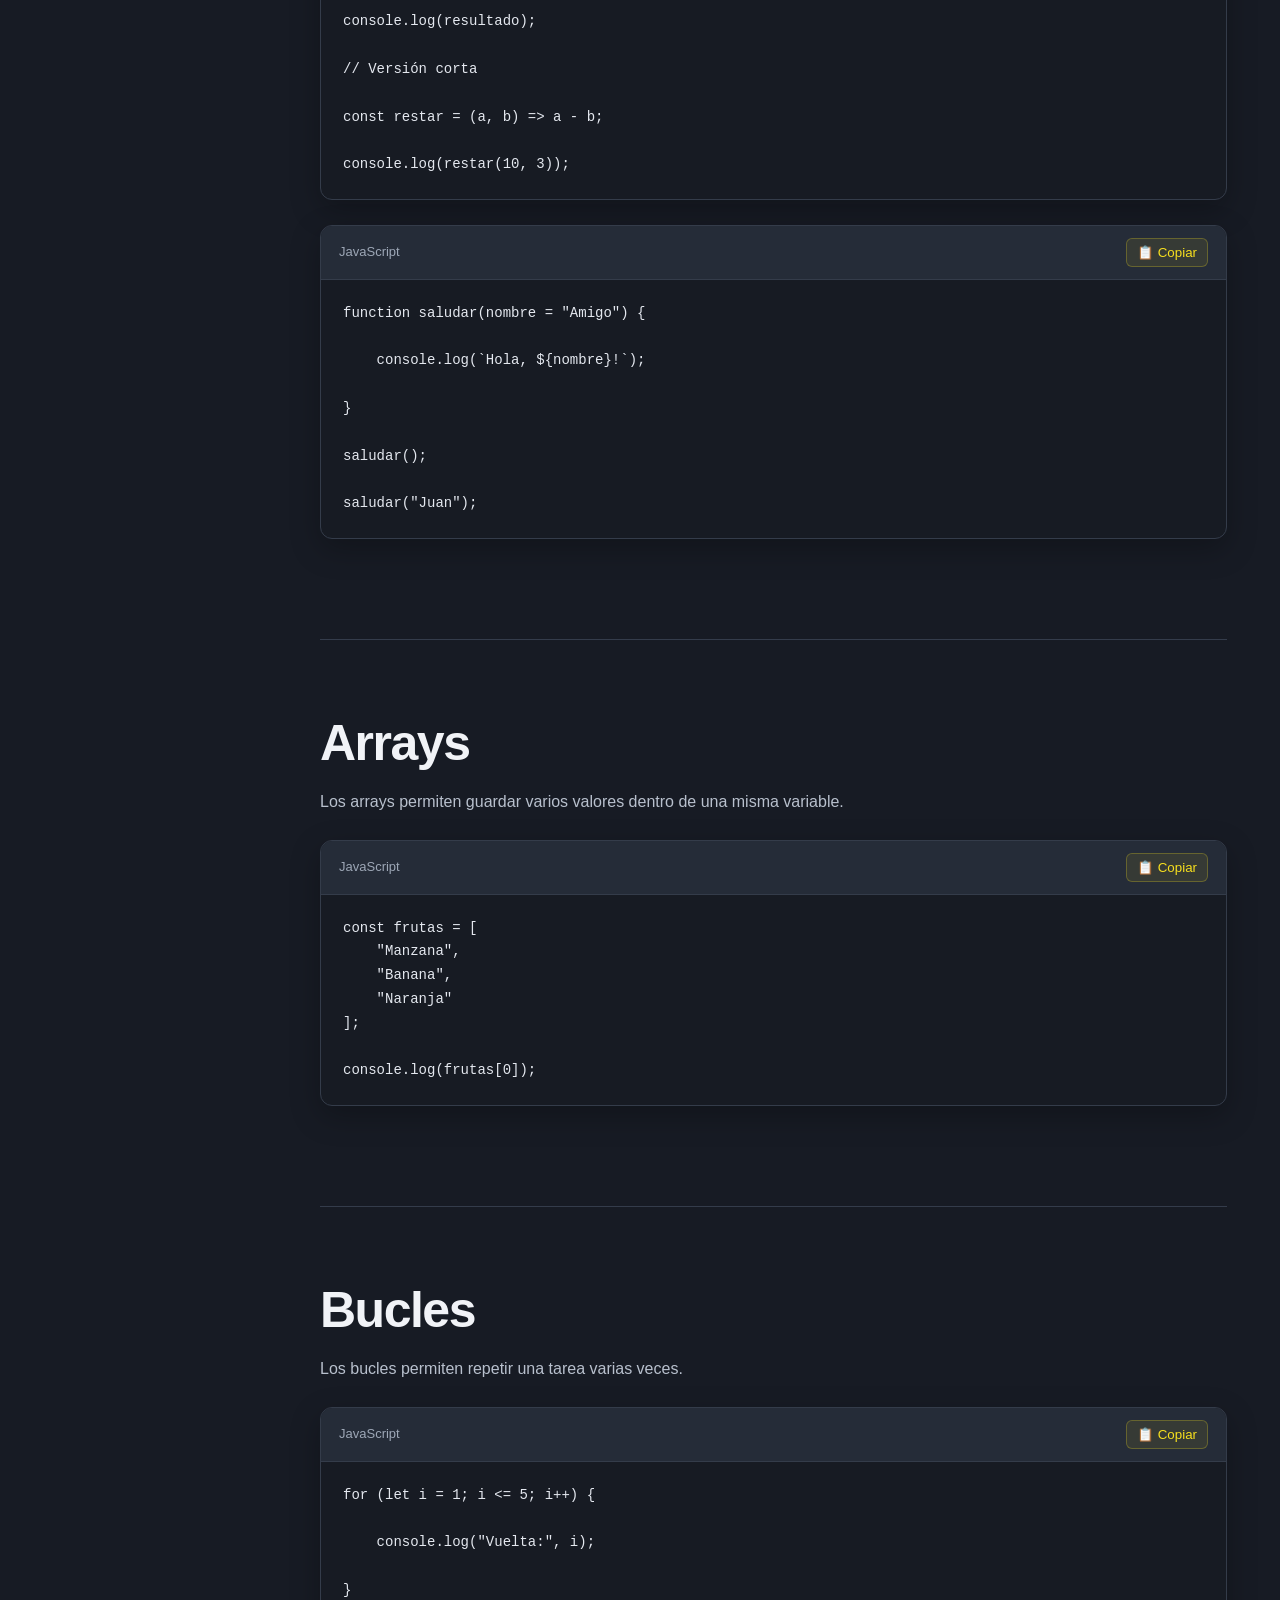
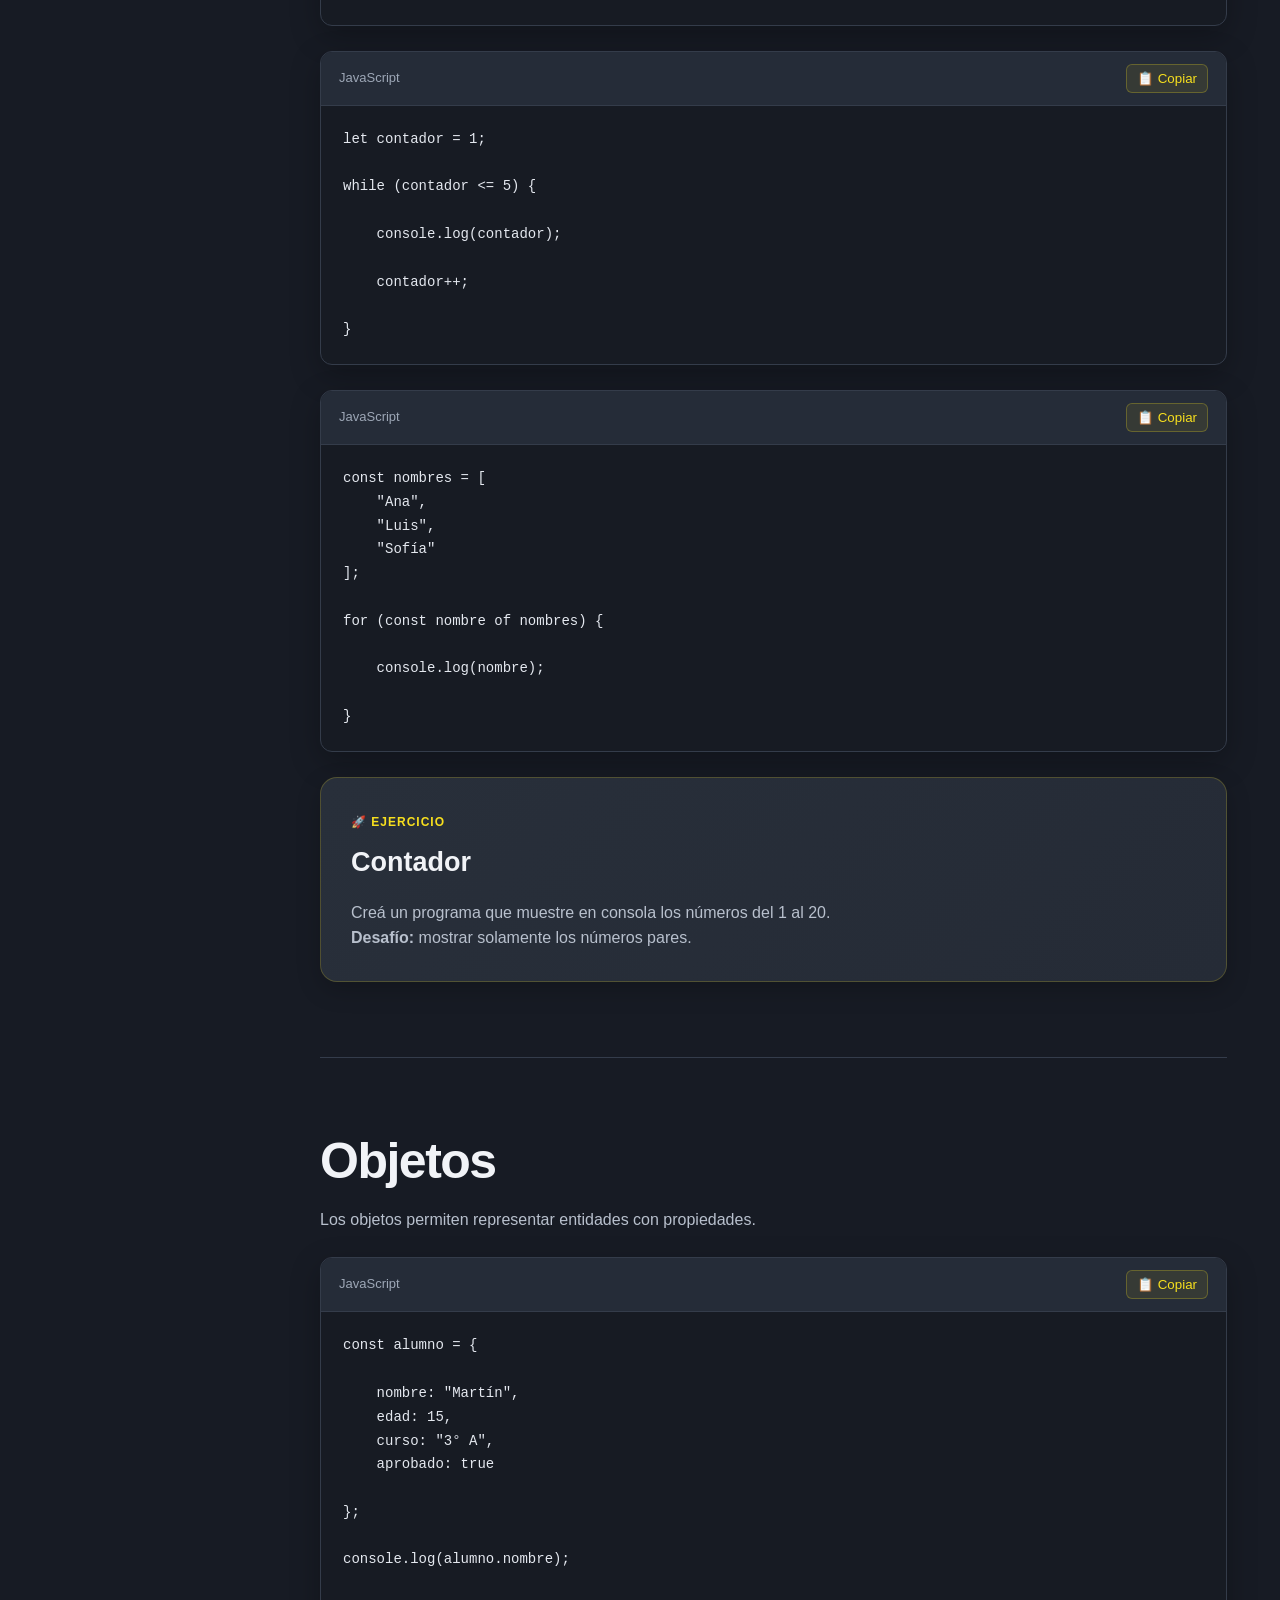
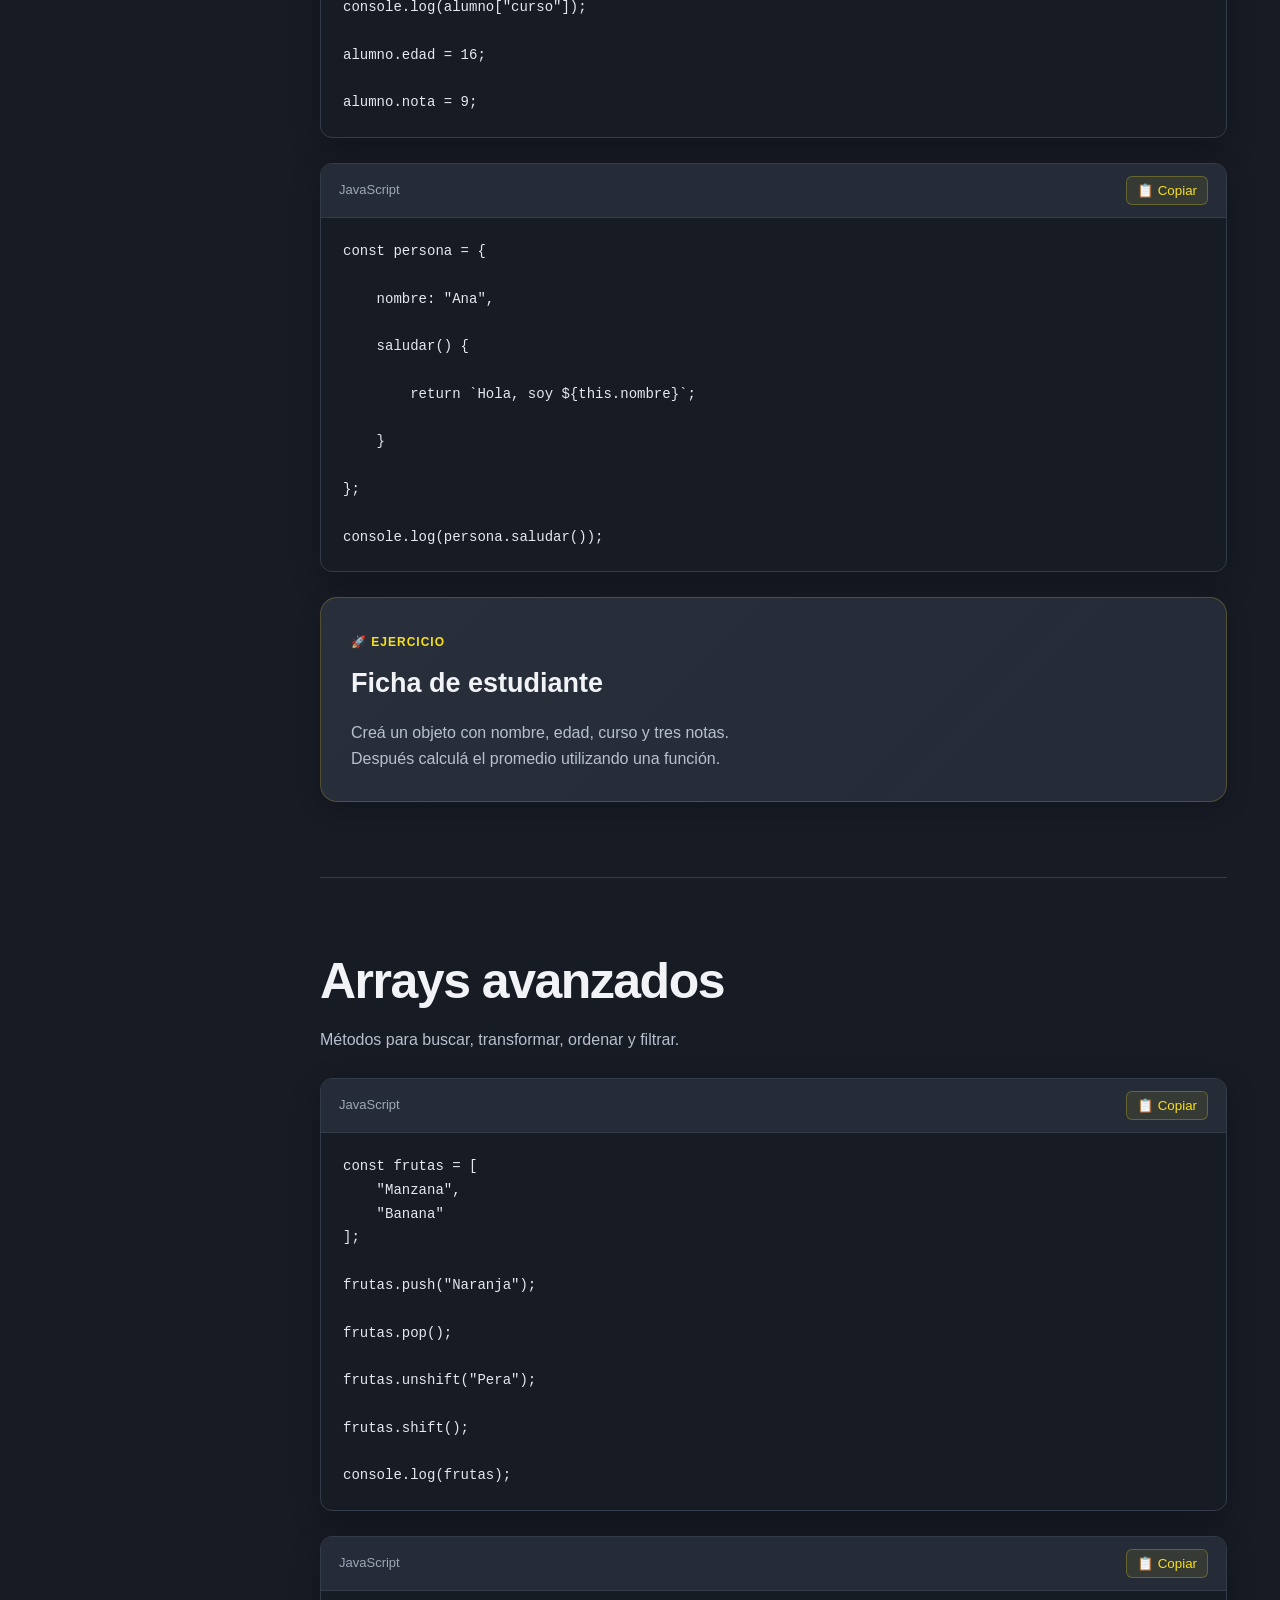
==== commit 6db74fff: "Add files via upload" ====
--- a/index.html
+++ b/index.html
@@ -1,722 +1,1884 @@
-<!doctype html>
-<html lang="es">
-  <head>
-    <meta charset="UTF-8" />
-    <meta name="viewport" content="width=device-width, initial-scale=1.0" />
-    <title>Sistemas Digitales - Resumen Clase 1</title>
-    <style>
-      a {
-        font-size: 25px;
-      }
-      /* Estilos optimizados para modernizar el diseño */
-      :root {
-        --primary: #3a2c50;
-        --secondary: #3498db;
-        --accent: #e67e22;
-        --bg: #f4f7f6;
-        --text: #333;
-        --white: #ffffff;
-        --shadow: 0 4px 6px rgba(0, 0, 0, 0.07);
-      }
-
-      body {
-        font-family:
-          "Segoe UI",
-          system-ui,
-          -apple-system,
-          sans-serif;
-        line-height: 1.6;
-        color: var(--text);
-        background-color: var(--bg);
-        margin: 0;
-        padding: 0;
-      }
-
-      header {
-        background: var(--primary);
-        color: var(--white);
-        padding: 3rem 1rem;
-        text-align: center;
-        box-shadow: 0 2px 15px rgba(0, 0, 0, 0.2);
-      }
-
-      header h1 {
-        margin: 0;
-        font-size: 2.2rem;
-        letter-spacing: -1px;
-      }
-      header p {
-        margin: 8px 0 0;
-        opacity: 0.9;
-        font-size: 1.1rem;
-      }
-
-      .contenedor {
-        max-width: 900px;
-        margin: 30px auto;
-        padding: 0 20px;
-      }
-
-      section {
-        background: var(--white);
-        margin-bottom: 30px;
-        padding: 30px;
-        border-radius: 15px;
-        box-shadow: var(--shadow);
-      }
-
-      h2 {
-        color: var(--primary);
-        border-left: 6px solid var(--secondary);
-        padding-left: 15px;
-        margin-top: 0;
-        font-size: 1.6rem;
-      }
-
-      h3 {
-        color: var(--secondary);
-        margin-top: 25px;
-      }
-
-      .resumen {
-        background: #e8f5e9;
-        color: #2e7d32;
-        padding: 18px;
-        border-radius: 10px;
-        border-left: 5px solid #4caf50;
-        font-weight: 600;
-        margin: 20px 0;
-      }
-
-      .ejemplo {
-        background: #fff9c4;
-        color: #5d4037;
-        padding: 18px;
-        border-radius: 10px;
-        border: 1px solid #ffe082;
-        font-family: "Consolas", "Monaco", monospace;
-        margin: 20px 0;
-      }
-
-      .tip {
-        background: #e3f2fd;
-        padding: 15px;
-        border-radius: 8px;
-        border-left: 4px solid var(--secondary);
-        margin: 15px 0;
-      }
-
-      img {
-        max-width: 100%;
-        height: auto;
-        display: block;
-        margin: 20px auto;
-        border-radius: 12px;
-        box-shadow: 0 2px 8px rgba(0, 0, 0, 0.1);
-      }
-
-      .columnas {
-        display: flex;
-        gap: 25px;
-        flex-wrap: wrap;
-        margin-top: 20px;
-      }
-
-      .columna {
-        flex: 1;
-        min-width: 280px;
-        background: #fcfcfc;
-        padding: 20px;
-        border-radius: 12px;
-        border: 1px solid #eee;
-      }
-
-      table {
-        width: 100%;
-        border-collapse: collapse;
-        margin: 20px 0;
-        background: white;
-      }
-
-      th,
-      td {
-        border: 1px solid #edf2f7;
-        padding: 14px;
-        text-align: left;
-      }
-
-      th {
-        background: var(--secondary);
-        color: white;
-      }
-      tr:nth-child(even) {
-        background-color: #f8fafc;
-      }
-
-      .container,
-      .box {
-        border: 1px solid #e2e8f0;
-        padding: 20px;
-        margin-bottom: 20px;
-        border-radius: 10px;
-        background: #fdfdfd;
-      }
-
-      .key {
-        background: #e2e8f0;
-        padding: 3px 6px;
-        border-radius: 5px;
-        font-family: monospace;
-        font-weight: bold;
-        color: #4a5568;
-      }
-
-      code {
-        display: block;
-        background: #1e1e1e;
-        color: #dcdcdc;
-        padding: 20px;
-        border-radius: 10px;
-        overflow-x: auto;
-        font-family: "Consolas", monospace;
-        font-size: 0.95rem;
-        line-height: 1.6;
-        word-spacing: 2px;
-        white-space: pre-wrap;
-      }
-
-      footer {
-        text-align: center;
-        padding: 3rem;
-        color: #94a3b8;
-        font-size: 0.95rem;
-      }
-
-      a {
-        color: var(--secondary);
-        text-decoration: none;
-        font-weight: bold;
-        transition: color 0.2s;
-      }
-      a:hover {
-        color: var(--accent);
-        text-decoration: underline;
-      }
-
-      ul {
-        list-style-type: none;
-        padding-left: 10px;
-      }
-      ul li {
-        margin-bottom: 8px;
-      }
-
-      /* Estilos específicos para la nueva actividad de la tarjeta */
-      .opciones-container {
-        display: flex;
-        gap: 20px;
-        flex-wrap: wrap;
-        margin-top: 15px;
-      }
-      .opcion {
-        flex: 1;
-        min-width: 250px;
-        background: #f8fafc;
-        padding: 15px;
-        border-radius: 8px;
-        border: 1px solid #e2e8f0;
-      }
-
-      @media (max-width: 600px) {
-        header h1 {
-          font-size: 1.5rem;
-        }
-        section {
-          padding: 20px;
-        }
-      }
-    </style>
-  </head>
-
-  <body>
-    <header>
-      <h1>IPEM 146 - -Desarrollo de Sol Informaticas</h1>
-      <p>5TO A Tarde - Informática</p>
-      <p>Prof. J. Pantaleo</p>
-    </header>
-
-    <div class="contenedor">
-      <section id="instalacion">
-        <header
-          style="
-            background: none;
-            box-shadow: none;
-            padding: 0;
-            text-align: left;
-            color: inherit;
-          "
-        >
-          <p><em>Software de Programación: Visual Studio Code</em></p>
-          <h1 style="color: var(--primary); font-size: 2rem">
-            Guía de Instalación para Windows
-          </h1>
-        </header>
-        <br />
-
-        <p>
-          Entra en la web oficial:
-          <a href="https://code.visualstudio.com/">code.visualstudio.com</a>.
-        </p>
-        <p>
-          Haz clic en el botón azul <strong>"Download for Windows"</strong>. Se
-          descargará el instalador (ej. <em>VSCodeUserSetup-x64.exe</em>).
-        </p>
-
-        <hr />
-
-        <h3>2. Ejecución y Configuración (Paso Crítico)</h3>
-        <p>
-          Inicia el instalador. Durante el proceso, presta atención a la
-          <strong>Selección de tareas adicionales</strong>. Es fundamental
-          marcar todas las casillas:
-        </p>
-        <ul>
-          <li>[x] Crear un acceso directo en el escritorio.</li>
-          <strong>
-            <li>
-              [x] Agregar la acción "Abrir con Code" al menú contextual de
-              archivos.
-            </li>
-          </strong>
-          <li>
-            [x] Registrar Code como editor para tipos de archivo admitidos.
-          </li>
-        </ul>
-
-        <p>
-          Finalmente, haz clic en <strong>Instalar</strong> y luego en
-          <strong>Finalizar</strong>.
-        </p>
-      </section>
-
-      <hr />
-
-      <section id="configuracion">
-        <h1>Configuración y Extensiones Web (HTML & CSS)</h1>
-        <p>
-          Ajustes esenciales para trabajar con diseño web de forma eficiente.
-        </p>
-
-        <h2>1. El "Auto-Guardado"</h2>
-        <p>Para no perder cambios ni olvidar guardar manualmente:</p>
-        <ul>
-          <li>Ve a <strong>Archivo &gt; Autoguardado</strong>.</li>
-        </ul>
-
-        <article id="productividad-visual">
-          <h3>Productividad Visual</h3>
-          <p>Busca en extensiones (<code>Ctrl + Shift + X</code>):</p>
-          <ul>
-            <li>
-              <strong>Live Server:</strong> Actualización automática del
-              navegador al guardar.
-            </li>
-            <li>
-              <strong>Color Highlight:</strong> Visualización de colores
-              directamente en el código CSS.
-            </li>
-            <li>
-              <strong>CSS Peek:</strong> Acceso rápido a los estilos desde el
-              archivo HTML usando <code>Ctrl + Clic</code>.
-            </li>
-          </ul>
-        </article>
-
-        <article id="escritura-orden">
-          <h3>Escritura y Orden</h3>
-          <ul>
-            <li>
-              <strong>Auto Rename Tag:</strong> Sincronización automática de
-              etiquetas de apertura y cierre.
-            </li>
-            <li>
-              <strong>Prettier:</strong> Formateador automático de código (<code
-                >Shift + Alt + F</code
-              >).
-            </li>
-            <li>
-              <strong>IntelliSense for CSS:</strong> Autocompletado inteligente
-              de clases CSS en HTML.
-            </li>
-          </ul>
-        </article>
-
-        <p>
-          <em
-            >Consejo: Mantén instaladas solo las que ue ses para que VS Code
-            siga siendo rápido.</em
-          >
-        </p>
-      </section>
-
-      <hr />
-
-      <section id="personalizacion">
-        <h1>Personalización: Idioma, Temas e Iconos</h1>
-
-        <h2>1. Cambiar el idioma a Español</h2>
-        <ol>
-          <li>
-            Busca en extensiones (<code>Ctrl + Shift + X</code>):
-            <strong>"Spanish Language Pack"</strong>.
-          </li>
-          <li>
-            Instala y selecciona
-            <strong>"Change Language and Restart"</strong> en el aviso
-            emergente.
-          </li>
-        </ol>
-
-        <h2>2. Temas y Estética</h2>
-        <ul>
-          <li>
-            <strong>Colores:</strong> Presiona <code>Ctrl + K + T</code> para
-            elegir un tema visual.
-          </li>
-          <li>
-            <strong>Iconos:</strong> Instala la extensión
-            <strong>"Material Icon Theme"</strong> para identificar archivos
-            visualmente.
-          </li>
-        </ul>
-      </section>
-
-      <hr />
-
-      <section id="atajos-vscode">
-        <h1>Guía Rápida de Atajos y Trucos</h1>
-        <p>
-          Domina el teclado para programar con la velocidad de un profesional.
-        </p>
-        <h1>⚡ ATAJOS COMPLETOS VS CODE</h1>
-
-        <h2>📁 ARCHIVOS Y CARPETAS (PROYECTOS)</h2>
-        <div class="box">
-          <p>
-            <span class="key">Ctrl + K</span> →
-            <span class="key">Ctrl + O</span> → 📂 Abrir carpeta
-          </p>
-          <p><span class="key">Ctrl + P</span> → Abrir archivo rápidamente</p>
-          <p><span class="key">Ctrl + O</span> → Abrir archivo</p>
-          <p>
-            <span class="key">Ctrl + Shift + N</span> → Nueva ventana de VS Code
-          </p>
-          <p><span class="key">Ctrl + W</span> → Cerrar archivo</p>
-          <p>
-            <span class="key">Ctrl + K</span> → <span class="key">F</span> →
-            Cerrar carpeta
-          </p>
-        </div>
-
-        <h2>📂 EXPLORADOR Y NAVEGACIÓN</h2>
-        <div class="box">
-          <p>
-            <span class="key">Ctrl + Shift + E</span> → Explorador de archivos
-          </p>
-          <p>
-            <span class="key">Ctrl + B</span> → Mostrar/ocultar barra lateral
-          </p>
-          <p>
-            <span class="key">Ctrl + Shift + F</span> → Buscar en todo el
-            proyecto
-          </p>
-          <p>
-            <span class="key">Ctrl + Shift + G</span> → Control de versiones
-            (Git)
-          </p>
-          <p><span class="key">Ctrl + Shift + D</span> → Panel de depuración</p>
-          <p><span class="key">Ctrl + Shift + X</span> → Extensiones</p>
-        </div>
-
-        <h2>✍️ EDICIÓN BÁSICA</h2>
-        <div class="box">
-          <p><span class="key">Ctrl + X</span> → Cortar línea</p>
-          <p><span class="key">Ctrl + C</span> → Copiar línea</p>
-          <p><span class="key">Ctrl + V</span> → Pegar</p>
-          <p><span class="key">Ctrl + Z</span> → Deshacer</p>
-          <p><span class="key">Ctrl + Y</span> → Rehacer</p>
-          <p><span class="key">Ctrl + Enter</span> → Nueva línea abajo</p>
-          <p>
-            <span class="key">Ctrl + Shift + Enter</span> → Nueva línea arriba
-          </p>
-        </div>
-
-        <h2>🧠 EDICIÓN AVANZADA (MAGIA REAL)</h2>
-
-        <h3>🖱️ Multicursor</h3>
-        <div class="box">
-          <p><span class="key">Alt + Clic</span> → Cursor múltiple</p>
-          <p><span class="key">Ctrl + Alt + ↑ / ↓</span> → Agregar cursores</p>
-          <p>
-            <span class="key">Ctrl + Shift + L</span> → Seleccionar todas las
-            coincidencias
-          </p>
-        </div>
-
-        <h3>🔎 Selección inteligente</h3>
-        <div class="box">
-          <p><span class="key">Ctrl + D</span> → Siguiente coincidencia</p>
-          <p><span class="key">Ctrl + U</span> → Deshacer selección</p>
-          <p>
-            <span class="key">Ctrl + Shift + → / ←</span> → Selección por
-            palabras
-          </p>
-          <p><span class="key">Ctrl + Shift + K</span> → Borrar línea</p>
-        </div>
-
-        <h3>📋 Duplicar y mover</h3>
-        <div class="box">
-          <p><span class="key">Shift + Alt + ↓ / ↑</span> → Duplicar línea</p>
-          <p><span class="key">Alt + ↓ / ↑</span> → Mover línea</p>
-          <p><span class="key">Shift + Alt + Drag</span> → Copiar bloque</p>
-        </div>
-
-        <div class="box">
-          <p><span class="key">Ctrl + F</span> → Buscar</p>
-          <p><span class="key">Ctrl + H</span> → Reemplazar</p>
-          <p><span class="key">F3 / Shift + F3</span> → Siguiente / anterior</p>
-          <p><span class="key">Alt + Enter</span> → Seleccionar todas</p>
-        </div>
-
-        <h2>🧹 FORMATO Y ORDEN</h2>
-        <div class="box">
-          <p><span class="key">Shift + Alt + F</span> → Formatear código</p>
-          <p><span class="key">Alt + Z</span> → Ajuste de línea</p>
-          <p><span class="key">Ctrl + /</span> → Comentar línea</p>
-        </div>
-
-        <h2>🧘 VISTA Y PRODUCTIVIDAD</h2>
-        <div class="box">
-          <p><span class="key">Ctrl + K → Z</span> → Modo Zen</p>
-          <p><span class="key">Ctrl + + / Ctrl + -</span> → Zoom</p>
-          <p><span class="key">Ctrl + 0</span> → Reset zoom</p>
-          <p><span class="key">F11</span> → Pantalla completa</p>
-          <p><span class="key">!</span> → Estructura básica html</p>
-        </div>
-
-        <div class="box">
-          <h2>Actividad Practica: Cree su tarjeta de presentación personal</h2>
-          <ol>
-            <li>📁 Crea una carpeta en <strong>Mis documentos</strong>.</li>
-            <li>
-              🏷️ Asigna a la carpeta el nombre <strong>Ejercicio1_4to</strong>.
-            </li>
-            <li>💻 Abre <strong>Visual Studio Code</strong>.</li>
-            <li>📂 Abre la carpeta creada anteriormente.</li>
-            <li>
-              🧩 Verifica que las siguientes extensiones estén instaladas:
-              <ul>
-                <li>⚡ Live Server</li>
-                <li>🎨 Prettier</li>
-                <li>✏️ Auto Rename Tag</li>
-                <li>🔎 CSS Peek</li>
-                <li>🔒 Auto Close Tag</li>
-                <li>🌈 Color Highlight</li>
-              </ul>
-              <p>
-                ⬇️ Si alguna no está instalada, instálala antes de continuar.
-              </p>
-            </li>
-            <li>
-              📄 Crea los siguientes archivos:
-              <ul>
-                <li>
-                  <strong>index.html</strong> (Comience la edición con la
-                  estructura básica ingresando <strong>!</strong>)
-                </li>
-                <li><strong>styles.css</strong></li>
-              </ul>
-            </li>
-            <li>⌨️ Escribe el código correspondiente en cada archivo.</li>
-            <li>
-              😊 Agrega emojis a tu proyecto utilizando el siguiente recurso:
-              <a href="https://emojikeyboard.top/es/" target="_blank"
-                >Emoji Keyboard</a
-              >
-            </li>
-          </ol>
-
-          <article>
-            <h3>Archivo HTML</h3>
-            <img
-              src="vs_ejercicio_html.jpg"
-              alt="Código HTML del ejercicio en Visual Studio Code"
-            />
-          </article>
-
-          <article>
-            <h3>Archivo CSS</h3>
-            <img
-              src="vs_ejercicio_css.jpg"
-              alt="Código CSS del ejercicio en Visual Studio Code"
-            />
-          </article>
-        </div>
-      </section>
-
-      <section id="actividad-tarjeta">
-        <h1>
-          Activadad Práctica 2: Modifique su Tarjeta Personal con HTML y CSS
-        </h1>
-
-        <h3>OBJETIVO</h3>
-        <p>
-          Modificar y mejorar una tarjeta personal utilizando HTML5 y CSS3,
-          aplicando diseño visual moderno, personalización y efectos
-          interactivos.
-        </p>
-
-        <h3>CONSIGNA GENERAL</h3>
-        <p>
-          A partir del código anterior, el estudiante deberá crear una versión
-          personalizada de la tarjeta digital. Se deberán modificar y mejorar
-          los siguientes elementos:
-        </p>
-        <ul style="list-style-type: &quot;✅ &quot;; padding-left: 20px">
-          <li>Información personal</li>
-          <li>Imagen</li>
-          <li>Contenido</li>
-        </ul>
-
-        <h2 style="margin-top: 30px">ACTIVIDADES</h2>
-
-        <h3>1) PERSONALIZACIÓN DE DATOS</h3>
-        <p>Modificar la información del perfil cambiando:</p>
-        <ul style="list-style-type: &quot;• &quot;; padding-left: 20px">
-          <li>Nombre y apellido</li>
-          <li>Profesión o rol</li>
-          <li>Ciudad</li>
-          <li>Institución</li>
-          <li>Intereses</li>
-          <li>Correo electrónico</li>
-          <li>Teléfono</li>
-        </ul>
-        <p>
-          <em
-            >El contenido debe ser coherente y estar correctamente escrito.</em
-          >
-        </p>
-
-        <h3>2) CAMBIO DE IMAGEN</h3>
-        <p>
-          Reemplazar la imagen por una personal o temática. Y esta debe debe:
-        </p>
-        <ul style="list-style-type: &quot;✅ &quot;; padding-left: 20px">
-          <li>Visualizarse correctamente</li>
-          <li>Mantener forma circular</li>
-          <li>No deformarse</li>
-          <li>Verse centrada</li>
-        </ul>
-
-        <h3>3) MODIFICAR COLORES</h3>
-        <p>
-          Personalizar el diseño modificando el color de fondo, colores del
-          botón, colores de títulos/textos y colores de las tarjetas internas.
-          Se recomienda utilizar colores pastel o armónicos:
-        </p>
-        <code
-          >background: lavender; background: skyblue; background:
-          honeydew;</code
-        >
-
-        <h3>4) MEJORAR EL BOTÓN</h3>
-        <p>
-          Modificar el código
-          <code>&lt;a href="#" class="boton"&gt;Contactar&lt;/a&gt;</code> para
-          convertir el botón en un enlace funcional seleccionando una opción:
-        </p>
-
-        <div class="opciones-container">
-          <div class="opcion">
-            <strong>OPCIÓN A — Abrir correo electrónico</strong>
-            <p>
-              Utilizar <code>mailto:</code> para abrir la aplicación de correo.
-            </p>
-            <code
-              >&lt;a href="mailto:correo@gmail.com" class="boton"&gt; 📧
-              Contactar &lt;/a&gt;</code
-            >
-          </div>
-          <div class="opcion">
-            <strong>OPCIÓN B — Abrir WhatsApp</strong>
-            <p>Utilizar <code>wa.me</code> para abrir un chat de WhatsApp.</p>
-            <code
-              >&lt;a href="https://wa.me/3544666666" class="boton"&gt; 💬 Enviar
-              WhatsApp &lt;/a&gt;</code
-            >
-          </div>
-        </div>
-
-        <p>
-          <strong>Mejoras visuales del botón requeridas (CSS):</strong> Agregar
-          ícono, efecto hover, animación y cambio de color al pasar el mouse.
-          Ejemplo:
-        </p>
-        <code
-          >.boton{ display:inline-block; padding:12px 20px; background:skyblue;
-          color:white; text-decoration:none; border-radius:30px;
-          transition:0.3s; animation:aparecer 1s ease; } .boton:hover{
-          background:lightseagreen; transform:scale(1.05); } @keyframes
-          aparecer{ from{ opacity:0; transform:translateY(20px); } to{
-          opacity:1; transform:translateY(0); } }</code
-        >
-
-        <h3>5) AGREGAR UNA NUEVA SECCIÓN</h3>
-        <p>
-          Crear una nueva sección llamada <strong>“Habilidades”</strong> que
-          contenga una lista de conocimientos o tecnologías (HTML5, CSS3,
-          JavaScript, Diseño Web, GitHub):
-        </p>
-        <code
-          >&lt;section class="habilidades"&gt; &lt;h2&gt;Habilidades&lt;/h2&gt;
-          &lt;ul&gt; &lt;li&gt;HTML5&lt;/li&gt; &lt;li&gt;CSS3&lt;/li&gt;
-          &lt;li&gt;JavaScript&lt;/li&gt; &lt;/ul&gt; &lt;/section&gt;</code
-        >
-
-        <h3>6) AGREGA SECCIÓN REDES SOCIALES</h3>
-        <p>
-          Crear una sección adicional estructurada para añadir enlaces directos
-          a redes sociales (LinkedIn, GitHub, Instagram, etc.).
-        </p>
-      </section>
-      <div class="container">
-        <h1>Actividad Final con su Tarjeta de Presentación</h1>
-
-        
-
-        <p>
-          Si ya tiene su tarjeta de presentación programada, siga estos pasos:
-        </p>
-
-        <ol>
-          <li>Cree una cuenta en GitHub.</li>
-          <li>Cree un nuevo repositorio.</li>
-          <li>Suba todos los archivos del proyecto.</li>
-          <li>Copie el enlace del repositorio.</li>
-          <li>Envíe el enlace a josepantaleo@gmail.com.</li>
-        </ol>
-
-        <p><strong>Asunto del correo:</strong> 4to – Tarjeta de presentación</p>
-
-        <p>
-          En el cuerpo del mensaje, incluya su nombre y apellido, junto con el
-          enlace de su repositorio en GitHub.
-        </p>
-      </div>
-    </div>
-
-    <footer>
-      <p>IPEM 146 - Sistemas Digitales 2026</p>
-    </footer>
-  </body>
-</html>
+<!doctype html>
+<html lang="es">
+
+<head>
+    <meta charset="UTF-8">
+    <meta name="viewport" content="width=device-width, initial-scale=1.0">
+
+    <title>JavaScript Básico + Práctica</title>
+
+    <link rel="stylesheet" href="style.css">
+</head>
+
+<body>
+
+    <!-- =====================================================
+         HEADER
+    ====================================================== -->
+
+    <header class="header">
+
+        <div class="logo">
+            <span>JS</span>
+            Sistema Digitales 4to: JavaScript  Profesor J. Pantaleo
+        </div>
+
+    </header>
+
+
+    <!-- =====================================================
+         LAYOUT
+    ====================================================== -->
+
+    <div class="layout">
+
+
+        <!-- =================================================
+             MENÚ LATERAL
+        ================================================== -->
+
+        <aside class="sidebar">
+
+            <h3>JavaScript</h3>
+
+            <nav>
+
+                <a href="#introduccion" class="activo">
+                    <span>01</span>
+                    Introducción
+                </a>
+
+                <a href="#variables">
+                    <span>02</span>
+                    Variables
+                </a>
+
+                <a href="#tipos">
+                    <span>03</span>
+                    Tipos de datos
+                </a>
+
+                <a href="#operadores">
+                    <span>04</span>
+                    Operadores
+                </a>
+
+                <a href="#condicionales">
+                    <span>05</span>
+                    Condicionales
+                </a>
+
+                <a href="#funciones">
+                    <span>06</span>
+                    Funciones
+                </a>
+
+                <a href="#arrays">
+                    <span>07</span>
+                    Arrays
+                </a>
+
+                <a href="#bucles">
+                    <span>08</span>
+                    Bucles
+                </a>
+
+                <a href="#objetos">
+                    <span>09</span>
+                    Objetos
+                </a>
+
+                <a href="#arrays-avanzados">
+                    <span>10</span>
+                    Arrays avanzados
+                </a>
+
+                <a href="#strings">
+                    <span>11</span>
+                    Strings
+                </a>
+
+                <a href="#scope">
+                    <span>12</span>
+                    Scope
+                </a>
+
+                <a href="#dom">
+                    <span>13</span>
+                    DOM
+                </a>
+
+                <a href="#formularios">
+                    <span>14</span>
+                    Formularios
+                </a>
+
+                <a href="#localstorage">
+                    <span>15</span>
+                    LocalStorage
+                </a>
+
+                <a href="#json-fetch">
+                    <span>16</span>
+                    JSON y Fetch
+                </a>
+
+                <a href="#errores">
+                    <span>17</span>
+                    Errores
+                </a>
+
+                <a href="#proyecto">
+                    <span>18</span>
+                    Proyecto final
+                </a>
+
+                <a href="#eventos">
+                    <span>19</span>
+                    Eventos
+                </a>
+
+            </nav>
+
+        </aside>
+
+
+        <!-- =================================================
+             CONTENIDO
+        ================================================== -->
+
+        <main class="contenido">
+
+
+            <!-- =================================================
+                 01 INTRODUCCIÓN
+            ================================================== -->
+
+            <section id="introduccion" class="clase">
+
+                <h1>Introducción a JavaScript</h1>
+
+                <p class="descripcion">
+                    Fundamentos de JavaScript para crear páginas web
+                    interactivas.
+                </p>
+
+
+                <div class="card">
+
+                    <h2>¿Qué es JavaScript?</h2>
+
+                    <p>
+                        JavaScript es un lenguaje de programación que permite
+                        agregar comportamiento e interactividad a nuestras
+                        páginas web. Es un lenguaje interpretado, versátil y
+                        muy popular en el desarrollo web moderno.
+                    </p>
+
+                </div>
+
+
+                <div class="card">
+
+                    <h2>¿Por qué aprender JavaScript?</h2>
+
+                    <p>JavaScript te permite:</p>
+
+                    <ul>
+                        <li>Crear efectos visuales y animaciones</li>
+                        <li>Validar formularios antes de enviarlos</li>
+                        <li>Responder a acciones del usuario</li>
+                        <li>Modificar el contenido de la página dinámicamente</li>
+                        <li>Comunicarse con servidores sin recargar la página</li>
+                    </ul>
+
+                </div>
+
+
+                <h2>
+                    Para probar los códigos crear 2 archivos en Visual Studio:
+                    <strong>prueba.html</strong> y <strong>prueba.js</strong>
+                </h2>
+
+                <img src="prueba.jpg" alt="Ejemplo de archivos JavaScript">
+
+
+                <h2>Código JS para probar</h2>
+
+
+                <div class="codigo">
+
+                    <pre><code>&lt;script&gt;
+fetch("prueba.js")
+    .then((respuesta) =&gt; respuesta.text())
+    .then((codigo) =&gt; {
+        document.getElementById("codigoJS").textContent = codigo;
+    })
+    .catch((error) =&gt; {
+        document.getElementById("codigoJS").textContent =
+            "Error al cargar prueba.js";
+
+        console.error(error);
+    });
+&lt;/script&gt;</code></pre>
+
+                </div>
+
+
+                <h2>HTML + CSS + JavaScript</h2>
+
+
+                <div class="tecnologias">
+
+                    <div class="tecnologia html">
+                        <strong>HTML</strong>
+                        <span>Estructura</span>
+                    </div>
+
+                    <div class="tecnologia css">
+                        <strong>CSS</strong>
+                        <span>Diseño</span>
+                    </div>
+
+                    <div class="tecnologia js">
+                        <strong>JS</strong>
+                        <span>Interactividad</span>
+                    </div>
+
+                </div>
+
+
+                <div class="card">
+
+                    <h2>¿Cómo incluir JavaScript?</h2>
+
+                    <p>
+                        Hay tres formas de usar JavaScript:
+                    </p>
+
+                    <ol>
+
+                        <li>
+                            En atributos HTML:
+                            <code>&lt;button onclick="alert('Hola')"&gt;</code>
+                        </li>
+
+                        <li>
+                            En etiqueta script:
+                            <code>&lt;script&gt;...código...&lt;/script&gt;</code>
+                        </li>
+
+                        <li>
+                            En archivo externo:
+                            <code>&lt;script src="script.js"&gt;</code>
+                        </li>
+
+                    </ol>
+
+                </div>
+
+            </section>
+
+
+
+            <!-- =================================================
+                 02 VARIABLES
+            ================================================== -->
+
+            <section id="variables" class="clase">
+
+                <h1>Variables</h1>
+
+                <p>
+                    Las variables sirven para guardar información que podemos
+                    utilizar posteriormente.
+                </p>
+
+
+                <div class="card">
+
+                    <h2>¿Qué es una variable?</h2>
+
+                    <p>
+                        Una variable es un contenedor que guarda un valor.
+                        Podemos compararlo con una caja en la que guardamos algo.
+                        La caja tiene un nombre y adentro hay un valor.
+                    </p>
+
+                </div>
+
+
+                <div class="codigo">
+
+                    <pre><code>let nombre = "Juan";
+let edad = 20;
+let altura = 1.75;
+
+console.log(nombre);
+console.log(edad);
+console.log(altura);</code></pre>
+
+                </div>
+
+
+                <div class="card">
+
+                    <h2>Palabras clave para variables</h2>
+
+                    <ul>
+
+                        <li>
+                            <strong>let:</strong>
+                            Variable que puede cambiar.
+                        </li>
+
+                        <li>
+                            <strong>const:</strong>
+                            Variable que no puede cambiar.
+                        </li>
+
+                        <li>
+                            <strong>var:</strong>
+                            Variable antigua. Se recomienda utilizar
+                            <code>let</code> o <code>const</code>.
+                        </li>
+
+                    </ul>
+
+                </div>
+
+
+                <div class="codigo">
+
+                    <pre><code>let ciudad = "Córdoba";
+
+// puede cambiar
+ciudad = "Villa Dolores";
+
+const PI = 3.14159;
+
+// NO puede cambiar
+
+
+const persona = {
+    nombre: "Ana",
+    edad: 25
+};
+
+persona.edad = 26;
+
+console.log(persona);</code></pre>
+
+                </div>
+
+
+                <div class="nota">
+
+                    <strong>💡 Recordá</strong>
+
+                    <p>
+                        Usa <code>const</code> por defecto.
+                        Solo usa <code>let</code> cuando necesites cambiar
+                        el valor de la variable.
+                    </p>
+
+                </div>
+
+            </section>
+
+
+
+            <!-- =================================================
+                 03 TIPOS DE DATOS
+            ================================================== -->
+
+            <section id="tipos" class="clase">
+
+                <h1>Tipos de datos</h1>
+
+                <p>
+                    JavaScript puede trabajar con diferentes tipos de
+                    información.
+                </p>
+
+
+                <div class="grid">
+
+                    <div class="card pequeño">
+                        <h3>String</h3>
+                        <p>Texto</p>
+                        <code>"Hola mundo"</code>
+                    </div>
+
+                    <div class="card pequeño">
+                        <h3>Number</h3>
+                        <p>Números</p>
+                        <code>25</code>
+                    </div>
+
+                    <div class="card pequeño">
+                        <h3>Boolean</h3>
+                        <p>Verdadero o falso</p>
+                        <code>true</code>
+                    </div>
+
+                    <div class="card pequeño">
+                        <h3>Array</h3>
+                        <p>Listas de valores</p>
+                        <code>[1, 2, 3]</code>
+                    </div>
+
+                    <div class="card pequeño">
+                        <h3>Object</h3>
+                        <p>Objetos complejos</p>
+                        <code>{nombre: "Ana"}</code>
+                    </div>
+
+                    <div class="card pequeño">
+                        <h3>null / undefined</h3>
+                        <p>Sin valor</p>
+                        <code>null</code>
+                    </div>
+
+                </div>
+
+
+                <div class="codigo">
+
+                    <pre><code>// String
+const nombre = "Juan";
+const saludo = "Hola";
+const mensaje = `Bienvenido ${nombre}`;
+
+// Number
+const edad = 25;
+const precio = 19.99;
+const negativo = -10;
+
+// Boolean
+const esEstudiante = true;
+const tieneLicencia = false;
+
+// typeof
+console.log(typeof nombre);
+console.log(typeof edad);
+console.log(typeof esEstudiante);</code></pre>
+
+                </div>
+
+            </section>
+
+
+
+            <!-- =================================================
+                 04 OPERADORES
+            ================================================== -->
+
+            <section id="operadores" class="clase">
+
+                <h1>Operadores</h1>
+
+                <p>
+                    Los operadores permiten realizar operaciones matemáticas
+                    y comparaciones.
+                </p>
+
+
+                <div class="card">
+
+                    <h2>Operadores Aritméticos</h2>
+
+                    <p>
+                        Se utilizan para realizar operaciones matemáticas.
+                    </p>
+
+                </div>
+
+
+                <div class="codigo">
+
+                    <pre><code>let a = 10;
+let b = 5;
+
+console.log(a + b);
+console.log(a - b);
+console.log(a * b);
+console.log(a / b);
+console.log(a % b);
+console.log(a ** 2);</code></pre>
+
+                </div>
+
+
+                <div class="card">
+
+                    <h2>Operadores de Comparación</h2>
+
+                    <p>
+                        Comparan valores y devuelven
+                        <code>true</code> o <code>false</code>.
+                    </p>
+
+                </div>
+
+
+                <div class="codigo">
+
+                    <pre><code>console.log(10 > 5);
+console.log(10 < 5);
+console.log(10 >= 10);
+console.log(10 <= 5);
+console.log(10 == 10);
+console.log(10 != 5);
+
+console.log(10 === "10");
+console.log(10 !== "10");</code></pre>
+
+                </div>
+
+
+                <div class="card">
+
+                    <h2>Operadores Lógicos</h2>
+
+                    <p>
+                        Combinan condiciones booleanas.
+                    </p>
+
+                </div>
+
+
+                <div class="codigo">
+
+                    <pre><code>const edad = 25;
+const tieneDocumento = true;
+
+// AND
+console.log(edad >= 18 && tieneDocumento);
+
+// OR
+console.log(edad < 18 || tieneDocumento);
+
+// NOT
+console.log(!tieneDocumento);</code></pre>
+
+                </div>
+
+            </section>
+
+
+
+            <!-- =================================================
+                 05 CONDICIONALES
+            ================================================== -->
+
+            <section id="condicionales" class="clase">
+
+                <h1>Condicionales</h1>
+
+                <p>
+                    Los condicionales permiten ejecutar código dependiendo
+                    de una condición.
+                </p>
+
+
+                <div class="card">
+
+                    <h2>if / else</h2>
+
+                    <p>
+                        Si la condición es verdadera se ejecuta un bloque.
+                    </p>
+
+                </div>
+
+
+                <div class="codigo">
+
+                    <pre><code>const edad = 20;
+
+if (edad >= 18) {
+
+    console.log("Sos mayor de edad");
+
+} else {
+
+    console.log("Sos menor de edad");
+
+}</code></pre>
+
+                </div>
+
+
+                <div class="card">
+
+                    <h2>else if</h2>
+
+                    <p>
+                        Permite trabajar con múltiples condiciones.
+                    </p>
+
+                </div>
+
+
+                <div class="codigo">
+
+                    <pre><code>const calificacion = 8;
+
+if (calificacion >= 9) {
+
+    console.log("Excelente");
+
+} else if (calificacion >= 7) {
+
+    console.log("Bueno");
+
+} else if (calificacion >= 5) {
+
+    console.log("Aprobado");
+
+} else {
+
+    console.log("Desaprobado");
+
+}</code></pre>
+
+                </div>
+
+
+                <div class="card">
+
+                    <h2>switch</h2>
+
+                    <p>
+                        Permite comparar un valor con diferentes casos.
+                    </p>
+
+                </div>
+
+
+                <div class="codigo">
+
+                    <pre><code>const dia = 3;
+
+let nombreDia;
+
+switch (dia) {
+
+    case 1:
+        nombreDia = "Lunes";
+        break;
+
+    case 2:
+        nombreDia = "Martes";
+        break;
+
+    case 3:
+        nombreDia = "Miércoles";
+        break;
+
+    default:
+        nombreDia = "Día inválido";
+}
+
+console.log(nombreDia);</code></pre>
+
+                </div>
+
+
+                <div class="ejercicio">
+
+                    <span>🚀 EJERCICIO</span>
+
+                    <h3>
+                        Construi un código para que dados 3 números
+                        se determine el mayor.
+                    </h3>
+
+                </div>
+
+            </section>
+
+
+
+            <!-- =================================================
+                 06 FUNCIONES
+            ================================================== -->
+
+            <section id="funciones" class="clase">
+
+                <h1>Funciones</h1>
+
+                <p>
+                    Una función es un bloque de código que podemos reutilizar.
+                </p>
+
+
+                <div class="codigo">
+
+                    <pre><code>function sumar(a, b) {
+
+    return a + b;
+
+}
+
+const resultado = sumar(10, 5);
+
+console.log(resultado);</code></pre>
+
+                </div>
+
+
+                <div class="codigo">
+
+                    <pre><code>const multiplicar = (a, b) => {
+
+    return a * b;
+
+};
+
+const resultado = multiplicar(3, 4);
+
+console.log(resultado);
+
+// Versión corta
+
+const restar = (a, b) => a - b;
+
+console.log(restar(10, 3));</code></pre>
+
+                </div>
+
+
+                <div class="codigo">
+
+                    <pre><code>function saludar(nombre = "Amigo") {
+
+    console.log(`Hola, ${nombre}!`);
+
+}
+
+saludar();
+
+saludar("Juan");</code></pre>
+
+                </div>
+
+            </section>
+
+
+
+            <!-- =================================================
+                 07 ARRAYS
+            ================================================== -->
+
+            <section id="arrays" class="clase">
+
+                <h1>Arrays</h1>
+
+                <p>
+                    Los arrays permiten guardar varios valores dentro
+                    de una misma variable.
+                </p>
+
+
+                <div class="codigo">
+
+                    <pre><code>const frutas = [
+    "Manzana",
+    "Banana",
+    "Naranja"
+];
+
+console.log(frutas[0]);</code></pre>
+
+                </div>
+
+            </section>
+
+
+
+            <!-- =================================================
+                 08 BUCLES
+            ================================================== -->
+
+            <section id="bucles" class="clase">
+
+                <h1>Bucles</h1>
+
+                <p>
+                    Los bucles permiten repetir una tarea varias veces.
+                </p>
+
+
+                <div class="codigo">
+
+                    <pre><code>for (let i = 1; i <= 5; i++) {
+
+    console.log("Vuelta:", i);
+
+}</code></pre>
+
+                </div>
+
+
+                <div class="codigo">
+
+                    <pre><code>let contador = 1;
+
+while (contador <= 5) {
+
+    console.log(contador);
+
+    contador++;
+
+}</code></pre>
+
+                </div>
+
+
+                <div class="codigo">
+
+                    <pre><code>const nombres = [
+    "Ana",
+    "Luis",
+    "Sofía"
+];
+
+for (const nombre of nombres) {
+
+    console.log(nombre);
+
+}</code></pre>
+
+                </div>
+
+
+                <div class="ejercicio">
+
+                    <span>🚀 EJERCICIO</span>
+
+                    <h2>Contador</h2>
+
+                    <p>
+                        Creá un programa que muestre en consola
+                        los números del 1 al 20.
+                    </p>
+
+                    <p>
+                        <strong>Desafío:</strong>
+                        mostrar solamente los números pares.
+                    </p>
+
+                </div>
+
+            </section>
+
+
+
+            <!-- =================================================
+                 09 OBJETOS
+            ================================================== -->
+
+            <section id="objetos" class="clase">
+
+                <h1>Objetos</h1>
+
+                <p>
+                    Los objetos permiten representar entidades con propiedades.
+                </p>
+
+
+                <div class="codigo">
+
+                    <pre><code>const alumno = {
+
+    nombre: "Martín",
+    edad: 15,
+    curso: "3° A",
+    aprobado: true
+
+};
+
+console.log(alumno.nombre);
+
+console.log(alumno["curso"]);
+
+alumno.edad = 16;
+
+alumno.nota = 9;</code></pre>
+
+                </div>
+
+
+                <div class="codigo">
+
+                    <pre><code>const persona = {
+
+    nombre: "Ana",
+
+    saludar() {
+
+        return `Hola, soy ${this.nombre}`;
+
+    }
+
+};
+
+console.log(persona.saludar());</code></pre>
+
+                </div>
+
+
+                <div class="ejercicio">
+
+                    <span>🚀 EJERCICIO</span>
+
+                    <h2>Ficha de estudiante</h2>
+
+                    <p>
+                        Creá un objeto con nombre, edad, curso y tres notas.
+                    </p>
+
+                    <p>
+                        Después calculá el promedio utilizando una función.
+                    </p>
+
+                </div>
+
+            </section>
+
+
+
+            <!-- =================================================
+                 10 ARRAYS AVANZADOS
+            ================================================== -->
+
+            <section id="arrays-avanzados" class="clase">
+
+                <h1>Arrays avanzados</h1>
+
+                <p>
+                    Métodos para buscar, transformar, ordenar y filtrar.
+                </p>
+
+
+                <div class="codigo">
+
+                    <pre><code>const frutas = [
+    "Manzana",
+    "Banana"
+];
+
+frutas.push("Naranja");
+
+frutas.pop();
+
+frutas.unshift("Pera");
+
+frutas.shift();
+
+console.log(frutas);</code></pre>
+
+                </div>
+
+
+                <div class="codigo">
+
+                    <pre><code>const numeros = [1, 2, 3, 4, 5];
+
+const dobles =
+    numeros.map(n => n * 2);
+
+const pares =
+    numeros.filter(n => n % 2 === 0);
+
+const encontrado =
+    numeros.find(n => n === 3);
+
+console.log(dobles);
+
+console.log(pares);
+
+console.log(encontrado);</code></pre>
+
+                </div>
+
+
+                <div class="codigo">
+
+                    <pre><code>const precios = [
+    100,
+    250,
+    80,
+    120
+];
+
+const total = precios.reduce(
+    (acumulador, precio) => {
+
+        return acumulador + precio;
+
+    },
+    0
+);
+
+console.log(total);</code></pre>
+
+                </div>
+
+            </section>
+
+
+
+            <!-- =================================================
+                 11 STRINGS
+            ================================================== -->
+
+            <section id="strings" class="clase">
+
+                <h1>Strings y métodos de texto</h1>
+
+                <p>
+                    Los strings representan texto.
+                </p>
+
+
+                <div class="codigo">
+
+                    <pre><code>const texto =
+    "JavaScript es divertido";
+
+console.log(texto.length);
+
+console.log(texto.toUpperCase());
+
+console.log(texto.toLowerCase());
+
+console.log(
+    texto.includes("JavaScript")
+);
+
+console.log(
+    texto.startsWith("Java")
+);
+
+console.log(
+    texto.endsWith("divertido")
+);</code></pre>
+
+                </div>
+
+
+                <div class="codigo">
+
+                    <pre><code>const nombre =
+    "   Juan Pérez   ";
+
+console.log(nombre.trim());
+
+const palabras =
+    "HTML CSS JavaScript".split(" ");
+
+console.log(palabras);
+
+const mensaje =
+    "Hola alumno";
+
+console.log(
+    mensaje.replace(
+        "alumno",
+        "programador"
+    )
+);</code></pre>
+
+                </div>
+
+            </section>
+
+
+
+            <!-- =================================================
+                 12 SCOPE
+            ================================================== -->
+
+            <section id="scope" class="clase">
+
+                <h1>Scope y buenas prácticas</h1>
+
+                <p>
+                    El scope determina dónde podemos utilizar una variable.
+                </p>
+
+
+                <div class="codigo">
+
+                    <pre><code>const nombre = "Ana";
+
+if (true) {
+
+    const mensaje = "Hola";
+
+    let edad = 15;
+
+    console.log(nombre);
+
+    console.log(mensaje);
+
+    console.log(edad);
+
+}
+
+// mensaje y edad no existen
+// fuera del bloque.</code></pre>
+
+                </div>
+
+
+                <div class="card">
+
+                    <h2>Buenas prácticas</h2>
+
+                    <ul>
+
+                        <li>Usar <code>const</code> por defecto.</li>
+
+                        <li>
+                            Usar <code>let</code> cuando el valor debe cambiar.
+                        </li>
+
+                        <li>
+                            Elegir nombres claros.
+                        </li>
+
+                        <li>
+                            Evitar código repetido.
+                        </li>
+
+                        <li>
+                            Separar el programa en funciones pequeñas.
+                        </li>
+
+                    </ul>
+
+                </div>
+
+            </section>
+
+
+
+            <!-- =================================================
+                 13 DOM
+            ================================================== -->
+
+            <section id="dom" class="clase">
+
+                <h1>DOM</h1>
+
+                <p>
+                    El DOM permite acceder y modificar los elementos HTML
+                    desde JavaScript.
+                </p>
+
+
+                <div class="codigo">
+
+                    <pre><code>const titulo =
+    document.querySelector("#titulo");
+
+titulo.textContent =
+    "Hola JavaScript";</code></pre>
+
+                </div>
+
+            </section>
+
+
+
+            <!-- =================================================
+                 14 FORMULARIOS
+            ================================================== -->
+
+            <section id="formularios" class="clase">
+
+                <h1>Formularios</h1>
+
+                <p>
+                    JavaScript puede leer y validar los datos ingresados.
+                </p>
+
+
+                <div class="codigo">
+
+                    <pre><code>const formulario =
+    document.querySelector("#formulario");
+
+const nombre =
+    document.querySelector("#nombre");
+
+formulario.addEventListener(
+    "submit",
+    function(evento) {
+
+        evento.preventDefault();
+
+        if (nombre.value.trim() === "") {
+
+            alert("Ingresá tu nombre");
+
+            return;
+
+        }
+
+        console.log(
+            "Nombre:",
+            nombre.value
+        );
+
+    }
+);</code></pre>
+
+                </div>
+
+            </section>
+
+
+
+            <!-- =================================================
+                 15 LOCAL STORAGE
+            ================================================== -->
+
+            <section id="localstorage" class="clase">
+
+                <h1>LocalStorage</h1>
+
+                <p>
+                    Permite guardar pequeños datos en el navegador.
+                </p>
+
+
+                <div class="codigo">
+
+                    <pre><code>localStorage.setItem(
+    "nombre",
+    "Ana"
+);
+
+const nombre =
+    localStorage.getItem("nombre");
+
+console.log(nombre);
+
+localStorage.removeItem("nombre");
+
+// localStorage.clear();</code></pre>
+
+                </div>
+
+
+                <div class="codigo">
+
+                    <pre><code>const usuario = {
+
+    nombre: "Lucas",
+
+    puntos: 120
+
+};
+
+localStorage.setItem(
+    "usuario",
+    JSON.stringify(usuario)
+);
+
+const datos =
+    JSON.parse(
+        localStorage.getItem("usuario")
+    );
+
+console.log(datos.nombre);
+
+console.log(datos.puntos);</code></pre>
+
+                </div>
+
+            </section>
+
+
+
+            <!-- =================================================
+                 16 JSON Y FETCH
+            ================================================== -->
+
+            <section id="json-fetch" class="clase">
+
+                <h1>JSON y Fetch</h1>
+
+                <p>
+                    JSON permite intercambiar información.
+                    Fetch permite realizar solicitudes a servidores.
+                </p>
+
+
+                <div class="codigo">
+
+                    <pre><code>const alumno = {
+
+    nombre: "Sofía",
+    edad: 14,
+    puntos: 85
+
+};
+
+const textoJSON =
+    JSON.stringify(alumno);
+
+console.log(textoJSON);
+
+const objeto =
+    JSON.parse(textoJSON);
+
+console.log(objeto.nombre);</code></pre>
+
+                </div>
+
+
+                <div class="codigo">
+
+                    <pre><code>async function cargarDatos() {
+
+    try {
+
+        const respuesta =
+            await fetch(
+                "https://jsonplaceholder.typicode.com/users"
+            );
+
+        const usuarios =
+            await respuesta.json();
+
+        console.log(usuarios);
+
+    } catch (error) {
+
+        console.error(
+            "Ocurrió un error:",
+            error
+        );
+
+    }
+
+}
+
+cargarDatos();</code></pre>
+
+                </div>
+
+            </section>
+
+
+
+            <!-- =================================================
+                 17 ERRORES
+            ================================================== -->
+
+            <section id="errores" class="clase">
+
+                <h1>Errores y depuración</h1>
+
+                <p>
+                    Aprender a encontrar errores es fundamental.
+                </p>
+
+
+                <div class="codigo">
+
+                    <pre><code>try {
+
+    const numero =
+        Number("abc");
+
+    if (Number.isNaN(numero)) {
+
+        throw new Error(
+            "No es un número válido"
+        );
+
+    }
+
+    console.log(numero);
+
+} catch (error) {
+
+    console.error(
+        error.message
+    );
+
+}</code></pre>
+
+                </div>
+
+
+                <div class="card">
+
+                    <h2>Herramientas del navegador</h2>
+
+                    <p>
+                        Practicá con
+                        <code>console.log()</code>,
+                        <code>console.table()</code>,
+                        breakpoints y el panel Console.
+                    </p>
+
+                </div>
+
+            </section>
+
+
+
+            <!-- =================================================
+                 18 PROYECTO FINAL
+            ================================================== -->
+
+            <section id="proyecto" class="clase">
+
+                <h1>
+                    Proyecto final:
+                    Sistema de torneo de ajedrez
+                </h1>
+
+                <p>
+                    Integrá todo lo aprendido construyendo una pequeña
+                    aplicación web.
+                </p>
+
+
+                <div class="card">
+
+                    <h2>Objetivo</h2>
+
+                    <p>
+                        Crear una aplicación para registrar jugadores,
+                        asignar puntos y mostrar una clasificación.
+                    </p>
+
+                </div>
+
+
+                <div class="card">
+
+                    <h2>Etapa 1 — Datos</h2>
+
+                    <ul>
+
+                        <li>Crear un array de jugadores.</li>
+
+                        <li>Cada jugador debe ser un objeto.</li>
+
+                        <li>Guardar nombre, categoría y puntos.</li>
+
+                    </ul>
+
+                </div>
+
+
+                <div class="card">
+
+                    <h2>Etapa 2 — Funciones</h2>
+
+                    <ul>
+
+                        <li>Agregar jugador.</li>
+
+                        <li>Eliminar jugador.</li>
+
+                        <li>Sumar puntos.</li>
+
+                        <li>Buscar jugador.</li>
+
+                    </ul>
+
+                </div>
+
+
+                <div class="card">
+
+                    <h2>Etapa 3 — DOM</h2>
+
+                    <ul>
+
+                        <li>Mostrar jugadores en una tabla.</li>
+
+                        <li>Crear botones de acción.</li>
+
+                        <li>
+                            Actualizar la clasificación sin recargar.
+                        </li>
+
+                    </ul>
+
+                </div>
+
+
+                <div class="card">
+
+                    <h2>Etapa 4 — Persistencia</h2>
+
+                    <p>
+                        Guardar los jugadores en LocalStorage.
+                    </p>
+
+                </div>
+
+
+                <div class="ejercicio">
+
+                    <span>🏆 DESAFÍO FINAL</span>
+
+                    <h2>De programador a creador</h2>
+
+                    <p>
+                        Construí una versión funcional del sistema.
+                        Dividí el problema en partes, investigá,
+                        probá, detectá errores y mejorá progresivamente.
+                    </p>
+
+                </div>
+
+
+                <div class="nota">
+
+                    <strong>💡 Método de aprendizaje</strong>
+
+                    <p>
+                        <strong>
+                            APRENDER →
+                            PRACTICAR →
+                            JUGAR →
+                            CREAR →
+                            PROBAR →
+                            ANALIZAR →
+                            MEJORAR
+                        </strong>
+                    </p>
+
+                </div>
+
+            </section>
+
+
+
+            <!-- =================================================
+                 19 EVENTOS
+            ================================================== -->
+
+            <section id="eventos" class="clase">
+
+                <h1>Eventos</h1>
+
+                <p>
+                    Los eventos permiten reaccionar a acciones del usuario,
+                    como hacer clic en un botón.
+                </p>
+
+
+                <div class="codigo">
+
+                    <pre><code>const boton =
+    document.querySelector("#boton");
+
+boton.addEventListener(
+    "click",
+    function() {
+
+        alert("Hiciste clic");
+
+    }
+);</code></pre>
+
+                </div>
+
+
+                <div class="ejercicio">
+
+                    <span>🚀 EJERCICIO</span>
+
+                    <h2>Tu primer desafío</h2>
+
+                    <p>
+                        Creá un botón que cambie el texto de un título
+                        cuando el usuario haga clic.
+                    </p>
+
+                    <button class="btn-ejercicio">
+                        Marcar como completado
+                    </button>
+
+                </div>
+
+            </section>
+
+
+        </main>
+
+    </div>
+
+
+
+    <!-- =====================================================
+         SISTEMA DE COPIAR CÓDIGO
+    ====================================================== -->
+
+    <script>
+
+        document.addEventListener(
+            "DOMContentLoaded",
+            function () {
+
+                const bloquesCodigo =
+                    document.querySelectorAll(".codigo");
+
+
+                bloquesCodigo.forEach(
+                    function (bloque) {
+
+                        const codigo =
+                            bloque.querySelector("code");
+
+
+                        // Si no existe código,
+                        // no hacemos nada.
+
+                        if (!codigo) {
+                            return;
+                        }
+
+
+                        /*
+                        ==========================================
+                        BUSCAR O CREAR HEADER
+                        ==========================================
+                        */
+
+                        let header =
+                            bloque.querySelector(
+                                ".codigo-header"
+                            );
+
+
+                        if (!header) {
+
+                            header =
+                                document.createElement(
+                                    "div"
+                                );
+
+                            header.className =
+                                "codigo-header";
+
+
+                            const titulo =
+                                document.createElement(
+                                    "span"
+                                );
+
+                            titulo.textContent =
+                                "JavaScript";
+
+
+                            header.appendChild(
+                                titulo
+                            );
+
+
+                            bloque.insertBefore(
+                                header,
+                                bloque.firstChild
+                            );
+
+                        }
+
+
+                        /*
+                        ==========================================
+                        EVITAR BOTONES DUPLICADOS
+                        ==========================================
+                        */
+
+                        if (
+                            header.querySelector(
+                                ".btn-copiar"
+                            )
+                        ) {
+
+                            return;
+
+                        }
+
+
+                        /*
+                        ==========================================
+                        CREAR BOTÓN
+                        ==========================================
+                        */
+
+                        const boton =
+                            document.createElement(
+                                "button"
+                            );
+
+
+                        boton.type = "button";
+
+                        boton.className =
+                            "btn-copiar";
+
+                        boton.textContent =
+                            "📋 Copiar";
+
+
+                        header.appendChild(
+                            boton
+                        );
+
+
+                        /*
+                        ==========================================
+                        COPIAR CÓDIGO
+                        ==========================================
+                        */
+
+                        boton.addEventListener(
+                            "click",
+                            async function () {
+
+                                const texto =
+                                    codigo.textContent.trim();
+
+
+                                try {
+
+                                    await navigator
+                                        .clipboard
+                                        .writeText(
+                                            texto
+                                        );
+
+
+                                    boton.textContent =
+                                        "✓ Copiado";
+
+                                    boton.classList.add(
+                                        "copiado"
+                                    );
+
+
+                                    setTimeout(
+                                        function () {
+
+                                            boton.textContent =
+                                                "📋 Copiar";
+
+                                            boton.classList.remove(
+                                                "copiado"
+                                            );
+
+                                        },
+                                        1800
+                                    );
+
+
+                                } catch (error) {
+
+                                    console.error(
+                                        "No se pudo copiar:",
+                                        error
+                                    );
+
+
+                                    /*
+                                    ==================================
+                                    MÉTODO ALTERNATIVO
+                                    ==================================
+                                    */
+
+                                    const textarea =
+                                        document.createElement(
+                                            "textarea"
+                                        );
+
+                                    textarea.value =
+                                        texto;
+
+                                    textarea.style.position =
+                                        "fixed";
+
+                                    textarea.style.opacity =
+                                        "0";
+
+
+                                    document.body.appendChild(
+                                        textarea
+                                    );
+
+
+                                    textarea.select();
+
+
+                                    try {
+
+                                        document.execCommand(
+                                            "copy"
+                                        );
+
+                                        boton.textContent =
+                                            "✓ Copiado";
+
+                                        boton.classList.add(
+                                            "copiado"
+                                        );
+
+                                    } catch (errorAlternativo) {
+
+                                        boton.textContent =
+                                            "❌ Error";
+
+                                    }
+
+
+                                    document.body.removeChild(
+                                        textarea
+                                    );
+
+
+                                    setTimeout(
+                                        function () {
+
+                                            boton.textContent =
+                                                "📋 Copiar";
+
+                                            boton.classList.remove(
+                                                "copiado"
+                                            );
+
+                                        },
+                                        1800
+                                    );
+
+                                }
+
+                            }
+                        );
+
+                    }
+                );
+
+            }
+        );
+
+    </script>
+
+
+</body>
+
+</html>
--- a/style.css
+++ b/style.css
@@ -0,0 +1,889 @@
+/* =========================================================
+   TEMA OSCURO MODERNO — NO NEGRO
+========================================================= */
+
+:root {
+    --bg: #171b24;
+    --bg-secondary: #1d222d;
+
+    --surface: #222834;
+    --surface-light: #282f3c;
+    --surface-hover: #2d3543;
+
+    --border: #343c4b;
+    --border-light: #3d4655;
+
+    --text: #f1f3f7;
+    --text-secondary: #b8c0cd;
+    --text-muted: #8993a3;
+
+    --yellow: #f7df1e;
+    --yellow-light: #fff06a;
+    --yellow-dark: #cdb900;
+
+    --blue: #5b9cff;
+    --green: #45d483;
+    --red: #ff6b5f;
+
+    --radius: 12px;
+    --radius-lg: 17px;
+
+    --shadow:
+        0 8px 25px rgba(0, 0, 0, 0.20);
+
+    --shadow-hover:
+        0 14px 35px rgba(0, 0, 0, 0.30);
+
+    --transition: .25s ease;
+}
+
+
+/* =========================================================
+   RESET
+========================================================= */
+
+* {
+    margin: 0;
+    padding: 0;
+    box-sizing: border-box;
+}
+
+html {
+    scroll-behavior: smooth;
+}
+
+body {
+    font-family:
+        Inter,
+        Arial,
+        Helvetica,
+        sans-serif;
+
+    background:
+        radial-gradient(
+            circle at 10% 0%,
+            rgba(247, 223, 30, .035),
+            transparent 30%
+        ),
+        var(--bg);
+
+    color: var(--text);
+
+    line-height: 1.6;
+
+    min-height: 100vh;
+}
+
+
+/* =========================================================
+   SCROLLBAR
+========================================================= */
+
+::-webkit-scrollbar {
+    width: 8px;
+}
+
+::-webkit-scrollbar-track {
+    background: var(--bg);
+}
+
+::-webkit-scrollbar-thumb {
+    background: #414a59;
+    border-radius: 20px;
+}
+
+::-webkit-scrollbar-thumb:hover {
+    background: #596474;
+}
+
+
+/* =========================================================
+   HEADER
+========================================================= */
+
+.header {
+    height: 70px;
+
+    background: rgba(29, 34, 45, .94);
+
+    backdrop-filter: blur(12px);
+
+    border-bottom:
+        1px solid var(--border);
+
+    display: flex;
+
+    align-items: center;
+
+    justify-content: space-between;
+
+    padding: 0 32px;
+
+    position: sticky;
+
+    top: 0;
+
+    z-index: 1000;
+}
+
+
+/* =========================================================
+   LOGO
+========================================================= */
+
+.logo {
+    display: flex;
+
+    align-items: center;
+
+    font-size: 19px;
+
+    font-weight: 800;
+
+    color: var(--text);
+}
+
+.logo span {
+    width: 35px;
+    height: 35px;
+
+    display: flex;
+
+    align-items: center;
+    justify-content: center;
+
+    background: var(--yellow);
+
+    color: #111;
+
+    border-radius: 9px;
+
+    margin-right: 10px;
+
+    box-shadow:
+        0 5px 15px rgba(247, 223, 30, .18);
+}
+
+
+/* =========================================================
+   PROGRESO
+========================================================= */
+
+.progreso {
+    display: flex;
+
+    align-items: center;
+
+    gap: 12px;
+
+    color: var(--text-muted);
+
+    font-size: 13px;
+}
+
+.barra {
+    width: 160px;
+
+    height: 7px;
+
+    background: #343b49;
+
+    border-radius: 20px;
+
+    overflow: hidden;
+}
+
+.barra-progreso {
+    width: 0%;
+
+    height: 100%;
+
+    background:
+        linear-gradient(
+            90deg,
+            var(--yellow-dark),
+            var(--yellow),
+            var(--yellow-light)
+        );
+
+    border-radius: 20px;
+
+    transition: width .4s ease;
+
+    box-shadow:
+        0 0 10px rgba(247, 223, 30, .35);
+}
+
+
+/* =========================================================
+   LAYOUT
+========================================================= */
+
+.layout {
+    display: flex;
+
+    min-height:
+        calc(100vh - 70px);
+}
+
+
+/* =========================================================
+   SIDEBAR
+========================================================= */
+
+.sidebar {
+    width: 265px;
+
+    background:
+        linear-gradient(
+            180deg,
+            #202631,
+            #1b202a
+        );
+
+    border-right:
+        1px solid var(--border);
+
+    padding: 28px 18px;
+
+    position: fixed;
+
+    top: 70px;
+
+    bottom: 0;
+
+    overflow-y: auto;
+}
+
+.sidebar h3 {
+    font-size: 11px;
+
+    text-transform: uppercase;
+
+    letter-spacing: 1.5px;
+
+    color: var(--text-muted);
+
+    margin:
+        0 12px 14px;
+}
+
+.sidebar nav {
+    display: flex;
+
+    flex-direction: column;
+
+    gap: 5px;
+}
+
+.sidebar a {
+    color: var(--text-secondary);
+
+    text-decoration: none;
+
+    padding: 11px 13px;
+
+    border-radius: 9px;
+
+    display: flex;
+
+    align-items: center;
+
+    gap: 10px;
+
+    border: 1px solid transparent;
+
+    transition: var(--transition);
+}
+
+.sidebar a span {
+    font-size: 11px;
+
+    color: var(--text-muted);
+
+    margin-left: auto;
+}
+
+.sidebar a:hover {
+    background: var(--surface-hover);
+
+    color: white;
+
+    transform: translateX(3px);
+}
+
+.sidebar a.activo {
+    background:
+        linear-gradient(
+            90deg,
+            rgba(247, 223, 30, .14),
+            rgba(247, 223, 30, .04)
+        );
+
+    color: var(--yellow);
+
+    border-color:
+        rgba(247, 223, 30, .18);
+
+    box-shadow:
+        inset 3px 0 0 var(--yellow);
+}
+
+
+/* =========================================================
+   CONTENIDO
+========================================================= */
+
+.contenido {
+    margin-left: 265px;
+
+    width: 100%;
+
+    max-width: 1050px;
+
+    padding:
+        55px 55px 100px;
+}
+
+.clase {
+    padding-bottom: 75px;
+
+    margin-bottom: 75px;
+
+    border-bottom:
+        1px solid var(--border);
+}
+
+
+/* =========================================================
+   ETIQUETA
+========================================================= */
+
+.etiqueta {
+    display: inline-flex;
+
+    padding: 5px 10px;
+
+    border-radius: 20px;
+
+    background:
+        rgba(247, 223, 30, .09);
+
+    border:
+        1px solid rgba(247, 223, 30, .20);
+
+    color: var(--yellow);
+
+    font-size: 12px;
+
+    font-weight: 800;
+
+    letter-spacing: 1px;
+
+    text-transform: uppercase;
+}
+
+
+/* =========================================================
+   TITULOS
+========================================================= */
+
+h1 {
+    font-size:
+        clamp(36px, 5vw, 50px);
+
+    line-height: 1.12;
+
+    letter-spacing: -1.5px;
+
+    margin:
+        14px 0 18px;
+
+    color: var(--text);
+}
+
+h2 {
+    font-size: 27px;
+
+    margin:
+        38px 0 15px;
+
+    color: var(--text);
+}
+
+h3 {
+    color: var(--text);
+
+    margin-bottom: 8px;
+}
+
+p {
+    color: var(--text-secondary);
+}
+
+.descripcion {
+    font-size: 18px;
+
+    max-width: 760px;
+
+    margin-bottom: 38px;
+
+    color: var(--text-secondary);
+}
+
+
+/* =========================================================
+   CARDS
+========================================================= */
+
+.card {
+    background:
+        linear-gradient(
+            145deg,
+            #252c38,
+            #222834
+        );
+
+    border:
+        1px solid var(--border);
+
+    padding: 26px;
+
+    border-radius: var(--radius);
+
+    margin: 24px 0;
+
+    box-shadow: var(--shadow);
+
+    transition: var(--transition);
+}
+
+.card:hover {
+    transform: translateY(-3px);
+
+    border-color:
+        var(--border-light);
+
+    box-shadow: var(--shadow-hover);
+}
+
+.card.pequeño {
+    margin: 0;
+}
+
+.card.pequeño h3 {
+    color: white;
+}
+
+.card.pequeño code {
+    display: inline-block;
+
+    margin-top: 10px;
+
+    padding: 4px 8px;
+
+    border-radius: 6px;
+
+    background:
+        rgba(247, 223, 30, .08);
+
+    color: var(--yellow);
+}
+
+
+/* =========================================================
+   TECNOLOGIAS
+========================================================= */
+
+.tecnologias {
+    display: grid;
+
+    grid-template-columns:
+        repeat(3, 1fr);
+
+    gap: 18px;
+
+    margin-top: 25px;
+}
+
+.tecnologia {
+    min-height: 140px;
+
+    padding: 24px;
+
+    border-radius: var(--radius);
+
+    display: flex;
+
+    flex-direction: column;
+
+    justify-content: center;
+
+    gap: 5px;
+
+    transition: var(--transition);
+}
+
+.tecnologia:hover {
+    transform: translateY(-4px);
+
+    box-shadow: var(--shadow-hover);
+}
+
+.tecnologia strong {
+    font-size: 24px;
+}
+
+.tecnologia span {
+    color: var(--text-secondary);
+}
+
+
+/* HTML */
+
+.html {
+    background:
+        rgba(228, 77, 38, .10);
+
+    border:
+        1px solid rgba(228, 77, 38, .30);
+}
+
+
+/* CSS */
+
+.css {
+    background:
+        rgba(41, 101, 241, .10);
+
+    border:
+        1px solid rgba(41, 101, 241, .30);
+}
+
+
+/* JAVASCRIPT */
+
+.js {
+    background:
+        rgba(247, 223, 30, .09);
+
+    border:
+        1px solid rgba(247, 223, 30, .28);
+}
+
+
+/* =========================================================
+   CODIGO
+========================================================= */
+
+.codigo {
+    margin: 25px 0;
+
+    background: #171b23;
+
+    border:
+        1px solid #343c4a;
+
+    border-radius: var(--radius);
+
+    overflow: hidden;
+
+    box-shadow:
+        0 10px 30px rgba(0, 0, 0, .25);
+}
+
+.codigo-header {
+    background: #252c38;
+
+    padding: 12px 18px;
+
+    display: flex;
+
+    justify-content: space-between;
+
+    align-items: center;
+
+    color: #9da7b6;
+
+    font-size: 13px;
+
+    border-bottom:
+        1px solid #343c4a;
+}
+
+.codigo-header button {
+    border:
+        1px solid rgba(247, 223, 30, .25);
+
+    background:
+        rgba(247, 223, 30, .08);
+
+    color: var(--yellow);
+
+    cursor: pointer;
+
+    padding: 6px 10px;
+
+    border-radius: 6px;
+
+    transition: var(--transition);
+}
+
+.codigo-header button:hover {
+    background: var(--yellow);
+
+    color: #111;
+}
+
+pre {
+    padding: 22px;
+
+    overflow-x: auto;
+
+    font-size: 14px;
+
+    line-height: 1.7;
+}
+
+code {
+    font-family:
+        Consolas,
+        "Courier New",
+        monospace;
+
+    color: #e4e8ef;
+}
+
+
+/* =========================================================
+   NOTA
+========================================================= */
+
+.nota {
+    background:
+        rgba(247, 223, 30, .07);
+
+    border:
+        1px solid rgba(247, 223, 30, .18);
+
+    border-left:
+        4px solid var(--yellow);
+
+    padding:
+        18px 20px;
+
+    border-radius: var(--radius);
+}
+
+.nota strong {
+    color: var(--yellow);
+}
+
+.nota p {
+    margin-top: 5px;
+}
+
+
+/* =========================================================
+   GRID
+========================================================= */
+
+.grid {
+    display: grid;
+
+    grid-template-columns:
+        repeat(3, 1fr);
+
+    gap: 18px;
+
+    margin-top: 25px;
+}
+
+
+/* =========================================================
+   EJERCICIO
+========================================================= */
+
+.ejercicio {
+    background:
+        linear-gradient(
+            135deg,
+            #282f3a,
+            #252b36
+        );
+
+    border:
+        1px solid rgba(247, 223, 30, .20);
+
+    padding: 30px;
+
+    border-radius: var(--radius-lg);
+
+    box-shadow: var(--shadow);
+
+    transition: var(--transition);
+}
+
+.ejercicio:hover {
+    transform: translateY(-4px);
+
+    border-color:
+        rgba(247, 223, 30, .40);
+
+    box-shadow: var(--shadow-hover);
+}
+
+.ejercicio > span {
+    color: var(--yellow);
+
+    font-size: 12px;
+
+    font-weight: 800;
+
+    letter-spacing: 1px;
+
+    text-transform: uppercase;
+}
+
+.ejercicio h2 {
+    margin-top: 8px;
+}
+
+
+/* =========================================================
+   BOTON
+========================================================= */
+
+.btn-ejercicio {
+    margin-top: 20px;
+
+    padding:
+        11px 18px;
+
+    border: none;
+
+    border-radius: 8px;
+
+    background: var(--yellow);
+
+    color: #111;
+
+    font-weight: 800;
+
+    cursor: pointer;
+
+    box-shadow:
+        0 5px 15px rgba(247, 223, 30, .18);
+
+    transition: var(--transition);
+}
+
+.btn-ejercicio:hover {
+    background: var(--yellow-light);
+
+    transform: translateY(-2px);
+
+    box-shadow:
+        0 8px 22px rgba(247, 223, 30, .28);
+}
+
+
+/* =========================================================
+   RESPONSIVE
+========================================================= */
+
+@media (max-width: 1000px) {
+
+    .sidebar {
+        width: 230px;
+    }
+
+    .contenido {
+        margin-left: 230px;
+
+        padding:
+            45px 35px 80px;
+    }
+
+    .tecnologias,
+    .grid {
+        grid-template-columns:
+            repeat(2, 1fr);
+    }
+}
+
+
+@media (max-width: 800px) {
+
+    .sidebar {
+        display: none;
+    }
+
+    .contenido {
+        margin-left: 0;
+
+        padding:
+            40px 20px 70px;
+    }
+
+    .header {
+        padding: 0 20px;
+    }
+
+    .progreso span:first-child {
+        display: none;
+    }
+
+    h1 {
+        font-size: 35px;
+    }
+
+    .tecnologias,
+    .grid {
+        grid-template-columns: 1fr;
+    }
+}
+
+
+@media (max-width: 480px) {
+
+    .header {
+        padding: 0 14px;
+    }
+
+    .logo {
+        font-size: 16px;
+    }
+
+    .barra {
+        width: 80px;
+    }
+
+    .contenido {
+        padding:
+            30px 15px 60px;
+    }
+
+    h1 {
+        font-size: 30px;
+    }
+
+    h2 {
+        font-size: 23px;
+    }
+
+    .descripcion {
+        font-size: 16px;
+    }
+
+    .card,
+    .ejercicio {
+        padding: 21px;
+    }
+
+    pre {
+        padding: 17px;
+
+        font-size: 12px;
+    }
+}
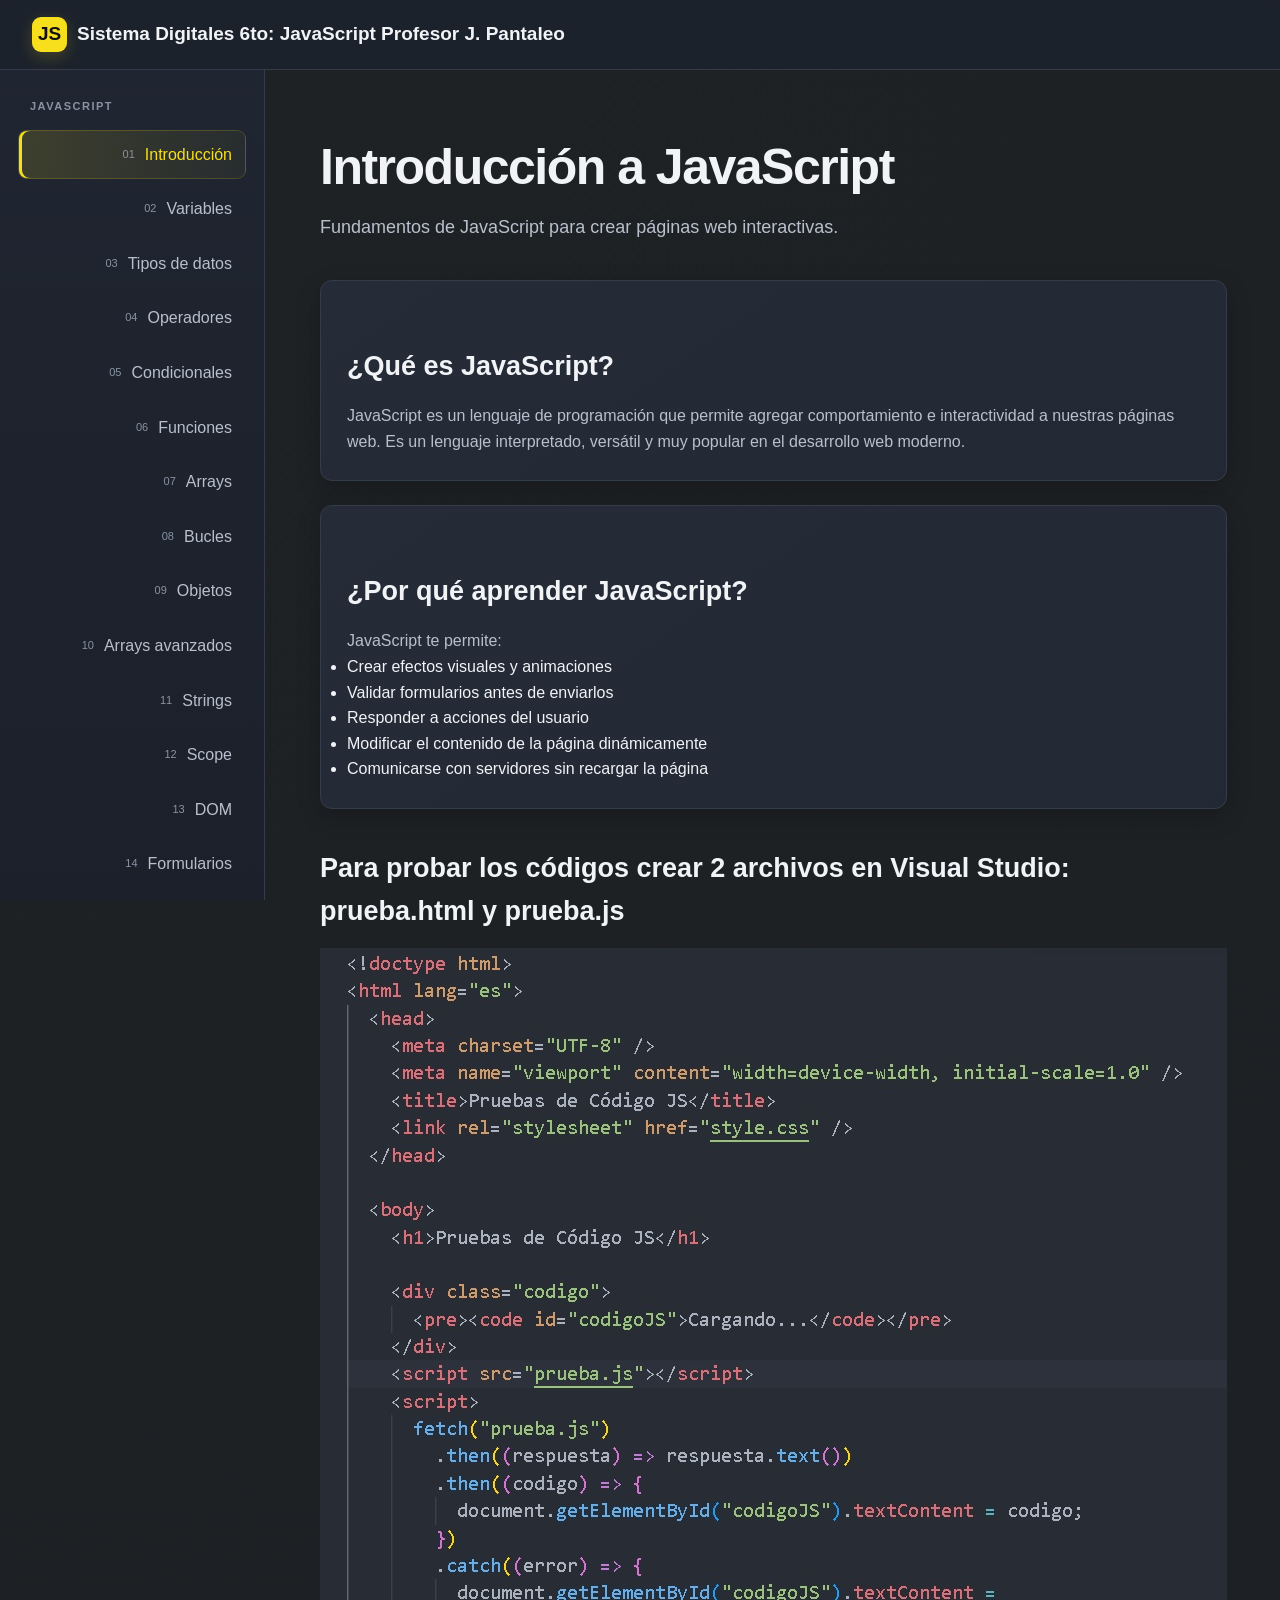
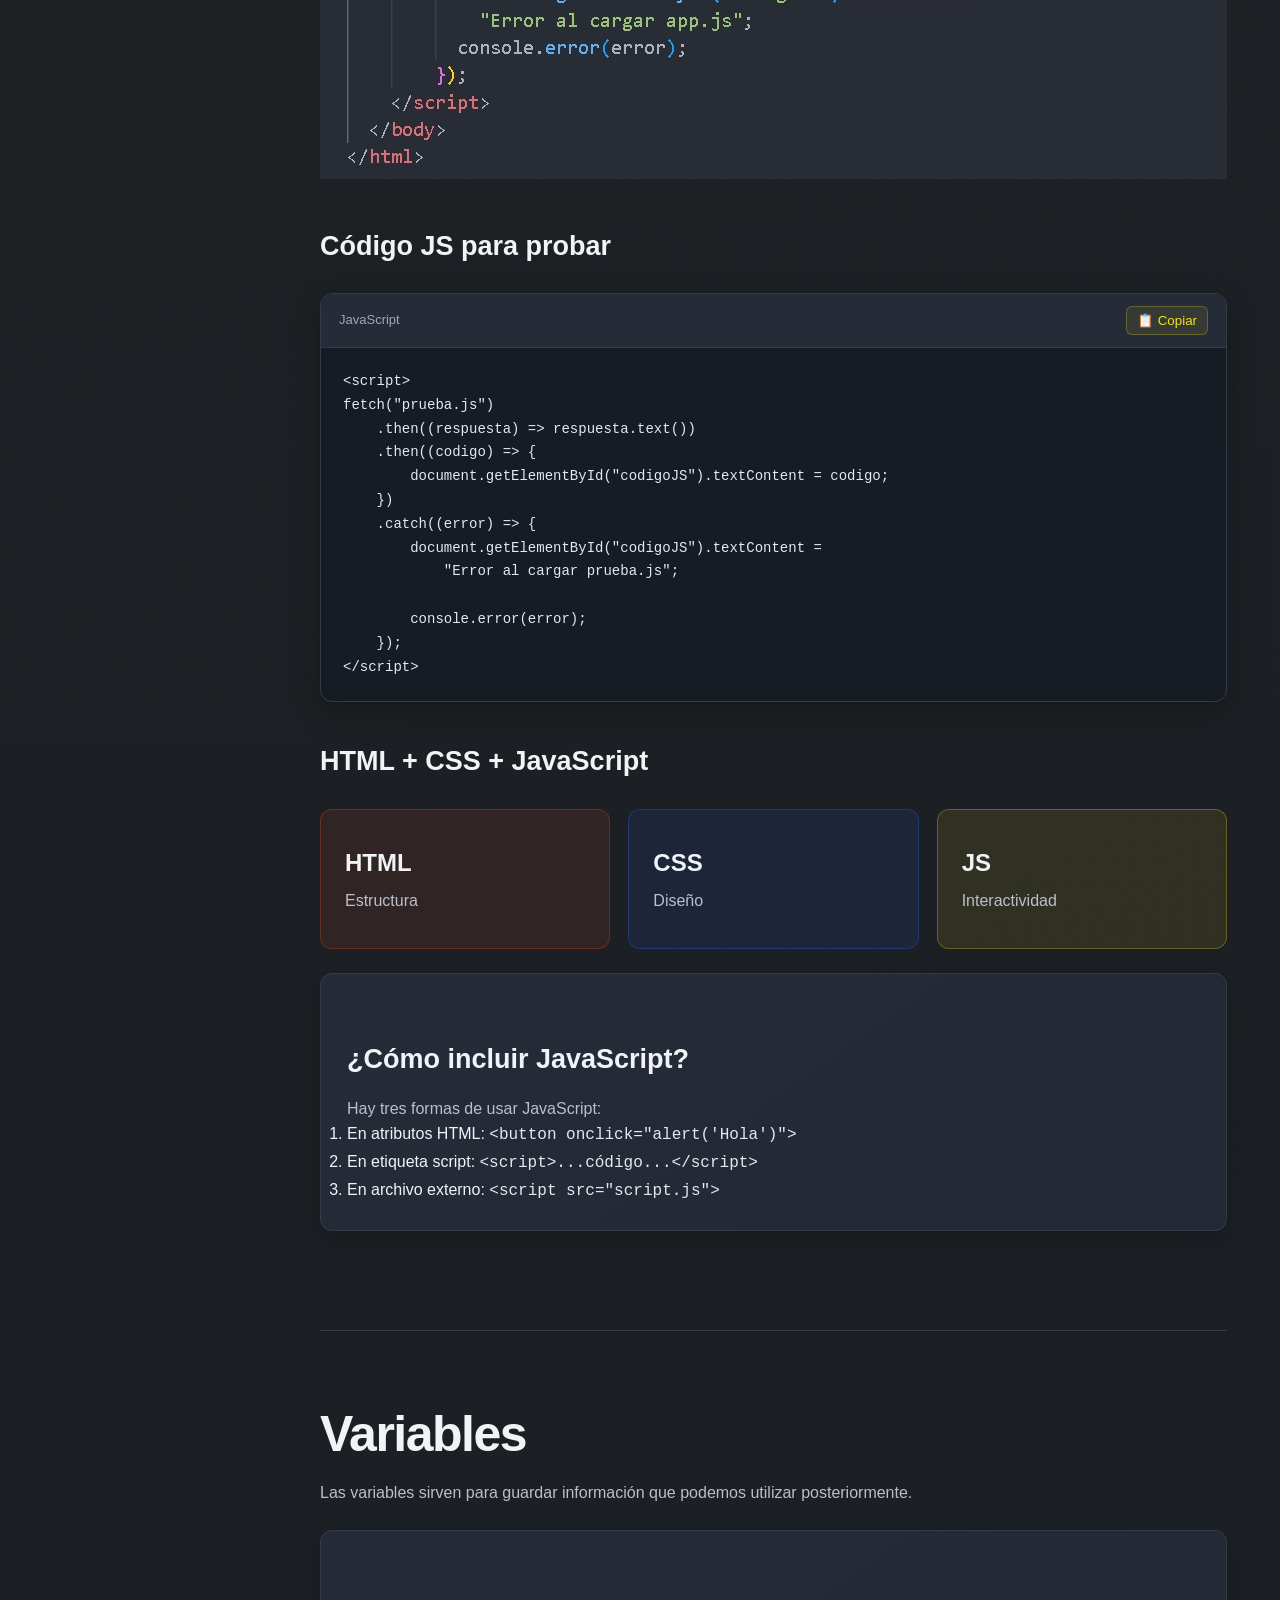
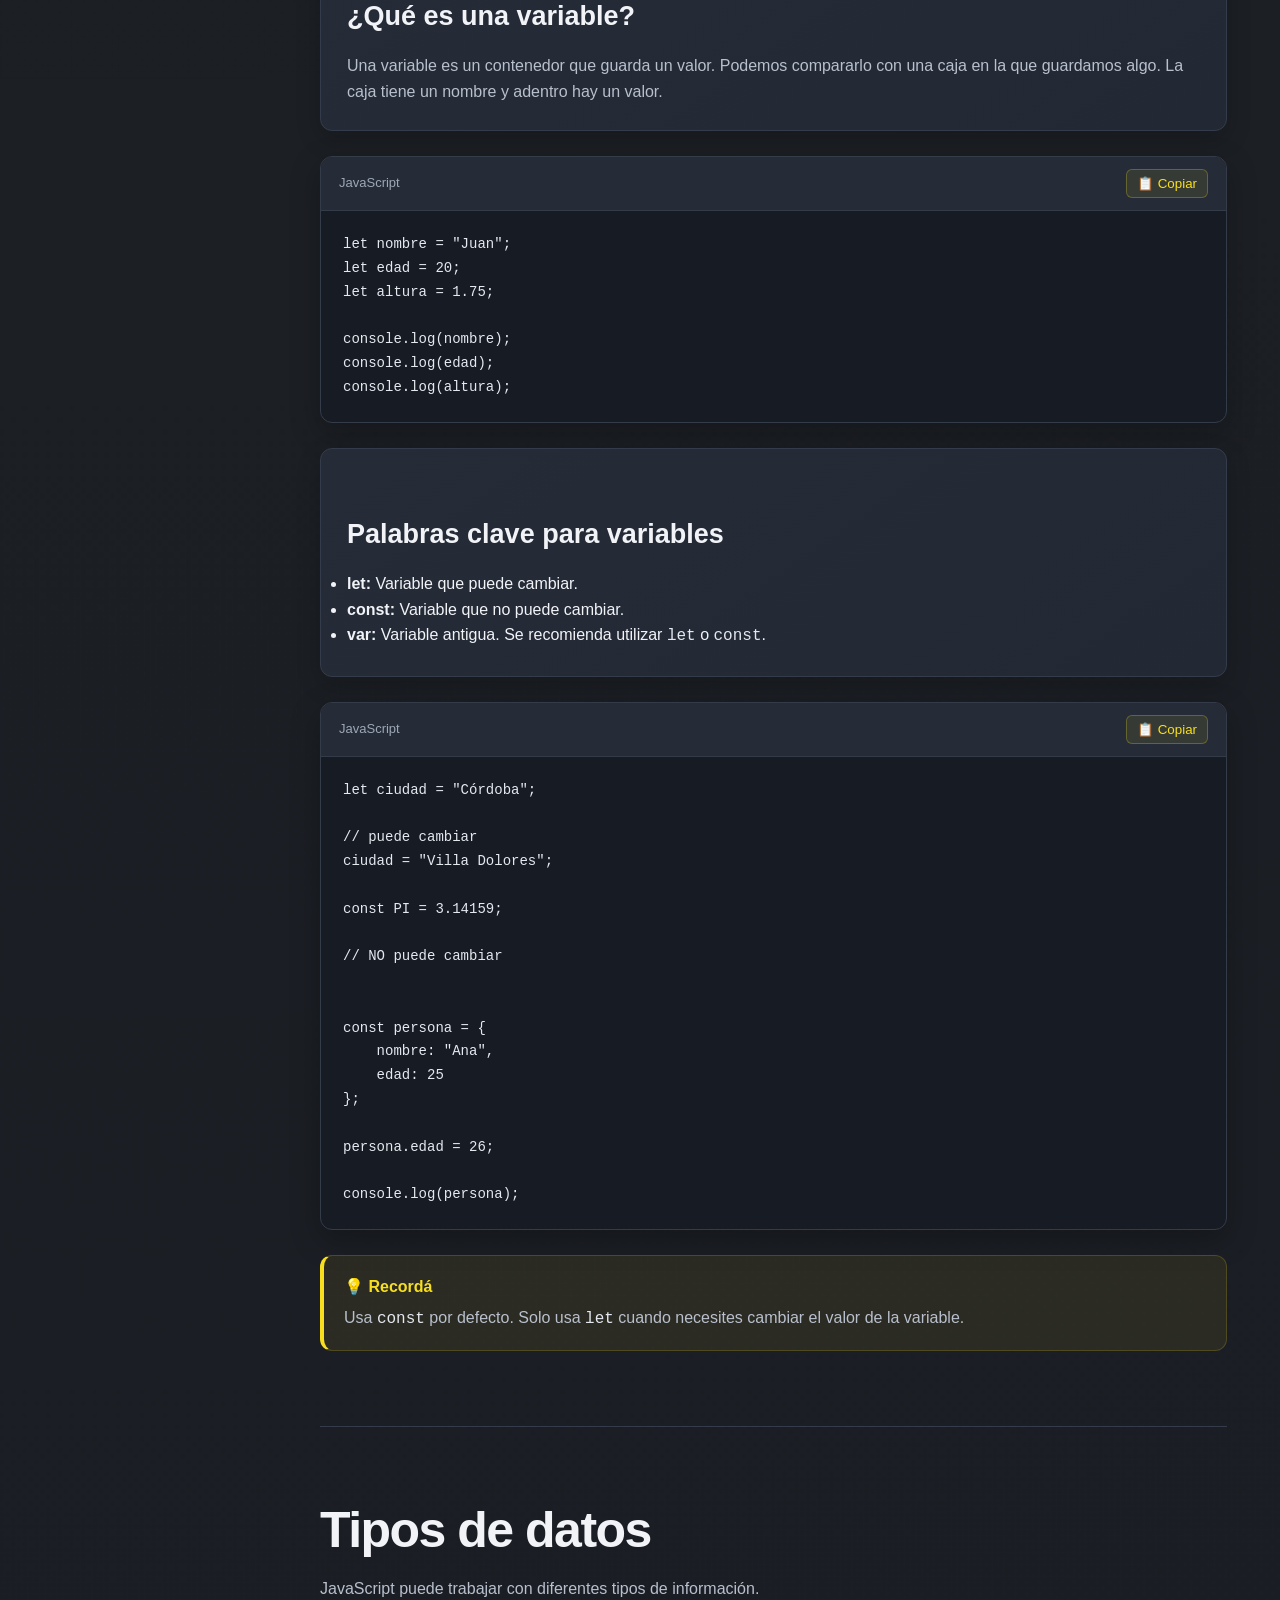
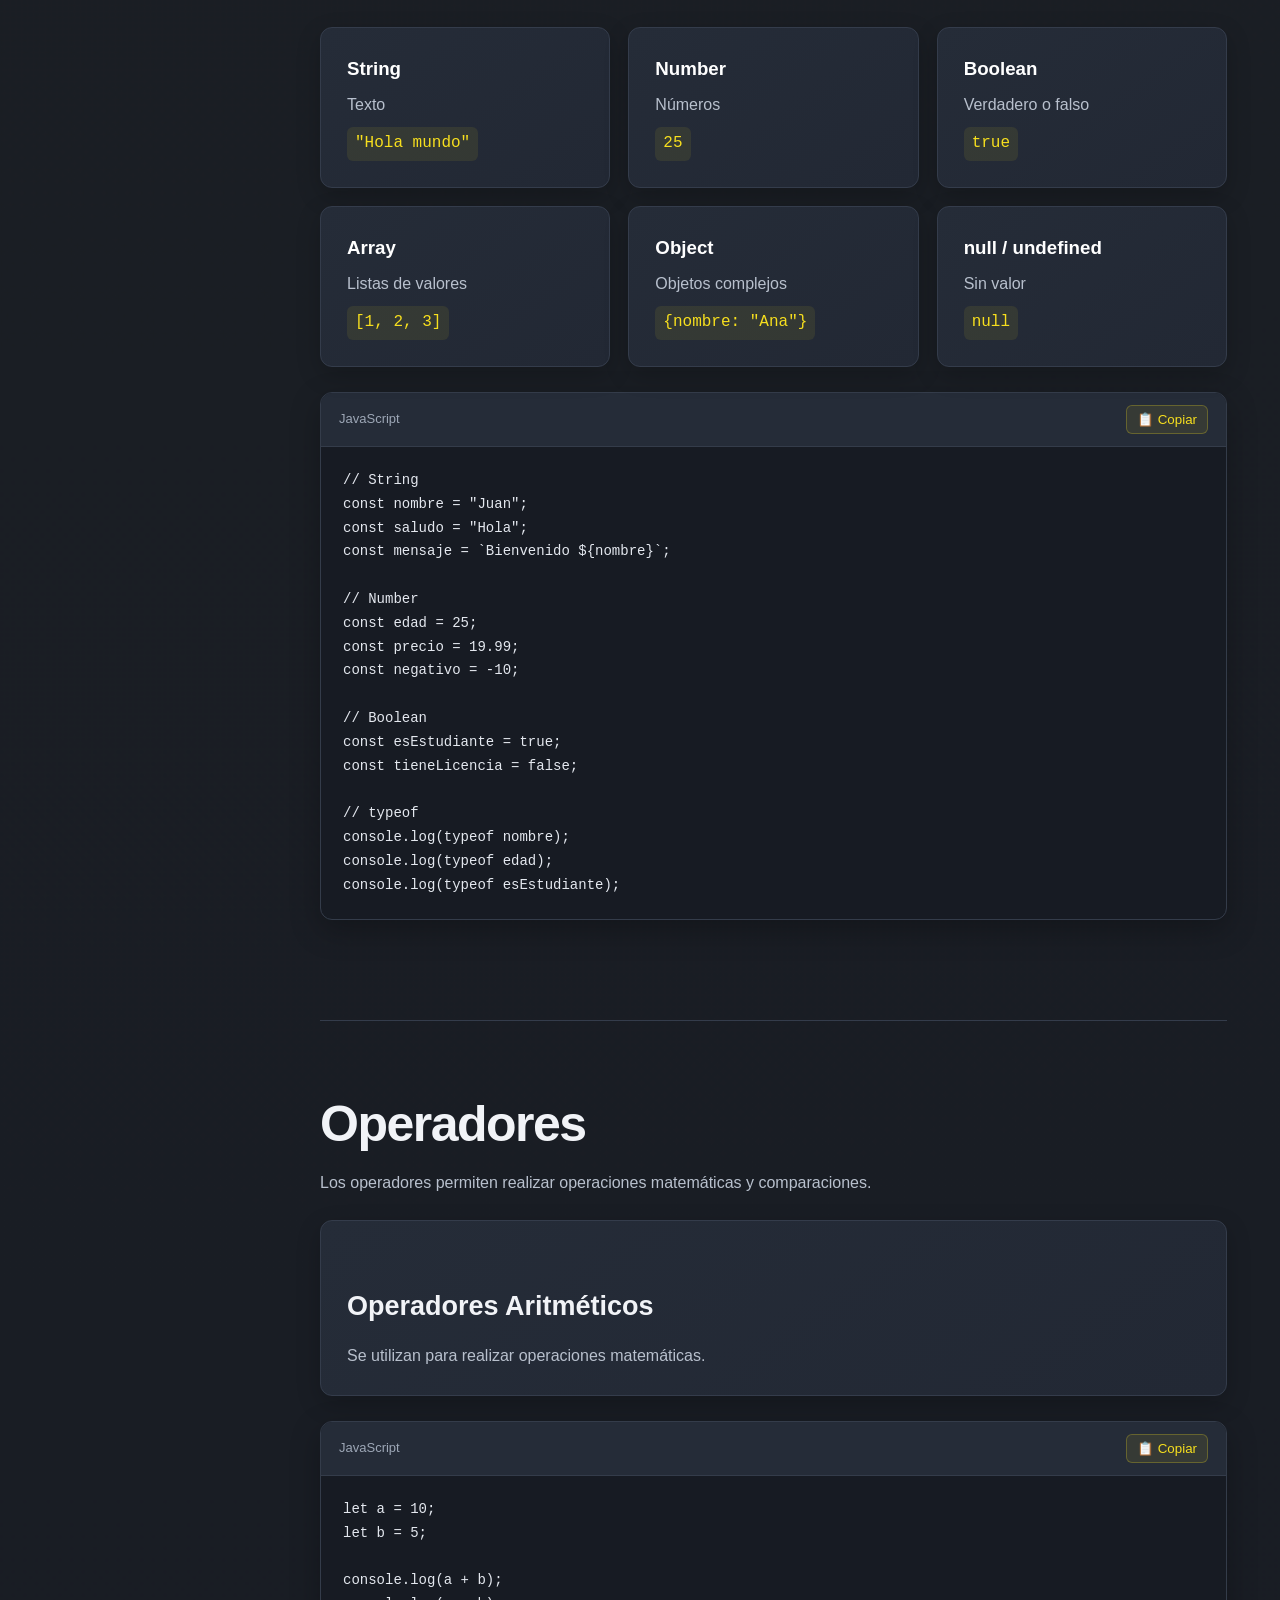
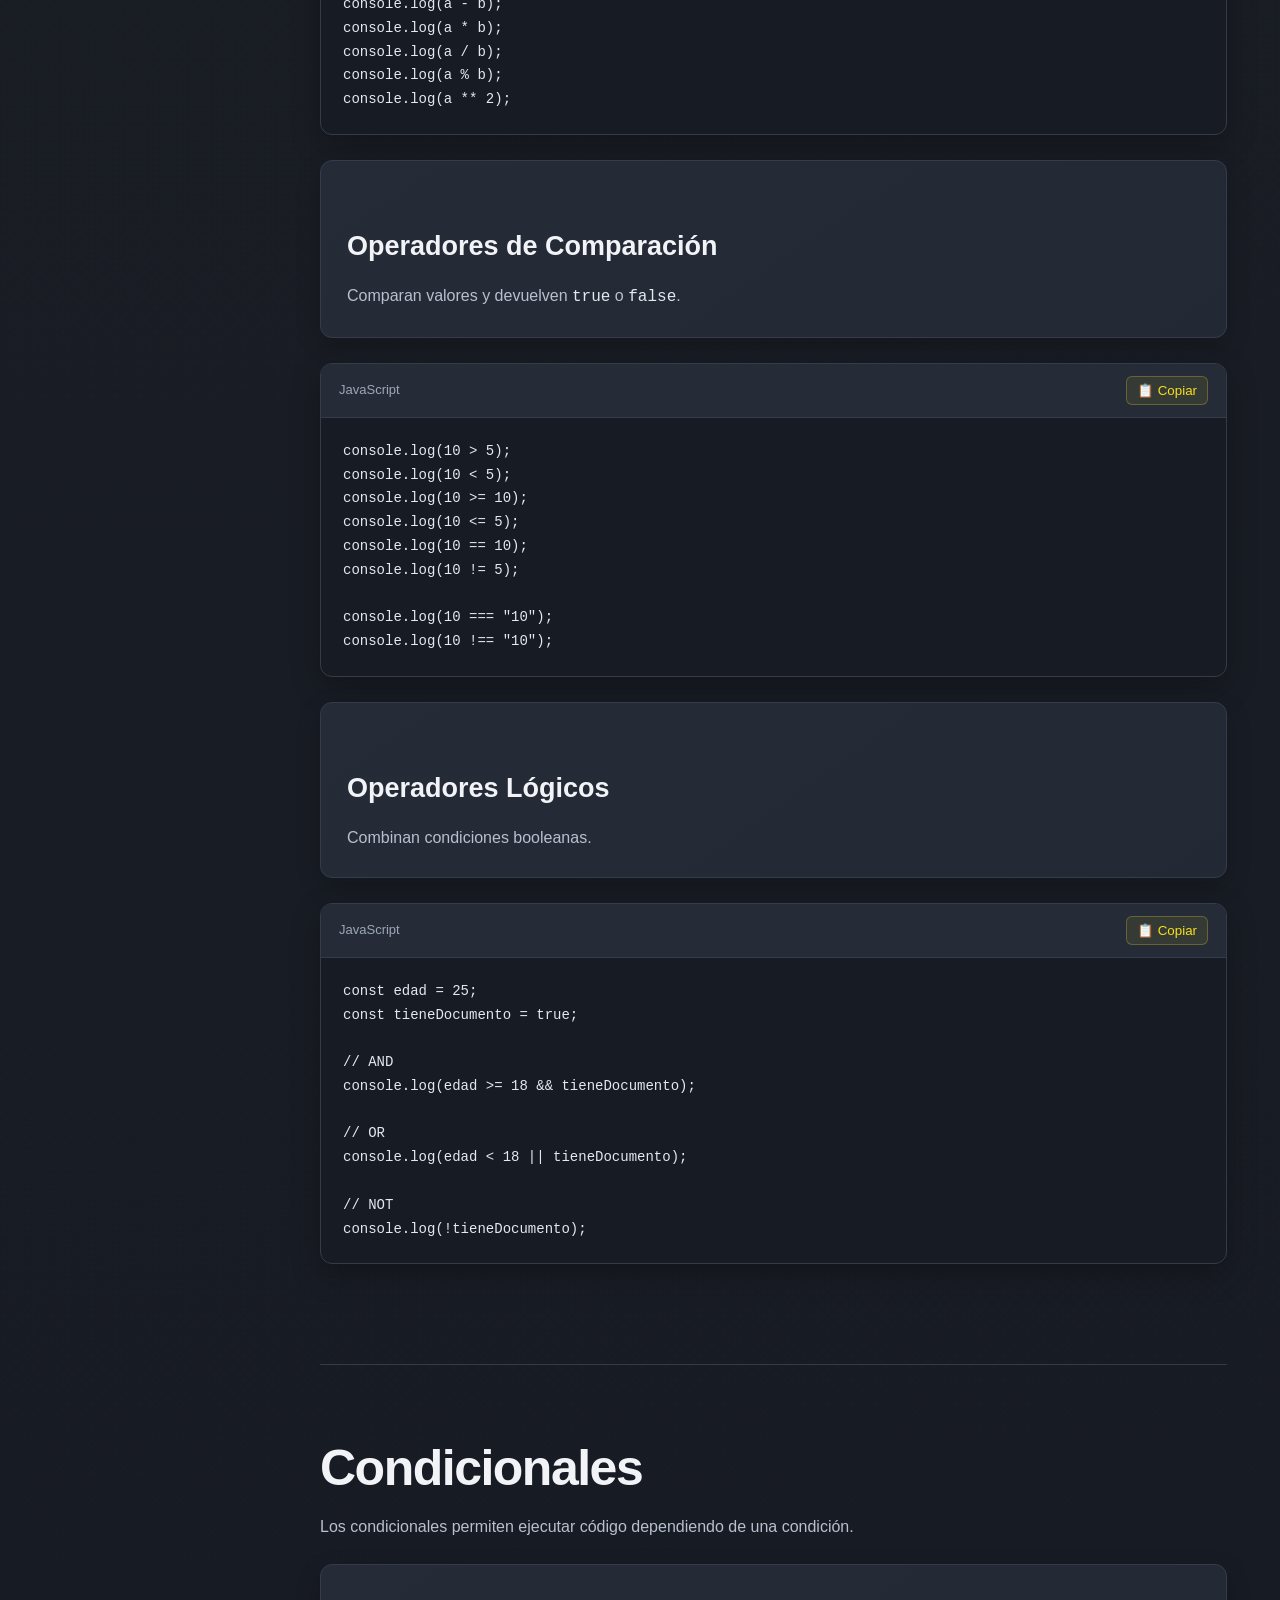
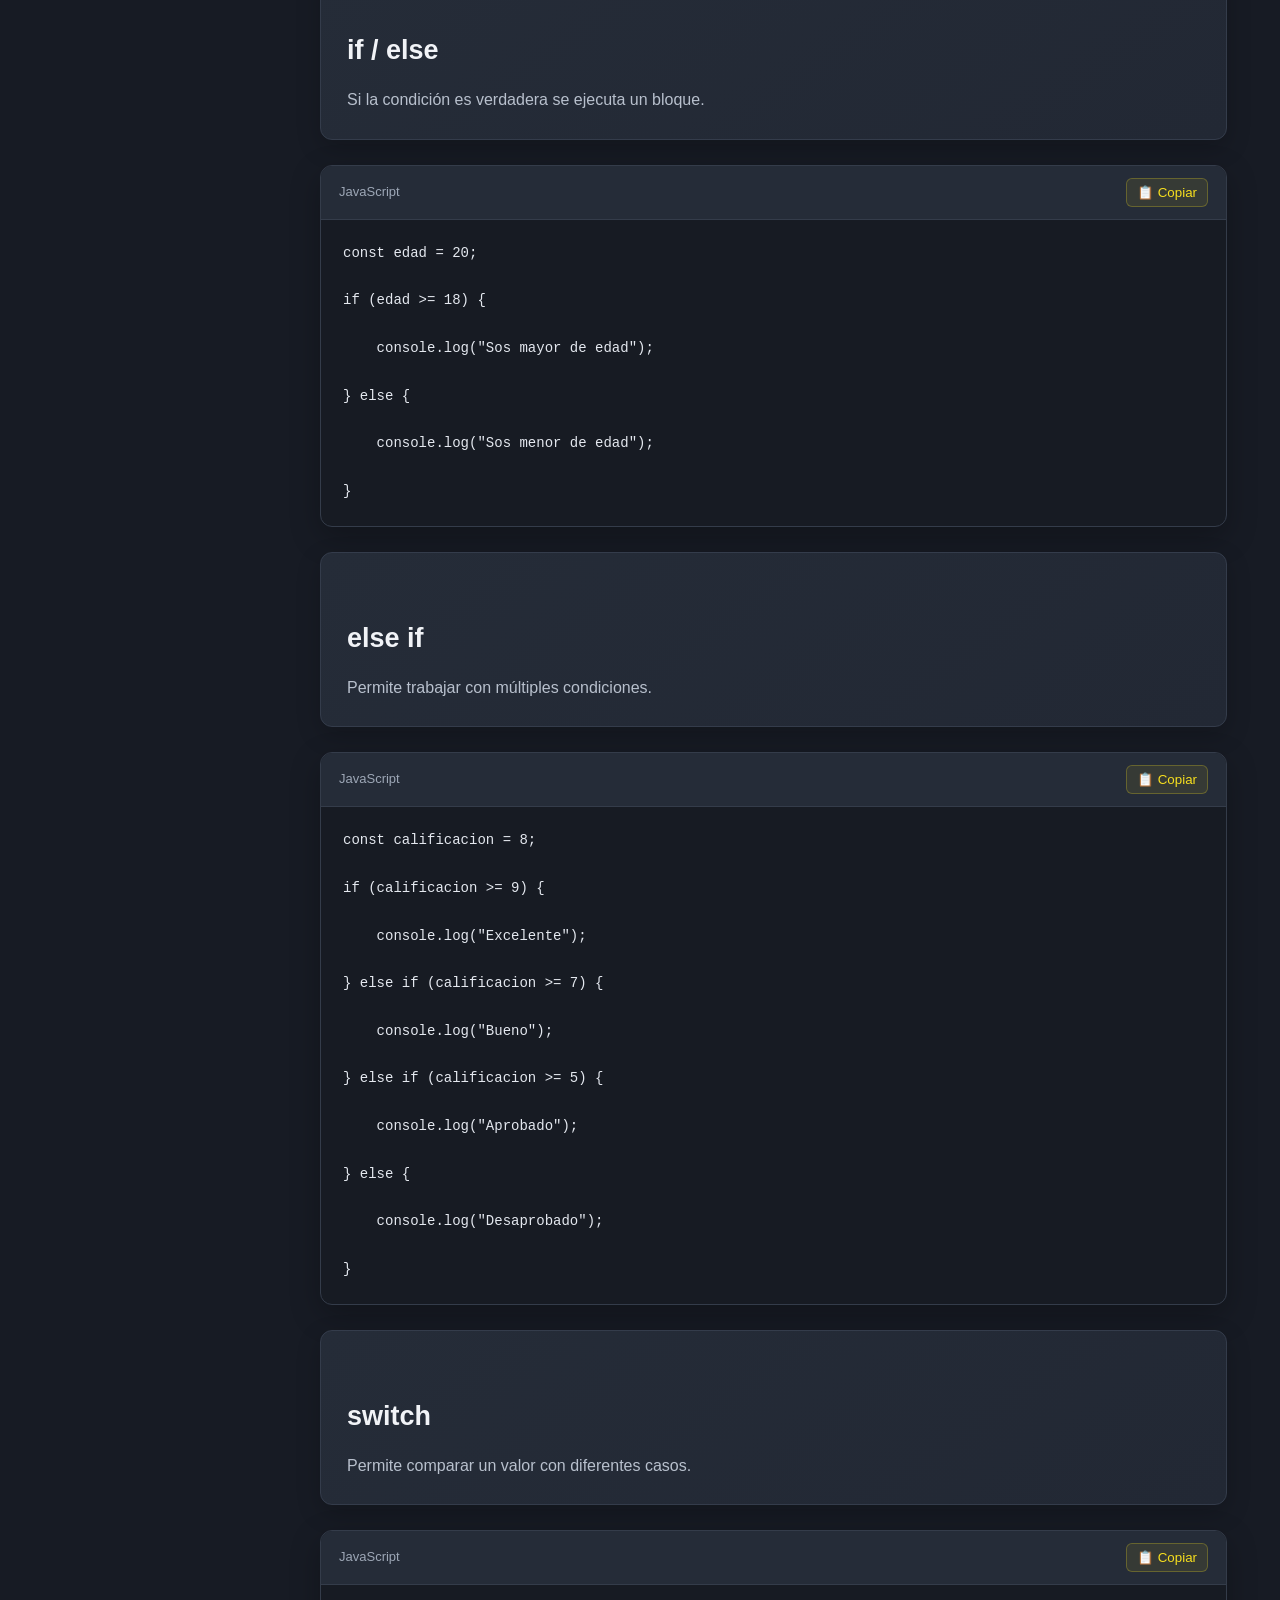
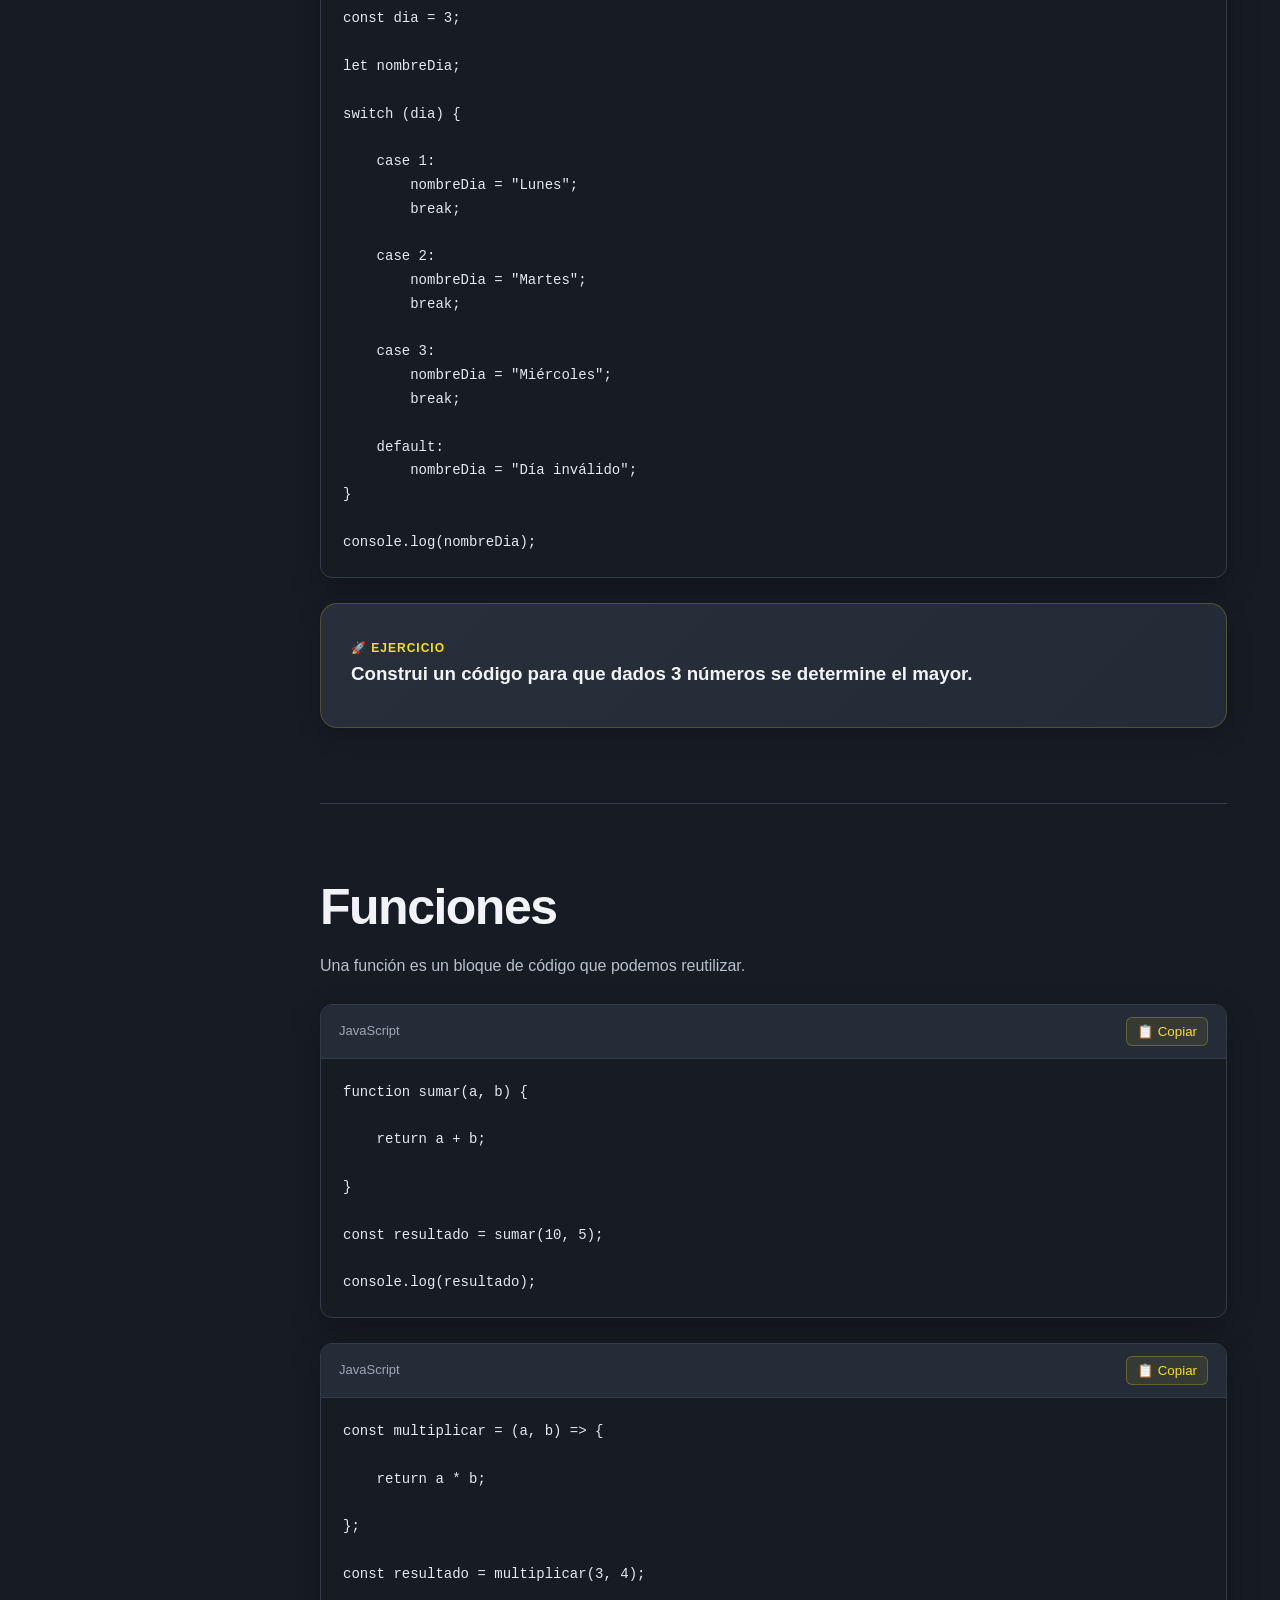
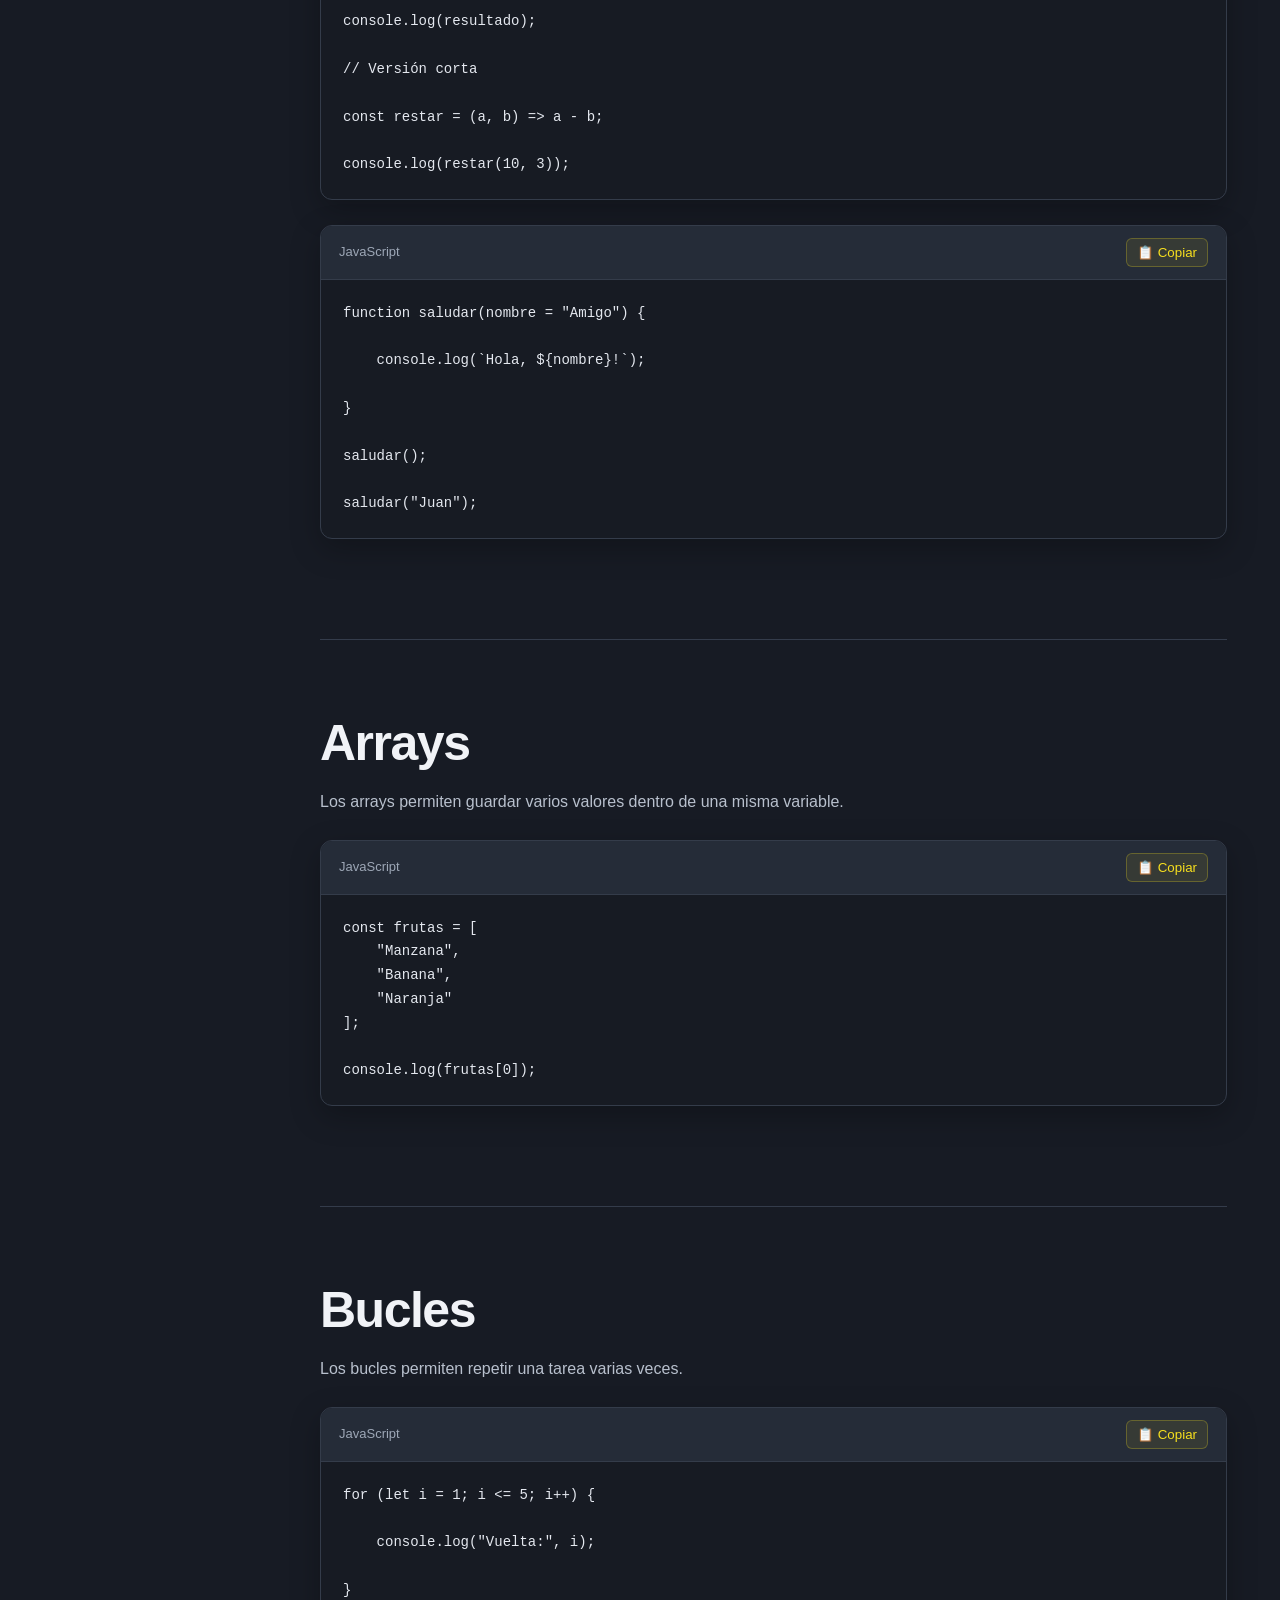
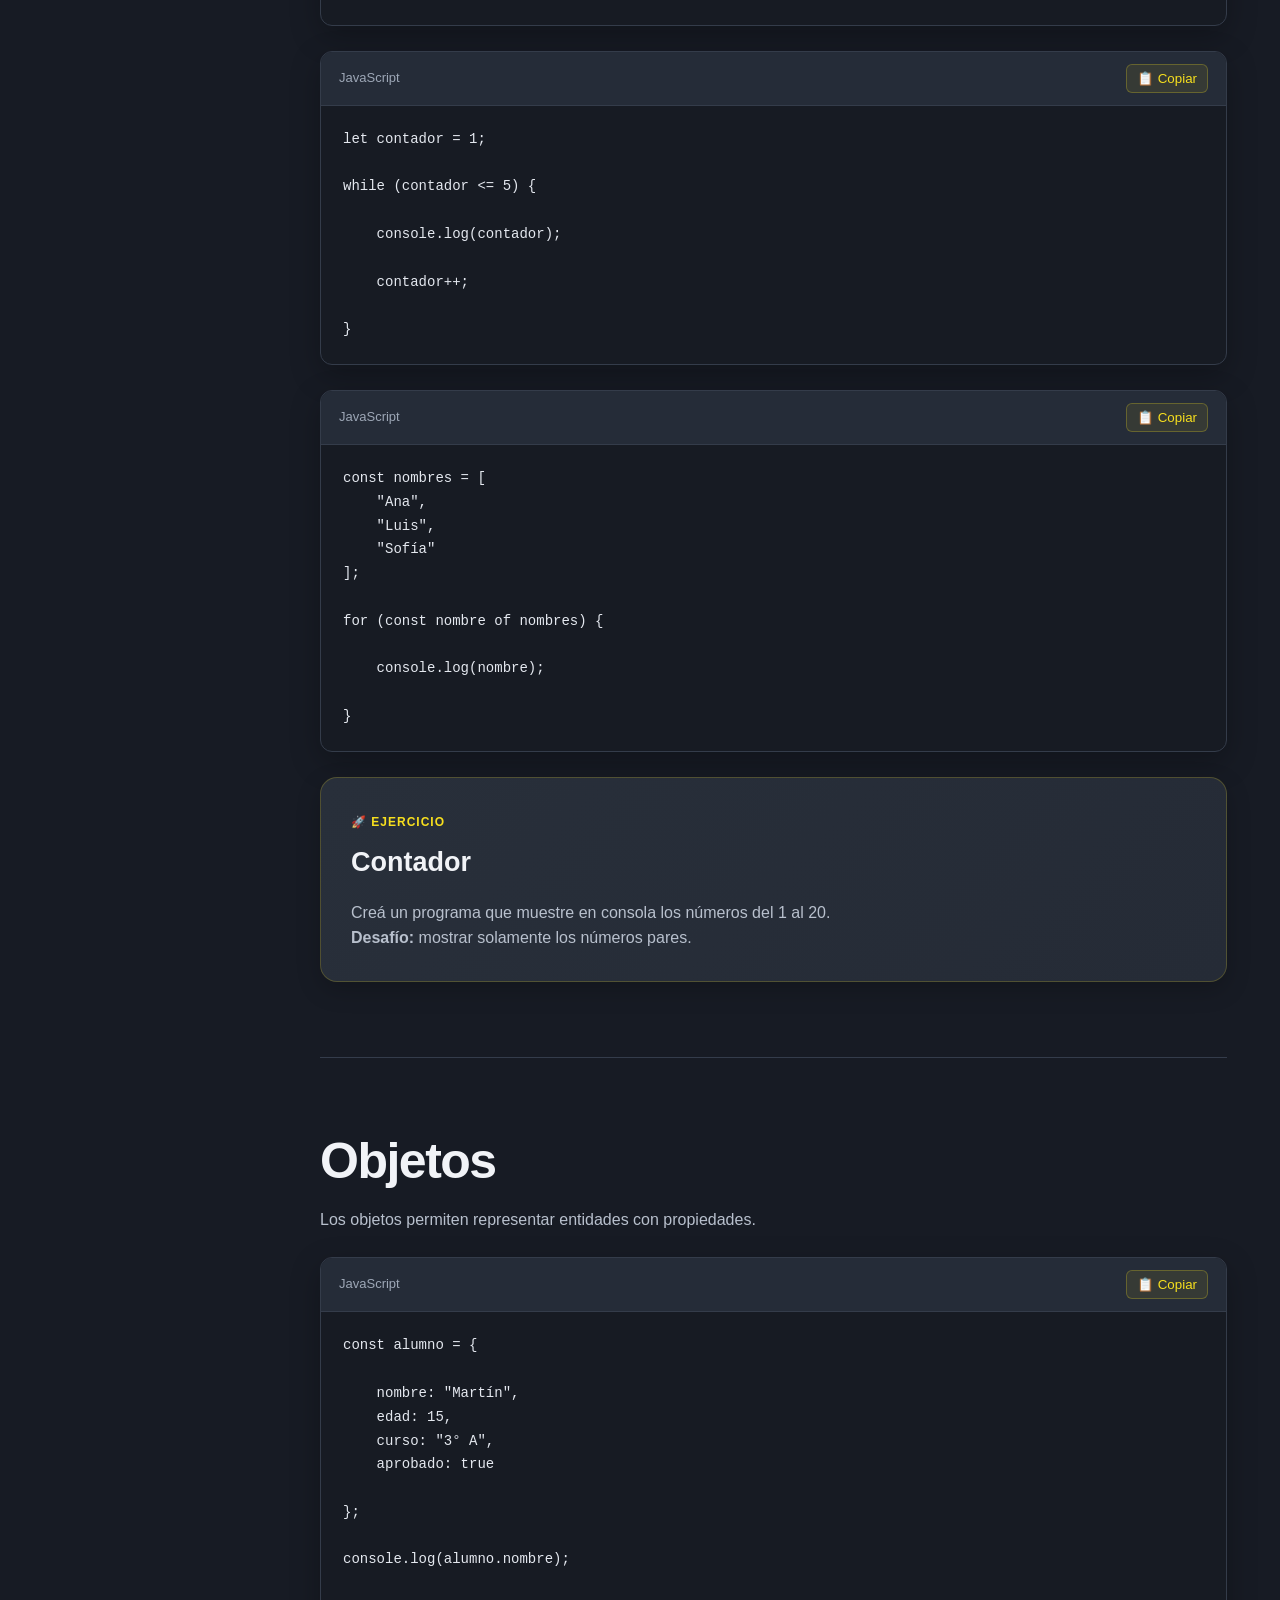
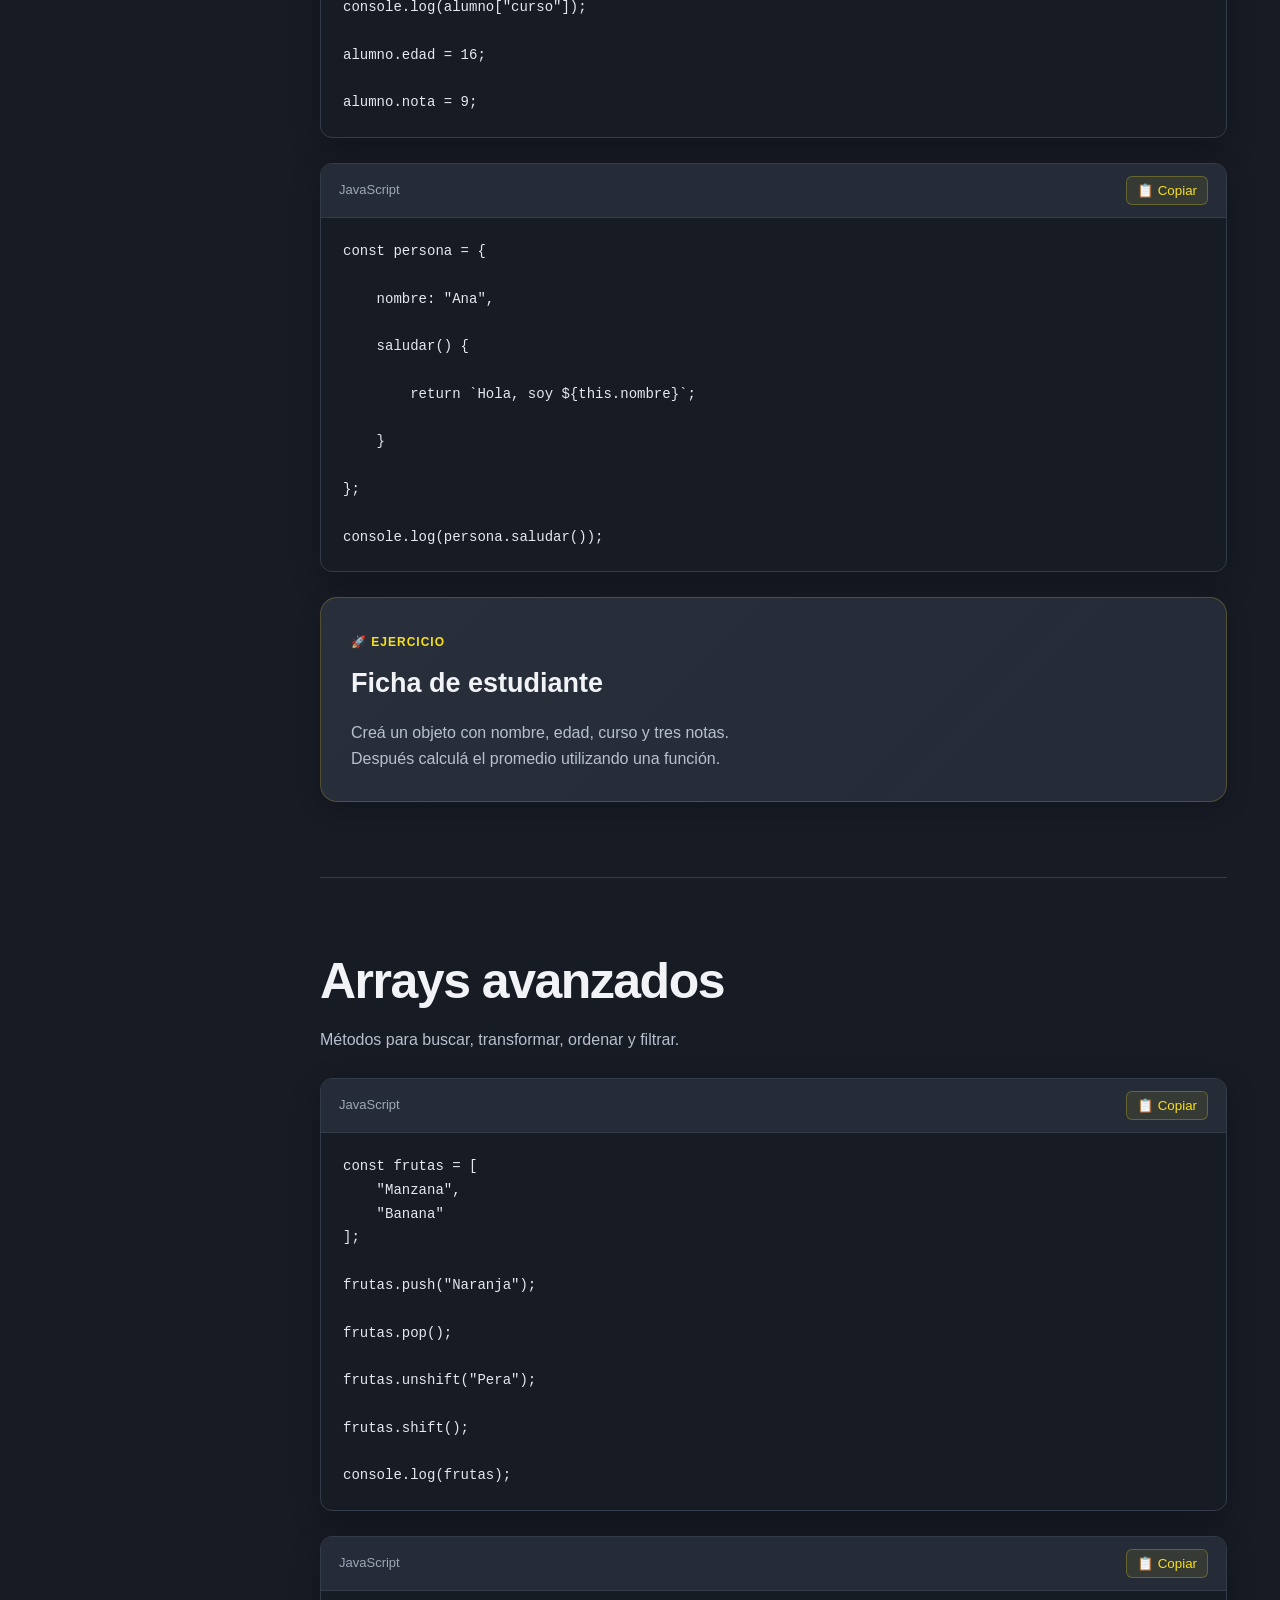
==== commit 06c650c2: "Update course year in header text" ====
--- a/index.html
+++ b/index.html
@@ -20,7 +20,7 @@
 
         <div class="logo">
             <span>JS</span>
-            Sistema Digitales 4to: JavaScript  Profesor J. Pantaleo
+            Sistema Digitales 6to: JavaScript  Profesor J. Pantaleo
         </div>
 
     </header>
@@ -1881,4 +1881,4 @@
 
 </body>
 
-</html>+</html>
